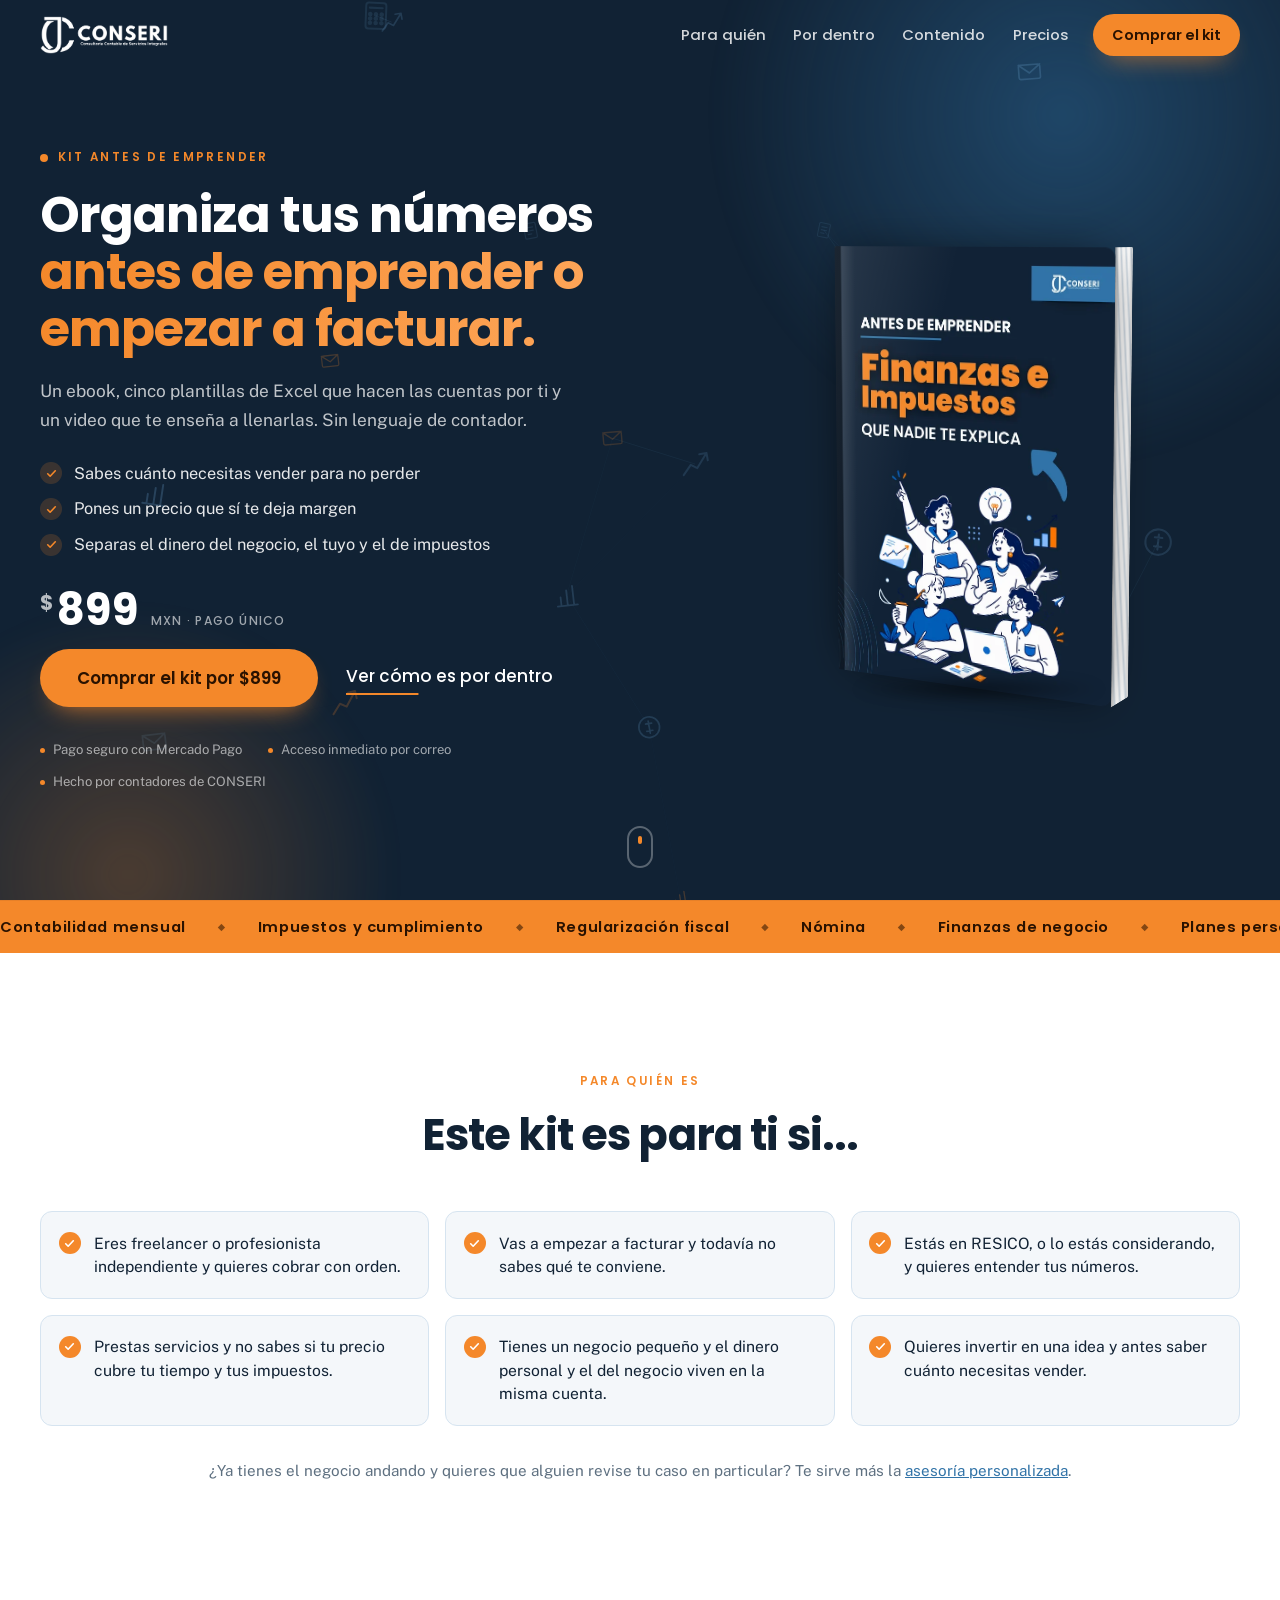
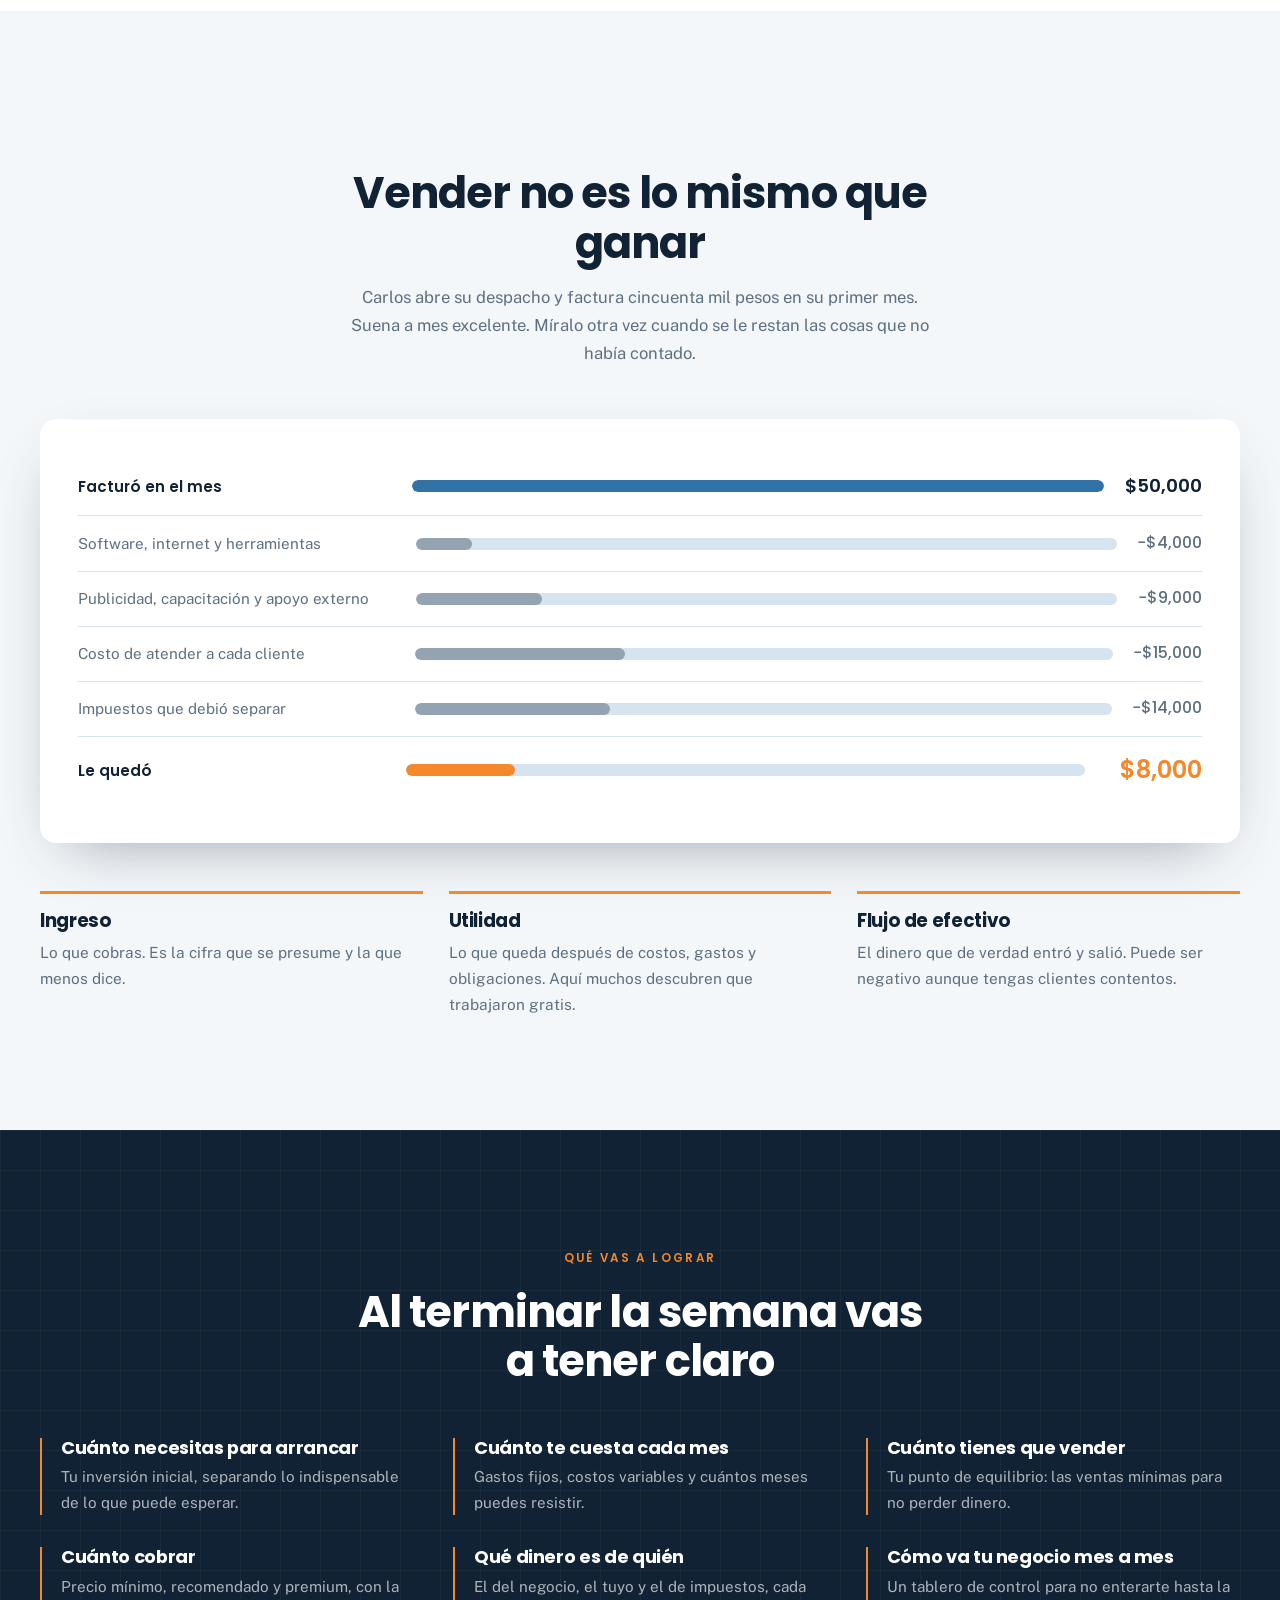
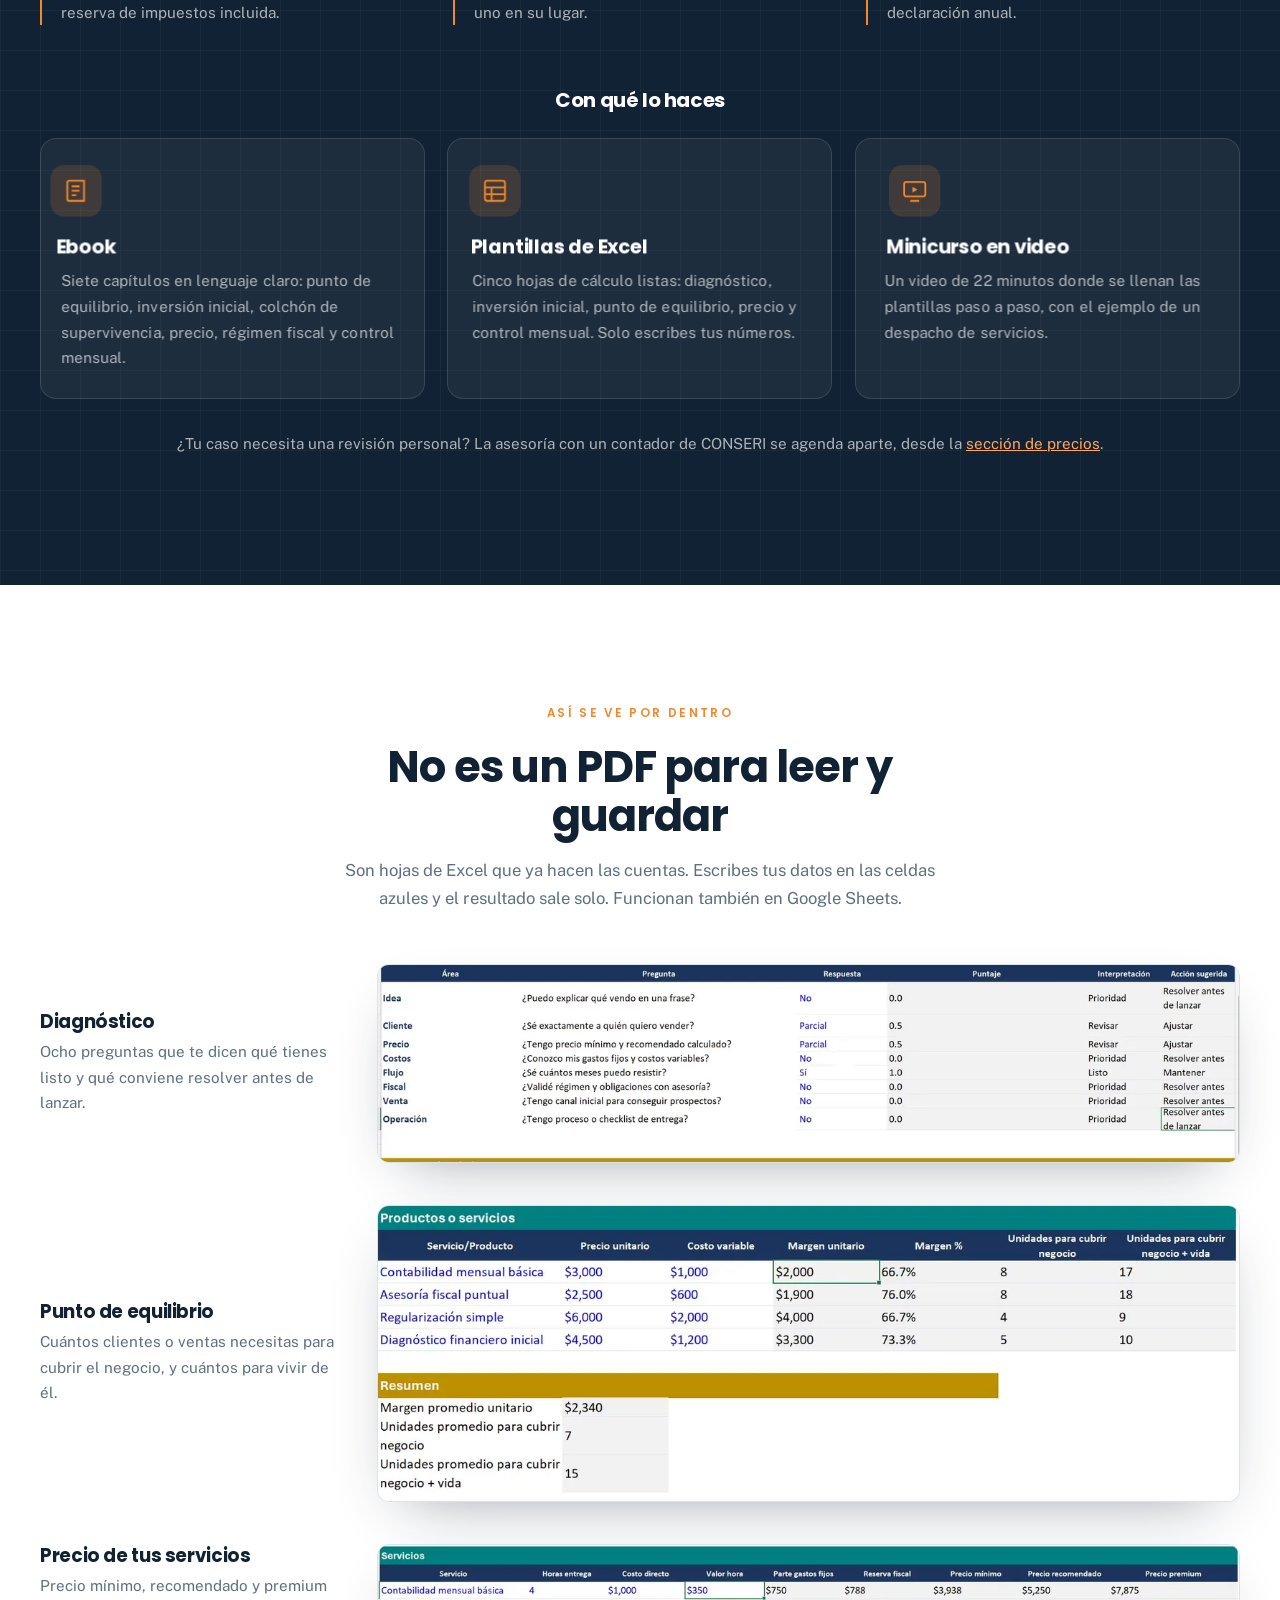
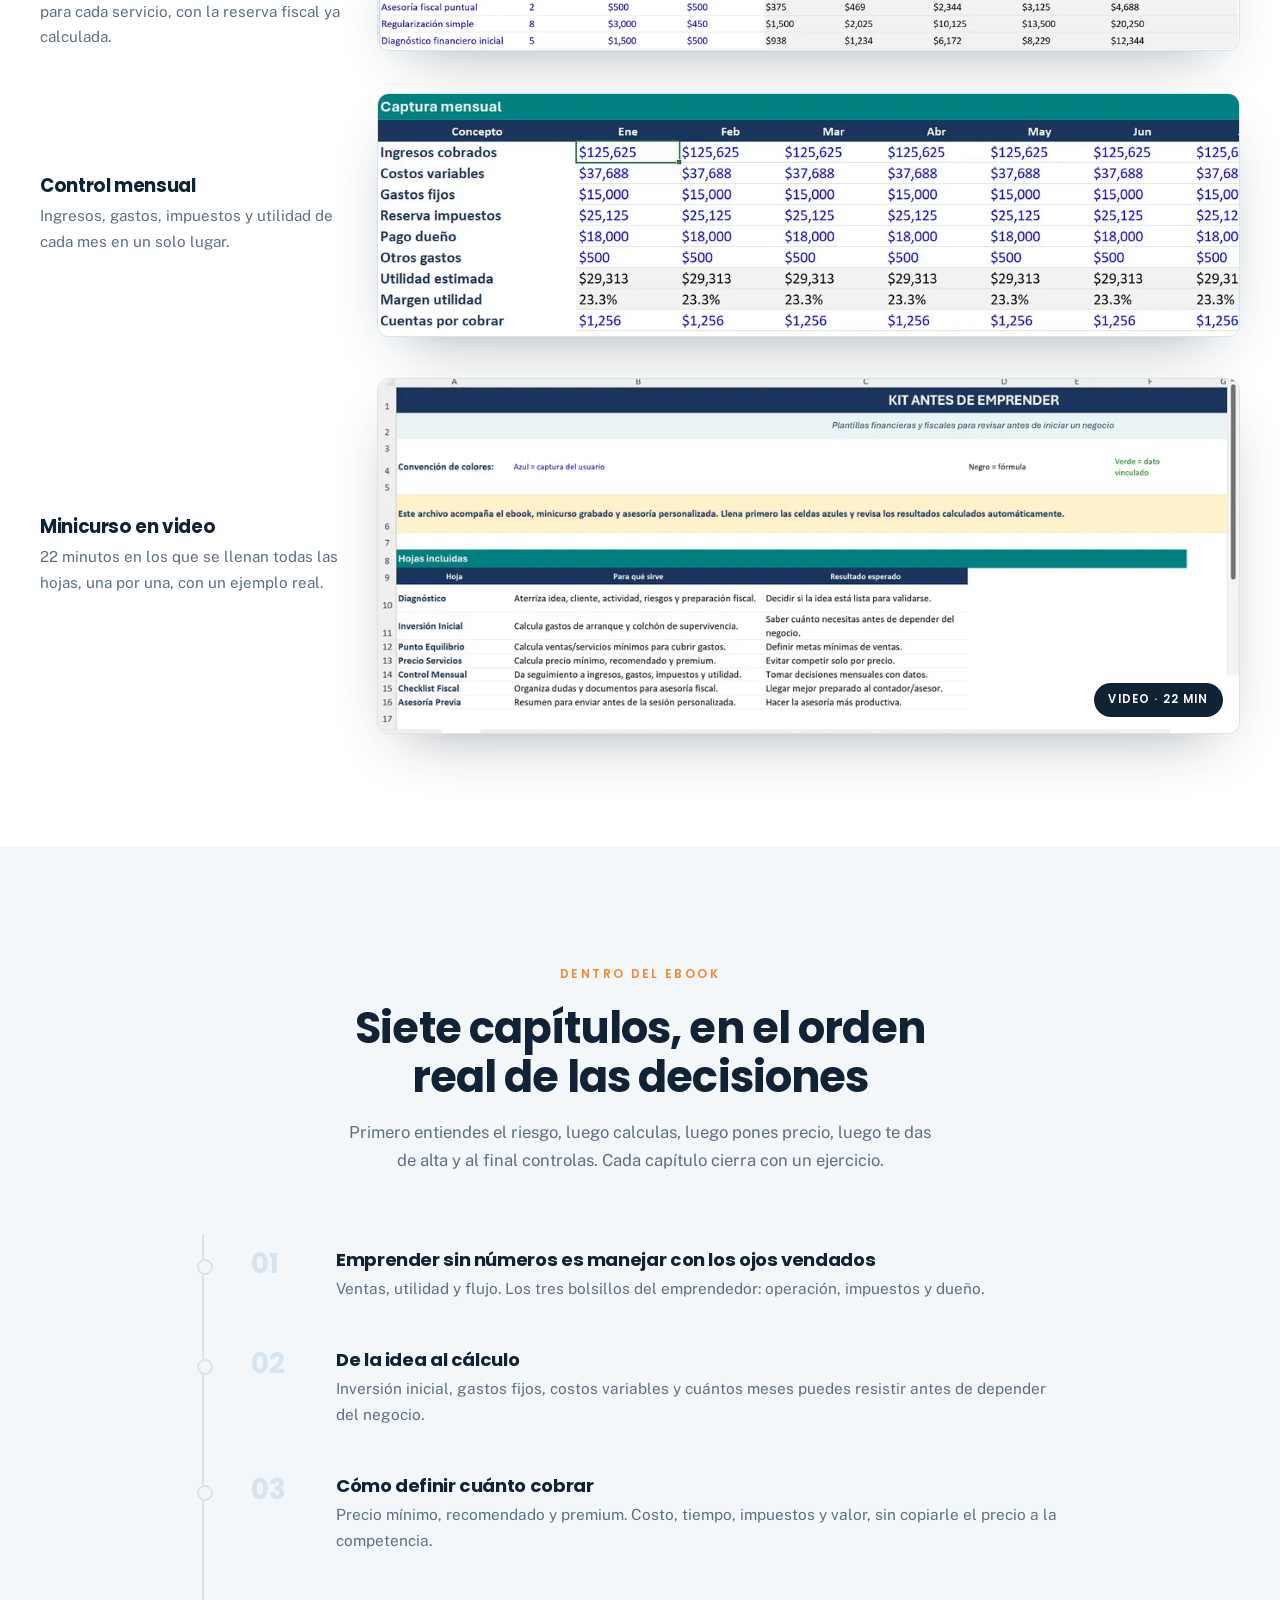
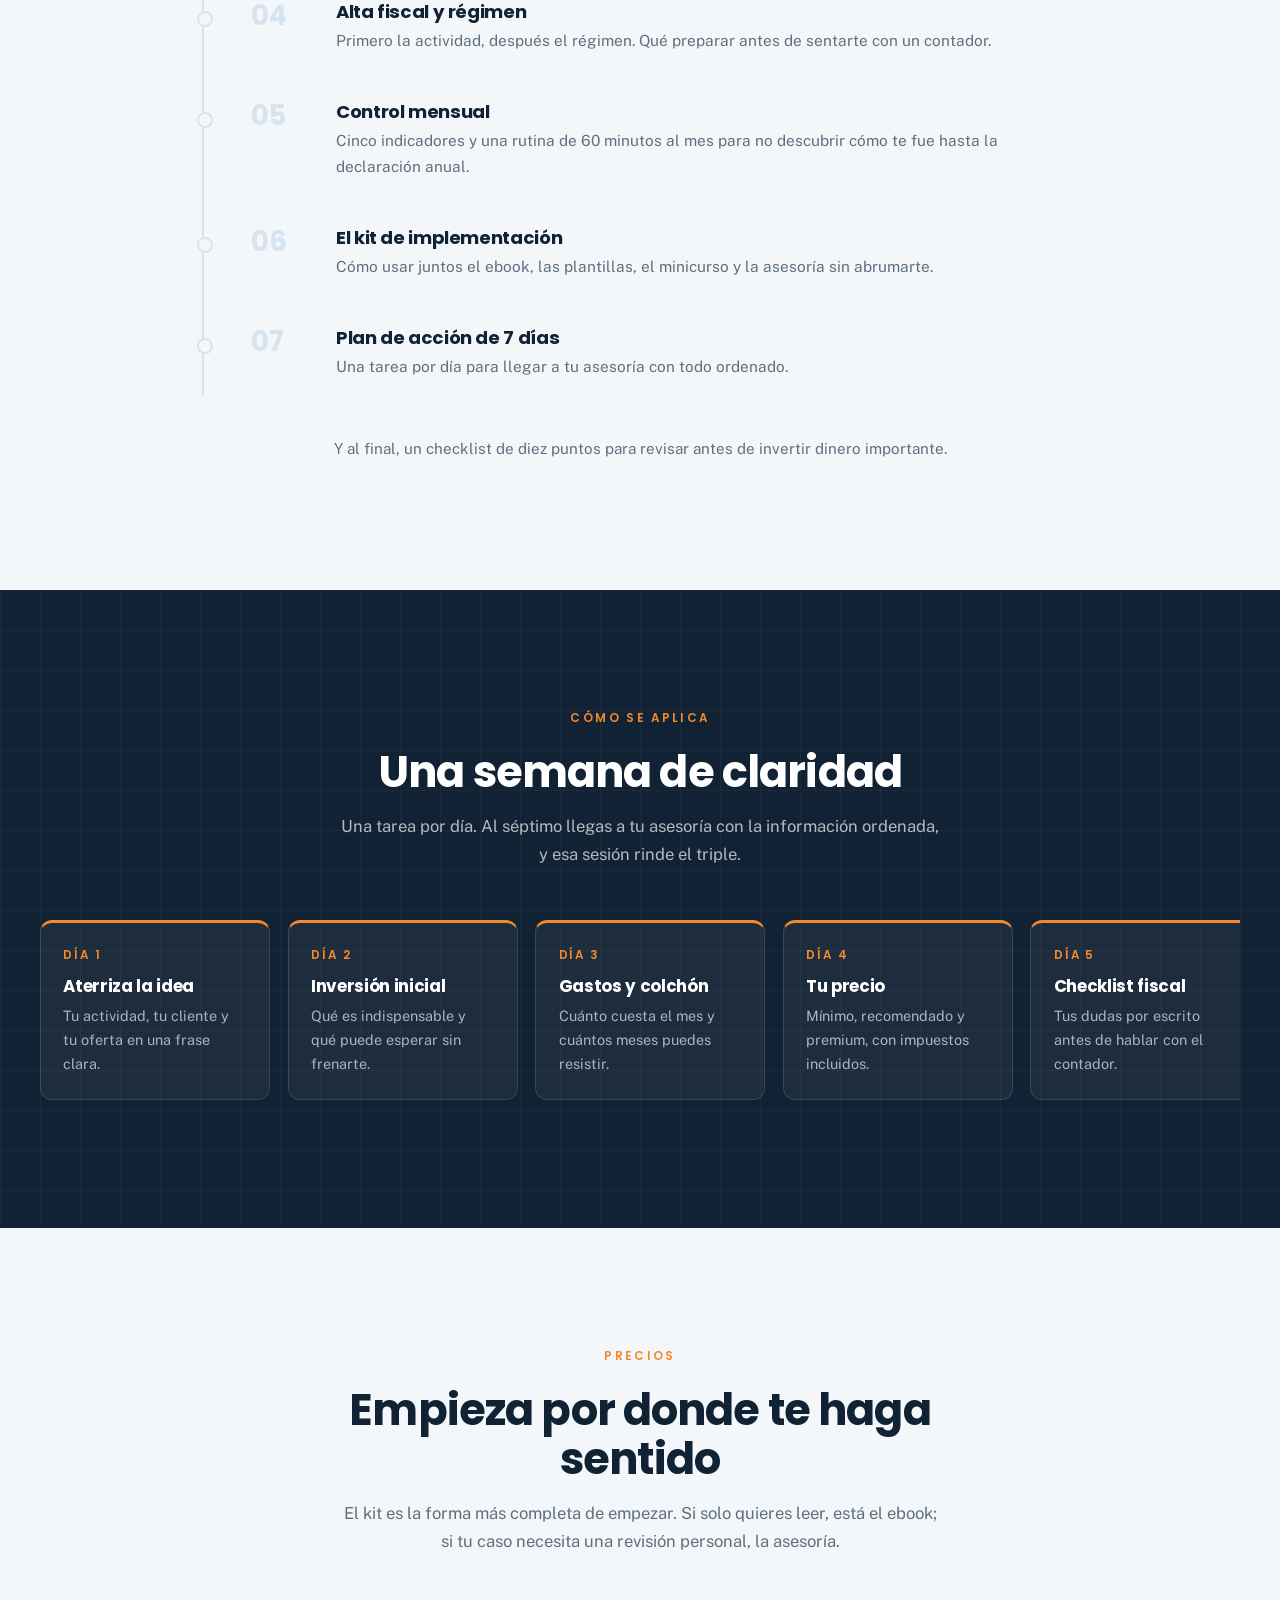
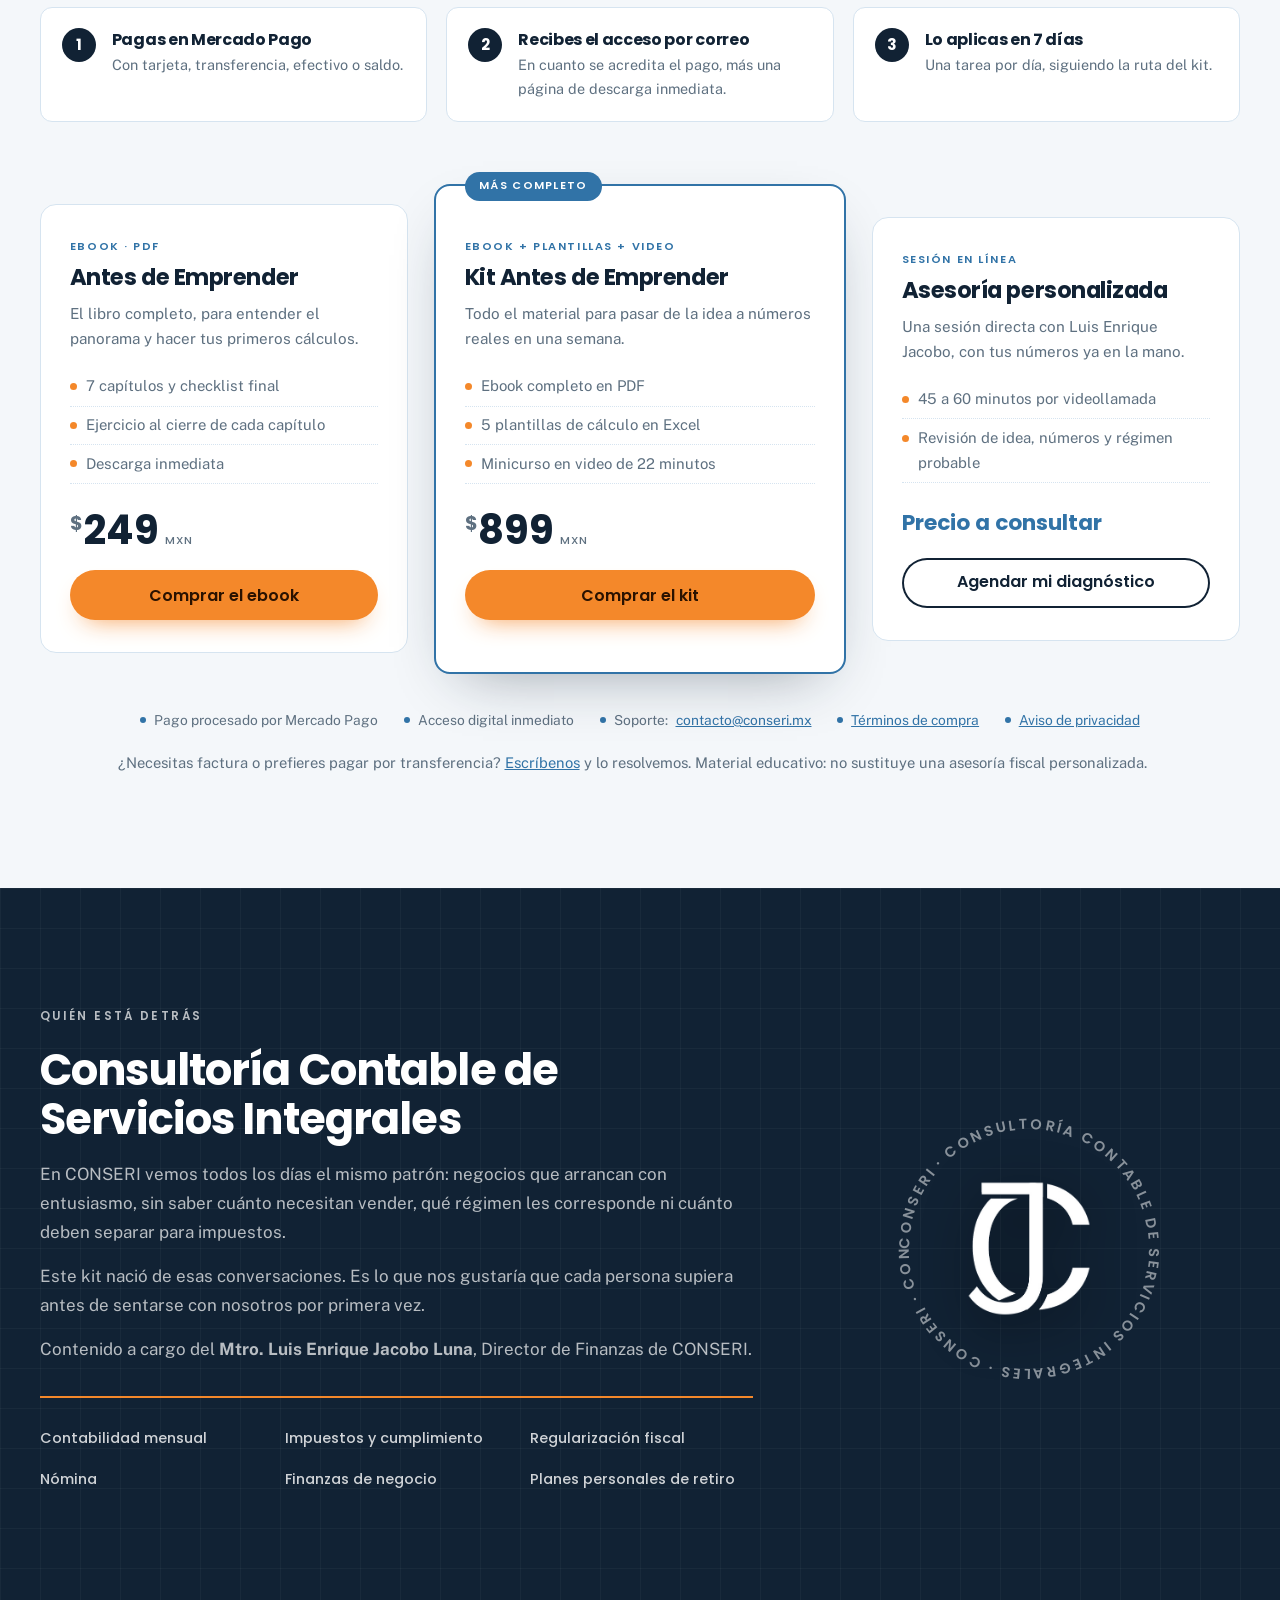
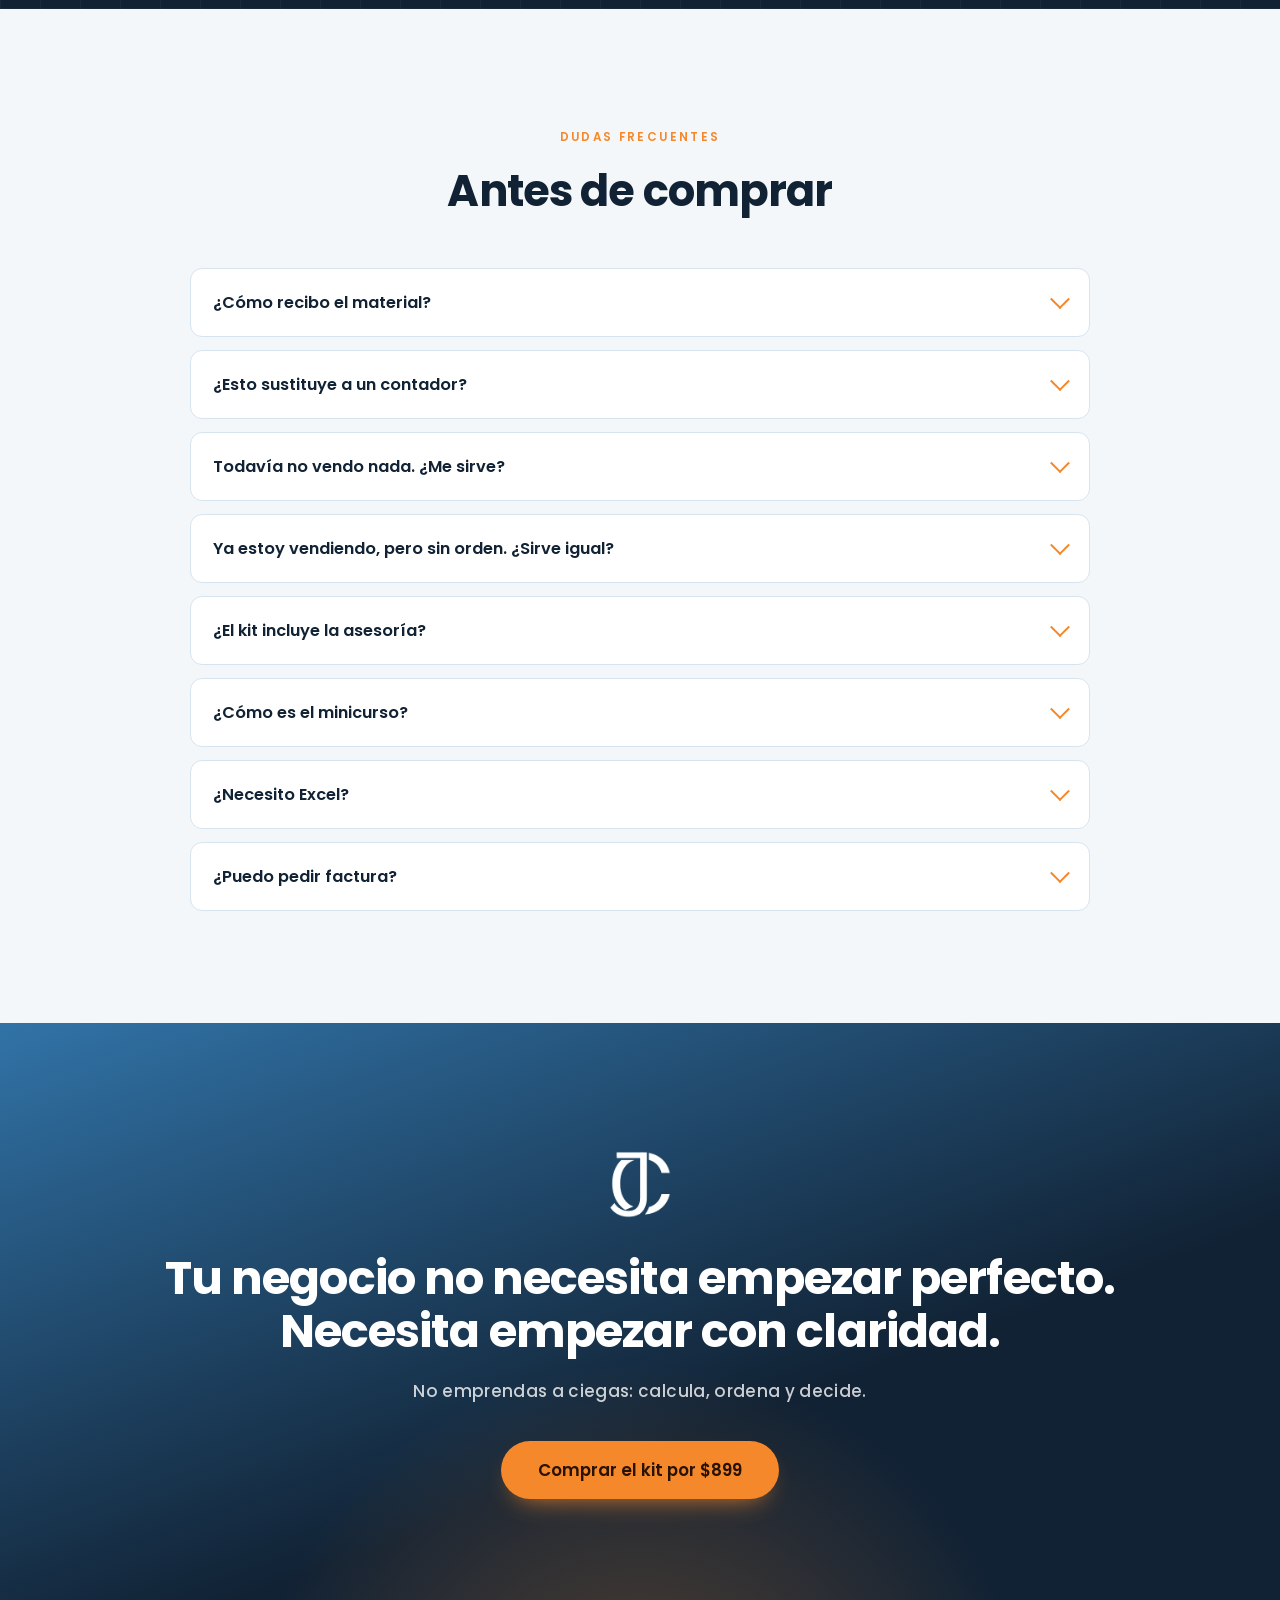
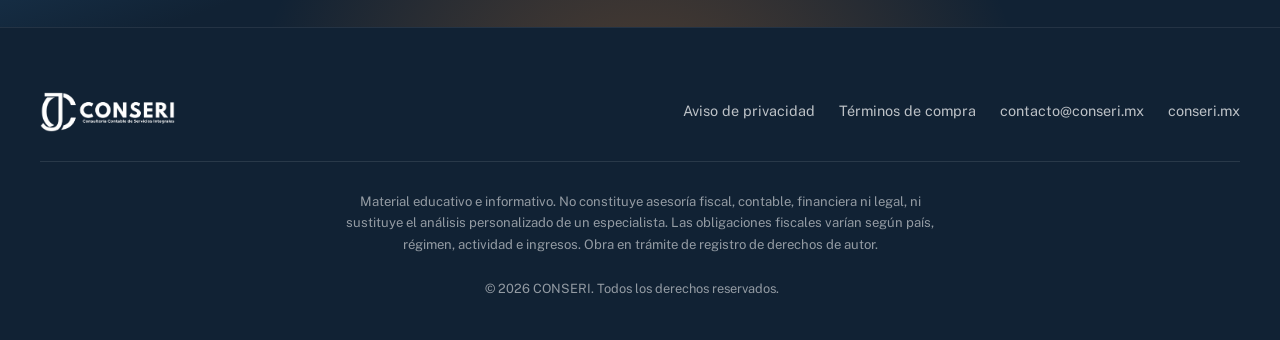
==== index.html @ a7c9d851 "Add files via upload" ====
<!DOCTYPE html>
<!--
  ============================================================================
  CONSERI · Kit Antes de Emprender
  Landing de una sola pagina para vender productos digitales.

  IDENTIDAD APLICADA
  ---------------------------------------------------------------------------
  Colores tomados de la lamina de marca:
     navy    #112234
     azul    #3173A7
     naranja #F4882A
  Tipografias: Poppins (titulos y subtitulos) + Public Sans (parrafos).
  La marca pide TT Fors para encabezados; no es una fuente libre, asi que el
  CSS ya trae el @font-face listo para cuando CONSERI entregue el archivo.

  ESTRUCTURA DEL SITIO
  ---------------------------------------------------------------------------
  index.html        -> esta pagina
  legal.html        -> aviso de privacidad y terminos
  css/styles.css    -> colores de marca (variables al inicio) y todo el estilo
  js/fondo.js       -> canvas animado de la portada
  js/script.js      -> movimiento, efectos 3D y botones de compra
  api/*.py          -> back-end en Vercel
  api/catalogo.json -> catalogo de productos (aqui se agregan los nuevos)
  ============================================================================
-->
<html lang="es-MX">
<head>
<meta charset="UTF-8">
<meta name="viewport" content="width=device-width, initial-scale=1.0, viewport-fit=cover">
<title>Antes de Emprender · Finanzas e impuestos que nadie te explica | CONSERI</title>

<meta name="description" content="Kit de CONSERI para organizar tus números antes de emprender o empezar a facturar: ebook, plantillas de Excel y un video que te enseña a llenarlas. Calcula tu punto de equilibrio, tu precio y lo que debes separar para impuestos.">
<meta name="author" content="CONSERI · Consultoría Contable de Servicios Integrales">
<meta name="theme-color" content="#112234">

<!-- Cómo se ve el enlace al compartirlo. Cambia el dominio por el real. -->
<meta property="og:type" content="website">
<meta property="og:locale" content="es_MX">
<meta property="og:site_name" content="CONSERI">
<meta property="og:title" content="Antes de Emprender · Finanzas e impuestos que nadie te explica">
<meta property="og:description" content="Organiza tus números antes de emprender o empezar a facturar. Ebook, plantillas de Excel y minicurso en video de CONSERI.">
<meta property="og:url" content="https://www.conseri.mx/">
<meta property="og:image" content="https://www.conseri.mx/assets/og-conseri.png">
<meta name="twitter:card" content="summary_large_image">

<link rel="preconnect" href="https://fonts.googleapis.com">
<link rel="preconnect" href="https://fonts.gstatic.com" crossorigin>
<link href="https://fonts.googleapis.com/css2?family=Poppins:wght@400;500;600;700;800&family=Public+Sans:wght@400;500;600&display=swap" rel="stylesheet">

<link rel="stylesheet" href="css/styles.css">
<link rel="icon" type="image/png" href="assets/favicon.png">
<link rel="apple-touch-icon" href="assets/favicon.png">
</head>

<body>

<!-- Barra naranja de progreso de lectura, pegada al borde superior -->
<div class="progreso" id="progreso" aria-hidden="true"></div>

<!-- ============================ ENCABEZADO ============================ -->
<header class="barra" id="barra">
  <a class="barra__marca" href="#inicio" aria-label="CONSERI, ir al inicio">
    <img src="assets/logo-horizontal-blanco.png" alt="CONSERI · Consultoría Contable de Servicios Integrales" class="barra__logo">
  </a>

  <nav class="barra__nav" aria-label="Secciones">
    <a href="#para-ti">Para quién</a>
    <a href="#por-dentro">Por dentro</a>
    <a href="#contenido">Contenido</a>
    <a href="#precios">Precios</a>
  </nav>

  <!-- Compra directa: lleva al checkout de Mercado Pago sin pasar por precios -->
  <button class="boton boton--chico" data-producto="kit_completo">Comprar el kit</button>
</header>

<main>

<!-- ============================ 1. PORTADA ============================
     Navy a sangre, con el canvas animado detrás y el libro en 3D a la
     derecha. El libro se inclina siguiendo el cursor (js/script.js).
================================================================================ -->
<section class="portada" id="inicio">
  <canvas class="portada__lienzo" id="fondo" aria-hidden="true"></canvas>

  <div class="portada__contenido">

    <div class="portada__texto">
      <p class="etiqueta etiqueta--clara animar" data-animar="subir">
        <span class="etiqueta__punto"></span> Kit Antes de Emprender
      </p>

      <h1 class="titular animar" data-animar="subir" data-retraso="80">
        Organiza tus números
        <span class="titular__acento">antes de emprender o empezar a facturar.</span>
      </h1>

      <p class="entrada animar" data-animar="subir" data-retraso="160">
        Un ebook, cinco plantillas de Excel que hacen las cuentas por ti y un video
        que te enseña a llenarlas. Sin lenguaje de contador.
      </p>

      <ul class="portada__beneficios animar" data-animar="subir" data-retraso="220">
        <li>Sabes cuánto necesitas vender para no perder</li>
        <li>Pones un precio que sí te deja margen</li>
        <li>Separas el dinero del negocio, el tuyo y el de impuestos</li>
      </ul>

      <!-- Los numeros con data-precio se copian solos del precio de la
           tarjeta en la seccion de precios (js/script.js). Si cambias el precio
           ahi, cambia aqui tambien. -->
      <div class="portada__compra animar" data-animar="subir" data-retraso="280">
        <p class="portada__precio">
          <span class="portada__moneda">$</span><span data-precio="kit_completo">899</span>
          <span class="portada__divisa">MXN · pago único</span>
        </p>
        <div class="portada__acciones">
          <button class="boton boton--grande" data-producto="kit_completo">
            Comprar el kit por $<span data-precio="kit_completo">899</span>
          </button>
          <a href="#por-dentro" class="enlace-suave">Ver cómo es por dentro</a>
        </div>
      </div>

      <ul class="portada__sellos animar" data-animar="subir" data-retraso="340">
        <li>Pago seguro con Mercado Pago</li>
        <li>Acceso inmediato por correo</li>
        <li>Hecho por contadores de CONSERI</li>
      </ul>
    </div>

    <!-- ===== LIBRO EN 3D =====
         Todo es CSS: las caras se arman con transform-style: preserve-3d.
         No hay imagen de portada; la portada se dibuja con HTML, así que
         cambiar el título del ebook es cambiar texto. -->
    <div class="escena" id="escena">
      <div class="libro__flota">
        <div class="libro" id="libro">
          <div class="libro__cara libro__cara--frente">
            <div class="cubierta">
              <!-- La portada real del ebook. Si CONSERI cambia el diseno, basta
                   con reemplazar assets/kit/portada-ebook.webp (proporcion A4,
                   vertical). -->
              <img src="assets/kit/portada-ebook.webp" width="620" height="877"
                   alt="Portada del ebook Antes de Emprender: Finanzas e impuestos que nadie te explica"
                   class="cubierta__imagen">
              <!-- El destello que recorre la portada. Va en su propio elemento
                   para poder animar opacidad y posición por separado. -->
              <span class="cubierta__brillo" aria-hidden="true"></span>
            </div>
          </div>
          <div class="libro__cara libro__cara--lomo">
            <span class="lomo__texto">Antes de Emprender · CONSERI</span>
          </div>
          <div class="libro__cara libro__cara--atras"></div>
          <div class="libro__cara libro__cara--canto"></div>
          <div class="libro__cara libro__cara--arriba"></div>
          <div class="libro__cara libro__cara--abajo"></div>
        </div>
      </div>
      <div class="escena__sombra" aria-hidden="true"></div>
    </div>

  </div>

  <a class="portada__bajar" href="#para-ti" aria-label="Bajar a la siguiente sección">
    <span></span>
  </a>
</section>

<!-- ============================ 2. BANDA DE SERVICIOS ============================
     Cinta naranja que se desplaza sola. Es puro CSS: el contenido va duplicado
     para que el ciclo se vea continuo.
================================================================================ -->
<div class="cinta" aria-hidden="true">
  <div class="cinta__pista">
    <span>Contabilidad mensual</span><span class="cinta__punto">◆</span>
    <span>Impuestos y cumplimiento</span><span class="cinta__punto">◆</span>
    <span>Regularización fiscal</span><span class="cinta__punto">◆</span>
    <span>Nómina</span><span class="cinta__punto">◆</span>
    <span>Finanzas de negocio</span><span class="cinta__punto">◆</span>
    <span>Planes personales de retiro</span><span class="cinta__punto">◆</span>
    <span>Contabilidad mensual</span><span class="cinta__punto">◆</span>
    <span>Impuestos y cumplimiento</span><span class="cinta__punto">◆</span>
    <span>Regularización fiscal</span><span class="cinta__punto">◆</span>
    <span>Nómina</span><span class="cinta__punto">◆</span>
    <span>Finanzas de negocio</span><span class="cinta__punto">◆</span>
    <span>Planes personales de retiro</span><span class="cinta__punto">◆</span>
  </div>
</div>

<!-- ============================ PARA QUIÉN ES ============================
     Que el visitante se reconozca antes de entrar en detalles. La ultima linea
     manda a la asesoria a quien no es publico del kit, en vez de venderle algo
     que no le sirve.
================================================================================ -->
<section class="seccion seccion--blanca" id="para-ti">
  <div class="seccion__cabecera">
    <p class="etiqueta animar" data-animar="subir">Para quién es</p>
    <h2 class="seccion__titulo animar" data-animar="subir" data-retraso="60">
      Este kit es para ti si...
    </h2>
  </div>

  <ul class="perfiles">
    <li class="perfil animar" data-animar="subir">Eres freelancer o profesionista independiente y quieres cobrar con orden.</li>
    <li class="perfil animar" data-animar="subir" data-retraso="60">Vas a empezar a facturar y todavía no sabes qué te conviene.</li>
    <li class="perfil animar" data-animar="subir" data-retraso="120">Estás en RESICO, o lo estás considerando, y quieres entender tus números.</li>
    <li class="perfil animar" data-animar="subir" data-retraso="180">Prestas servicios y no sabes si tu precio cubre tu tiempo y tus impuestos.</li>
    <li class="perfil animar" data-animar="subir" data-retraso="240">Tienes un negocio pequeño y el dinero personal y el del negocio viven en la misma cuenta.</li>
    <li class="perfil animar" data-animar="subir" data-retraso="300">Quieres invertir en una idea y antes saber cuánto necesitas vender.</li>
  </ul>

  <p class="perfiles__nota animar" data-animar="subir">
    ¿Ya tienes el negocio andando y quieres que alguien revise tu caso en particular?
    Te sirve más la <a href="#precios">asesoría personalizada</a>.
  </p>
</section>

<!-- ============================ 3. VENDER NO ES GANAR ============================
     Sustituye a la calculadora. En vez de pedirle datos al visitante, le
     mostramos el caso de Carlos: la venta de $50,000 se desarma sola cuando la
     sección entra en pantalla. Barras y cifras las anima js/script.js.
================================================================================ -->
<section class="seccion seccion--clara" id="cifras">
  <div class="seccion__cabecera">
    <p class="etiqueta animar" data-animar="subir">Lo que casi nadie te dice</p>
    <h2 class="seccion__titulo animar" data-animar="subir" data-retraso="60">
      Vender no es lo mismo que ganar
    </h2>
    <p class="seccion__intro animar" data-animar="subir" data-retraso="120">
      Carlos abre su despacho y factura cincuenta mil pesos en su primer mes.
      Suena a mes excelente. Míralo otra vez cuando se le restan las cosas que no
      había contado.
    </p>
  </div>

  <div class="desglose animar" data-animar="subir" id="desglose">
    <div class="desglose__fila desglose__fila--total">
      <p class="desglose__nombre">Facturó en el mes</p>
      <div class="desglose__barra"><span data-ancho="100"></span></div>
      <p class="desglose__monto" data-hasta="50000">$0</p>
    </div>

    <div class="desglose__fila">
      <p class="desglose__nombre">Software, internet y herramientas</p>
      <div class="desglose__barra desglose__barra--resta"><span data-ancho="8"></span></div>
      <p class="desglose__monto desglose__monto--resta" data-hasta="4000" data-signo="−">$0</p>
    </div>

    <div class="desglose__fila">
      <p class="desglose__nombre">Publicidad, capacitación y apoyo externo</p>
      <div class="desglose__barra desglose__barra--resta"><span data-ancho="18"></span></div>
      <p class="desglose__monto desglose__monto--resta" data-hasta="9000" data-signo="−">$0</p>
    </div>

    <div class="desglose__fila">
      <p class="desglose__nombre">Costo de atender a cada cliente</p>
      <div class="desglose__barra desglose__barra--resta"><span data-ancho="30"></span></div>
      <p class="desglose__monto desglose__monto--resta" data-hasta="15000" data-signo="−">$0</p>
    </div>

    <div class="desglose__fila">
      <p class="desglose__nombre">Impuestos que debió separar</p>
      <div class="desglose__barra desglose__barra--resta"><span data-ancho="28"></span></div>
      <p class="desglose__monto desglose__monto--resta" data-hasta="14000" data-signo="−">$0</p>
    </div>

    <div class="desglose__fila desglose__fila--queda">
      <p class="desglose__nombre">Le quedó</p>
      <div class="desglose__barra desglose__barra--queda"><span data-ancho="16"></span></div>
      <p class="desglose__monto desglose__monto--queda" data-hasta="8000">$0</p>
    </div>
  </div>

  <div class="conceptos">
    <article class="concepto animar" data-animar="subir">
      <h3 class="concepto__titulo">Ingreso</h3>
      <p>Lo que cobras. Es la cifra que se presume y la que menos dice.</p>
    </article>
    <article class="concepto animar" data-animar="subir" data-retraso="80">
      <h3 class="concepto__titulo">Utilidad</h3>
      <p>Lo que queda después de costos, gastos y obligaciones. Aquí muchos descubren que trabajaron gratis.</p>
    </article>
    <article class="concepto animar" data-animar="subir" data-retraso="160">
      <h3 class="concepto__titulo">Flujo de efectivo</h3>
      <p>El dinero que de verdad entró y salió. Puede ser negativo aunque tengas clientes contentos.</p>
    </article>
  </div>
</section>

<!-- ============================ 4. EL KIT ============================
     Primero los resultados, despues las herramientas. La asesoria ya no
     aparece como pieza del kit porque no viene incluida: se agenda aparte.
================================================================================ -->
<section class="seccion seccion--navy" id="kit">
  <div class="seccion__cabecera">
    <p class="etiqueta etiqueta--clara animar" data-animar="subir">Qué vas a lograr</p>
    <h2 class="seccion__titulo animar" data-animar="subir" data-retraso="60">
      Al terminar la semana vas a tener claro
    </h2>
  </div>

  <ul class="logros">
    <li class="logro animar" data-animar="subir">
      <h3 class="logro__titulo">Cuánto necesitas para arrancar</h3>
      <p>Tu inversión inicial, separando lo indispensable de lo que puede esperar.</p>
    </li>
    <li class="logro animar" data-animar="subir" data-retraso="60">
      <h3 class="logro__titulo">Cuánto te cuesta cada mes</h3>
      <p>Gastos fijos, costos variables y cuántos meses puedes resistir.</p>
    </li>
    <li class="logro animar" data-animar="subir" data-retraso="120">
      <h3 class="logro__titulo">Cuánto tienes que vender</h3>
      <p>Tu punto de equilibrio: las ventas mínimas para no perder dinero.</p>
    </li>
    <li class="logro animar" data-animar="subir" data-retraso="180">
      <h3 class="logro__titulo">Cuánto cobrar</h3>
      <p>Precio mínimo, recomendado y premium, con la reserva de impuestos incluida.</p>
    </li>
    <li class="logro animar" data-animar="subir" data-retraso="240">
      <h3 class="logro__titulo">Qué dinero es de quién</h3>
      <p>El del negocio, el tuyo y el de impuestos, cada uno en su lugar.</p>
    </li>
    <li class="logro animar" data-animar="subir" data-retraso="300">
      <h3 class="logro__titulo">Cómo va tu negocio mes a mes</h3>
      <p>Un tablero de control para no enterarte hasta la declaración anual.</p>
    </li>
  </ul>

  <h3 class="subtitulo-seccion animar" data-animar="subir">Con qué lo haces</h3>

  <!-- data-inclina activa el efecto 3D al pasar el cursor (js/script.js) -->
  <div class="piezas">
    <article class="pieza animar" data-animar="subir" data-inclina>
      <span class="pieza__icono" aria-hidden="true">
        <svg viewBox="0 0 24 24" fill="none" stroke="currentColor" stroke-width="1.6">
          <path d="M4 4.5A1.5 1.5 0 0 1 5.5 3H19v18H5.5A1.5 1.5 0 0 1 4 19.5z"/>
          <path d="M8 8h7M8 12h7M8 16h4"/>
        </svg>
      </span>
      <h3 class="pieza__titulo">Ebook</h3>
      <p class="pieza__texto">
        Siete capítulos en lenguaje claro: punto de equilibrio, inversión inicial,
        colchón de supervivencia, precio, régimen fiscal y control mensual.
      </p>
    </article>

    <article class="pieza animar" data-animar="subir" data-retraso="80" data-inclina>
      <span class="pieza__icono" aria-hidden="true">
        <svg viewBox="0 0 24 24" fill="none" stroke="currentColor" stroke-width="1.6">
          <rect x="3" y="3" width="18" height="18" rx="2"/>
          <path d="M3 9h18M9 9v12M3 15h18"/>
        </svg>
      </span>
      <h3 class="pieza__titulo">Plantillas de Excel</h3>
      <p class="pieza__texto">
        Cinco hojas de cálculo listas: diagnóstico, inversión inicial, punto de
        equilibrio, precio y control mensual. Solo escribes tus números.
      </p>
    </article>

    <article class="pieza animar" data-animar="subir" data-retraso="160" data-inclina>
      <span class="pieza__icono" aria-hidden="true">
        <svg viewBox="0 0 24 24" fill="none" stroke="currentColor" stroke-width="1.6">
          <rect x="2.5" y="4" width="19" height="13" rx="2"/>
          <path d="M10 8.5l4.5 2.5L10 13.5z" fill="currentColor" stroke="none"/>
          <path d="M8 21h8"/>
        </svg>
      </span>
      <h3 class="pieza__titulo">Minicurso en video</h3>
      <p class="pieza__texto">
        Un video de 22 minutos donde se llenan las plantillas paso a paso, con el
        ejemplo de un despacho de servicios.
      </p>
    </article>
  </div>

  <p class="kit__nota animar" data-animar="subir">
    ¿Tu caso necesita una revisión personal? La asesoría con un contador de CONSERI
    se agenda aparte, desde la <a href="#precios">sección de precios</a>.
  </p>
</section>

<!-- ============================ ASÍ SE VE POR DENTRO ============================
     Capturas reales de las plantillas, sacadas del video del minicurso. Las
     imagenes viven en assets/kit/. En celular cada captura se puede recorrer de
     lado para que el texto no quede diminuto.
================================================================================ -->
<section class="seccion seccion--blanca" id="por-dentro">
  <div class="seccion__cabecera">
    <p class="etiqueta animar" data-animar="subir">Así se ve por dentro</p>
    <h2 class="seccion__titulo animar" data-animar="subir" data-retraso="60">
      No es un PDF para leer y guardar
    </h2>
    <p class="seccion__intro animar" data-animar="subir" data-retraso="120">
      Son hojas de Excel que ya hacen las cuentas. Escribes tus datos en las celdas
      azules y el resultado sale solo. Funcionan también en Google Sheets.
    </p>
  </div>

  <p class="muestras__pista" aria-hidden="true">Desliza cada captura para verla completa</p>

  <div class="muestras">
    <figure class="muestra animar" data-animar="subir">
      <figcaption class="muestra__texto">
        <h3 class="muestra__titulo">Diagnóstico</h3>
        <p>Ocho preguntas que te dicen qué tienes listo y qué conviene resolver antes de lanzar.</p>
      </figcaption>
      <div class="muestra__marco">
        <img src="assets/kit/excel-diagnostico.webp" width="1200" height="275" loading="lazy"
             alt="Hoja de diagnóstico del kit: preguntas por área con respuesta, puntaje y acción sugerida">
      </div>
    </figure>

    <figure class="muestra animar" data-animar="subir">
      <figcaption class="muestra__texto">
        <h3 class="muestra__titulo">Punto de equilibrio</h3>
        <p>Cuántos clientes o ventas necesitas para cubrir el negocio, y cuántos para vivir de él.</p>
      </figcaption>
      <div class="muestra__marco">
        <img src="assets/kit/excel-punto-equilibrio.webp" width="1200" height="412" loading="lazy"
             alt="Hoja de punto de equilibrio: servicios con precio, costo, margen y unidades necesarias">
      </div>
    </figure>

    <figure class="muestra animar" data-animar="subir">
      <figcaption class="muestra__texto">
        <h3 class="muestra__titulo">Precio de tus servicios</h3>
        <p>Precio mínimo, recomendado y premium para cada servicio, con la reserva fiscal ya calculada.</p>
      </figcaption>
      <div class="muestra__marco">
        <img src="assets/kit/excel-precio.webp" width="1200" height="147" loading="lazy"
             alt="Hoja de precios: horas, costo directo, reserva fiscal y tres niveles de precio por servicio">
      </div>
    </figure>

    <figure class="muestra animar" data-animar="subir">
      <figcaption class="muestra__texto">
        <h3 class="muestra__titulo">Control mensual</h3>
        <p>Ingresos, gastos, impuestos y utilidad de cada mes en un solo lugar.</p>
      </figcaption>
      <div class="muestra__marco">
        <img src="assets/kit/excel-control-mensual.webp" width="1200" height="337" loading="lazy"
             alt="Hoja de control mensual: ingresos, costos, reserva de impuestos y utilidad por mes">
      </div>
    </figure>

    <figure class="muestra muestra--video animar" data-animar="subir">
      <figcaption class="muestra__texto">
        <h3 class="muestra__titulo">Minicurso en video</h3>
        <p>22 minutos en los que se llenan todas las hojas, una por una, con un ejemplo real.</p>
      </figcaption>
      <div class="muestra__marco muestra__marco--video">
        <img src="assets/kit/minicurso-portada.webp" width="1000" height="411" loading="lazy"
             alt="Portada del archivo de plantillas, como aparece al inicio del minicurso">
        <span class="muestra__sello">Video · 22 min</span>
      </div>
    </figure>
  </div>

</section>

<!-- ============================ 5. CONTENIDO DEL EBOOK ============================
     Índice con una línea vertical naranja que se va llenando conforme bajas.
     El relleno lo controla js/script.js.
================================================================================ -->
<section class="seccion seccion--clara" id="contenido">
  <div class="seccion__cabecera">
    <p class="etiqueta animar" data-animar="subir">Dentro del ebook</p>
    <h2 class="seccion__titulo animar" data-animar="subir" data-retraso="60">
      Siete capítulos, en el orden real de las decisiones
    </h2>
    <p class="seccion__intro animar" data-animar="subir" data-retraso="120">
      Primero entiendes el riesgo, luego calculas, luego pones precio, luego te das de
      alta y al final controlas. Cada capítulo cierra con un ejercicio.
    </p>
  </div>

  <div class="indice" id="indice">
    <div class="indice__riel" aria-hidden="true"><span id="indice-relleno"></span></div>

    <ol class="indice__lista">
      <li class="indice__fila animar" data-animar="lado">
        <span class="indice__num">01</span>
        <div class="indice__cuerpo">
          <h3 class="indice__titulo">Emprender sin números es manejar con los ojos vendados</h3>
          <p class="indice__texto">Ventas, utilidad y flujo. Los tres bolsillos del emprendedor: operación, impuestos y dueño.</p>
        </div>
      </li>
      <li class="indice__fila animar" data-animar="lado">
        <span class="indice__num">02</span>
        <div class="indice__cuerpo">
          <h3 class="indice__titulo">De la idea al cálculo</h3>
          <p class="indice__texto">Inversión inicial, gastos fijos, costos variables y cuántos meses puedes resistir antes de depender del negocio.</p>
        </div>
      </li>
      <li class="indice__fila animar" data-animar="lado">
        <span class="indice__num">03</span>
        <div class="indice__cuerpo">
          <h3 class="indice__titulo">Cómo definir cuánto cobrar</h3>
          <p class="indice__texto">Precio mínimo, recomendado y premium. Costo, tiempo, impuestos y valor, sin copiarle el precio a la competencia.</p>
        </div>
      </li>
      <li class="indice__fila animar" data-animar="lado">
        <span class="indice__num">04</span>
        <div class="indice__cuerpo">
          <h3 class="indice__titulo">Alta fiscal y régimen</h3>
          <p class="indice__texto">Primero la actividad, después el régimen. Qué preparar antes de sentarte con un contador.</p>
        </div>
      </li>
      <li class="indice__fila animar" data-animar="lado">
        <span class="indice__num">05</span>
        <div class="indice__cuerpo">
          <h3 class="indice__titulo">Control mensual</h3>
          <p class="indice__texto">Cinco indicadores y una rutina de 60 minutos al mes para no descubrir cómo te fue hasta la declaración anual.</p>
        </div>
      </li>
      <li class="indice__fila animar" data-animar="lado">
        <span class="indice__num">06</span>
        <div class="indice__cuerpo">
          <h3 class="indice__titulo">El kit de implementación</h3>
          <p class="indice__texto">Cómo usar juntos el ebook, las plantillas, el minicurso y la asesoría sin abrumarte.</p>
        </div>
      </li>
      <li class="indice__fila animar" data-animar="lado">
        <span class="indice__num">07</span>
        <div class="indice__cuerpo">
          <h3 class="indice__titulo">Plan de acción de 7 días</h3>
          <p class="indice__texto">Una tarea por día para llegar a tu asesoría con todo ordenado.</p>
        </div>
      </li>
    </ol>
  </div>

  <p class="indice__cierre animar" data-animar="subir">
    Y al final, un checklist de diez puntos para revisar antes de invertir dinero importante.
  </p>
</section>

<!-- ============================ 6. RUTA DE 7 DÍAS ============================
     Fichas que se recorren de lado. En celular se deslizan con el dedo.
================================================================================ -->
<section class="seccion seccion--navy" id="ruta">
  <div class="seccion__cabecera">
    <p class="etiqueta etiqueta--clara animar" data-animar="subir">Cómo se aplica</p>
    <h2 class="seccion__titulo animar" data-animar="subir" data-retraso="60">
      Una semana de claridad
    </h2>
    <p class="seccion__intro animar" data-animar="subir" data-retraso="120">
      Una tarea por día. Al séptimo llegas a tu asesoría con la información ordenada,
      y esa sesión rinde el triple.
    </p>
  </div>

  <div class="ruta">
    <article class="dia animar" data-animar="subir"><p class="dia__num">Día 1</p><h3 class="dia__titulo">Aterriza la idea</h3><p class="dia__texto">Tu actividad, tu cliente y tu oferta en una frase clara.</p></article>
    <article class="dia animar" data-animar="subir" data-retraso="60"><p class="dia__num">Día 2</p><h3 class="dia__titulo">Inversión inicial</h3><p class="dia__texto">Qué es indispensable y qué puede esperar sin frenarte.</p></article>
    <article class="dia animar" data-animar="subir" data-retraso="120"><p class="dia__num">Día 3</p><h3 class="dia__titulo">Gastos y colchón</h3><p class="dia__texto">Cuánto cuesta el mes y cuántos meses puedes resistir.</p></article>
    <article class="dia animar" data-animar="subir" data-retraso="180"><p class="dia__num">Día 4</p><h3 class="dia__titulo">Tu precio</h3><p class="dia__texto">Mínimo, recomendado y premium, con impuestos incluidos.</p></article>
    <article class="dia animar" data-animar="subir" data-retraso="240"><p class="dia__num">Día 5</p><h3 class="dia__titulo">Checklist fiscal</h3><p class="dia__texto">Tus dudas por escrito antes de hablar con el contador.</p></article>
    <article class="dia animar" data-animar="subir" data-retraso="300"><p class="dia__num">Día 6</p><h3 class="dia__titulo">Tablero mensual</h3><p class="dia__texto">Un sistema simple para revisar el negocio cada mes.</p></article>
    <article class="dia animar" data-animar="subir" data-retraso="360"><p class="dia__num">Día 7</p><h3 class="dia__titulo">Tu asesoría</h3><p class="dia__texto">Llegas con números, no con dudas sueltas.</p></article>
  </div>
</section>

<!-- ============================ 7. PRECIOS ============================
     Los data-producto deben coincidir EXACTAMENTE con las claves de
     api/catalogo.json. Para sumar un curso o un video: se agrega ahí y se
     copia una de estas tarjetas.
================================================================================ -->
<section class="seccion seccion--clara" id="precios">
  <div class="seccion__cabecera">
    <p class="etiqueta animar" data-animar="subir">Precios</p>
    <h2 class="seccion__titulo animar" data-animar="subir" data-retraso="60">
      Empieza por donde te haga sentido
    </h2>
    <p class="seccion__intro animar" data-animar="subir" data-retraso="120">
      El kit es la forma más completa de empezar. Si solo quieres leer, está el
      ebook; si tu caso necesita una revisión personal, la asesoría.
    </p>
  </div>

  <!-- Como funciona la compra. Es una secuencia real, por eso va numerada. -->
  <ol class="pasos animar" data-animar="subir">
    <li class="paso">
      <span class="paso__num">1</span>
      <div>
        <h3 class="paso__titulo">Pagas en Mercado Pago</h3>
        <p>Con tarjeta, transferencia, efectivo o saldo.</p>
      </div>
    </li>
    <li class="paso">
      <span class="paso__num">2</span>
      <div>
        <h3 class="paso__titulo">Recibes el acceso por correo</h3>
        <p>En cuanto se acredita el pago, más una página de descarga inmediata.</p>
      </div>
    </li>
    <li class="paso">
      <span class="paso__num">3</span>
      <div>
        <h3 class="paso__titulo">Lo aplicas en 7 días</h3>
        <p>Una tarea por día, siguiendo la ruta del kit.</p>
      </div>
    </li>
  </ol>

  <div class="catalogo">

    <article class="producto animar" data-animar="subir">
      <p class="producto__tipo">Ebook · PDF</p>
      <h3 class="producto__nombre">Antes de Emprender</h3>
      <p class="producto__descripcion">
        El libro completo, para entender el panorama y hacer tus primeros cálculos.
      </p>
      <ul class="producto__lista">
        <li>7 capítulos y checklist final</li>
        <li>Ejercicio al cierre de cada capítulo</li>
        <li>Descarga inmediata</li>
      </ul>
      <p class="producto__precio"><span class="producto__moneda">$</span>249<span class="producto__divisa">MXN</span></p>
      <button class="boton boton--bloque" data-producto="ebook_antes_de_emprender">Comprar el ebook</button>
    </article>

    <article class="producto producto--destacado animar" data-animar="subir" data-retraso="80">
      <p class="producto__insignia">Más completo</p>
      <p class="producto__tipo">Ebook + plantillas + video</p>
      <h3 class="producto__nombre">Kit Antes de Emprender</h3>
      <p class="producto__descripcion">
        Todo el material para pasar de la idea a números reales en una semana.
      </p>
      <ul class="producto__lista">
        <li>Ebook completo en PDF</li>
        <li>5 plantillas de cálculo en Excel</li>
        <li>Minicurso en video de 22 minutos</li>
      </ul>
      <p class="producto__precio"><span class="producto__moneda">$</span>899<span class="producto__divisa">MXN</span></p>
      <button class="boton boton--bloque" data-producto="kit_completo">Comprar el kit</button>
    </article>

    <article class="producto animar" data-animar="subir" data-retraso="160">
      <p class="producto__tipo">Sesión en línea</p>
      <h3 class="producto__nombre">Asesoría personalizada</h3>
      <p class="producto__descripcion">
        Una sesión directa con Luis Enrique Jacobo, con tus números ya en la mano.
      </p>
      <ul class="producto__lista">
        <li>45 a 60 minutos por videollamada</li>
        <li>Revisión de idea, números y régimen probable</li>
      </ul>
      <p class="producto__precio producto__precio--consultar">Precio a consultar</p>
      <!-- Esta tarjeta NO pasa por Mercado Pago: manda directo al calendario de
           Microsoft Bookings de CONSERI. Por eso es un enlace y no un botón con
           data-producto. Si algún día se cobra en línea, se agrega la entrada al
           catálogo y este enlace se cambia por un botón de compra, como los de
           arriba. -->
      <a class="boton boton--bloque boton--secundario"
         href="https://bookings.cloud.microsoft/book/DiagnsticoConseri@conseri.mx/?ismsaljsauthenabled"
         target="_blank" rel="noopener">Agendar mi diagnóstico</a>
    </article>

  </div>

  <!-- Mensaje de error de compra. js/script.js lo muestra si algo falla. -->
  <p class="aviso-compra" id="aviso-compra" role="status" hidden></p>

  <!-- Confianza junto a los botones de compra -->
  <ul class="confianza">
    <li>Pago procesado por Mercado Pago</li>
    <li>Acceso digital inmediato</li>
    <li>Soporte: <a href="mailto:contacto@conseri.mx">contacto@conseri.mx</a></li>
    <li><a href="legal.html#terminos">Términos de compra</a></li>
    <li><a href="legal.html">Aviso de privacidad</a></li>
  </ul>

  <p class="nota-pago">
    ¿Necesitas factura o prefieres pagar por transferencia?
    <a href="mailto:contacto@conseri.mx">Escríbenos</a> y lo resolvemos.
    Material educativo: no sustituye una asesoría fiscal personalizada.
  </p>
</section>

<!-- ============================ 8. QUIÉN LO HACE ============================
     El sello giratorio está hecho con SVG: texto siguiendo un círculo.
================================================================================ -->
<section class="seccion seccion--navy" id="conseri">
  <div class="firma">
    <div class="firma__texto">
      <p class="etiqueta etiqueta--clara animar" data-animar="subir">Quién está detrás</p>
      <h2 class="seccion__titulo animar" data-animar="subir" data-retraso="60">
        Consultoría Contable de Servicios Integrales
      </h2>
      <p class="animar" data-animar="subir" data-retraso="120">
        En CONSERI vemos todos los días el mismo patrón: negocios que arrancan con
        entusiasmo, sin saber cuánto necesitan vender, qué régimen les corresponde ni
        cuánto deben separar para impuestos.
      </p>
      <p class="animar" data-animar="subir" data-retraso="160">
        Este kit nació de esas conversaciones. Es lo que nos gustaría que cada persona
        supiera antes de sentarse con nosotros por primera vez.
      </p>
      <p class="firma__autor animar" data-animar="subir" data-retraso="200">
        Contenido a cargo del <strong>Mtro. Luis Enrique Jacobo Luna</strong>,
        Director de Finanzas de CONSERI.
      </p>

      <ul class="firma__servicios animar" data-animar="subir" data-retraso="240">
        <li>Contabilidad mensual</li>
        <li>Impuestos y cumplimiento</li>
        <li>Regularización fiscal</li>
        <li>Nómina</li>
        <li>Finanzas de negocio</li>
        <li>Planes personales de retiro</li>
      </ul>
    </div>

    <div class="sello animar" data-animar="subir" data-retraso="120" aria-hidden="true">
      <svg class="sello__anillo" viewBox="0 0 260 260">
        <defs>
          <path id="circulo" d="M130,130 m-104,0 a104,104 0 1,1 208,0 a104,104 0 1,1 -208,0"/>
        </defs>
        <text class="sello__texto">
          <textPath href="#circulo" startOffset="0%">
            CONSERI · CONSULTORÍA CONTABLE DE SERVICIOS INTEGRALES · CONSERI · CONSULTORÍA CONTABLE ·
          </textPath>
        </text>
      </svg>
      <img src="assets/monograma-blanco.png" alt="" class="sello__marca">
    </div>
  </div>
</section>

<!-- ============================ 9. DUDAS ============================ -->
<section class="seccion seccion--clara" id="dudas">
  <div class="seccion__cabecera">
    <p class="etiqueta animar" data-animar="subir">Dudas frecuentes</p>
    <h2 class="seccion__titulo animar" data-animar="subir" data-retraso="60">Antes de comprar</h2>
  </div>

  <div class="dudas">
    <details class="duda animar" data-animar="subir">
      <summary>¿Cómo recibo el material?</summary>
      <p>En cuanto se acredita el pago te llega un correo con tu enlace de descarga, y
      al terminar el pago te mandamos a una página de descarga inmediata. Si no ves el
      correo, revisa spam o promociones.</p>
    </details>

    <details class="duda animar" data-animar="subir" data-retraso="60">
      <summary>¿Esto sustituye a un contador?</summary>
      <p>No, y no pretende hacerlo. El material es educativo y general: sirve para
      entender tus números y llegar preparado a una asesoría. Las obligaciones fiscales
      cambian según tu actividad, tus ingresos y tu régimen.</p>
    </details>

    <details class="duda animar" data-animar="subir" data-retraso="120">
      <summary>Todavía no vendo nada. ¿Me sirve?</summary>
      <p>Es justo el mejor momento. El kit está pensado para decidir antes de invertir:
      cuánto necesitas para arrancar, cuánto puedes resistir y si tu precio deja margen.</p>
    </details>

    <details class="duda animar" data-animar="subir" data-retraso="180">
      <summary>Ya estoy vendiendo, pero sin orden. ¿Sirve igual?</summary>
      <p>Sí. Los capítulos de precio, control mensual y régimen fiscal están hechos para
      ordenar un negocio que ya está caminando.</p>
    </details>

    <details class="duda animar" data-animar="subir" data-retraso="200">
      <summary>¿El kit incluye la asesoría?</summary>
      <p>No. El kit trae el ebook, las plantillas y el minicurso en video. La asesoría
      con un contador de CONSERI se agenda aparte, y llegar con las plantillas ya
      llenas hace que esa sesión rinda mucho más.</p>
    </details>

    <details class="duda animar" data-animar="subir" data-retraso="240">
      <summary>¿Cómo es el minicurso?</summary>
      <p>Es un video de 22 minutos. Se abre el archivo de plantillas y se llenan todas
      las hojas, una por una, con el ejemplo de un despacho de servicios. Lo ves desde
      tu página de descarga o lo descargas.</p>
    </details>

    <details class="duda animar" data-animar="subir" data-retraso="280">
      <summary>¿Necesito Excel?</summary>
      <p>Las plantillas funcionan en Excel y también en Google Sheets, sin costo.</p>
    </details>

    <details class="duda animar" data-animar="subir" data-retraso="320">
      <summary>¿Puedo pedir factura?</summary>
      <p>Sí. Escríbenos a contacto@conseri.mx con tus datos fiscales y el número de pago
      que aparece en tu comprobante.</p>
    </details>
  </div>
</section>

<!-- ============================ 10. CIERRE ============================ -->
<section class="cierre">
  <img src="assets/monograma-blanco.png" alt="" class="cierre__marca animar" data-animar="subir">
  <h2 class="cierre__titulo animar" data-animar="subir" data-retraso="60">
    Tu negocio no necesita empezar perfecto.<br>Necesita empezar con claridad.
  </h2>
  <p class="cierre__texto animar" data-animar="subir" data-retraso="120">
    No emprendas a ciegas: calcula, ordena y decide.
  </p>
  <button class="boton boton--grande animar" data-animar="subir" data-retraso="180"
          data-producto="kit_completo">
    Comprar el kit por $<span data-precio="kit_completo">899</span>
  </button>
</section>

</main>

<!-- ============================ PIE ============================ -->
<footer class="pie">
  <div class="pie__arriba">
    <img src="assets/logo-horizontal-blanco.png" alt="CONSERI" class="pie__logo">
    <nav class="pie__nav" aria-label="Enlaces">
      <a href="legal.html">Aviso de privacidad</a>
      <a href="legal.html#terminos">Términos de compra</a>
      <a href="mailto:contacto@conseri.mx">contacto@conseri.mx</a>
      <a href="https://www.conseri.mx" target="_blank" rel="noopener">conseri.mx</a>
    </nav>
  </div>

  <p class="pie__legal">
    Material educativo e informativo. No constituye asesoría fiscal, contable,
    financiera ni legal, ni sustituye el análisis personalizado de un especialista.
    Las obligaciones fiscales varían según país, régimen, actividad e ingresos.
    Obra en trámite de registro de derechos de autor.
  </p>

  <p class="pie__creditos">© <span id="anio">2026</span> CONSERI. Todos los derechos reservados.</p>
</footer>

<!-- ============================ BARRA DE COMPRA (CELULAR) ============================
     Solo aparece en pantallas chicas. js/script.js la esconde mientras se ve
     la portada, la seccion de precios, el cierre o el pie, para no duplicar
     botones ni tapar contenido.
================================================================================ -->
<div class="barra-compra" id="barra-compra">
  <p class="barra-compra__texto">
    <strong>Kit Antes de Emprender</strong>
    <span>$<span data-precio="kit_completo">899</span> MXN</span>
  </p>
  <button class="boton boton--chico" data-producto="kit_completo">Comprar el kit</button>
</div>

<script src="js/fondo.js" defer></script>
<script src="js/script.js" defer></script>
</body>
</html>
---- css/styles.css ----
/* ============================================================================
   CONSERI · styles.css
   ----------------------------------------------------------------------------
   Todos los colores viven en :root. Cambias ahí y cambia el sitio entero,
   incluida la página de descarga del back-end.
   ============================================================================ */

/* ---- Tipografía de marca ----------------------------------------------------
   La lámina pide TT FORS para encabezados. No es una fuente libre, así que el
   sitio usa Poppins mientras tanto. Cuando CONSERI entregue el archivo:
     1. Pon TTFors-Bold.woff2 y TTFors-Regular.woff2 en assets/fuentes/
     2. Descomenta este bloque
     3. En --display pon: 'TT Fors', 'Poppins', sans-serif
--------------------------------------------------------------------------------
@font-face{
  font-family: 'TT Fors';
  src: url('../assets/fuentes/TTFors-Bold.woff2') format('woff2');
  font-weight: 700;
  font-display: swap;
}
@font-face{
  font-family: 'TT Fors';
  src: url('../assets/fuentes/TTFors-Regular.woff2') format('woff2');
  font-weight: 400;
  font-display: swap;
}
--------------------------------------------------------------------------- */

:root{
  /* ---- Paleta oficial (tomada de la lámina de marca) ---- */
  --navy:    #112234;   /* azul institucional oscuro */
  --azul:    #3173A7;   /* azul medio */
  --naranja: #F4882A;   /* acento y acciones */

  /* ---- Derivados, para no inventar colores fuera de la marca ---- */
  --navy-suave:  #1B3550;
  --navy-humo:   #24405E;
  --azul-claro:  #6BA3CF;
  --azul-humo:   #D6E4F0;
  --naranja-claro: #FFA85C;
  --blanco: #FFFFFF;
  --hueso:  #F4F7FA;
  --gris:   #5E7080;

  /* ---- Tipografías ---- */
  --display: 'Poppins', system-ui, sans-serif;   /* títulos */
  --cuerpo:  'Public Sans', system-ui, sans-serif;

  /* ---- Medidas ---- */
  --ancho: 1200px;
  --radio: 16px;
  --sombra: 0 22px 60px -28px rgba(17, 34, 52, .45);
  --curva: cubic-bezier(.22, 1, .36, 1);
}

/* ============================ BASE ============================ */
*{ box-sizing: border-box; }

html{ scroll-behavior: smooth; }

body{
  margin: 0;
  background: var(--hueso);
  color: var(--navy);
  font-family: var(--cuerpo);
  font-size: 17px;
  line-height: 1.68;
  overflow-x: clip;
  padding-left: env(safe-area-inset-left);
  padding-right: env(safe-area-inset-right);
}

h1, h2, h3{
  font-family: var(--display);
  font-weight: 700;
  line-height: 1.14;
  letter-spacing: -.02em;
  margin: 0;
}

p{ margin: 0 0 1rem; }
a{ color: var(--azul); }
img{ max-width: 100%; height: auto; }

:focus-visible{
  outline: 3px solid var(--naranja);
  outline-offset: 3px;
  border-radius: 6px;
}

/* Evita que el texto de la portada desborde su columna en pantallas angostas */
.portada__texto{ min-width: 0; }
.indice__cuerpo{ min-width: 0; }

/* ============================ BARRA DE PROGRESO ============================ */
.progreso{
  position: fixed;
  top: 0; left: 0;
  height: 3px;
  width: 0;
  background: var(--naranja);
  z-index: 100;
  transition: width .1s linear;
}

/* ============================ BOTONES ============================ */
.boton{
  position: relative;
  display: inline-flex;
  align-items: center;
  justify-content: center;
  min-height: 50px;
  padding: 0 1.8rem;
  border: 0;
  border-radius: 999px;
  background: var(--naranja);
  color: #2A1200;
  font-family: var(--display);
  font-size: 1rem;
  font-weight: 600;
  text-decoration: none;
  cursor: pointer;
  overflow: hidden;
  transition: transform .25s var(--curva), box-shadow .25s var(--curva);
  box-shadow: 0 12px 26px -14px rgba(244, 136, 42, .95);
}
/* Brillo que barre el botón al pasar el cursor */
.boton::after{
  content: "";
  position: absolute;
  top: 0; left: -60%;
  width: 45%;
  height: 100%;
  background: linear-gradient(100deg, transparent, rgba(255,255,255,.55), transparent);
  transform: skewX(-18deg);
  transition: left .6s var(--curva);
}
.boton:hover{
  transform: translateY(-3px);
  box-shadow: 0 20px 34px -16px rgba(244, 136, 42, 1);
}
.boton:hover::after{ left: 120%; }
.boton:active{ transform: translateY(-1px); }
.boton[disabled]{ opacity: .65; cursor: progress; transform: none; }

.boton--chico{ min-height: 42px; padding: 0 1.2rem; font-size: .9rem; }
.boton--grande{ min-height: 58px; padding: 0 2.3rem; font-size: 1.05rem; }
.boton--bloque{ width: 100%; margin-top: auto; }

.enlace-suave{
  position: relative;
  color: var(--blanco);
  font-family: var(--display);
  font-weight: 500;
  text-decoration: none;
  padding-bottom: 4px;
}
.enlace-suave::after{
  content: "";
  position: absolute;
  left: 0; bottom: 0;
  width: 100%;
  height: 2px;
  background: var(--naranja);
  transform: scaleX(.35);
  transform-origin: left;
  transition: transform .35s var(--curva);
}
.enlace-suave:hover::after{ transform: scaleX(1); }

/* ============================ ENCABEZADO ============================ */
.barra{
  position: fixed;
  top: 0; left: 0; right: 0;
  z-index: 90;
  display: flex;
  align-items: center;
  gap: 1.5rem;
  padding: .9rem clamp(1rem, 4vw, 2.5rem);
  background: transparent;
  transition: background .35s ease, padding .35s ease, box-shadow .35s ease;
}
/* js/script.js pone .barra--fija al bajar */
.barra--fija{
  background: rgba(17, 34, 52, .92);
  backdrop-filter: blur(16px);
  padding-top: .55rem;
  padding-bottom: .55rem;
  box-shadow: 0 10px 30px -20px rgba(0, 0, 0, .9);
}

.barra__marca{ margin-right: auto; display: flex; }
.barra__logo{
  height: 38px;
  width: auto;
  transition: height .35s ease;
}
.barra--fija .barra__logo{ height: 32px; }

.barra__nav{ display: flex; gap: 1.7rem; }
.barra__nav a{
  position: relative;
  color: rgba(255, 255, 255, .82);
  font-family: var(--display);
  font-weight: 500;
  font-size: .93rem;
  text-decoration: none;
  padding: .4rem 0;
}
.barra__nav a::after{
  content: "";
  position: absolute;
  left: 0; bottom: 0;
  width: 100%;
  height: 2px;
  background: var(--naranja);
  transform: scaleX(0);
  transform-origin: right;
  transition: transform .3s var(--curva);
}
.barra__nav a:hover{ color: var(--blanco); }
.barra__nav a:hover::after{ transform: scaleX(1); transform-origin: left; }

/* ============================ PORTADA ============================ */
.portada{
  position: relative;
  min-height: 100svh;
  display: flex;
  align-items: center;
  background: var(--navy);
  overflow: hidden;
  padding: 7rem clamp(1.2rem, 5vw, 2rem) 5rem;
}
/* Halos de color, muy suaves, detrás del contenido */
.portada::before{
  content: "";
  position: absolute;
  width: 62vw; height: 62vw;
  top: -22vw; right: -14vw;
  background: radial-gradient(circle, rgba(49, 115, 167, .45), transparent 62%);
  filter: blur(10px);
  animation: flotar 16s ease-in-out infinite alternate;
}
.portada::after{
  content: "";
  position: absolute;
  width: 48vw; height: 48vw;
  bottom: -22vw; left: -14vw;
  background: radial-gradient(circle, rgba(244, 136, 42, .26), transparent 62%);
  filter: blur(10px);
  animation: flotar 20s ease-in-out infinite alternate-reverse;
}
@keyframes flotar{
  from{ transform: translate3d(0, 0, 0) scale(1); }
  to  { transform: translate3d(-3%, 4%, 0) scale(1.12); }
}

.portada__lienzo{
  position: absolute;
  inset: 0;
  width: 100%;
  height: 100%;
  pointer-events: none;
}

.portada__contenido{
  position: relative;
  z-index: 2;
  width: 100%;
  max-width: var(--ancho);
  margin: 0 auto;
  display: grid;
  grid-template-columns: 1.08fr .92fr;
  gap: clamp(2rem, 5vw, 4rem);
  align-items: center;
}

.etiqueta{
  display: inline-flex;
  align-items: center;
  gap: .6rem;
  font-family: var(--display);
  font-size: .74rem;
  font-weight: 600;
  letter-spacing: .2em;
  text-transform: uppercase;
  color: var(--naranja);
  margin: 0 0 1.2rem;
}
.etiqueta--clara{ color: var(--naranja); }
.etiqueta__punto{
  width: 8px; height: 8px;
  border-radius: 50%;
  background: var(--naranja);
  box-shadow: 0 0 0 0 rgba(244, 136, 42, .7);
  animation: pulso 2.4s infinite;
}
@keyframes pulso{
  0%  { box-shadow: 0 0 0 0 rgba(244, 136, 42, .6); }
  70% { box-shadow: 0 0 0 12px rgba(244, 136, 42, 0); }
  100%{ box-shadow: 0 0 0 0 rgba(244, 136, 42, 0); }
}

.titular{
  font-size: clamp(2.2rem, 5vw, 3.7rem);
  font-weight: 700;
  color: var(--blanco);
  margin-bottom: 1.5rem;
}
.titular__acento{
  display: block;
  background: linear-gradient(100deg, var(--naranja) 0%, var(--naranja-claro) 45%, var(--azul-claro) 100%);
  -webkit-background-clip: text;
  background-clip: text;
  color: transparent;
}

.entrada{
  font-size: 1.08rem;
  color: rgba(255, 255, 255, .74);
  max-width: 48ch;
  margin-bottom: 2.2rem;
}

.portada__acciones{
  display: flex;
  align-items: center;
  gap: 1.8rem;
  flex-wrap: wrap;
  margin-bottom: 2.4rem;
}

.portada__sellos{
  display: flex;
  flex-wrap: wrap;
  gap: .6rem 1.6rem;
  list-style: none;
  margin: 0;
  padding: 0;
  font-size: .82rem;
  color: rgba(255, 255, 255, .6);
}
.portada__sellos li{ display: flex; align-items: center; gap: .5rem; }
.portada__sellos li::before{
  content: "";
  width: 5px; height: 5px;
  border-radius: 50%;
  background: var(--naranja);
}

/* ---- Flecha de bajar ---- */
.portada__bajar{
  position: absolute;
  bottom: 2rem;
  left: 50%;
  transform: translateX(-50%);
  width: 26px; height: 42px;
  border: 2px solid rgba(255, 255, 255, .3);
  border-radius: 999px;
  z-index: 3;
}
.portada__bajar span{
  position: absolute;
  top: 8px; left: 50%;
  width: 4px; height: 8px;
  margin-left: -2px;
  border-radius: 2px;
  background: var(--naranja);
  animation: bajar 1.8s infinite;
}
@keyframes bajar{
  0%  { transform: translateY(0);    opacity: 0; }
  35% { opacity: 1; }
  100%{ transform: translateY(16px); opacity: 0; }
}

/* ============================ LIBRO EN 3D ============================
   Seis caras armadas con transform-style: preserve-3d. Las variables
   --giro-x y --giro-y las mueve js/script.js segun el cursor.

   La flotacion va en un contenedor aparte (.libro__flota) para que no pelee
   con el giro: asi el libro puede rotar y subir al mismo tiempo sin que una
   animacion pise a la otra.
============================================================================ */
.escena{
  position: relative;
  display: flex;
  align-items: center;
  justify-content: center;
  perspective: 1700px;
  perspective-origin: 50% 45%;
  min-height: 520px;
}

.libro__flota{
  /* --desplace lo mueve js/script.js con el scroll (efecto de profundidad) */
  --desplace: 0px;
  transform-style: preserve-3d;
  animation: levitar 7s ease-in-out infinite;
}
@keyframes levitar{
  0%, 100%{ transform: translateY(var(--desplace)); }
  50%     { transform: translateY(calc(var(--desplace) - 16px)); }
}

.libro{
  --giro-x: -7deg;
  --giro-y: -28deg;
  position: relative;
  width: 310px;
  height: 440px;
  transform-style: preserve-3d;
  transform: rotateX(var(--giro-x)) rotateY(var(--giro-y));
  transition: transform .6s var(--curva);
}

.libro__cara{
  position: absolute;
  backface-visibility: hidden;
}

/* ---- Portada ----
   Tres capas: el degradado base, una luz especular fija que viene de arriba a
   la izquierda, y una sombra en el canto de union con el lomo. */
.libro__cara--frente{
  width: 310px; height: 440px;
  transform: translateZ(21px);
  background:
    linear-gradient(105deg, rgba(255,255,255,.10) 0%, transparent 34%),
    linear-gradient(90deg, rgba(0,0,0,.34) 0 10px, transparent 26px),
    linear-gradient(155deg, #1B3A58 0%, var(--navy) 52%, #0A1622 100%);
  border-radius: 2px 10px 10px 2px;
  box-shadow:
    inset -1px 0 0 rgba(255,255,255,.06),
    0 0 50px -12px rgba(0,0,0,.65);
  overflow: hidden;
}

/* ---- Contraportada ---- */
.libro__cara--atras{
  width: 310px; height: 440px;
  transform: translateZ(-21px) rotateY(180deg);
  background:
    linear-gradient(90deg, rgba(0,0,0,.3) 0 10px, transparent 26px),
    linear-gradient(155deg, #16304A, #0A1622);
  border-radius: 2px 10px 10px 2px;
}

/* ---- Lomo, con el titulo en vertical ---- */
.libro__cara--lomo{
  width: 42px; height: 440px;
  left: -21px;
  transform: rotateY(-90deg);
  background:
    linear-gradient(90deg, rgba(0,0,0,.35), transparent 30%, rgba(0,0,0,.3)),
    linear-gradient(180deg, var(--azul) 0%, var(--navy) 65%);
  border-radius: 3px 0 0 3px;
  display: flex;
  align-items: center;
  justify-content: center;
}
.lomo__texto{
  writing-mode: vertical-rl;
  transform: rotate(180deg);
  font-family: var(--display);
  font-size: .62rem;
  font-weight: 600;
  letter-spacing: .3em;
  text-transform: uppercase;
  color: rgba(255, 255, 255, .78);
  white-space: nowrap;
}

/* ---- Canto: el bloque de hojas ----
   Las lineas finas simulan las paginas; el degradado encima les da volumen
   para que no se vean como un codigo de barras plano. */
.libro__cara--canto{
  width: 42px; height: 440px;
  right: -21px;
  transform: rotateY(90deg);
  background:
    linear-gradient(90deg, rgba(0,0,0,.28), transparent 22%, transparent 78%, rgba(0,0,0,.16)),
    repeating-linear-gradient(90deg, #FFFFFF 0 1.5px, #D3DDE6 1.5px 3px);
  border-radius: 0 3px 3px 0;
}
.libro__cara--arriba{
  width: 310px; height: 42px;
  top: -21px;
  transform: rotateX(90deg) translateZ(21px);
  background:
    linear-gradient(90deg, rgba(0,0,0,.42) 0 12px, transparent 30px),
    repeating-linear-gradient(90deg, #FBFCFD 0 1.5px, #DDE5EC 1.5px 3px);
}
.libro__cara--abajo{
  width: 310px; height: 42px;
  bottom: -21px;
  transform: rotateX(-90deg) translateZ(21px);
  background:
    linear-gradient(90deg, rgba(0,0,0,.42) 0 12px, transparent 30px),
    repeating-linear-gradient(90deg, #EEF3F7 0 1.5px, #C9D5DF 1.5px 3px);
}

/* ---- Contenido de la cubierta ----
   Ahora es la imagen de la portada real; el marco interior se apaga. */
.cubierta::before{ display: none; }
.cubierta{
  height: 100%;
  padding: 2.2rem 1.7rem 2rem 2.1rem;
  display: flex;
  flex-direction: column;
  align-items: flex-start;
  position: relative;
  overflow: hidden;
}
.cubierta::before{
  content: "";
  position: absolute;
  inset: 16px 14px 16px 22px;
  border: 1px solid rgba(255, 255, 255, .13);
  border-radius: 3px;
  pointer-events: none;
}

/* ---- Reflejo que recorre la portada ----
   Antes se quedaba visible en la esquina cuando terminaba el recorrido. Ahora
   la opacidad arranca y termina en cero, asi que fuera del barrido el destello
   sencillamente no existe. */
.cubierta__brillo{
  position: absolute;
  top: -40%;
  left: 0;
  width: 58%;
  height: 180%;
  pointer-events: none;
  background: linear-gradient(
    100deg,
    transparent 0%,
    rgba(255, 255, 255, .05) 35%,
    rgba(255, 255, 255, .20) 50%,
    rgba(255, 255, 255, .05) 65%,
    transparent 100%
  );
  transform: translateX(-200%) rotate(16deg);
  opacity: 0;
  animation: reflejo 9s ease-in-out infinite;
}
@keyframes reflejo{
  0%, 68% { transform: translateX(-200%) rotate(16deg); opacity: 0; }
  72%     { opacity: 1; }
  94%     { opacity: 1; }
  100%    { transform: translateX(320%) rotate(16deg); opacity: 0; }
}

.cubierta__marca{ width: 46px; opacity: .95; margin-bottom: .9rem; }
.cubierta__sello{
  font-family: var(--display);
  font-size: .62rem;
  letter-spacing: .34em;
  color: var(--naranja);
  margin: 0 0 auto;
}
.cubierta__titulo{
  font-size: 1.9rem;
  color: var(--blanco);
  margin-bottom: .9rem;
}
.cubierta__linea{
  width: 54px; height: 3px;
  background: var(--naranja);
  margin-bottom: .9rem;
}
.cubierta__bajada{
  font-size: .84rem;
  color: rgba(255, 255, 255, .72);
  margin-bottom: 1.2rem;
}
.cubierta__autor{
  font-family: var(--display);
  font-size: .68rem;
  letter-spacing: .04em;
  color: rgba(255, 255, 255, .5);
  margin: 0;
}

/* Sombra del libro en el piso */
.escena__sombra{
  position: absolute;
  bottom: 26px;
  width: 260px; height: 26px;
  background: radial-gradient(ellipse, rgba(0, 0, 0, .5), transparent 68%);
  filter: blur(6px);
  animation: sombra 6s ease-in-out infinite;
}
@keyframes sombra{
  0%, 100%{ transform: scale(1);   opacity: .5; }
  50%     { transform: scale(.86); opacity: .32; }
}

/* ============================ CINTA DE SERVICIOS ============================ */
.cinta{
  background: var(--naranja);
  color: #2A1200;
  overflow: hidden;
  padding: .85rem 0;
  border-top: 1px solid rgba(0,0,0,.06);
}
.cinta__pista{
  display: flex;
  align-items: center;
  gap: 2rem;
  width: max-content;
  font-family: var(--display);
  font-weight: 600;
  font-size: .92rem;
  letter-spacing: .04em;
  animation: correr 34s linear infinite;
}
.cinta__punto{ font-size: .6rem; opacity: .55; }
.cinta:hover .cinta__pista{ animation-play-state: paused; }
@keyframes correr{
  from{ transform: translateX(0); }
  to  { transform: translateX(-50%); }
}

/* ============================ SECCIONES ============================ */
.seccion{ padding: clamp(4rem, 9vw, 7rem) clamp(1.2rem, 5vw, 2rem); }
.seccion > *{ max-width: var(--ancho); margin-left: auto; margin-right: auto; }

.seccion--clara{ background: var(--hueso); }
.seccion--navy{
  background: var(--navy);
  color: rgba(255, 255, 255, .78);
  background-image:
    linear-gradient(rgba(255,255,255,.035) 1px, transparent 1px),
    linear-gradient(90deg, rgba(255,255,255,.035) 1px, transparent 1px);
  background-size: 40px 40px;
}
.seccion--navy .seccion__titulo{ color: var(--blanco); }
.seccion--navy .seccion__intro{ color: rgba(255, 255, 255, .68); }

.seccion__cabecera{ max-width: 60ch; margin-bottom: 3.2rem; }
.seccion__titulo{
  font-size: clamp(1.8rem, 3.8vw, 2.7rem);
  color: var(--navy);
  margin-bottom: 1rem;
}
.seccion__intro{ color: var(--gris); font-size: 1.04rem; margin: 0; }

/* ============================ DESGLOSE DE CARLOS ============================ */
.desglose{
  background: var(--blanco);
  border-radius: var(--radio);
  padding: clamp(1.4rem, 4vw, 2.4rem);
  box-shadow: var(--sombra);
  margin-bottom: 3rem;
}
.desglose__fila{
  display: grid;
  grid-template-columns: 1fr 2.2fr auto;
  align-items: center;
  gap: 1.2rem;
  padding: .85rem 0;
  border-bottom: 1px solid var(--azul-humo);
}
.desglose__fila:last-child{ border-bottom: 0; }
.desglose__fila--total .desglose__nombre,
.desglose__fila--queda .desglose__nombre{
  font-family: var(--display);
  font-weight: 600;
  color: var(--navy);
}
.desglose__nombre{ margin: 0; font-size: .95rem; color: var(--gris); }

.desglose__barra{
  height: 12px;
  background: var(--azul-humo);
  border-radius: 999px;
  overflow: hidden;
}
.desglose__barra span{
  display: block;
  height: 100%;
  width: 0;
  border-radius: 999px;
  background: var(--azul);
  transition: width 1.1s var(--curva);
}
.desglose__barra--resta span{ background: var(--gris); opacity: .55; }
.desglose__barra--queda span{ background: var(--naranja); }

.desglose__monto{
  margin: 0;
  font-family: var(--display);
  font-weight: 600;
  font-size: 1.15rem;
  color: var(--navy);
  min-width: 6.5ch;
  text-align: right;
  font-variant-numeric: tabular-nums;
}
.desglose__monto--resta{ color: var(--gris); font-weight: 500; font-size: 1rem; }
.desglose__monto--queda{ color: var(--naranja); font-size: 1.5rem; }

/* ---- Conceptos ---- */
.conceptos{
  display: grid;
  grid-template-columns: repeat(auto-fit, minmax(250px, 1fr));
  gap: 1.6rem;
}
.concepto{
  border-top: 3px solid var(--naranja);
  padding-top: 1.1rem;
}
.concepto__titulo{ font-size: 1.15rem; color: var(--navy); margin-bottom: .5rem; }
.concepto p{ margin: 0; color: var(--gris); font-size: .96rem; }

/* ============================ PIEZAS DEL KIT ============================ */
.piezas{
  display: grid;
  grid-template-columns: repeat(auto-fit, minmax(240px, 1fr));
  gap: 1.4rem;
  perspective: 1000px;
}
.pieza{
  background: rgba(255, 255, 255, .05);
  border: 1px solid rgba(255, 255, 255, .12);
  border-radius: var(--radio);
  padding: 1.8rem 1.6rem;
  transform-style: preserve-3d;
  will-change: transform;
  transition: background .3s ease, border-color .3s ease, transform .25s var(--curva);
}
.pieza:hover{
  background: rgba(255, 255, 255, .08);
  border-color: rgba(244, 136, 42, .5);
}
.pieza__icono{
  display: grid;
  place-items: center;
  width: 50px; height: 50px;
  border-radius: 13px;
  background: rgba(244, 136, 42, .16);
  color: var(--naranja);
  margin-bottom: 1.2rem;
  transform: translateZ(28px);
}
.pieza__icono svg{ width: 26px; height: 26px; }
.pieza__titulo{
  font-size: 1.2rem;
  color: var(--blanco);
  margin-bottom: .6rem;
  transform: translateZ(18px);
}
.pieza__texto{
  margin: 0;
  font-size: .94rem;
  color: rgba(255, 255, 255, .66);
  transform: translateZ(10px);
}

/* ============================ ÍNDICE DEL EBOOK ============================ */
.indice{ position: relative; padding-left: 2.6rem; }
.indice__riel{
  position: absolute;
  left: 12px; top: 8px; bottom: 8px;
  width: 2px;
  background: var(--azul-humo);
}
.indice__riel span{
  position: absolute;
  top: 0; left: 0;
  width: 100%;
  height: 0;
  background: var(--naranja);
}
.indice__lista{ list-style: none; margin: 0; padding: 0; }

.indice__fila{
  position: relative;
  display: grid;
  grid-template-columns: 66px 1fr;
  gap: 1.2rem;
  padding: 1.5rem 1.2rem;
  border-radius: 12px;
  transition: background .3s ease, transform .3s var(--curva);
}
.indice__fila::before{
  content: "";
  position: absolute;
  left: -2.6rem;
  top: 2.1rem;
  width: 12px; height: 12px;
  margin-left: 7px;
  border-radius: 50%;
  background: var(--hueso);
  border: 2px solid var(--azul-humo);
  transition: border-color .3s ease, background .3s ease;
}
.indice__fila:hover{ background: var(--blanco); transform: translateX(6px); }
.indice__fila:hover::before{ border-color: var(--naranja); background: var(--naranja); }

.indice__num{
  font-family: var(--display);
  font-size: 1.7rem;
  font-weight: 700;
  color: var(--azul-humo);
  line-height: 1;
  transition: color .3s ease;
}
.indice__fila:hover .indice__num{ color: var(--naranja); }
.indice__titulo{ font-size: 1.14rem; color: var(--navy); margin-bottom: .35rem; }
.indice__texto{ margin: 0; color: var(--gris); font-size: .96rem; }

/* ---- Checklist ---- */
.checklist{
  margin-top: 3rem;
  background: var(--navy);
  color: rgba(255, 255, 255, .75);
  border-radius: var(--radio);
  padding: clamp(1.6rem, 4vw, 2.6rem);
}
.checklist__titulo{ font-size: 1.35rem; color: var(--blanco); margin-bottom: .6rem; }
.checklist__intro{ color: rgba(255, 255, 255, .65); }
.checklist__lista{
  display: grid;
  grid-template-columns: repeat(auto-fit, minmax(210px, 1fr));
  gap: .55rem 1.6rem;
  list-style: none;
  margin: 1.2rem 0 0;
  padding: 0;
  font-size: .94rem;
}
.checklist__lista li{ display: flex; align-items: center; gap: .6rem; }
.checklist__lista li::before{
  content: "";
  flex: none;
  width: 15px; height: 15px;
  border: 2px solid var(--naranja);
  border-radius: 4px;
}

/* ============================ RUTA DE 7 DÍAS ============================ */
.ruta{
  display: grid;
  grid-auto-flow: column;
  grid-auto-columns: minmax(230px, 1fr);
  gap: 1.1rem;
  overflow-x: auto;
  padding-bottom: 1rem;
  scroll-snap-type: x mandatory;
  -webkit-overflow-scrolling: touch;
}
.ruta::-webkit-scrollbar{ height: 6px; }
.ruta::-webkit-scrollbar-thumb{ background: rgba(255,255,255,.2); border-radius: 999px; }

.dia{
  scroll-snap-align: start;
  background: rgba(255, 255, 255, .05);
  border: 1px solid rgba(255, 255, 255, .12);
  border-top: 3px solid var(--naranja);
  border-radius: 12px;
  padding: 1.4rem;
  transition: background .3s ease, transform .3s var(--curva);
}
.dia:hover{ background: rgba(255, 255, 255, .09); transform: translateY(-6px); }
.dia__num{
  font-family: var(--display);
  font-size: .74rem;
  font-weight: 600;
  letter-spacing: .16em;
  text-transform: uppercase;
  color: var(--naranja);
  margin: 0 0 .7rem;
}
.dia__titulo{ font-size: 1.05rem; color: var(--blanco); margin-bottom: .5rem; }
.dia__texto{ margin: 0; font-size: .9rem; color: rgba(255, 255, 255, .64); }

/* ============================ CATÁLOGO ============================ */
.catalogo{
  display: grid;
  grid-template-columns: repeat(auto-fit, minmax(285px, 1fr));
  gap: 1.6rem;
  align-items: stretch;
  /* Espacio arriba para que la insignia que sobresale no quede cortada */
  padding-top: 14px;
}
.producto{
  display: flex;
  flex-direction: column;
  background: var(--blanco);
  border: 1px solid var(--azul-humo);
  border-radius: var(--radio);
  padding: 2rem 1.8rem;
  position: relative;
  /* Sin overflow:hidden: cortaba la insignia que sobresale por arriba. */
  /* Sin inclinacion 3D a proposito: estas tarjetas llevan boton de pago y el
     giro movia el objetivo justo cuando la persona iba a dar clic. */
  --px: 50%;
  --py: 0%;
  transition: box-shadow .35s var(--curva), border-color .35s ease,
              transform .35s var(--curva);
}

/* Luz suave que sigue al cursor dentro de la tarjeta. Es solo un degradado:
   la tarjeta no se mueve, asi que el boton nunca se escapa del clic. */
.producto::after{
  content: "";
  position: absolute;
  inset: 0;
  border-radius: var(--radio);
  background: radial-gradient(
    420px circle at var(--px) var(--py),
    rgba(49, 115, 167, .09),
    transparent 62%
  );
  opacity: 0;
  transition: opacity .4s ease;
  pointer-events: none;
}
.producto:hover::after{ opacity: 1; }

/* La franja de color al pasar el cursor se dibuja con una sombra interior,
   no con una barra encima. Una barra recta se asomaba por las esquinas
   redondeadas; la sombra interior sigue la curva exacta de la tarjeta. */
.producto:hover{
  transform: translateY(-8px);
  box-shadow: var(--sombra), inset 0 4px 0 0 var(--naranja);
  border-color: var(--azul-claro);
}

.producto--destacado{
  border: 2px solid var(--azul);
  box-shadow: var(--sombra);
}
.producto--destacado:hover{
  box-shadow: var(--sombra), inset 0 4px 0 0 var(--naranja);
}

@keyframes insignia{
  0%, 100%{ box-shadow: 0 0 0 0 rgba(49, 115, 167, .45); }
  55%     { box-shadow: 0 0 0 10px rgba(49, 115, 167, 0); }
}

/* Los renglones de la lista entran escalonados cuando la tarjeta aparece.
   El retraso lo pone js/script.js con --paso. */
.producto__lista li{
  opacity: 0;
  transform: translateX(-8px);
  transition: opacity .5s var(--curva), transform .5s var(--curva);
  transition-delay: calc(var(--paso, 0) * 70ms);
}
.producto.visible .producto__lista li{ opacity: 1; transform: none; }

/* El precio y el boton cierran la secuencia */
.producto__precio{
  opacity: 0;
  transform: translateY(10px);
  transition: opacity .6s var(--curva) .35s, transform .6s var(--curva) .35s;
}
.producto.visible .producto__precio{ opacity: 1; transform: none; }

.producto .boton--bloque{
  opacity: 0;
  transform: translateY(10px);
  transition: opacity .6s var(--curva) .5s, transform .6s var(--curva) .5s,
              box-shadow .25s var(--curva), background .25s ease;
}
.producto.visible .boton--bloque{ opacity: 1; transform: none; }
.producto:hover .boton--bloque{ transform: translateY(-2px); }
.producto__insignia{
  position: absolute;
  top: -14px; left: 1.8rem;
  z-index: 2;
  background: var(--azul);
  color: var(--blanco);
  font-family: var(--display);
  font-size: .68rem;
  font-weight: 600;
  letter-spacing: .12em;
  text-transform: uppercase;
  padding: .35rem .9rem;
  border-radius: 999px;
  margin: 0;
  /* Respira despacio para llamar la atencion sin gritar */
  animation: insignia 4s ease-in-out infinite;
}
.producto__tipo{
  font-family: var(--display);
  font-size: .7rem;
  font-weight: 600;
  letter-spacing: .14em;
  text-transform: uppercase;
  color: var(--azul);
  margin: 0 0 .6rem;
  transition: letter-spacing .4s var(--curva), color .3s ease;
}
.producto__nombre{
  position: relative;
  display: inline-block;
  font-size: 1.42rem;
  color: var(--navy);
  margin-bottom: .6rem;
}
.producto__nombre::after{
  content: "";
  position: absolute;
  left: 0; bottom: -4px;
  width: 100%;
  height: 2px;
  border-radius: 2px;
  background: var(--naranja);
  transform: scaleX(0);
  transform-origin: left;
  transition: transform .45s var(--curva);
}
.producto:hover .producto__nombre::after{ transform: scaleX(1); }

/* La etiqueta de arriba se abre un poco al pasar el cursor */
.producto:hover .producto__tipo{ letter-spacing: .2em; color: var(--naranja); }
.producto__descripcion{ color: var(--gris); font-size: .95rem; }
.producto__lista{ list-style: none; margin: 0 0 1.6rem; padding: 0; font-size: .93rem; }
.producto__lista li{
  display: flex;
  align-items: flex-start;
  gap: .6rem;
  padding: .4rem 0;
  border-bottom: 1px dotted var(--azul-humo);
  color: var(--gris);
}
.producto__lista li::before{
  content: "";
  flex: none;
  width: 7px; height: 7px;
  margin-top: .55rem;
  border-radius: 50%;
  background: var(--naranja);
}
.producto__precio{
  font-family: var(--display);
  font-size: 2.5rem;
  font-weight: 700;
  color: var(--navy);
  margin: 0 0 1.3rem;
  line-height: 1;
}
.producto__moneda{ font-size: 1.2rem; vertical-align: super; color: var(--gris); }
/* Cuando el precio no es una cifra (asesoría: "Precio a consultar") */
.producto__precio--consultar{
  font-size: 1.35rem;
  color: var(--azul);
  line-height: 1.3;
}
.producto__divisa{
  font-size: .7rem;
  letter-spacing: .1em;
  color: var(--gris);
  margin-left: .4rem;
  font-weight: 500;
}

.aviso-compra{
  max-width: 48ch;
  margin: 1.8rem auto 0;
  padding: .95rem 1.2rem;
  border-radius: 12px;
  background: #FFF1E3;
  border: 1px solid var(--naranja);
  color: #8A3C00;
  font-size: .93rem;
  text-align: center;
}
.nota-pago{ text-align: center; color: var(--gris); font-size: .92rem; margin: 2rem 0 0; }

/* ============================ BLOQUE CONSERI ============================ */
.firma{
  display: grid;
  grid-template-columns: 1.35fr .8fr;
  gap: clamp(2rem, 5vw, 4rem);
  align-items: center;
}
.firma__texto p{ color: rgba(255, 255, 255, .7); }
.firma__autor{ color: rgba(255, 255, 255, .9); }
.firma__servicios{
  display: grid;
  grid-template-columns: repeat(auto-fit, minmax(190px, 1fr));
  gap: .4rem 1.4rem;
  list-style: none;
  margin: 2rem 0 0;
  padding: 1.4rem 0 0;
  border-top: 2px solid var(--naranja);
  font-family: var(--display);
  font-size: .9rem;
  font-weight: 500;
  color: rgba(255, 255, 255, .8);
}
.firma__servicios li{ padding: .35rem 0; }

/* ---- Sello giratorio ---- */
.sello{
  position: relative;
  display: grid;
  place-items: center;
  aspect-ratio: 1;
  max-width: 320px;
  margin: 0 auto;
}
.sello__anillo{
  width: 100%;
  height: 100%;
  animation: girar 26s linear infinite;
}
@keyframes girar{ to{ transform: rotate(360deg); } }
.sello__texto{
  font-family: var(--display);
  font-size: 12.5px;
  font-weight: 600;
  letter-spacing: .18em;
  fill: rgba(255, 255, 255, .5);
}
.sello__marca{
  position: absolute;
  width: 42%;
  filter: drop-shadow(0 12px 26px rgba(0, 0, 0, .45));
}

/* ============================ DUDAS ============================ */
.dudas{ display: grid; gap: .8rem; }
.duda{
  background: var(--blanco);
  border: 1px solid var(--azul-humo);
  border-radius: 12px;
  padding: 1.1rem 1.4rem;
  transition: border-color .3s ease, box-shadow .3s ease;
}
.duda[open]{ border-color: var(--azul-claro); box-shadow: var(--sombra); }
.duda summary{
  cursor: pointer;
  font-family: var(--display);
  font-weight: 600;
  font-size: 1.02rem;
  color: var(--navy);
  list-style: none;
  display: flex;
  justify-content: space-between;
  align-items: center;
  gap: 1rem;
  min-height: 32px;
}
.duda summary::-webkit-details-marker{ display: none; }
.duda summary::after{
  content: "";
  flex: none;
  width: 12px; height: 12px;
  border-right: 2px solid var(--naranja);
  border-bottom: 2px solid var(--naranja);
  transform: rotate(45deg) translate(-2px, -2px);
  transition: transform .3s var(--curva);
}
.duda[open] summary::after{ transform: rotate(-135deg) translate(-3px, -3px); }
.duda p{ margin: .9rem 0 0; color: var(--gris); font-size: .96rem; }

/* ============================ CIERRE ============================ */
.cierre{
  position: relative;
  text-align: center;
  padding: clamp(4.5rem, 10vw, 8rem) 1.4rem;
  background: linear-gradient(160deg, var(--azul) 0%, var(--navy) 62%);
  color: var(--blanco);
  overflow: hidden;
}
.cierre::before{
  content: "";
  position: absolute;
  width: 70vw; height: 70vw;
  bottom: -45vw; left: 50%;
  transform: translateX(-50%);
  background: radial-gradient(circle, rgba(244, 136, 42, .3), transparent 62%);
}
.cierre > *{ position: relative; }
.cierre__marca{ width: 62px; margin-bottom: 1.6rem; opacity: .92; }
.cierre__titulo{
  font-size: clamp(1.8rem, 4.2vw, 2.9rem);
  color: var(--blanco);
  margin-bottom: 1.2rem;
}
.cierre__texto{
  font-family: var(--display);
  font-weight: 500;
  color: rgba(255, 255, 255, .78);
  letter-spacing: .02em;
  margin-bottom: 2.2rem;
}

/* ============================ PIE ============================ */
.pie{
  background: var(--navy);
  color: rgba(255, 255, 255, .55);
  padding: clamp(2.5rem, 6vw, 4rem) clamp(1.2rem, 5vw, 2rem) 2.5rem;
  font-size: .9rem;
  border-top: 1px solid rgba(255, 255, 255, .08);
}
.pie > *{ max-width: var(--ancho); margin-left: auto; margin-right: auto; }
.pie__arriba{
  display: flex;
  flex-wrap: wrap;
  align-items: center;
  justify-content: space-between;
  gap: 1.8rem;
  padding-bottom: 1.8rem;
  margin-bottom: 1.8rem;
  border-bottom: 1px solid rgba(255, 255, 255, .1);
}
.pie__logo{ height: 40px; width: auto; }
.pie__nav{ display: flex; flex-wrap: wrap; gap: 1.5rem; }
.pie__nav a{
  color: rgba(255, 255, 255, .72);
  text-decoration: none;
  border-bottom: 1px solid transparent;
  padding-bottom: 2px;
}
.pie__nav a:hover{ border-color: var(--naranja); color: var(--blanco); }
.pie__legal{ max-width: 74ch; font-size: .82rem; line-height: 1.65; }
.pie__creditos{ margin: 1.4rem 0 0; font-size: .8rem; }

/* ============================ ANIMACIONES DE ENTRADA ============================
   js/script.js agrega .visible cuando el elemento entra en pantalla. */
.animar{
  opacity: 0;
  transition: opacity .8s var(--curva), transform .8s var(--curva);
}
.animar[data-animar="subir"]{ transform: translateY(28px); }
.animar[data-animar="lado"]{ transform: translateX(-26px); }
.animar[data-animar="escala"]{ transform: scale(.9); }
.animar.visible{ opacity: 1; transform: none; }

/* ============================ DETALLES CON VIDA ============================
   Movimiento discreto: nada que distraiga de leer, pero lo suficiente para
   que la pagina no se sienta un documento quieto.
============================================================================ */

/* El degradado del titular se desplaza muy despacio */
.titular__acento{
  background-size: 220% 100%;
  animation: recorrer 14s ease-in-out infinite alternate;
}
@keyframes recorrer{
  from{ background-position: 0% 50%; }
  to  { background-position: 100% 50%; }
}

/* Los puntos de las listas de producto laten al pasar el cursor */
.producto:hover .producto__lista li::before{
  animation: latido-punto .6s var(--curva);
}
@keyframes latido-punto{
  50%{ transform: scale(1.9); }
}

/* La linea naranja de los conceptos crece al entrar en pantalla */
.concepto{
  position: relative;
  border-top: 0;
  padding-top: 1.3rem;
}
.concepto::before{
  content: "";
  position: absolute;
  top: 0; left: 0;
  height: 3px;
  width: 100%;
  background: var(--naranja);
  transform: scaleX(0);
  transform-origin: left;
  transition: transform .8s var(--curva) .2s;
}
.concepto.visible::before{ transform: scaleX(1); }

/* Las fichas de la ruta de 7 dias se levantan y encienden su borde */
.dia{ position: relative; overflow: hidden; }
.dia::after{
  content: "";
  position: absolute;
  inset: 0;
  background: radial-gradient(circle at 50% 0%, rgba(244,136,42,.18), transparent 65%);
  opacity: 0;
  transition: opacity .35s ease;
  pointer-events: none;
}
.dia:hover::after{ opacity: 1; }

/* Las filas del indice encienden su numero y su punto */
.indice__num{ transition: color .3s ease, transform .3s var(--curva); }
.indice__fila:hover .indice__num{ transform: scale(1.12); }

/* Los items del checklist se palomean al pasar el cursor */
.checklist__lista li{ transition: color .25s ease; }
.checklist__lista li:hover{ color: var(--blanco); }
.checklist__lista li::before{ transition: background .25s ease, transform .25s var(--curva); }
.checklist__lista li:hover::before{ background: var(--naranja); transform: rotate(-8deg); }

/* El monograma del cierre respira */
.cierre__marca{ animation: respirar 5s ease-in-out infinite; }
@keyframes respirar{
  0%, 100%{ transform: translateY(0) scale(1); }
  50%     { transform: translateY(-8px) scale(1.03); }
}

/* Las dudas abren con un desliz en vez de aparecer de golpe */
.duda[open] p{ animation: desplegar .4s var(--curva); }
@keyframes desplegar{
  from{ opacity: 0; transform: translateY(-6px); }
  to  { opacity: 1; transform: none; }
}

/* El logo del encabezado reacciona al cursor */
.barra__marca{ transition: transform .3s var(--curva); }
.barra__marca:hover{ transform: translateY(-2px); }

/* ============================================================================
   AJUSTES DE CONVERSIÓN · septiembre 2026
   ----------------------------------------------------------------------------
   Estilos de lo que se agregó a partir del documento de optimización: precio
   y beneficios en la portada, "para ti si...", resultados del kit, capturas
   de las plantillas, los tres pasos de compra, confianza junto a los botones
   y la barra fija de compra en celular.
   ============================================================================ */

.seccion--blanca{ background: var(--blanco); }

/* ---- Alineación ----
   Encabezados de sección centrados, igual que las notas que cierran cada
   bloque. Las tarjetas y listas siguen alineadas a la izquierda por dentro
   (se leen mejor), pero todo el bloque queda centrado en la pantalla. */
.seccion__cabecera{ text-align: center; margin-left: auto; margin-right: auto; }
.seccion__cabecera .etiqueta{ justify-content: center; }
.subtitulo-seccion,
.perfiles__nota,
.kit__nota,
.indice__cierre,
.muestras__pista{ text-align: center; }
.subtitulo-seccion{ margin-left: auto; margin-right: auto; }

/* Listas de lectura en una columna centrada, más cómoda que a todo lo ancho */
.indice, .dudas{ max-width: 900px; }

/* Pie: el texto legal y los créditos centrados bajo la línea divisoria.
   El texto legal conserva su ancho corto para que no quede en renglones
   larguísimos en pantallas anchas. */
.pie__legal, .pie__creditos{ text-align: center; }

/* ---- Portada real del ebook en el libro 3D ---- */
/* Sombra del lomo y luz de arriba, encima de la imagen: es lo que hace que
   se vea como un libro y no como una foto pegada. */
.libro__cara--frente::after{
  content: "";
  position: absolute;
  inset: 0;
  z-index: 2;
  pointer-events: none;
  background:
    linear-gradient(90deg, rgba(0,0,0,.34) 0 7px, rgba(255,255,255,.10) 8px, transparent 24px),
    linear-gradient(105deg, rgba(255,255,255,.10) 0%, transparent 34%);
}
.cubierta__imagen{
  position: absolute;
  inset: 0;
  width: 100%;
  height: 100%;
  object-fit: cover;
  display: block;
}

/* El titular nuevo es más largo que el anterior: un poco más chico y más
   ancho, para que precio y botón queden a la vista sin bajar en una laptop. */
.portada .titular{ font-size: clamp(2rem, 3.9vw, 3.15rem); margin-bottom: 1.2rem; }
.portada .entrada{ margin-bottom: 1.6rem; }
.portada{ padding-top: 6.2rem; padding-bottom: 4rem; }

/* ---- Portada: beneficios y precio ---- */
.portada__beneficios{
  list-style: none;
  margin: 0 0 2rem;
  padding: 0;
  display: grid;
  gap: .7rem;
}
.portada__beneficios li{
  display: flex;
  align-items: flex-start;
  gap: .75rem;
  color: rgba(255, 255, 255, .9);
  font-size: 1.02rem;
  line-height: 1.5;
}
.portada__beneficios li::before{
  content: "";
  flex: none;
  width: 22px; height: 22px;
  margin-top: .1rem;
  border-radius: 50%;
  background: rgba(244, 136, 42, .18) url("data:image/svg+xml,%3Csvg xmlns='http://www.w3.org/2000/svg' viewBox='0 0 24 24' fill='none' stroke='%23F4882A' stroke-width='3' stroke-linecap='round' stroke-linejoin='round'%3E%3Cpath d='M5 12.5l4.5 4.5L19 7'/%3E%3C/svg%3E") center / 13px no-repeat;
}

.portada__compra{ margin-bottom: 2rem; }
.portada__compra .portada__acciones{ margin-bottom: 0; }
.portada__precio{
  display: flex;
  align-items: baseline;
  flex-wrap: wrap;
  gap: .25rem;
  margin: 0 0 1.1rem;
  font-family: var(--display);
  font-size: 2.7rem;
  font-weight: 700;
  line-height: 1;
  color: var(--blanco);
}
.portada__moneda{
  align-self: flex-start;
  margin-top: .25rem;
  font-size: 1.3rem;
  color: rgba(255, 255, 255, .7);
}
.portada__divisa{
  margin-left: .5rem;
  font-size: .76rem;
  font-weight: 500;
  letter-spacing: .1em;
  text-transform: uppercase;
  color: rgba(255, 255, 255, .6);
}

/* ---- Para quién es ---- */
.perfiles{
  list-style: none;
  margin: 0 auto;
  padding: 0;
  display: grid;
  grid-template-columns: repeat(auto-fit, minmax(300px, 1fr));
  gap: 1rem;
}
.perfil{
  position: relative;
  padding: 1.2rem 1.3rem 1.2rem 3.3rem;
  background: var(--hueso);
  border: 1px solid var(--azul-humo);
  border-radius: 12px;
  color: var(--navy);
  font-size: .98rem;
  line-height: 1.5;
  transition: border-color .3s ease, transform .3s var(--curva), box-shadow .3s ease;
}
.perfil::before{
  content: "";
  position: absolute;
  left: 1.1rem; top: 1.25rem;
  width: 22px; height: 22px;
  border-radius: 50%;
  background: var(--naranja) url("data:image/svg+xml,%3Csvg xmlns='http://www.w3.org/2000/svg' viewBox='0 0 24 24' fill='none' stroke='%23FFFFFF' stroke-width='3' stroke-linecap='round' stroke-linejoin='round'%3E%3Cpath d='M5 12.5l4.5 4.5L19 7'/%3E%3C/svg%3E") center / 13px no-repeat;
}
.perfil:hover{
  border-color: var(--azul-claro);
  transform: translateY(-3px);
  box-shadow: 0 18px 36px -28px rgba(17, 34, 52, .5);
}
.perfiles__nota{ margin-top: 2rem; color: var(--gris); font-size: .95rem; }

/* ---- Lo que vas a lograr ---- */
.logros{
  list-style: none;
  margin: 0 auto 4rem;
  padding: 0;
  display: grid;
  grid-template-columns: repeat(auto-fit, minmax(280px, 1fr));
  gap: 2rem 2.4rem;
}
.logro{
  border-left: 2px solid var(--naranja);
  padding-left: 1.2rem;
}
.logro__titulo{ font-size: 1.12rem; color: var(--blanco); margin-bottom: .4rem; }
.logro p{ margin: 0; color: rgba(255, 255, 255, .66); font-size: .95rem; }

.subtitulo-seccion{ font-size: 1.25rem; color: var(--navy); margin-bottom: 1.6rem; }
.seccion--navy .subtitulo-seccion{ color: var(--blanco); }

.kit__nota{ margin-top: 2rem; color: rgba(255, 255, 255, .66); font-size: .95rem; }
.kit__nota a{ color: var(--naranja-claro); }

/* ---- Así se ve por dentro ---- */
.muestras{ display: grid; gap: 2.6rem; }
.muestra{
  margin: 0;
  display: grid;
  grid-template-columns: minmax(200px, .85fr) 2.4fr;
  gap: 2rem;
  align-items: center;
}
.muestra__titulo{ font-size: 1.15rem; color: var(--navy); margin-bottom: .4rem; }
.muestra__texto p{ margin: 0; color: var(--gris); font-size: .95rem; }
.muestra__marco{
  position: relative;
  background: var(--blanco);
  border: 1px solid var(--azul-humo);
  border-radius: 12px;
  overflow: auto;
  box-shadow: var(--sombra);
  -webkit-overflow-scrolling: touch;
}
.muestra__marco img{ display: block; width: 100%; height: auto; }
.muestra__marco--video{ overflow: hidden; }
.muestra__sello{
  position: absolute;
  right: 1rem; bottom: 1rem;
  padding: .45rem .9rem;
  border-radius: 999px;
  background: var(--navy);
  color: var(--blanco);
  font-family: var(--display);
  font-size: .72rem;
  font-weight: 600;
  letter-spacing: .1em;
  text-transform: uppercase;
}
.muestras__pista{ display: none; }

/* ---- Cierre del índice (sustituye al bloque del checklist) ---- */
.indice__cierre{ margin-top: 2rem; color: var(--gris); font-size: .95rem; }

/* ---- Cómo funciona la compra ---- */
.pasos{
  list-style: none;
  margin: 0 auto 3rem;
  padding: 0;
  display: grid;
  grid-template-columns: repeat(3, 1fr);
  gap: 1.2rem;
}
.paso{
  display: flex;
  align-items: flex-start;
  gap: 1rem;
  padding: 1.2rem 1.3rem;
  background: var(--blanco);
  border: 1px solid var(--azul-humo);
  border-radius: 12px;
}
.paso__num{
  flex: none;
  display: grid;
  place-items: center;
  width: 34px; height: 34px;
  border-radius: 50%;
  background: var(--navy);
  color: var(--blanco);
  font-family: var(--display);
  font-weight: 700;
  font-size: .95rem;
}
.paso__titulo{ font-size: 1rem; color: var(--navy); margin: .2rem 0 .25rem; }
.paso p{ margin: 0; color: var(--gris); font-size: .9rem; }

/* ---- El kit como opción principal ---- */
@media (min-width: 981px){
  /* La tarjeta del kit es más ancha y más alta; las otras dos quedan centradas
     a su lado, así se lee como la opción recomendada sin decirlo a gritos. */
  .catalogo{ grid-template-columns: 1fr 1.12fr 1fr; align-items: center; }
  .producto--destacado{ padding-top: 3.2rem; padding-bottom: 3.2rem; }
}

/* Botón de la asesoría: alternativa, no acción principal */
.boton--secundario{
  background: transparent;
  color: var(--navy);
  box-shadow: inset 0 0 0 2px var(--navy);
}
.boton--secundario:hover{
  background: var(--navy);
  color: var(--blanco);
  box-shadow: inset 0 0 0 2px var(--navy);
}

/* ---- Confianza junto a los botones ---- */
.confianza{
  list-style: none;
  margin: 2.2rem auto 0;
  padding: 0;
  display: flex;
  flex-wrap: wrap;
  justify-content: center;
  gap: .6rem 1.6rem;
  font-size: .86rem;
  color: var(--gris);
}
.confianza li{ display: flex; align-items: center; gap: .5rem; }
.confianza li::before{
  content: "";
  width: 6px; height: 6px;
  border-radius: 50%;
  background: var(--azul);
}
.confianza a{ color: var(--azul); }
.confianza + .nota-pago{ margin-top: 1.2rem; }

/* ---- Barra fija de compra (solo celular) ---- */
.barra-compra{ display: none; }

/* ============================ MÓVIL ============================ */
@media (max-width: 980px){
  .portada__contenido{ grid-template-columns: 1fr; }
  .escena{ min-height: 380px; }
  .libro{ width: 230px; height: 322px; }
  .libro__cara--frente, .libro__cara--atras{ width: 230px; height: 322px; }
  .libro__cara--lomo, .libro__cara--canto{ height: 322px; }
  .libro__cara--arriba, .libro__cara--abajo{ width: 230px; }
  .firma{ grid-template-columns: 1fr; }
  .barra__nav{ display: none; }

  /* En una sola columna todo va centrado, igual que el resto de secciones */
  .portada__texto{ text-align: center; }
  .portada .entrada{ margin-left: auto; margin-right: auto; }
  .portada__beneficios{ display: inline-grid; text-align: left; }
  .portada__precio,
  .portada__acciones,
  .portada__sellos{ justify-content: center; }

  .firma__texto{ text-align: center; }
  .firma__servicios{ text-align: center; }

  /* El kit aparece primero en celular y tableta */
  .producto--destacado{ order: -1; }
  .pasos{ grid-template-columns: 1fr; }
}

@media (max-width: 780px){
  /* Barra fija de compra. js/script.js le pone .barra-compra--visible solo
     cuando no se ven la portada, los precios, el cierre ni el pie. */
  .barra-compra{
    display: flex;
    align-items: center;
    justify-content: space-between;
    gap: 1rem;
    position: fixed;
    left: 0; right: 0; bottom: 0;
    z-index: 80;
    padding: .7rem 1rem calc(.7rem + env(safe-area-inset-bottom));
    background: rgba(17, 34, 52, .96);
    backdrop-filter: blur(12px);
    box-shadow: 0 -12px 30px -18px rgba(0, 0, 0, .8);
    transform: translateY(110%);
    visibility: hidden;
    transition: transform .35s var(--curva), visibility 0s linear .35s;
  }
  .barra-compra--visible{
    transform: none;
    visibility: visible;
    transition: transform .35s var(--curva);
  }
  .barra-compra__texto{
    margin: 0;
    display: flex;
    flex-direction: column;
    line-height: 1.25;
    color: var(--blanco);
  }
  .barra-compra__texto strong{ font-family: var(--display); font-size: .84rem; }
  .barra-compra__texto > span{
    font-family: var(--display);
    font-weight: 700;
    font-size: 1.05rem;
    color: var(--naranja-claro);
  }

  .pie__arriba{ flex-direction: column; text-align: center; }
  .pie__nav{ justify-content: center; }

  /* En celular la barra de abajo ya lleva el boton de compra: el del
     encabezado sobraria. */
  .barra > .boton{ display: none; }

  /* Capturas: legibles en celular deslizando de lado */
  .muestra{ grid-template-columns: 1fr; gap: 1rem; }
  .muestra__marco img{ min-width: 640px; }
  .muestra__marco--video img{ min-width: 0; }
  .muestras__pista{
    display: block;
    margin-top: -1.6rem;
    margin-bottom: 1.6rem;
    font-size: .82rem;
    color: var(--gris);
  }
}

@media (max-width: 620px){
  body{ font-size: 16px; }
  .portada{ padding-top: 6rem; }
  .titular{ font-size: clamp(1.9rem, 8vw, 2.4rem); }
  .desglose__fila{ grid-template-columns: 1fr auto; }
  .desglose__barra{ grid-column: 1 / -1; order: 3; }
  .desglose__nombre{ font-size: .88rem; }
  .indice{ padding-left: 1.9rem; }
  .indice__fila{ grid-template-columns: 48px 1fr; padding: 1.2rem .6rem; }
  .indice__fila::before{ left: -1.9rem; }
  .producto{ padding: 1.6rem 1.3rem; }
  .portada__bajar{ display: none; }
}

/* ============================ ACCESIBILIDAD ============================ */
@media (prefers-reduced-motion: reduce){
  *, *::before, *::after{
    animation: none !important;
    transition: none !important;
  }
  html{ scroll-behavior: auto; }
  .animar{ opacity: 1; transform: none; }
  /* Las barras del desglose las llena js/script.js con su valor real. */
}
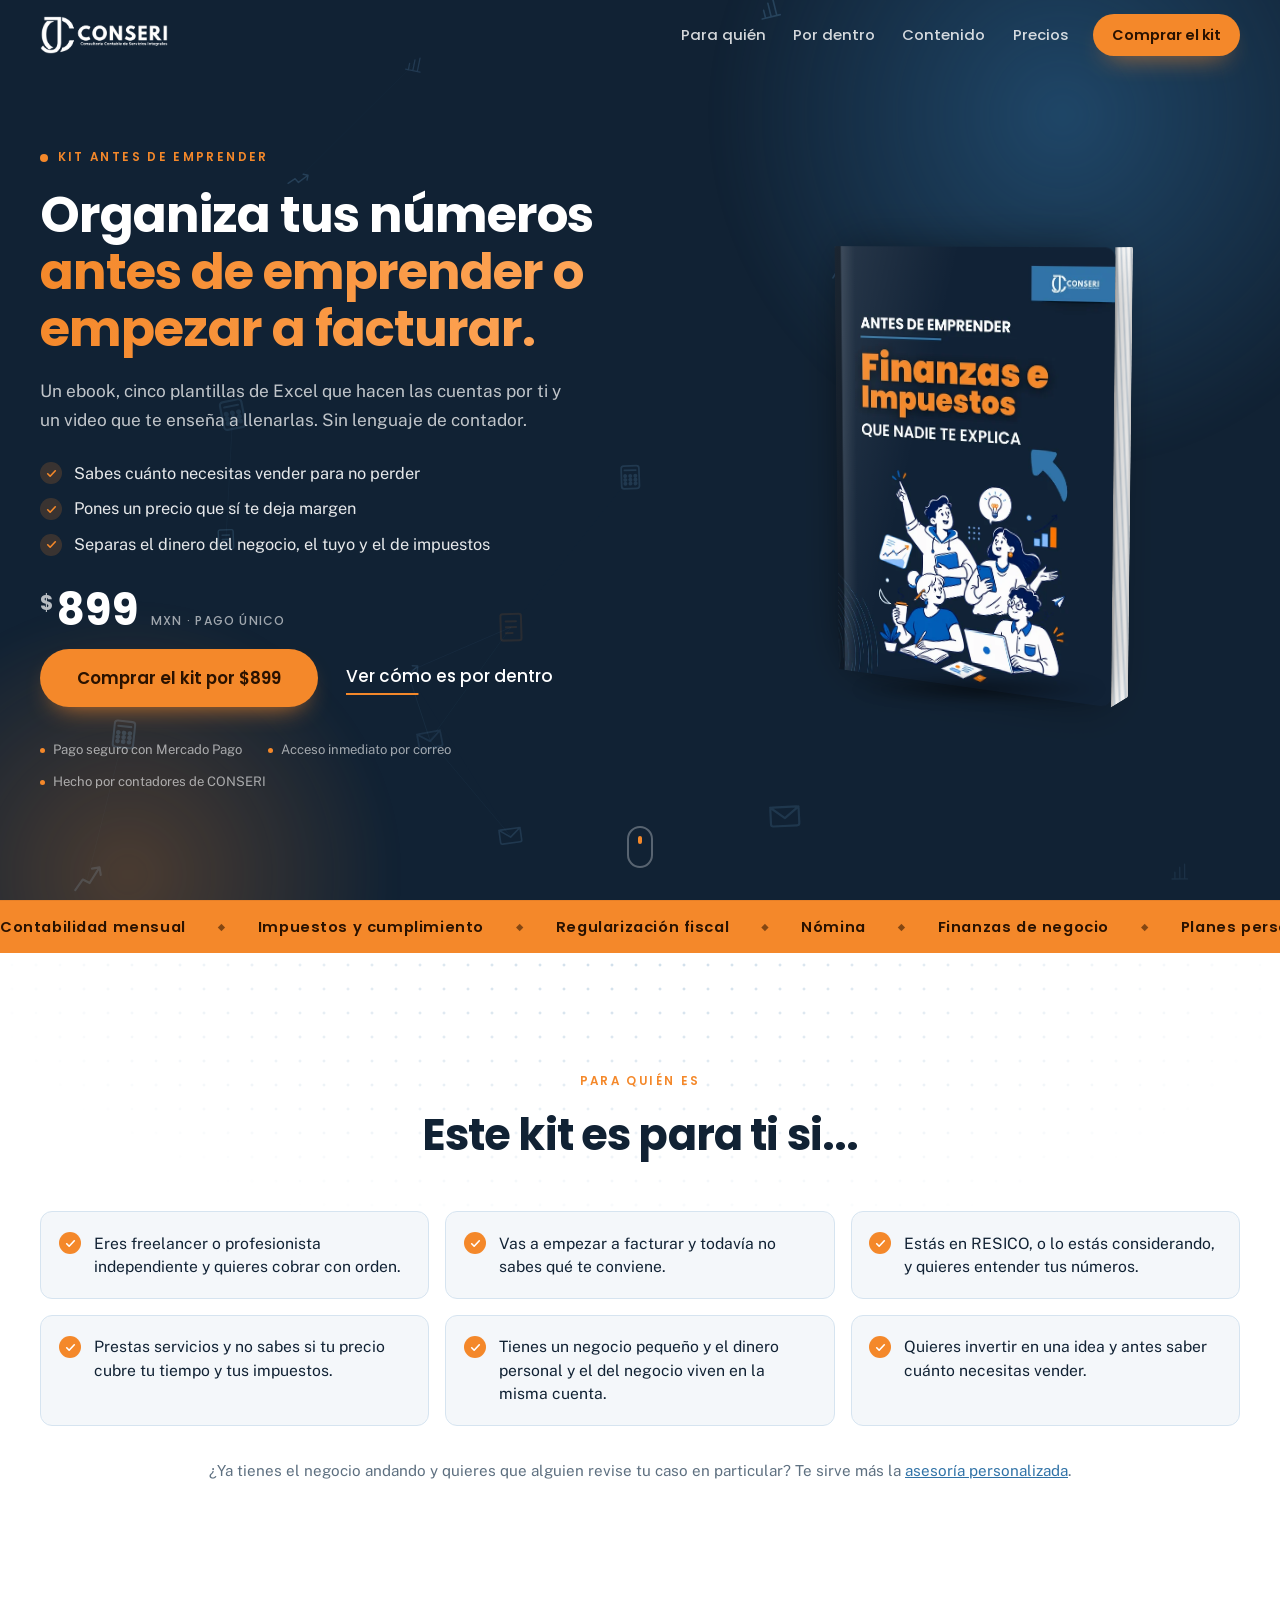
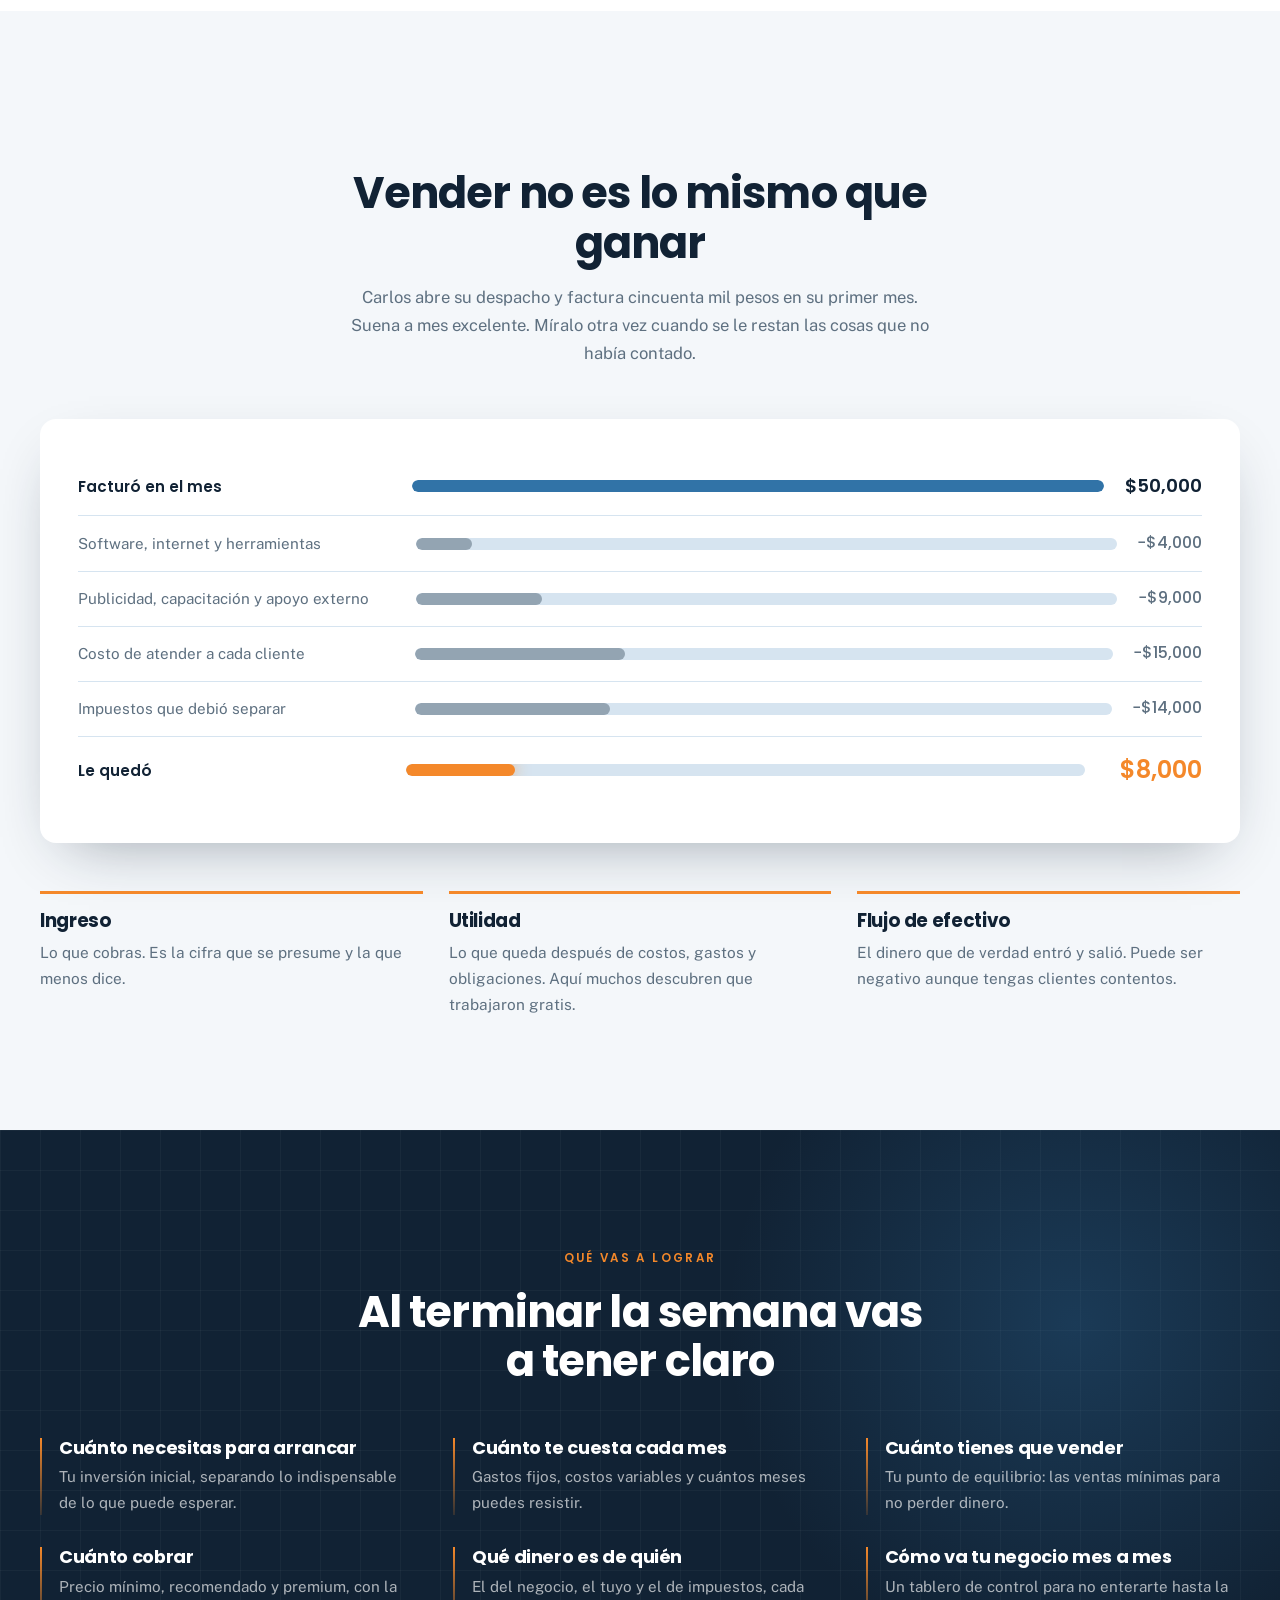
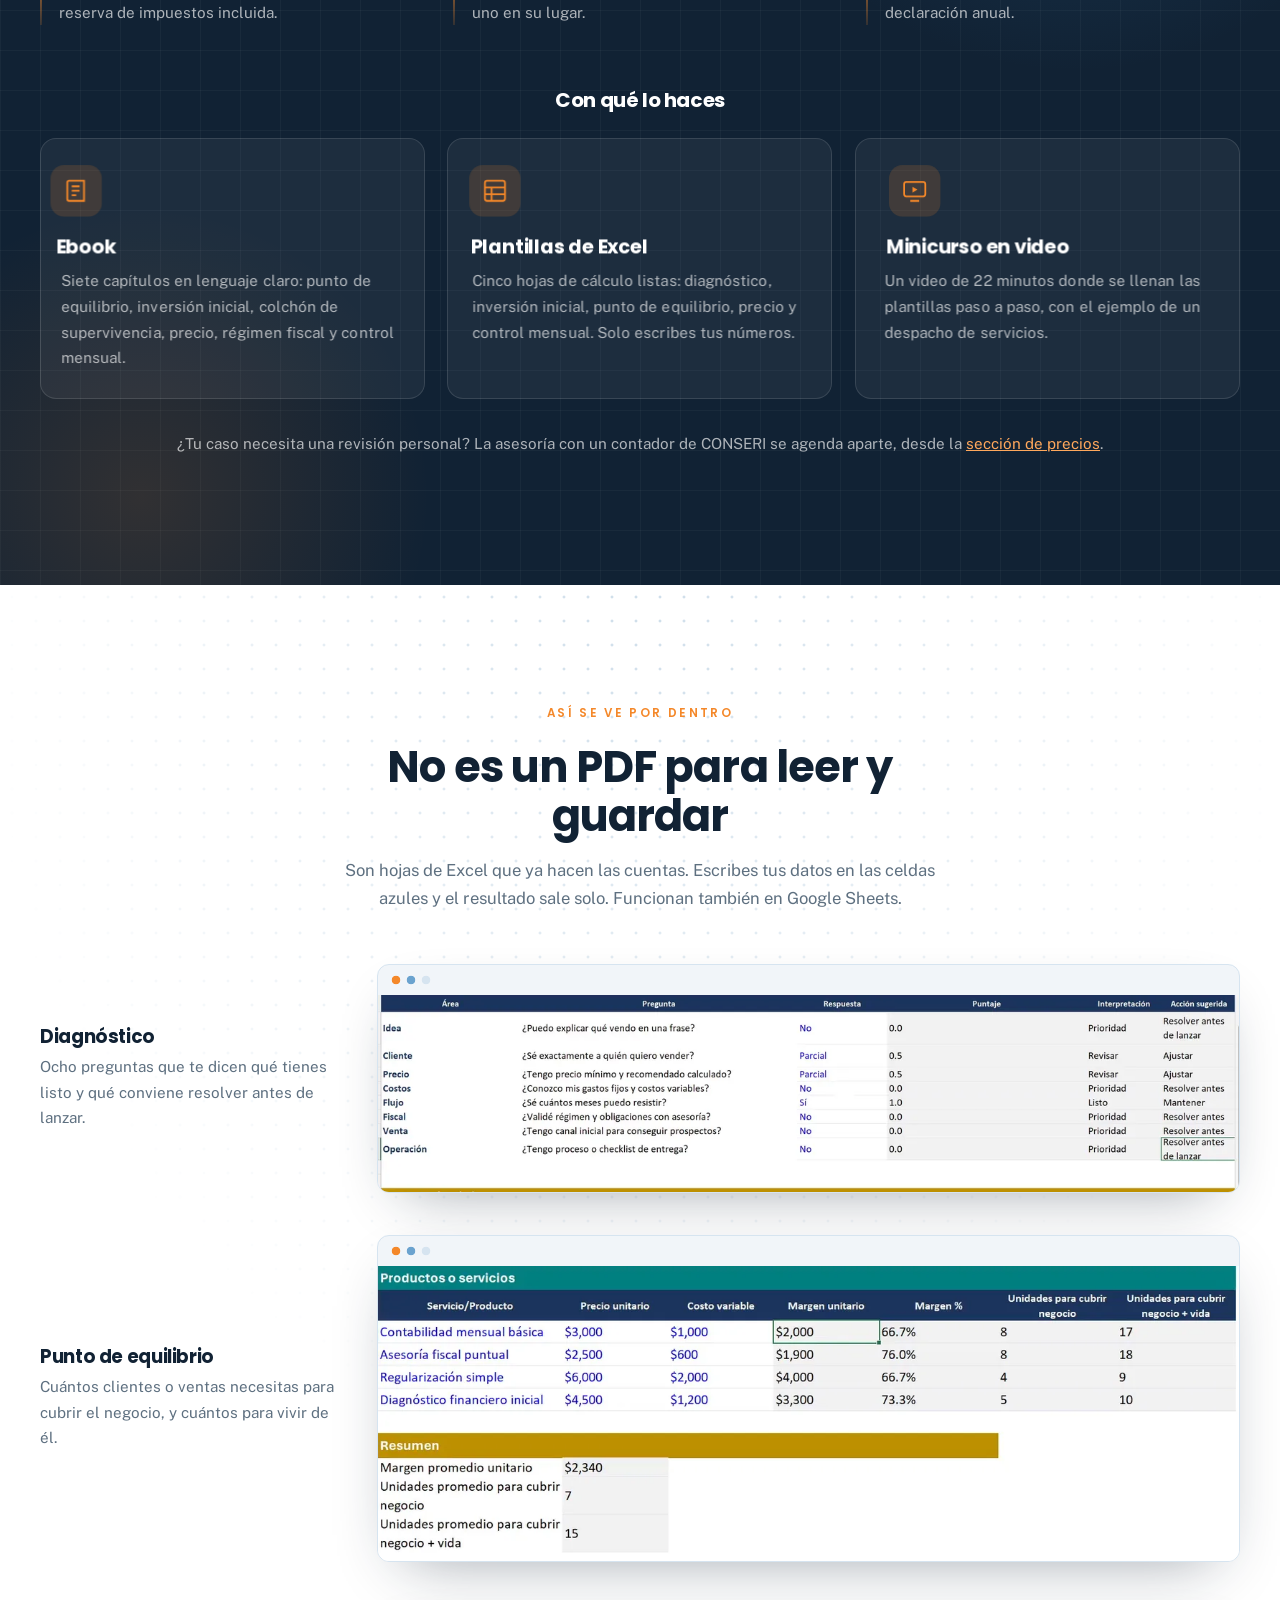
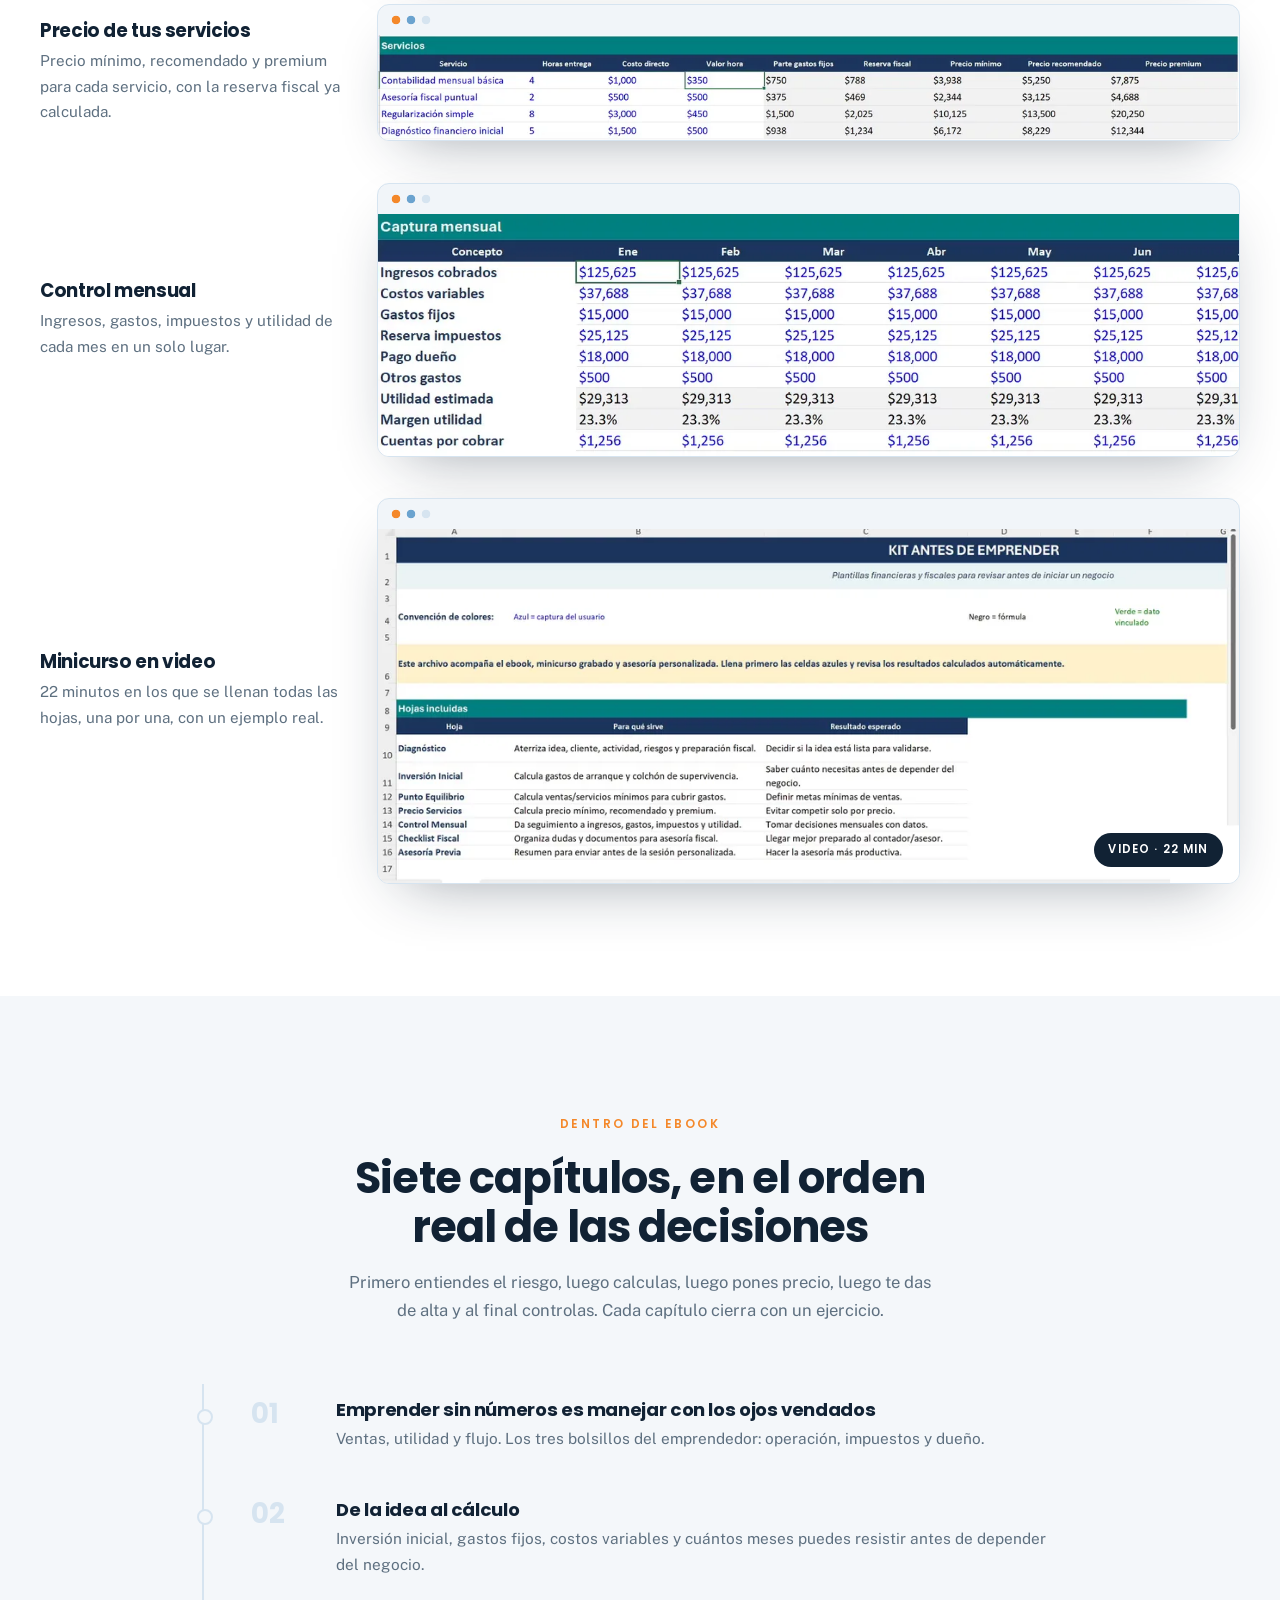
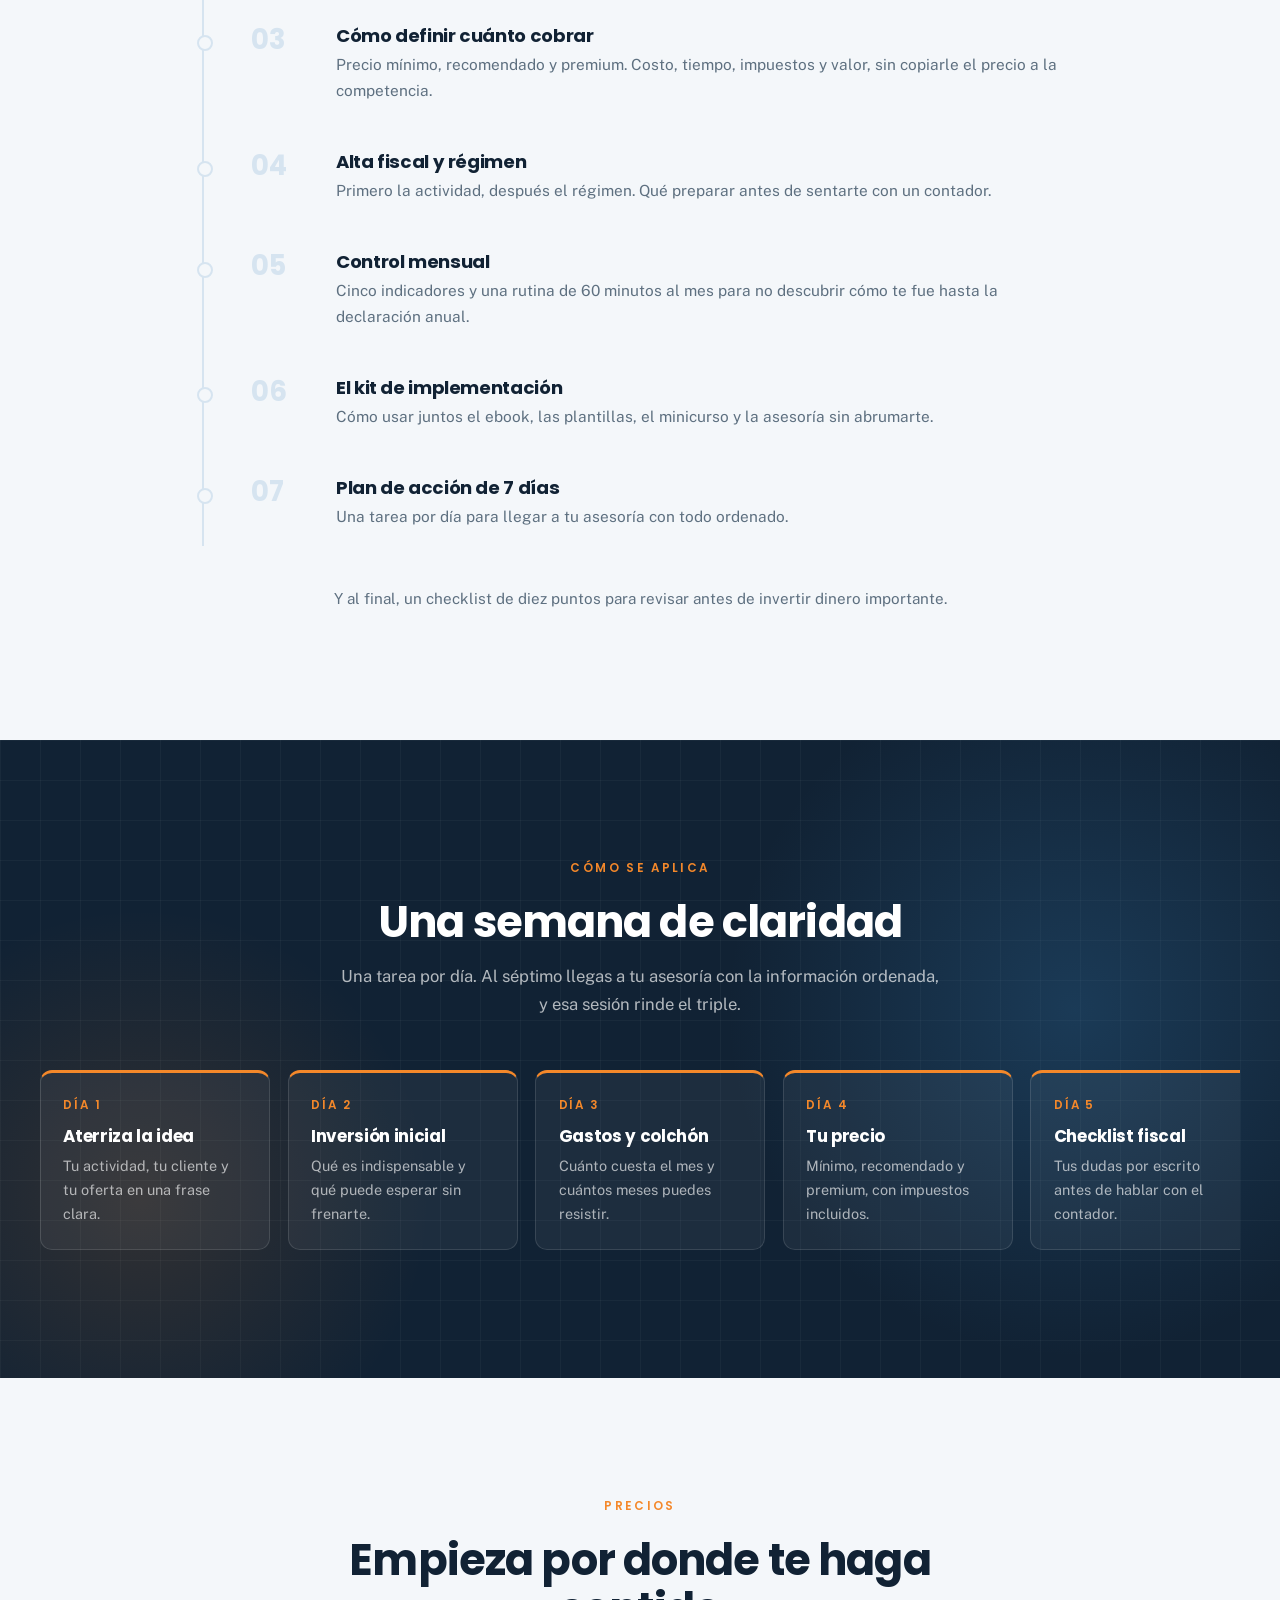
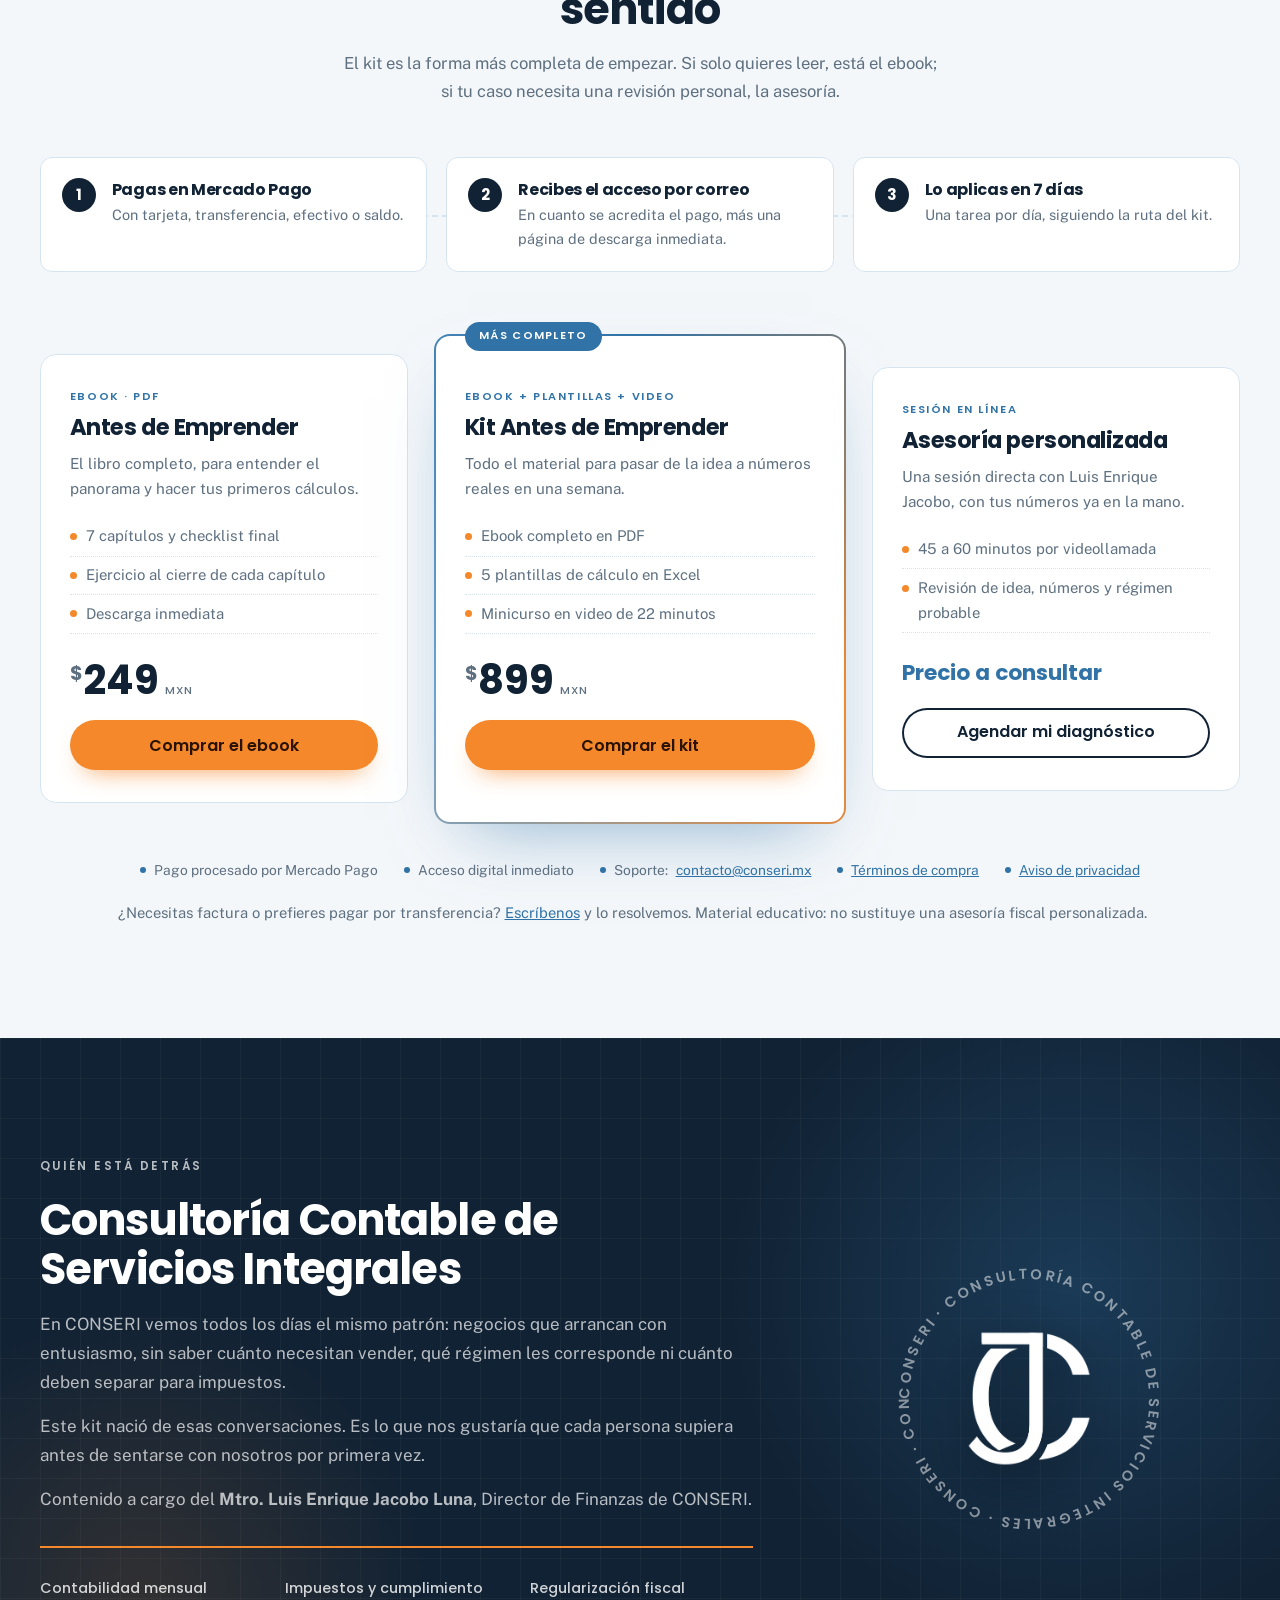
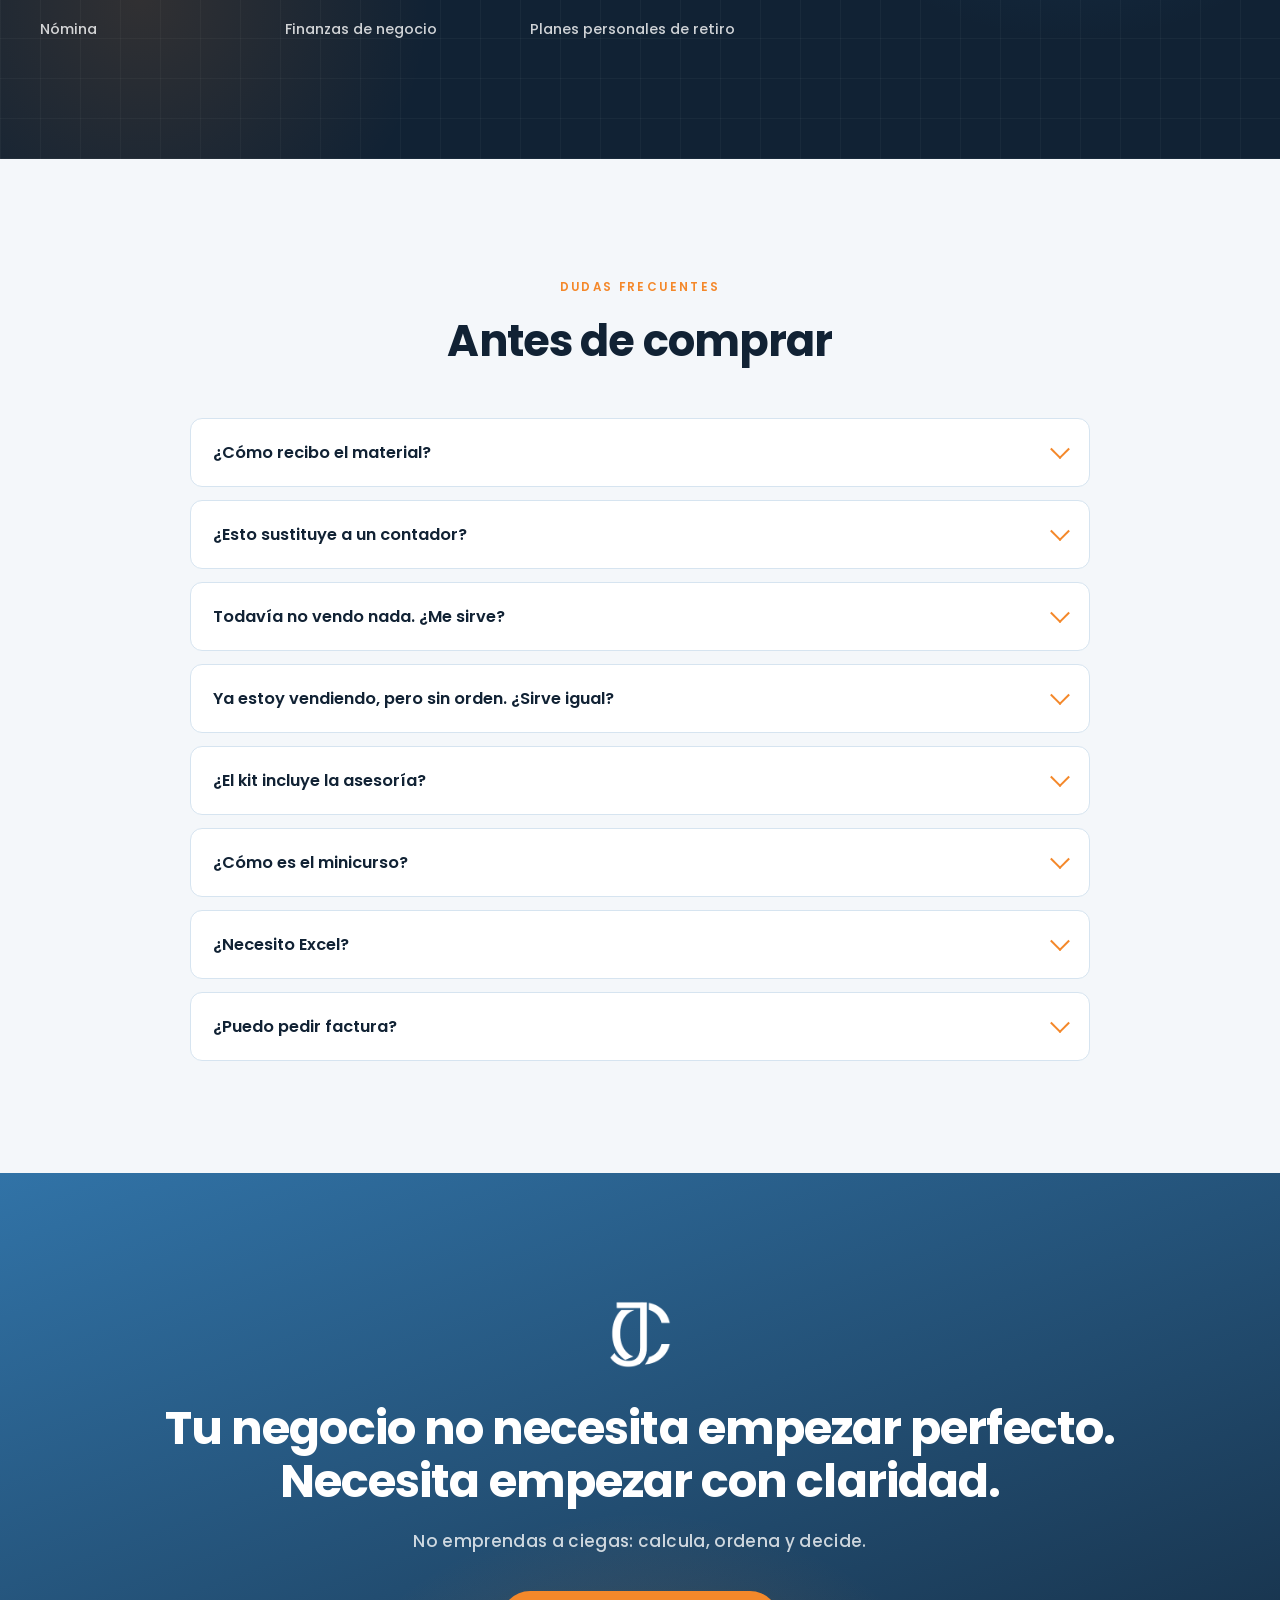
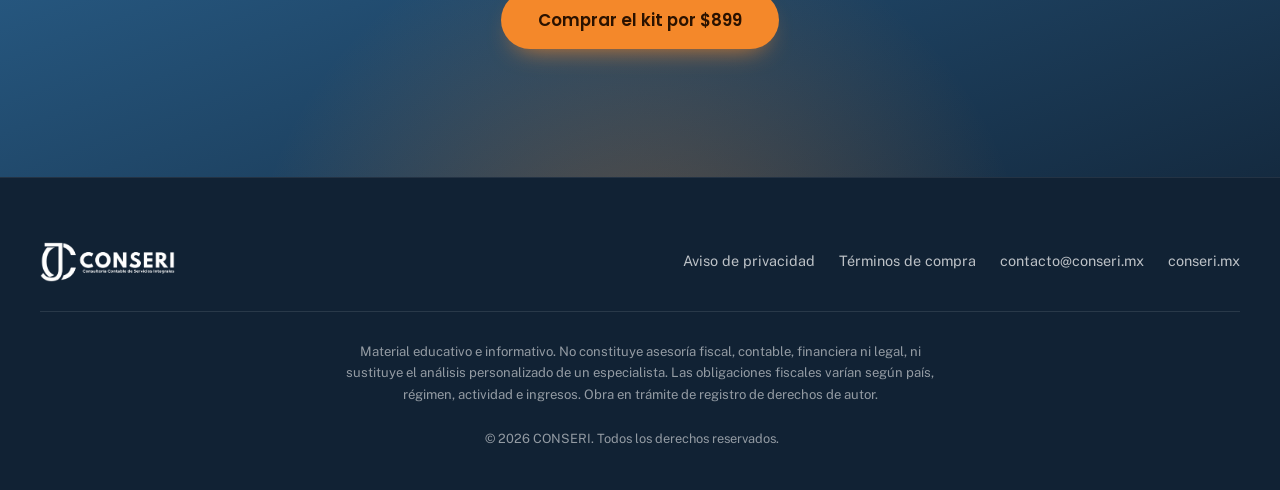
==== commit ab407e7a: "Update index.html" ====
--- a/index.html
+++ b/index.html
@@ -28,6 +28,15 @@
 <html lang="es-MX">
 <head>
 <meta charset="UTF-8">
+
+<!-- Google Tag Manager -->
+<script>(function(w,d,s,l,i){w[l]=w[l]||[];w[l].push({'gtm.start':
+new Date().getTime(),event:'gtm.js'});var f=d.getElementsByTagName(s)[0],
+j=d.createElement(s),dl=l!='dataLayer'?'&l='+l:'';j.async=true;j.src=
+'https://www.googletagmanager.com/gtm.js?id='+i+dl;f.parentNode.insertBefore(j,f);
+})(window,document,'script','dataLayer','GTM-MN6X9CH6');</script>
+<!-- End Google Tag Manager -->
+
 <meta name="viewport" content="width=device-width, initial-scale=1.0, viewport-fit=cover">
 <title>Antes de Emprender · Finanzas e impuestos que nadie te explica | CONSERI</title>
 
@@ -55,6 +64,12 @@
 </head>
 
 <body>
+
+<!-- Google Tag Manager (noscript) -->
+<noscript><iframe src="https://www.googletagmanager.com/ns.html?id=GTM-MN6X9CH6"
+height="0" width="0" style="display:none;visibility:hidden"></iframe></noscript>
+<!-- End Google Tag Manager (noscript) -->
+
 
 <!-- Barra naranja de progreso de lectura, pegada al borde superior -->
 <div class="progreso" id="progreso" aria-hidden="true"></div>
--- a/css/styles.css
+++ b/css/styles.css
@@ -1604,6 +1604,215 @@
 
 /* ---- Barra fija de compra (solo celular) ---- */
 .barra-compra{ display: none; }
+
+/* ============================================================================
+   EFECTOS POR SECCIÓN · septiembre 2026
+   ----------------------------------------------------------------------------
+   Un efecto distinto en cada sección, elegido por lo que esa sección dice.
+   Todo es suave a propósito, y todo se apaga solo con "reducir movimiento"
+   (la regla de accesibilidad del final del archivo).
+   ============================================================================ */
+
+/* Ángulo animable para el borde giratorio de la tarjeta del kit. Los
+   navegadores que no lo soportan simplemente muestran el borde quieto. */
+@property --giro{
+  syntax: '<angle>';
+  initial-value: 0deg;
+  inherits: false;
+}
+
+@keyframes pop{
+  0%  { transform: scale(.4); opacity: 0; }
+  70% { transform: scale(1.15); opacity: 1; }
+  100%{ transform: scale(1); }
+}
+
+/* ---- Secciones navy: halos de luz que se mueven lento, como la portada ----
+   isolation crea un contexto propio, así los halos (z-index: -1) quedan
+   entre el fondo de la sección y su contenido sin tocar nada más. */
+.seccion--navy{
+  position: relative;
+  overflow: hidden;
+  isolation: isolate;
+}
+.seccion--navy::before,
+.seccion--navy::after{
+  content: "";
+  position: absolute;
+  z-index: -1;
+  border-radius: 50%;
+  pointer-events: none;
+}
+.seccion--navy::before{
+  width: 60vw; height: 60vw;
+  max-width: 820px; max-height: 820px;
+  top: -18%; right: -14%;
+  background: radial-gradient(circle, rgba(49, 115, 167, .30), transparent 64%);
+  animation: flotar 18s ease-in-out infinite alternate;
+}
+.seccion--navy::after{
+  width: 50vw; height: 50vw;
+  max-width: 680px; max-height: 680px;
+  bottom: -22%; left: -14%;
+  background: radial-gradient(circle, rgba(244, 136, 42, .14), transparent 64%);
+  animation: flotar 23s ease-in-out infinite alternate-reverse;
+}
+
+/* ---- Secciones blancas: retícula de puntos que se desvanece ----
+   Es la versión clara de la trama de hoja de cálculo de las secciones navy. */
+.seccion--blanca{
+  position: relative;
+  isolation: isolate;
+  /* Las capturas entran deslizandose desde la derecha: que no se asomen */
+  overflow-x: clip;
+}
+.seccion--blanca::before{
+  content: "";
+  position: absolute;
+  inset: 0;
+  z-index: -1;
+  pointer-events: none;
+  background-image: radial-gradient(rgba(49, 115, 167, .24) 1.3px, transparent 1.7px);
+  background-size: 24px 24px;
+  -webkit-mask-image: radial-gradient(ellipse 70% 60% at 50% 0%, #000 0%, transparent 75%);
+          mask-image: radial-gradient(ellipse 70% 60% at 50% 0%, #000 0%, transparent 75%);
+}
+
+/* ---- Para quién es: la palomita aparece con un pequeño salto ---- */
+.perfil::before{ transition: transform .4s var(--curva); }
+.perfil.visible::before{ animation: pop .55s var(--curva) .25s both; }
+.perfil:hover::before{ transform: scale(1.15) rotate(-10deg); }
+
+/* ---- Vender no es ganar: "Le quedó" se ilumina cuando termina de contar ----
+   js/script.js pone .resaltado al final de la animación de las barras. */
+@keyframes resaltar{
+  0%  { text-shadow: 0 0 0 rgba(244, 136, 42, 0); transform: scale(1); }
+  40% { text-shadow: 0 0 22px rgba(244, 136, 42, .55); transform: scale(1.12); }
+  100%{ text-shadow: 0 0 0 rgba(244, 136, 42, 0); transform: scale(1); }
+}
+.desglose__monto--queda{ display: inline-block; transform-origin: right center; }
+.desglose__fila--queda.resaltado .desglose__monto--queda{ animation: resaltar 1.3s var(--curva); }
+.desglose__fila--queda.resaltado .desglose__barra--queda span{
+  box-shadow: 0 0 16px rgba(244, 136, 42, .6);
+  transition: box-shadow .6s ease;
+}
+
+/* ---- Lo que vas a lograr: la línea naranja se dibuja de arriba abajo ---- */
+.logro{ position: relative; border-left: 0; }
+.logro::before{
+  content: "";
+  position: absolute;
+  left: 0; top: 0; bottom: 0;
+  width: 2px;
+  background: linear-gradient(var(--naranja), rgba(244, 136, 42, .15));
+  transform: scaleY(0);
+  transform-origin: top;
+  transition: transform .9s var(--curva) .25s;
+}
+.logro.visible::before{ transform: scaleY(1); }
+.logro__titulo{ transition: color .3s ease; }
+.logro:hover .logro__titulo{ color: var(--naranja-claro); }
+
+/* ---- Con qué lo haces: luz que sigue al cursor dentro de cada tarjeta ---- */
+.pieza{ position: relative; --px: 50%; --py: 0%; }
+.pieza::after{
+  content: "";
+  position: absolute;
+  inset: 0;
+  border-radius: var(--radio);
+  background: radial-gradient(320px circle at var(--px) var(--py), rgba(244, 136, 42, .12), transparent 60%);
+  opacity: 0;
+  transition: opacity .4s ease;
+  pointer-events: none;
+}
+.pieza:hover::after{ opacity: 1; }
+.pieza__icono{ transition: background .3s ease, box-shadow .3s ease; }
+.pieza:hover .pieza__icono{
+  background: rgba(244, 136, 42, .26);
+  box-shadow: 0 0 24px -4px rgba(244, 136, 42, .6);
+}
+
+/* ---- Así se ve por dentro: cada captura dentro de una "ventana" ----
+   La barra de arriba con tres puntos va pintada como fondo, así no se
+   desplaza cuando en celular se recorre la captura de lado. */
+.muestra__marco{
+  padding-top: 30px;
+  background:
+    radial-gradient(circle at 18px 15px, var(--naranja) 4px, transparent 4.6px),
+    radial-gradient(circle at 33px 15px, var(--azul-claro) 4px, transparent 4.6px),
+    radial-gradient(circle at 48px 15px, var(--azul-humo) 4px, transparent 4.6px),
+    linear-gradient(var(--azul-humo), var(--azul-humo)) 0 30px / 100% 1px no-repeat,
+    linear-gradient(#F1F5F9, #F1F5F9) 0 0 / 100% 30px no-repeat,
+    var(--blanco);
+  transition: transform .45s var(--curva), box-shadow .45s var(--curva), opacity .8s var(--curva);
+}
+/* Entran desde la derecha, un poco después que su texto */
+.muestra.animar .muestra__marco{ opacity: 0; transform: translateX(34px); }
+.muestra.visible .muestra__marco{ opacity: 1; transform: none; transition-delay: .15s; }
+@media (hover: hover){
+  .muestra.visible:hover .muestra__marco{
+    transform: translateY(-6px);
+    box-shadow: 0 34px 70px -32px rgba(17, 34, 52, .55);
+    transition-delay: 0s;
+  }
+}
+.muestra__titulo{ transition: color .3s ease; }
+.muestra:hover .muestra__titulo{ color: var(--azul); }
+
+/* ---- Índice: cada capítulo se enciende cuando la línea naranja lo alcanza ----
+   js/script.js pone .pasado a las filas que ya quedaron arriba. */
+.indice__fila::before{ transition: border-color .3s ease, background .3s ease, box-shadow .3s ease; }
+.indice__fila.pasado .indice__num{ color: var(--naranja); }
+.indice__fila.pasado::before{
+  border-color: var(--naranja);
+  background: var(--naranja);
+  box-shadow: 0 0 0 5px rgba(244, 136, 42, .16);
+}
+
+/* ---- Ruta de 7 días: el número del día se ilumina al pasar el cursor ---- */
+.dia__num{ transition: color .3s ease, letter-spacing .4s var(--curva); }
+.dia:hover .dia__num{ color: var(--naranja-claro); letter-spacing: .22em; }
+
+/* ---- Cómo funciona la compra: línea que une los pasos y números en secuencia ---- */
+@media (min-width: 981px){
+  .pasos{ position: relative; }
+  .pasos::before{
+    content: "";
+    position: absolute;
+    top: 50%; left: 6%; right: 6%;
+    border-top: 2px dashed var(--azul-humo);
+    z-index: 0;
+  }
+  .paso{ position: relative; z-index: 1; }
+}
+.pasos.visible .paso__num{ animation: pop .5s var(--curva) both; }
+.pasos.visible .paso:nth-child(2) .paso__num{ animation-delay: .15s; }
+.pasos.visible .paso:nth-child(3) .paso__num{ animation-delay: .3s; }
+.paso{ transition: border-color .3s ease, transform .3s var(--curva); }
+.paso:hover{ border-color: var(--azul-claro); transform: translateY(-3px); }
+
+/* ---- Tarjeta del kit: borde de color que gira lento ----
+   Es la opción recomendada; el borde vivo la distingue sin gritar. */
+.producto--destacado{
+  border: 2px solid transparent;
+  background:
+    linear-gradient(var(--blanco), var(--blanco)) padding-box,
+    conic-gradient(from var(--giro), var(--azul), var(--naranja), var(--azul-claro), var(--azul)) border-box;
+  box-shadow: 0 30px 70px -34px rgba(49, 115, 167, .6);
+  animation: borde-giro 7s linear infinite;
+}
+@keyframes borde-giro{ to{ --giro: 360deg; } }
+
+/* ---- Dudas: la pregunta abierta lleva su marca naranja ---- */
+.duda summary{ transition: color .25s ease; }
+.duda summary:hover{ color: var(--azul); }
+.duda[open]{ box-shadow: inset 3px 0 0 var(--naranja), var(--sombra); }
+
+/* ---- Cierre: el degradado se mueve despacio ---- */
+.cierre{
+  background-size: 180% 180%;
+  animation: recorrer 16s ease-in-out infinite alternate;
+}
 
 /* ============================ MÓVIL ============================ */
 @media (max-width: 980px){
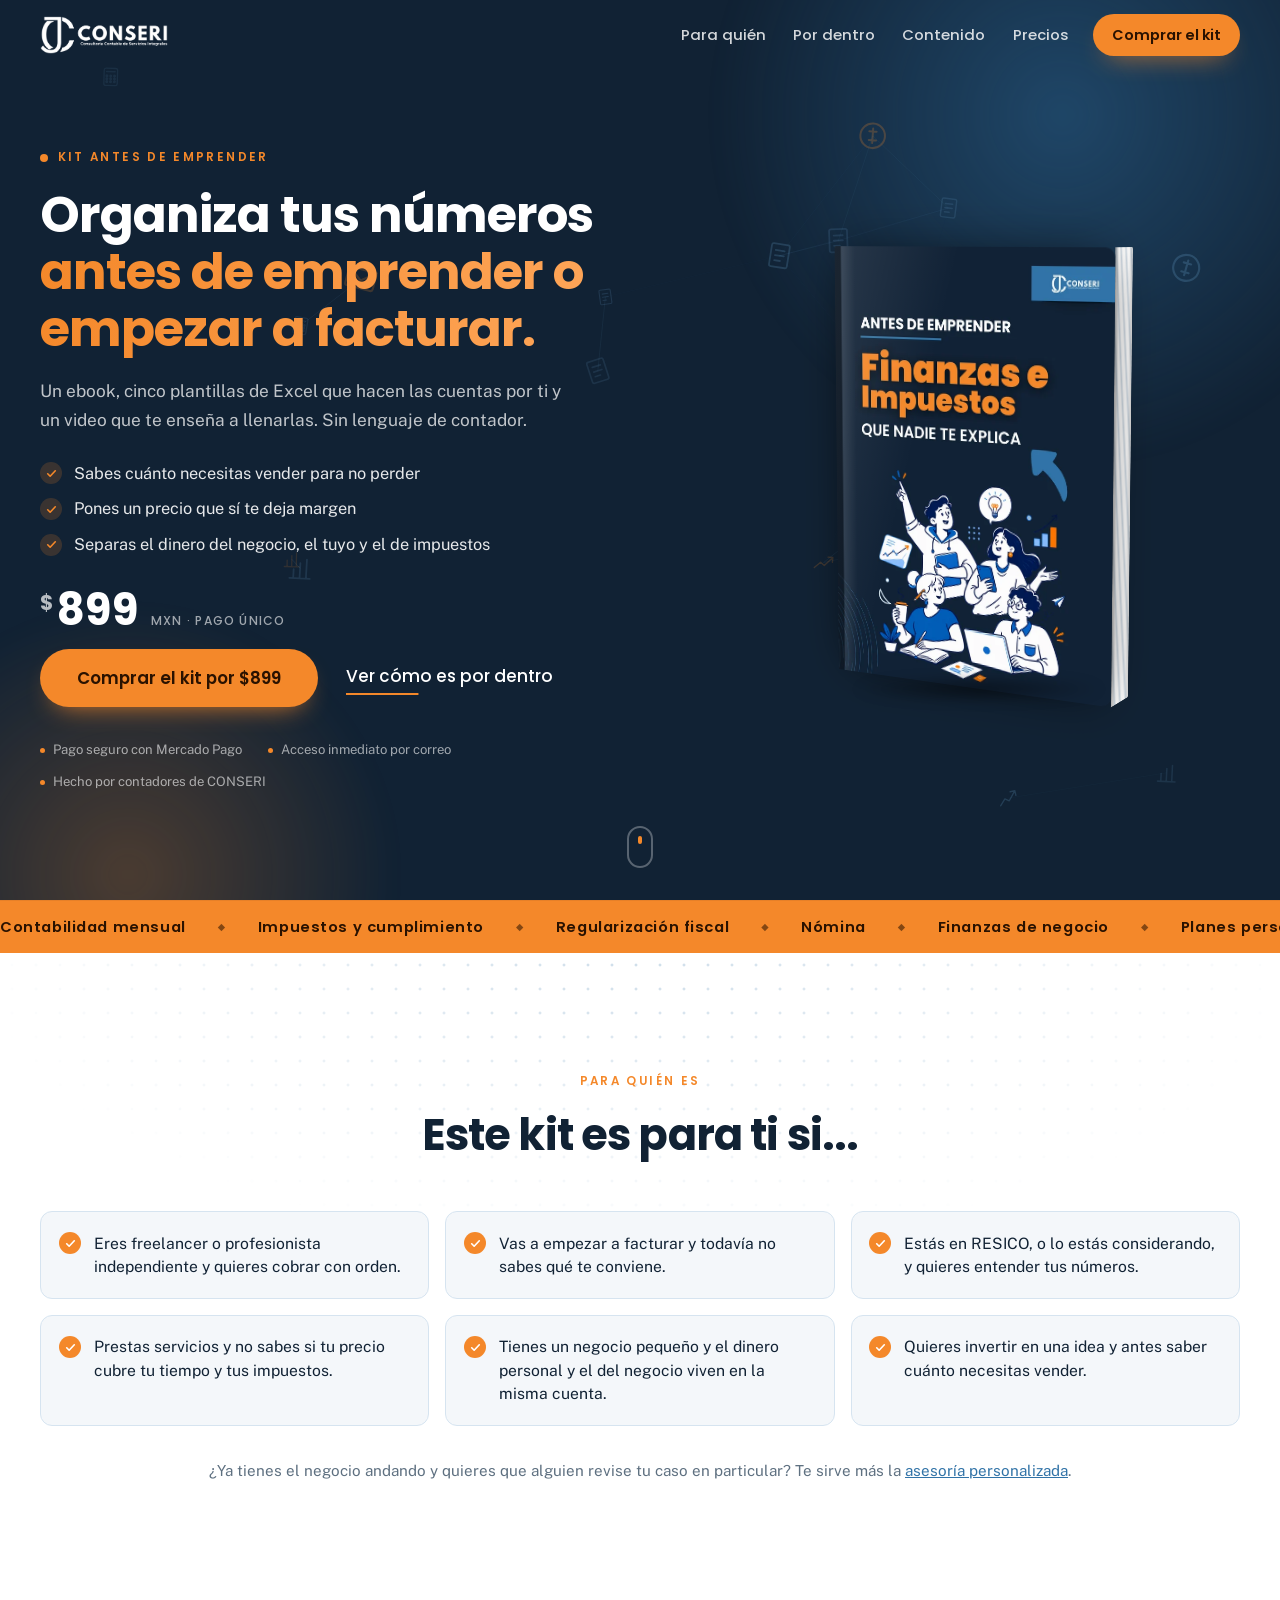
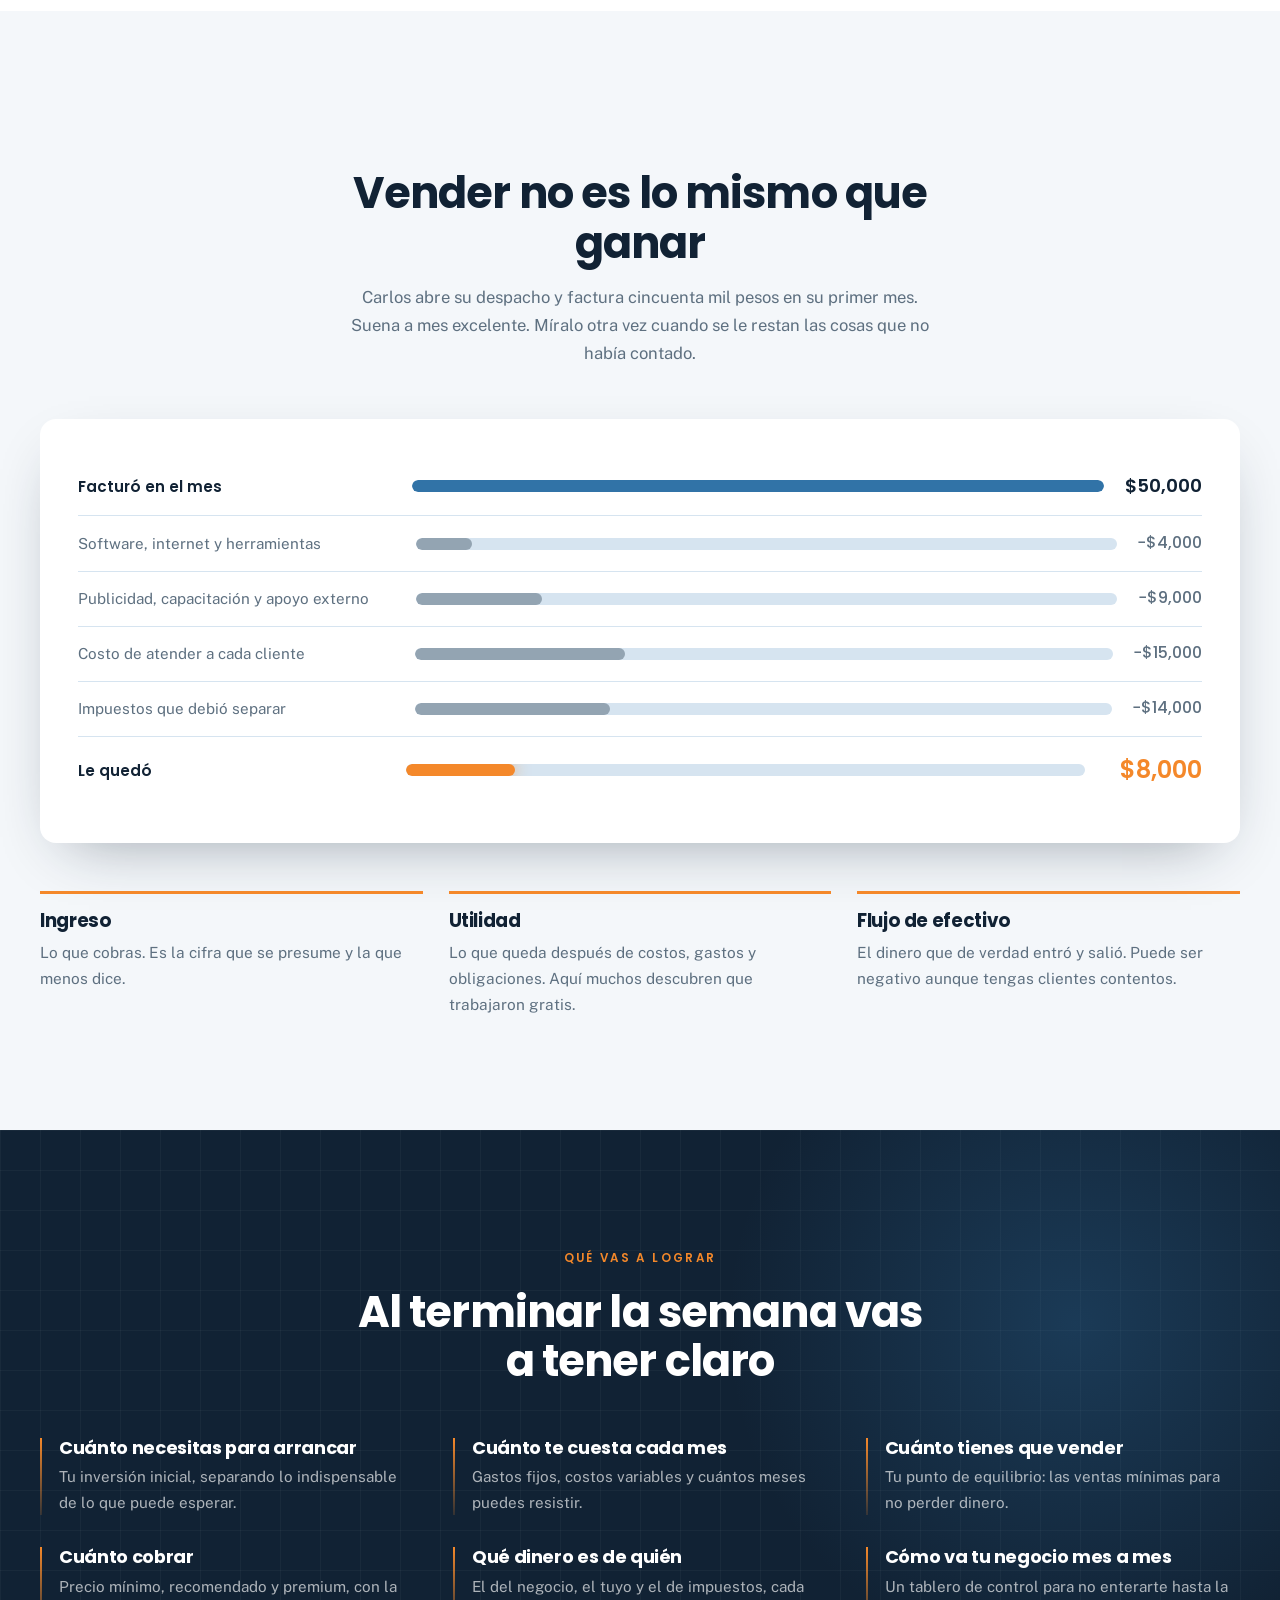
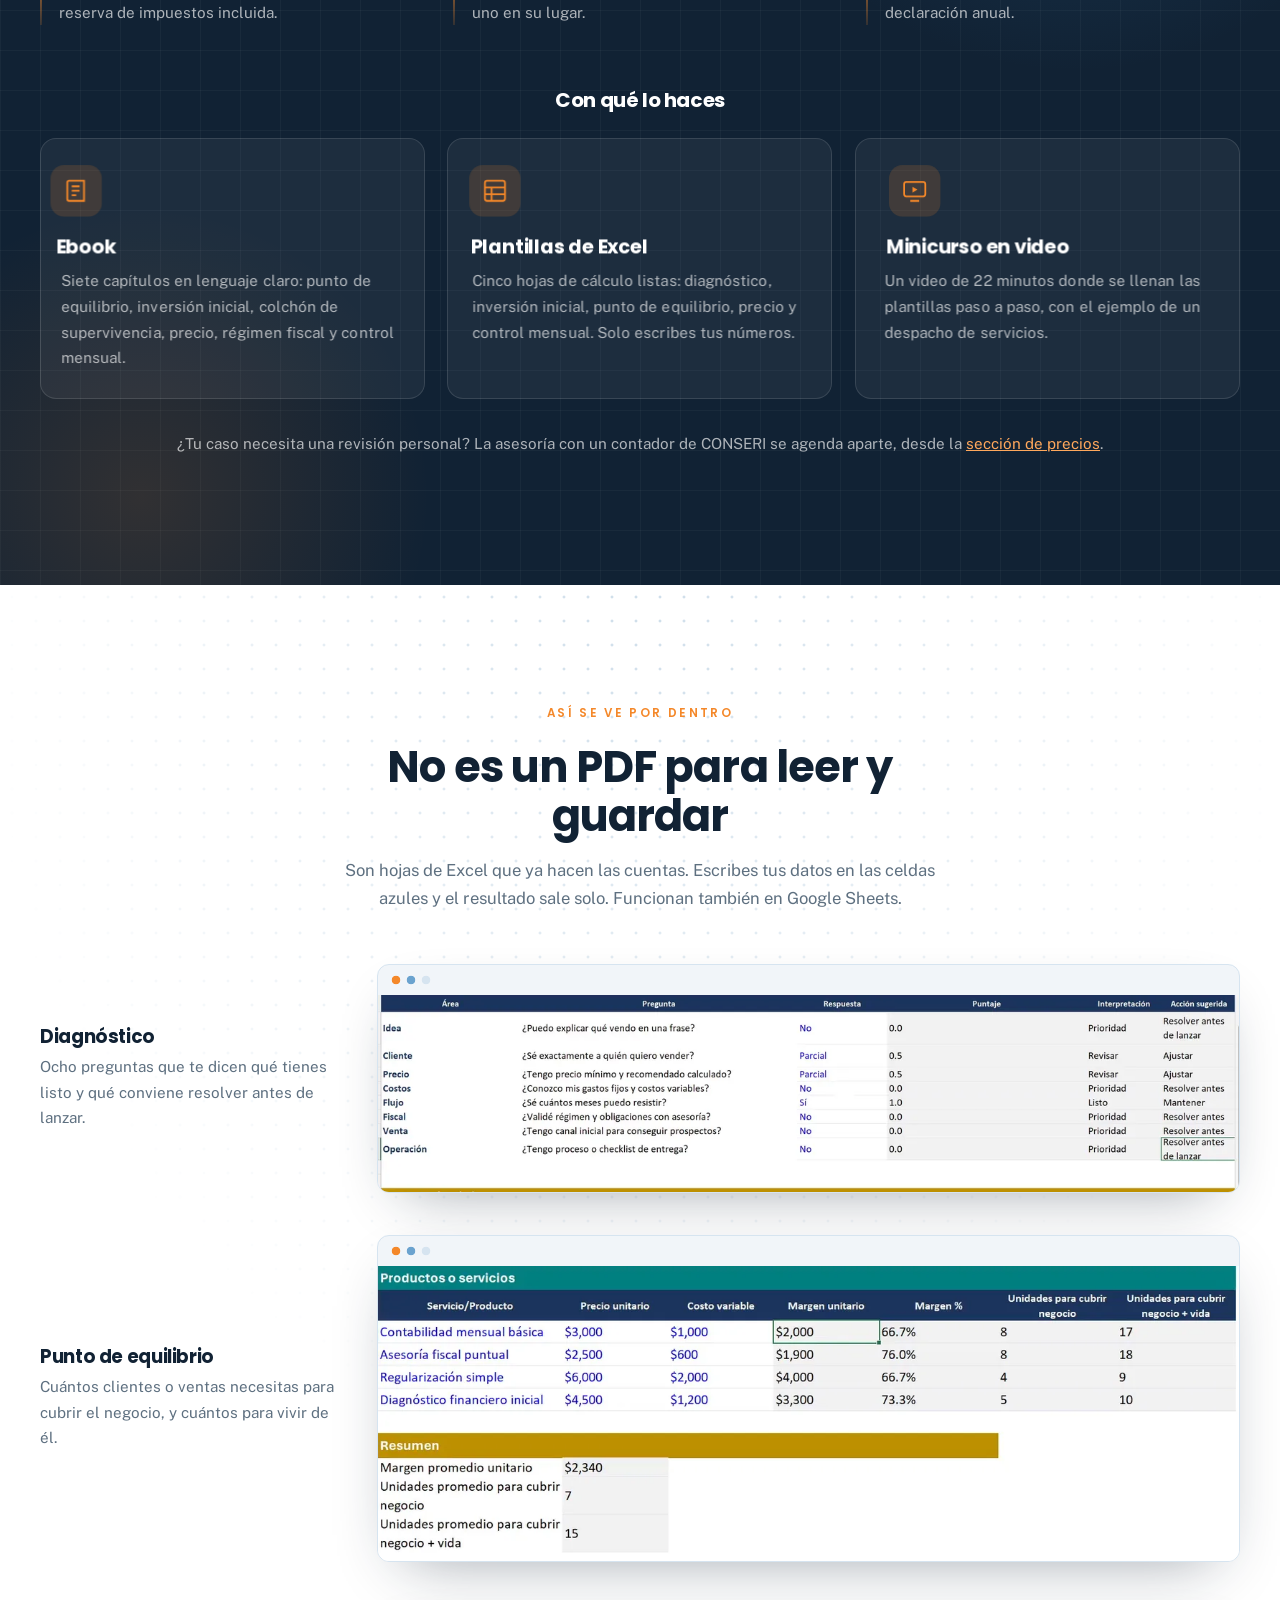
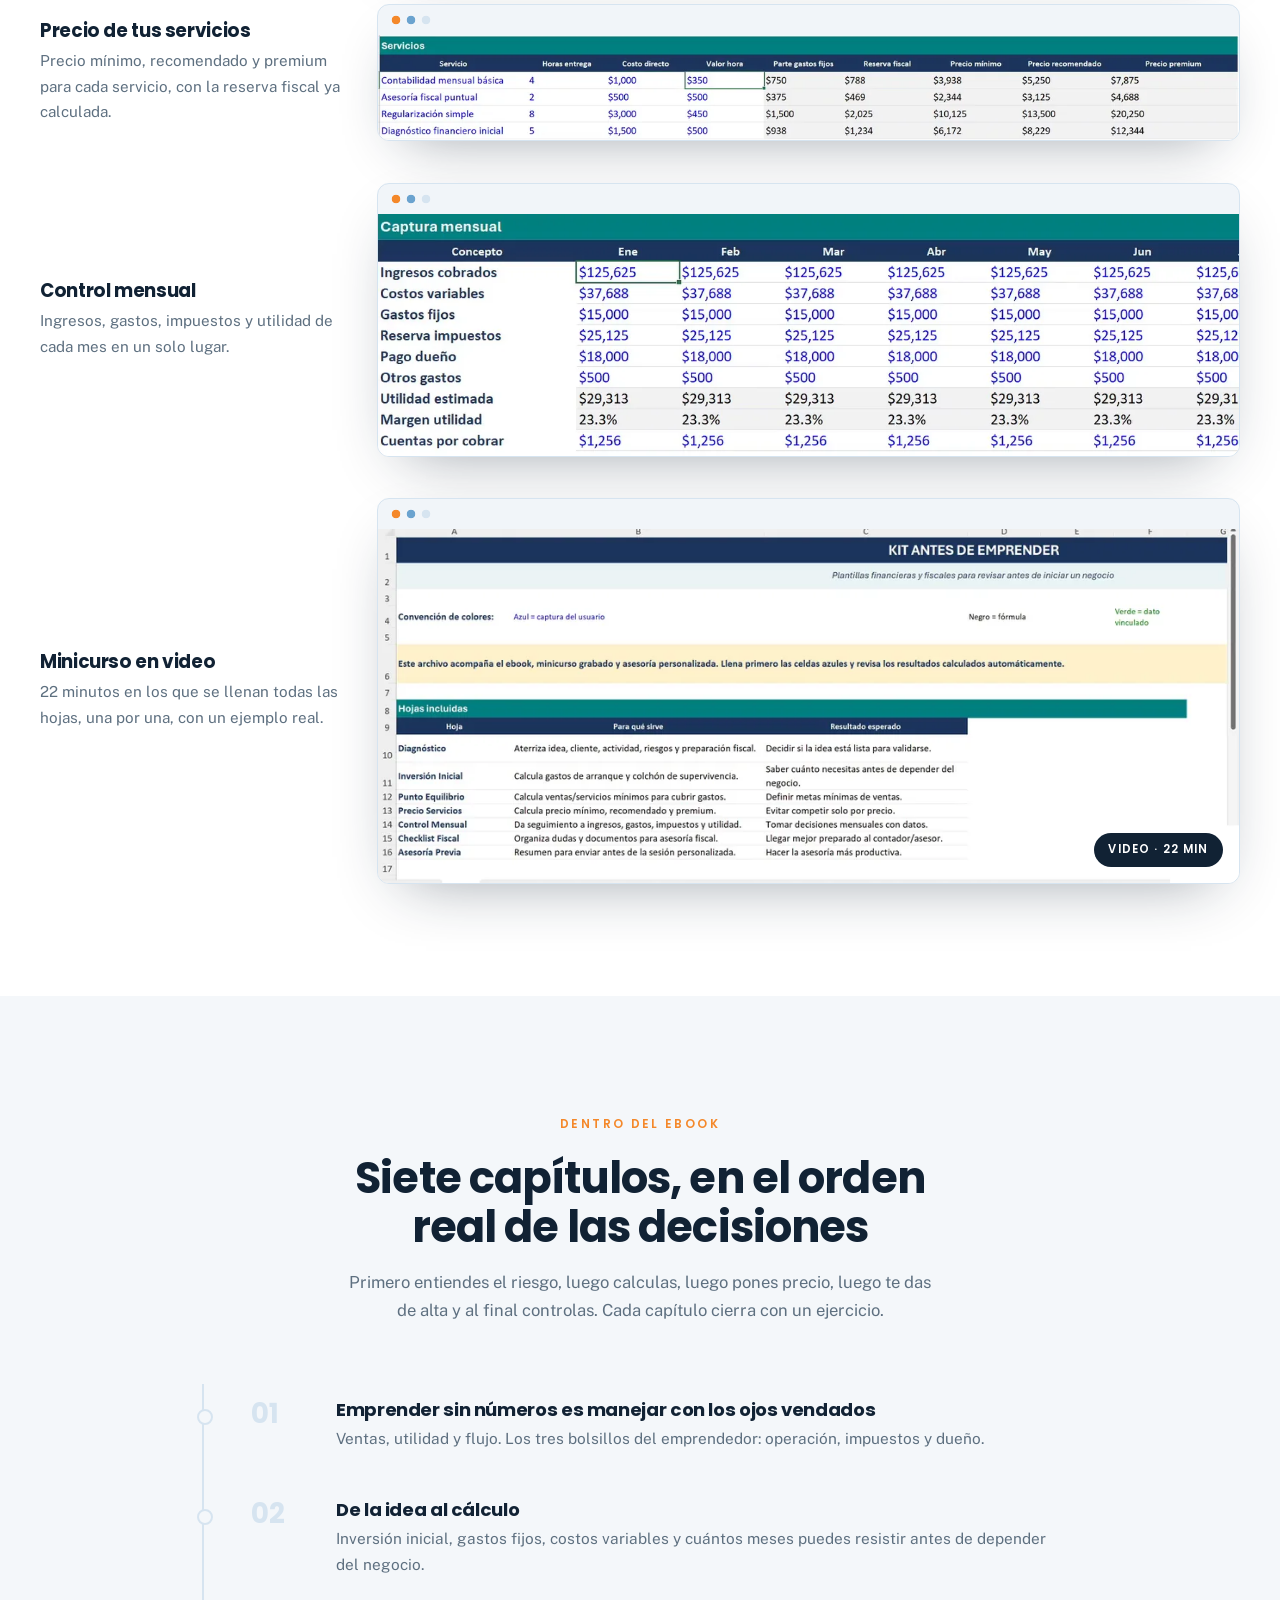
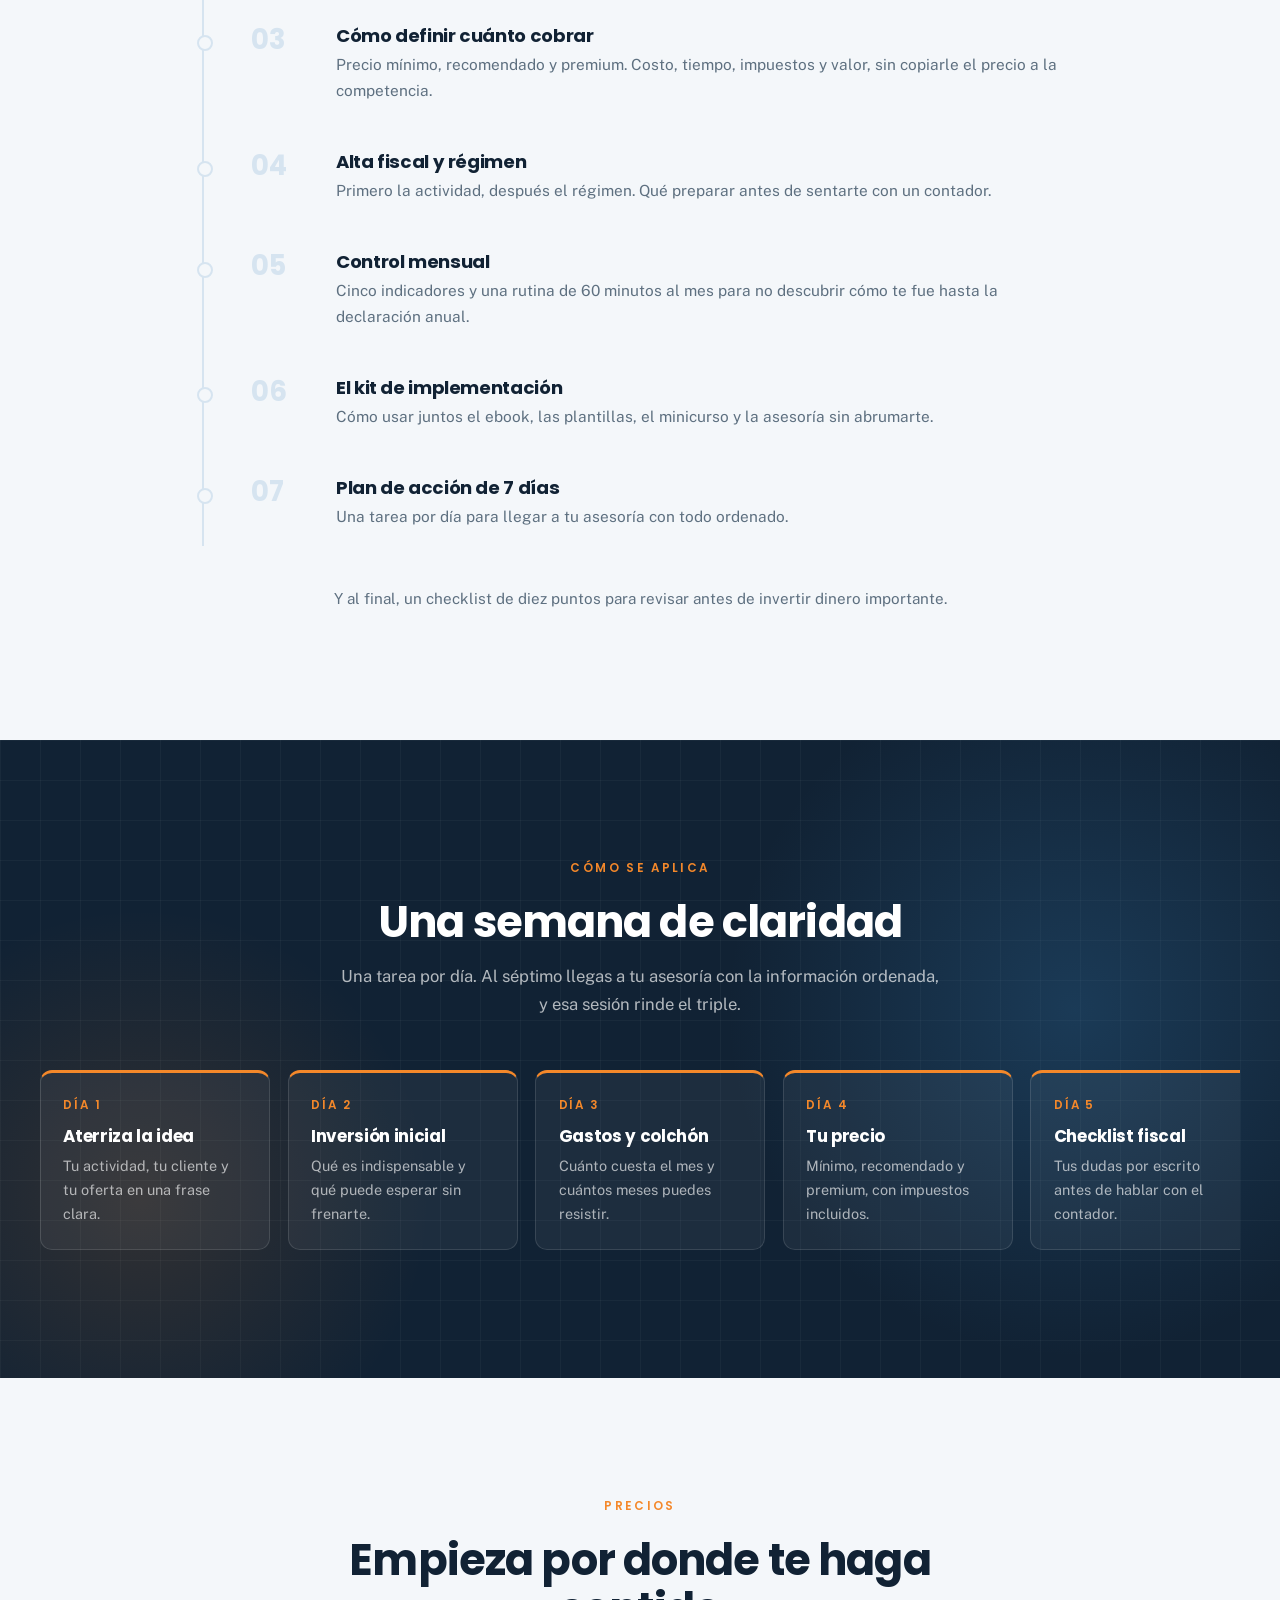
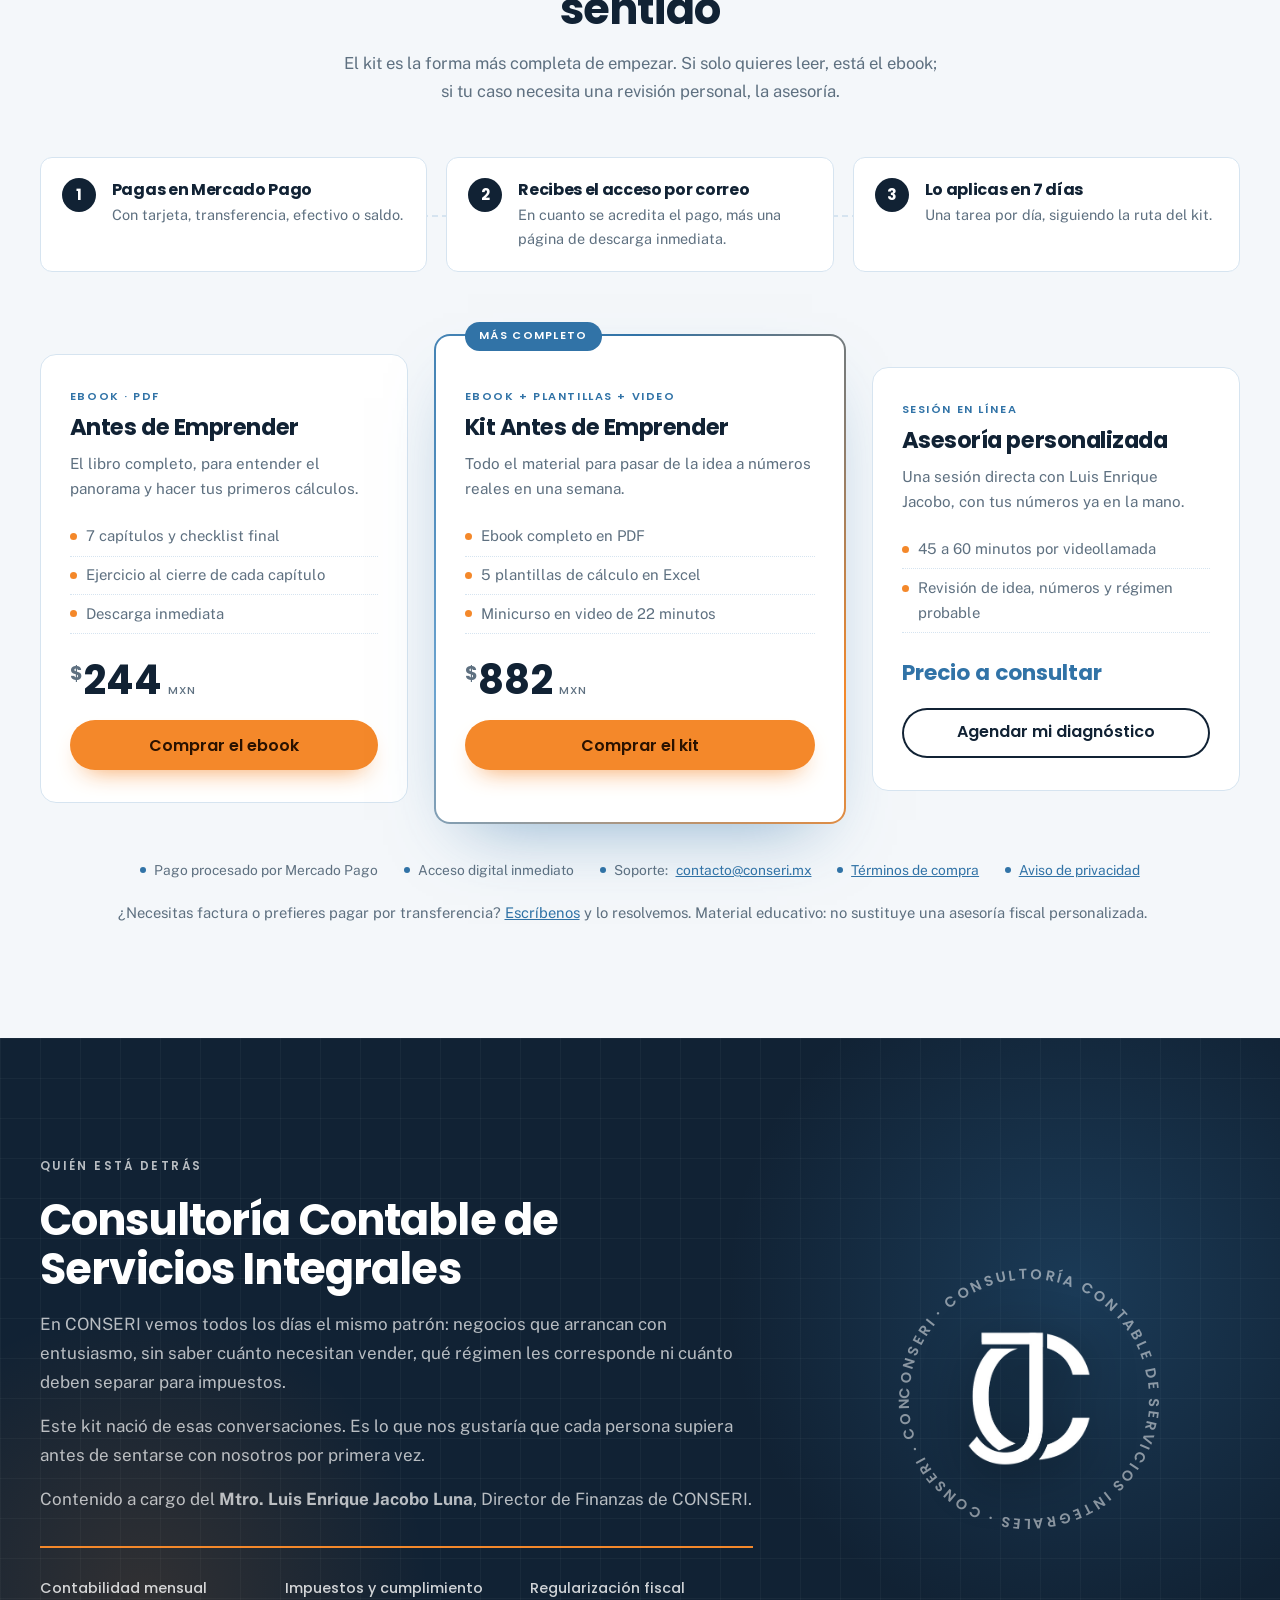
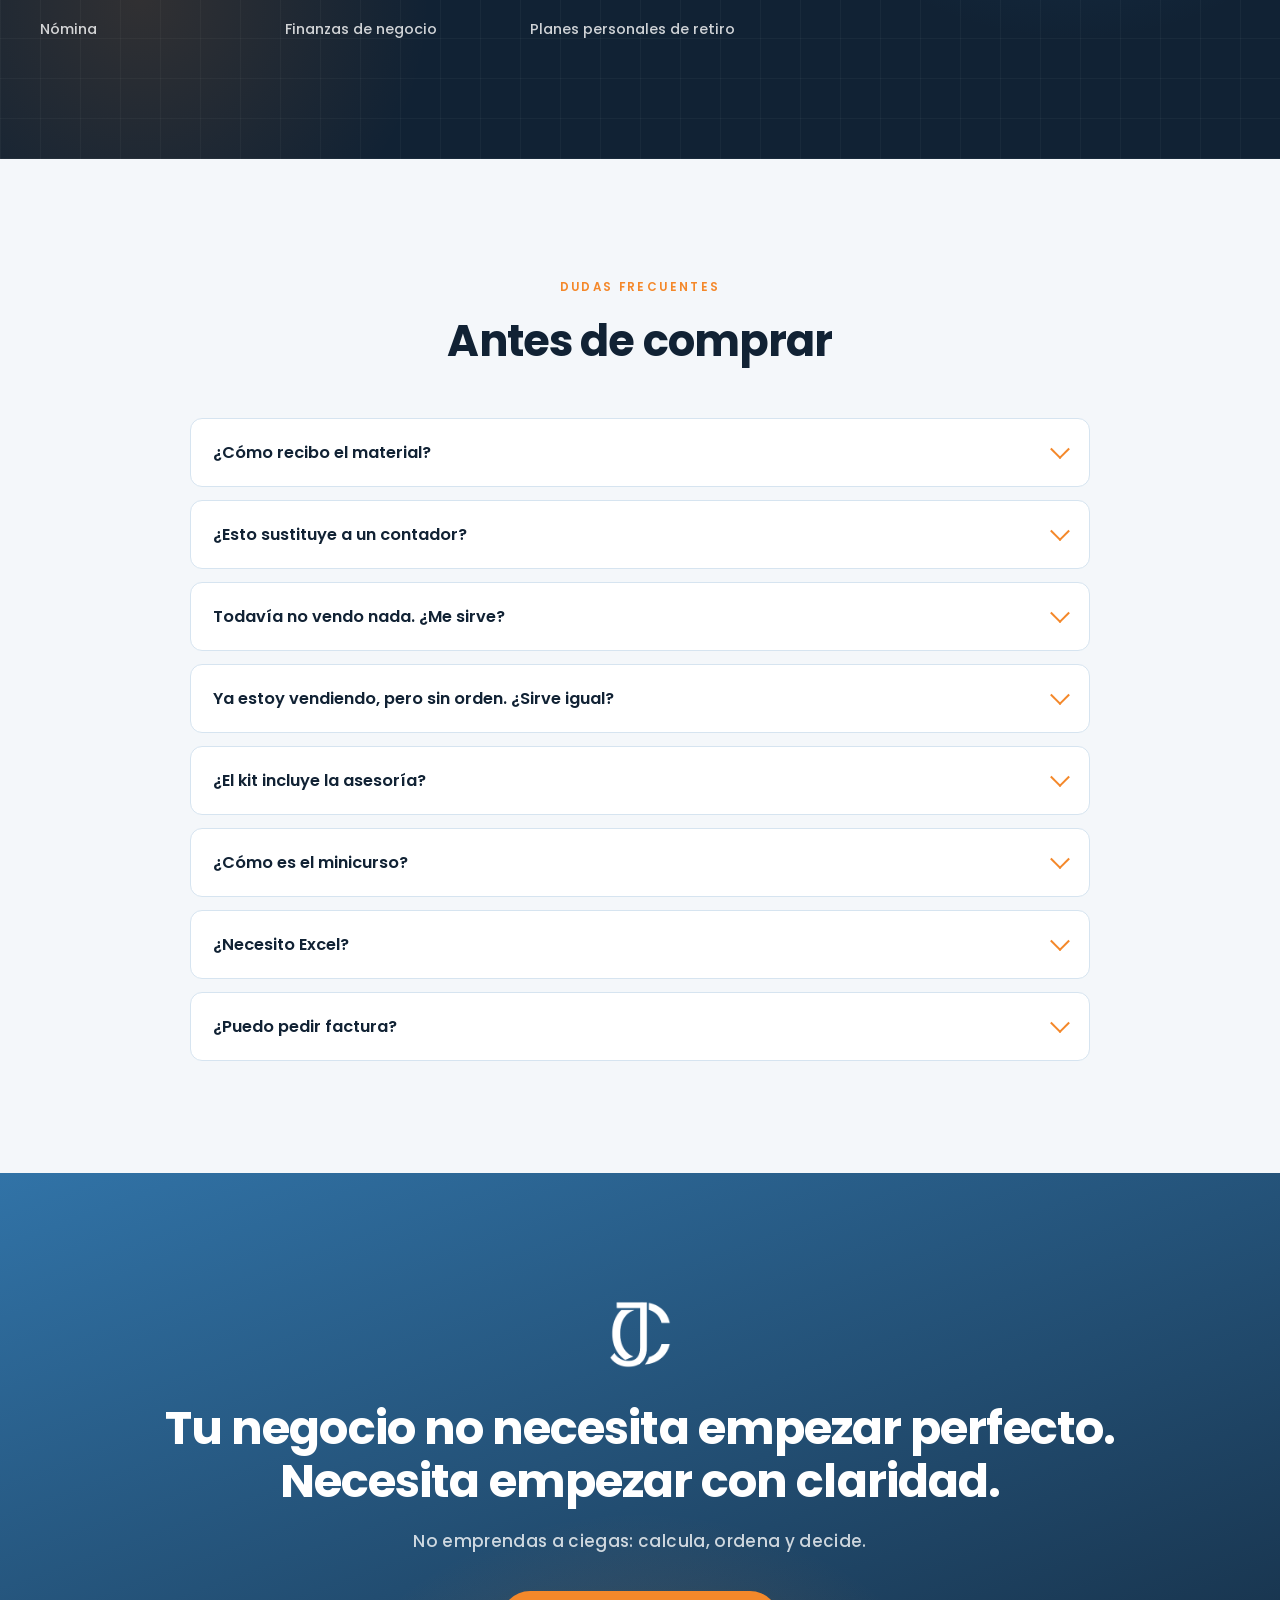
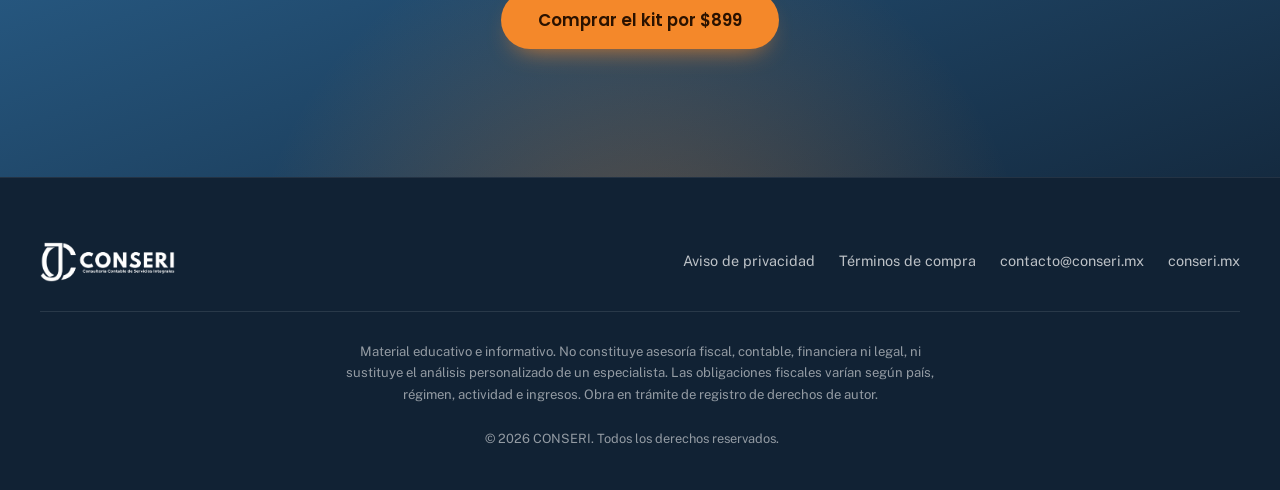
==== commit edec72c2: "Update index.html" ====
--- a/index.html
+++ b/index.html
@@ -36,6 +36,17 @@
 'https://www.googletagmanager.com/gtm.js?id='+i+dl;f.parentNode.insertBefore(j,f);
 })(window,document,'script','dataLayer','GTM-MN6X9CH6');</script>
 <!-- End Google Tag Manager -->
+
+<!-- Google tag (gtag.js) -->
+<script async src="https://www.googletagmanager.com/gtag/js?id=AW-18470481500"></script>
+<script>
+  window.dataLayer = window.dataLayer || [];
+  function gtag(){dataLayer.push(arguments);}
+  gtag('js', new Date());
+
+  gtag('config', 'AW-18470481500');
+</script>
+<!-- End Google tag -->
 
 <meta name="viewport" content="width=device-width, initial-scale=1.0, viewport-fit=cover">
 <title>Antes de Emprender · Finanzas e impuestos que nadie te explica | CONSERI</title>
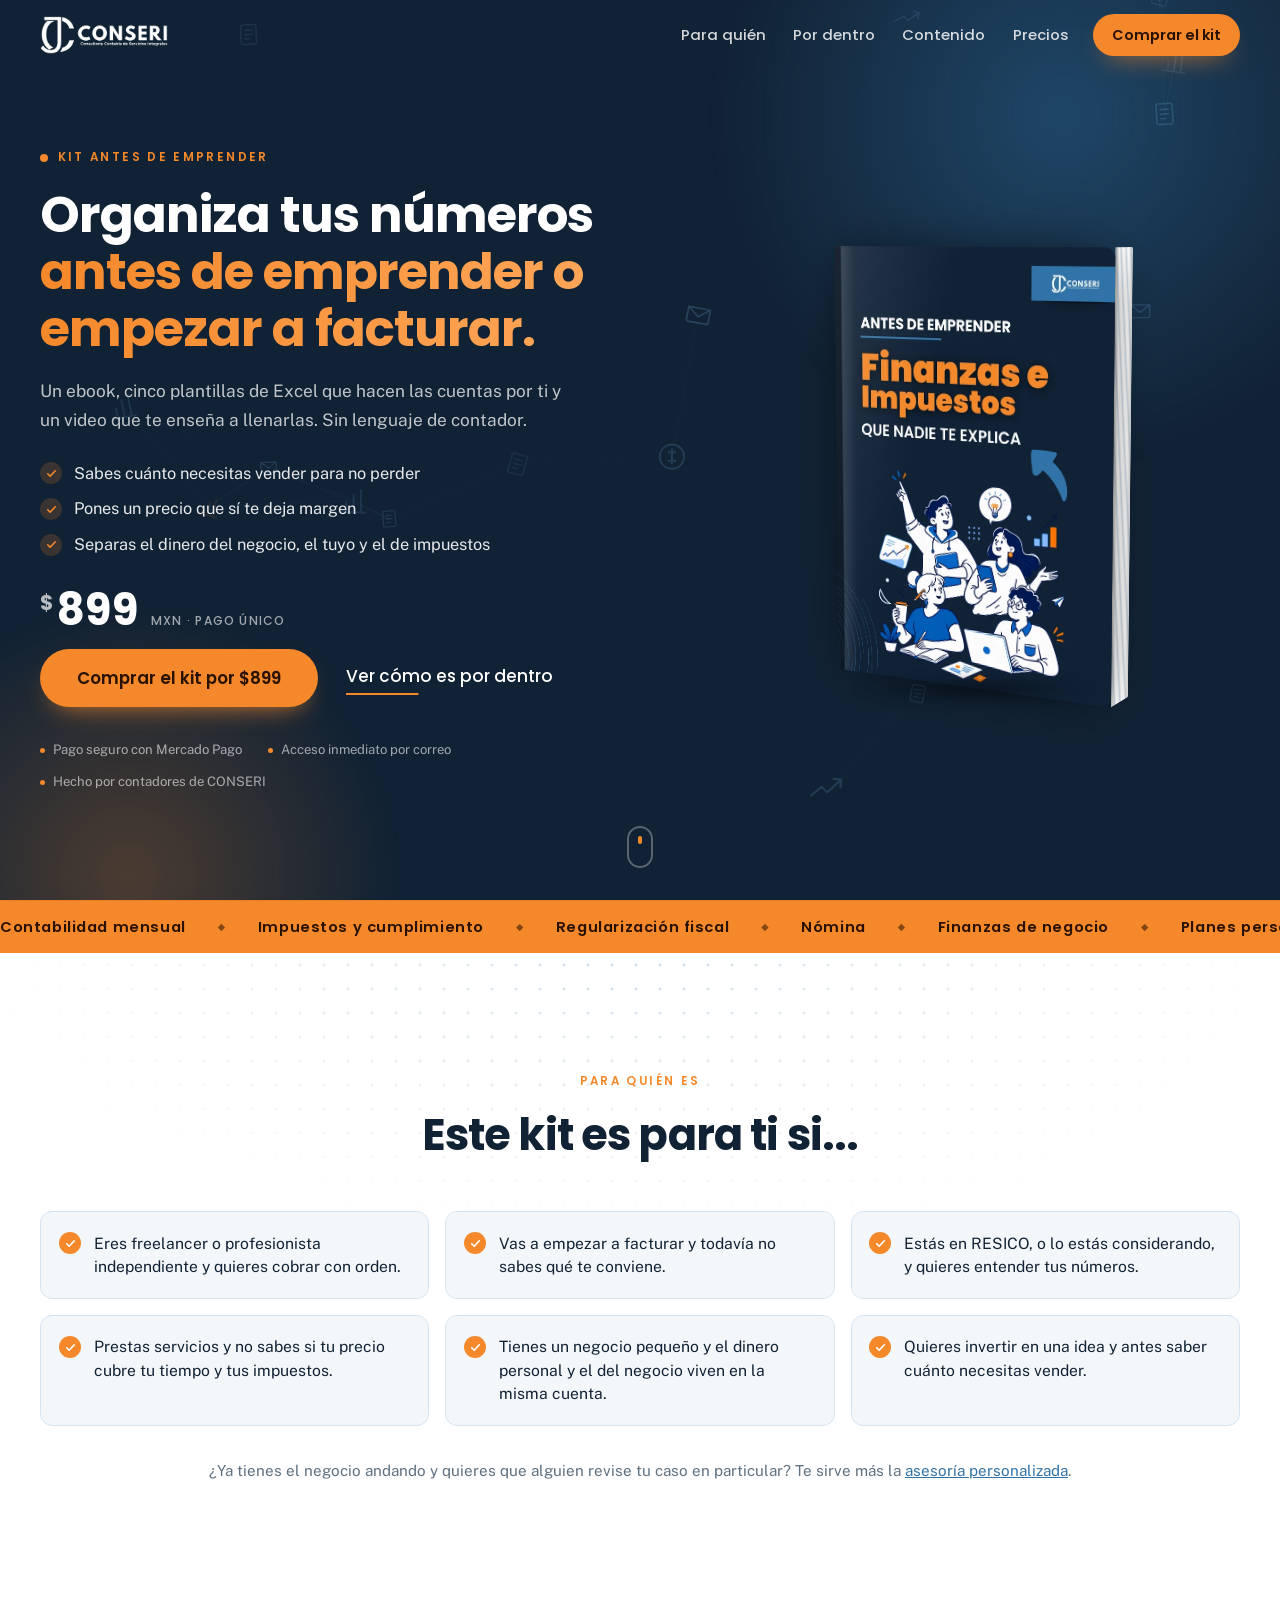
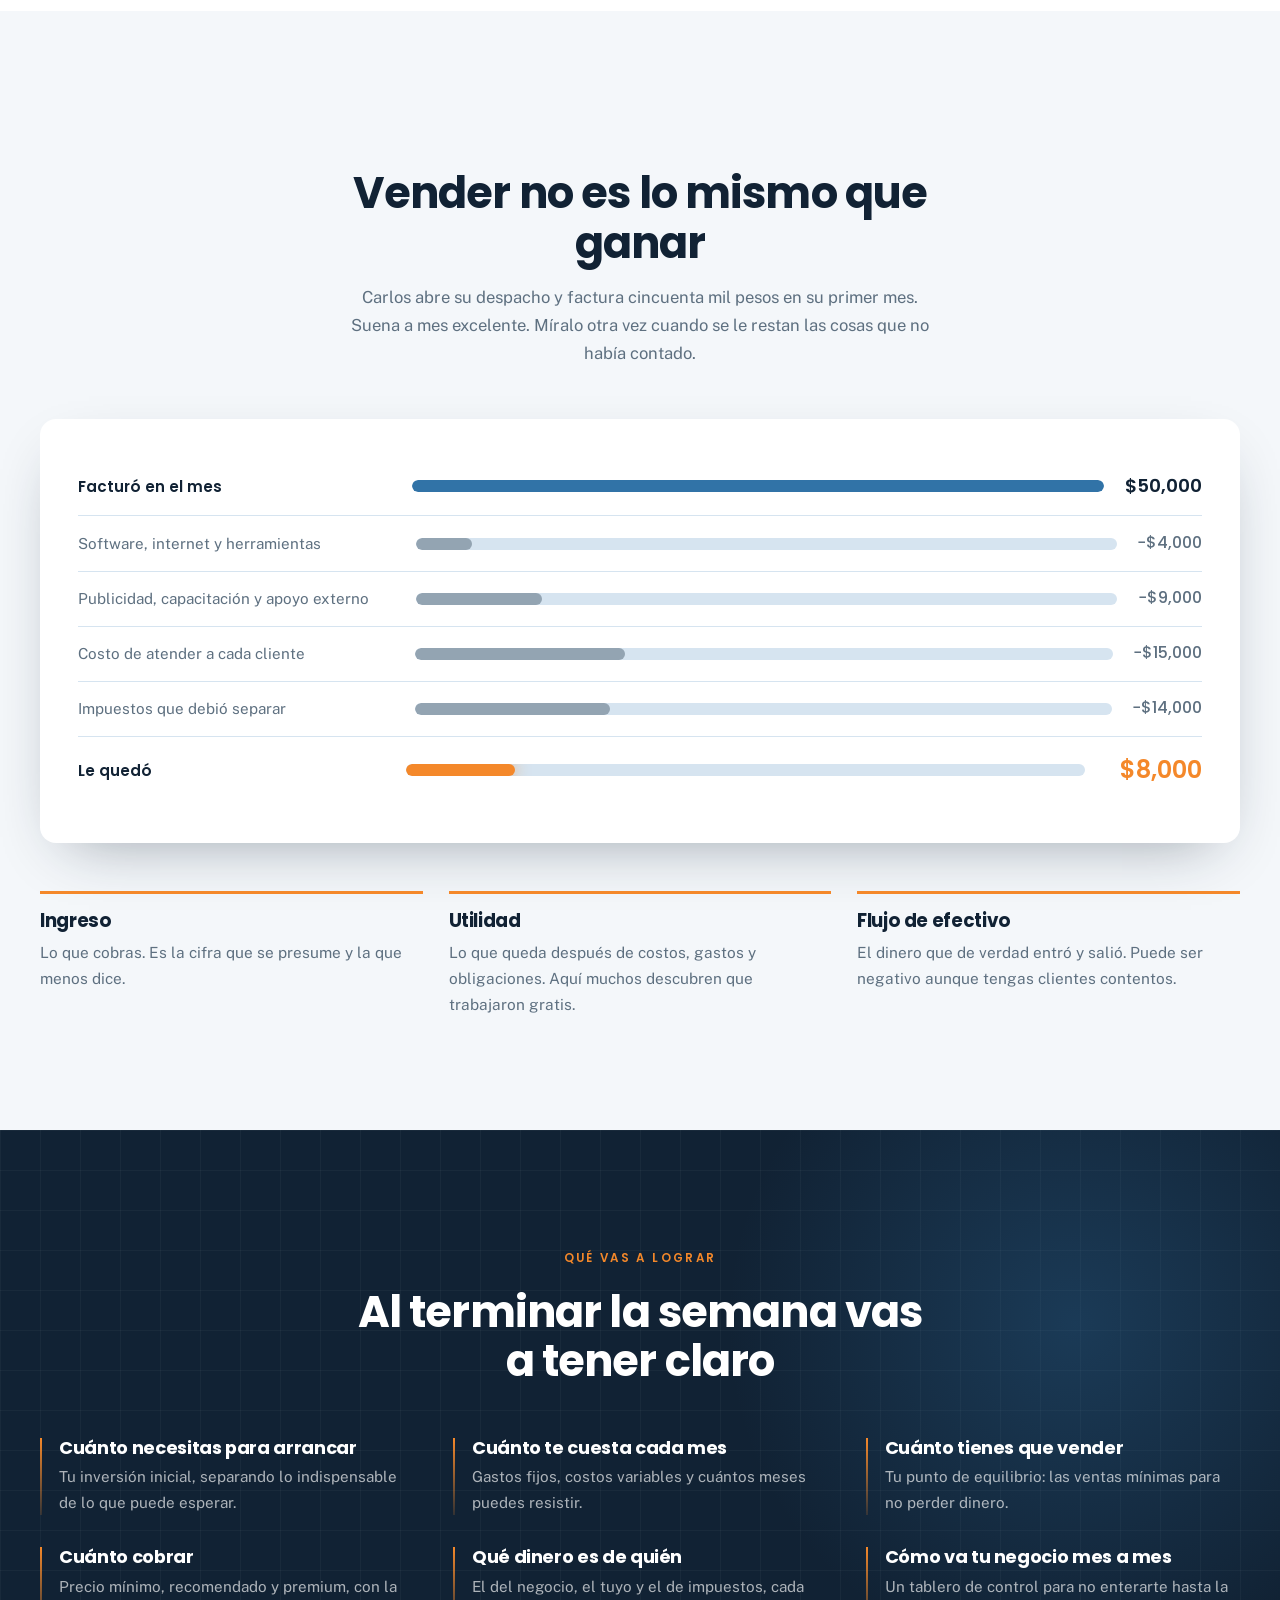
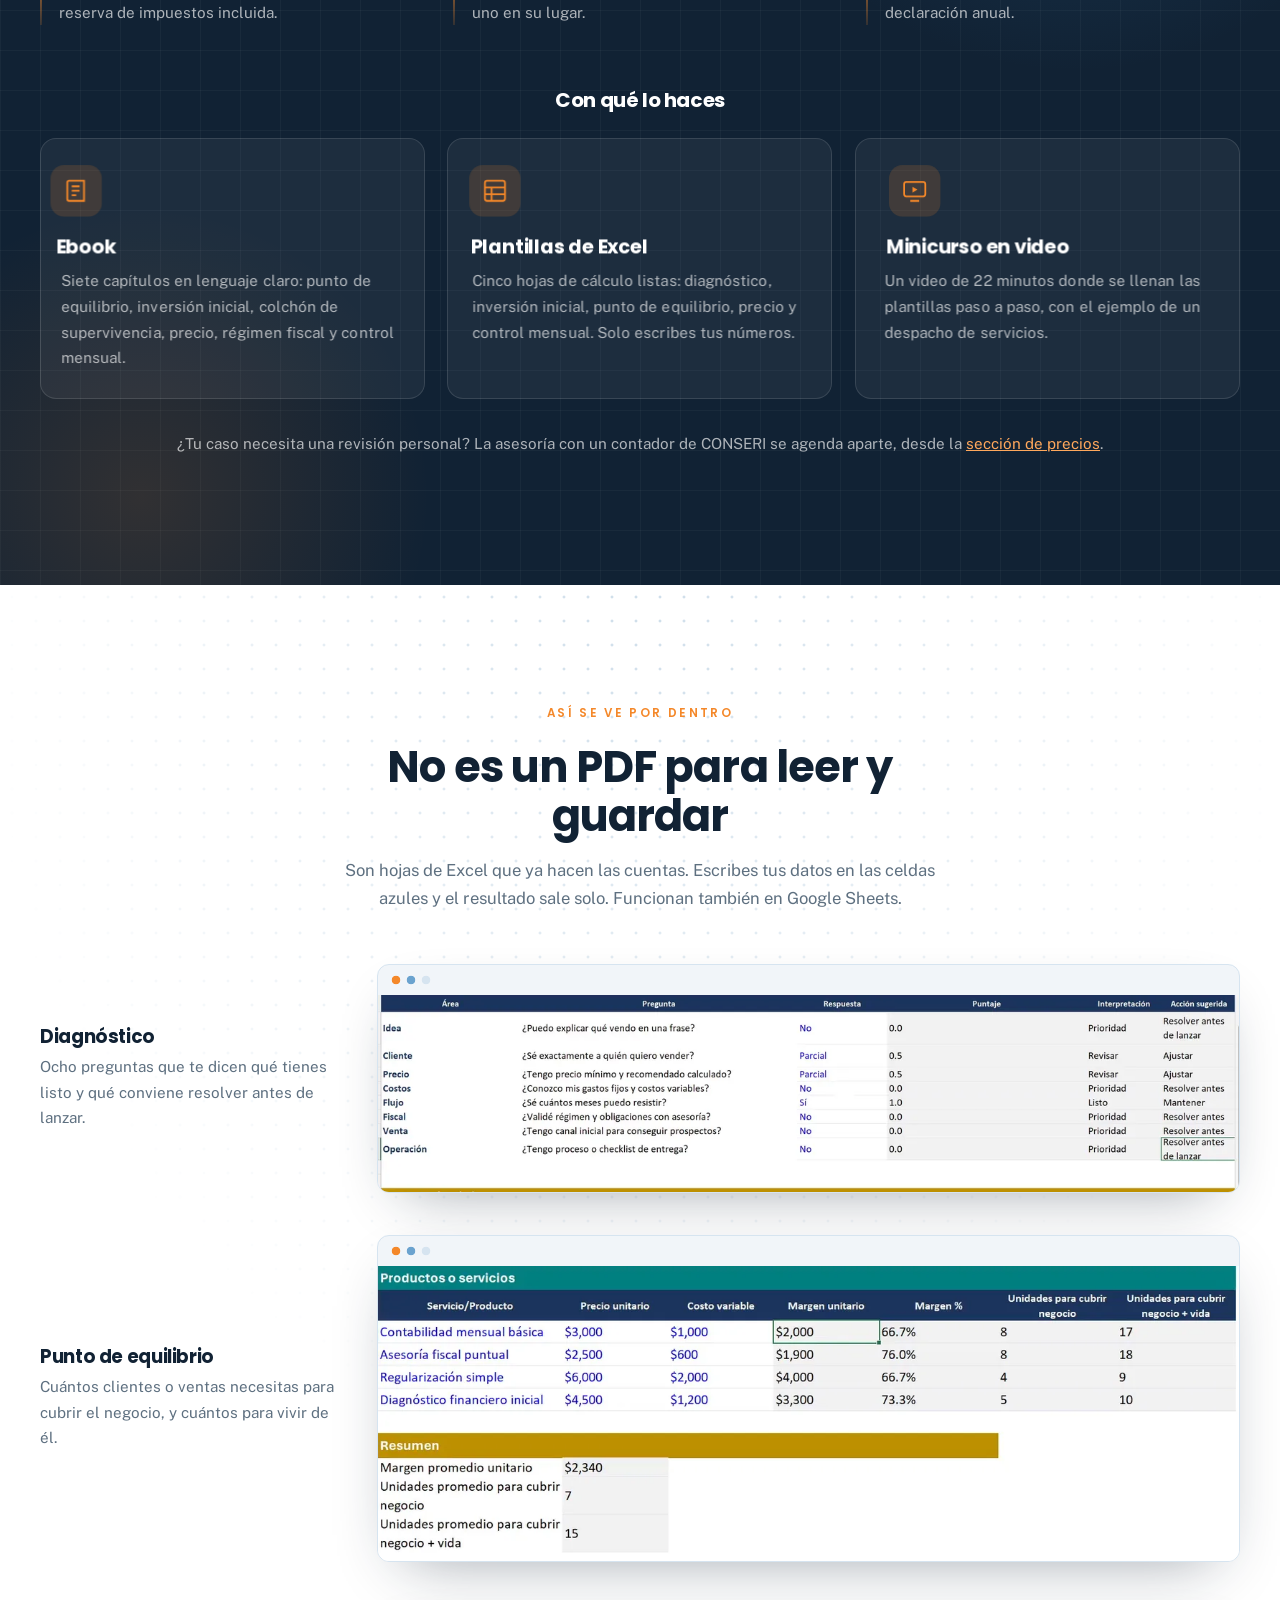
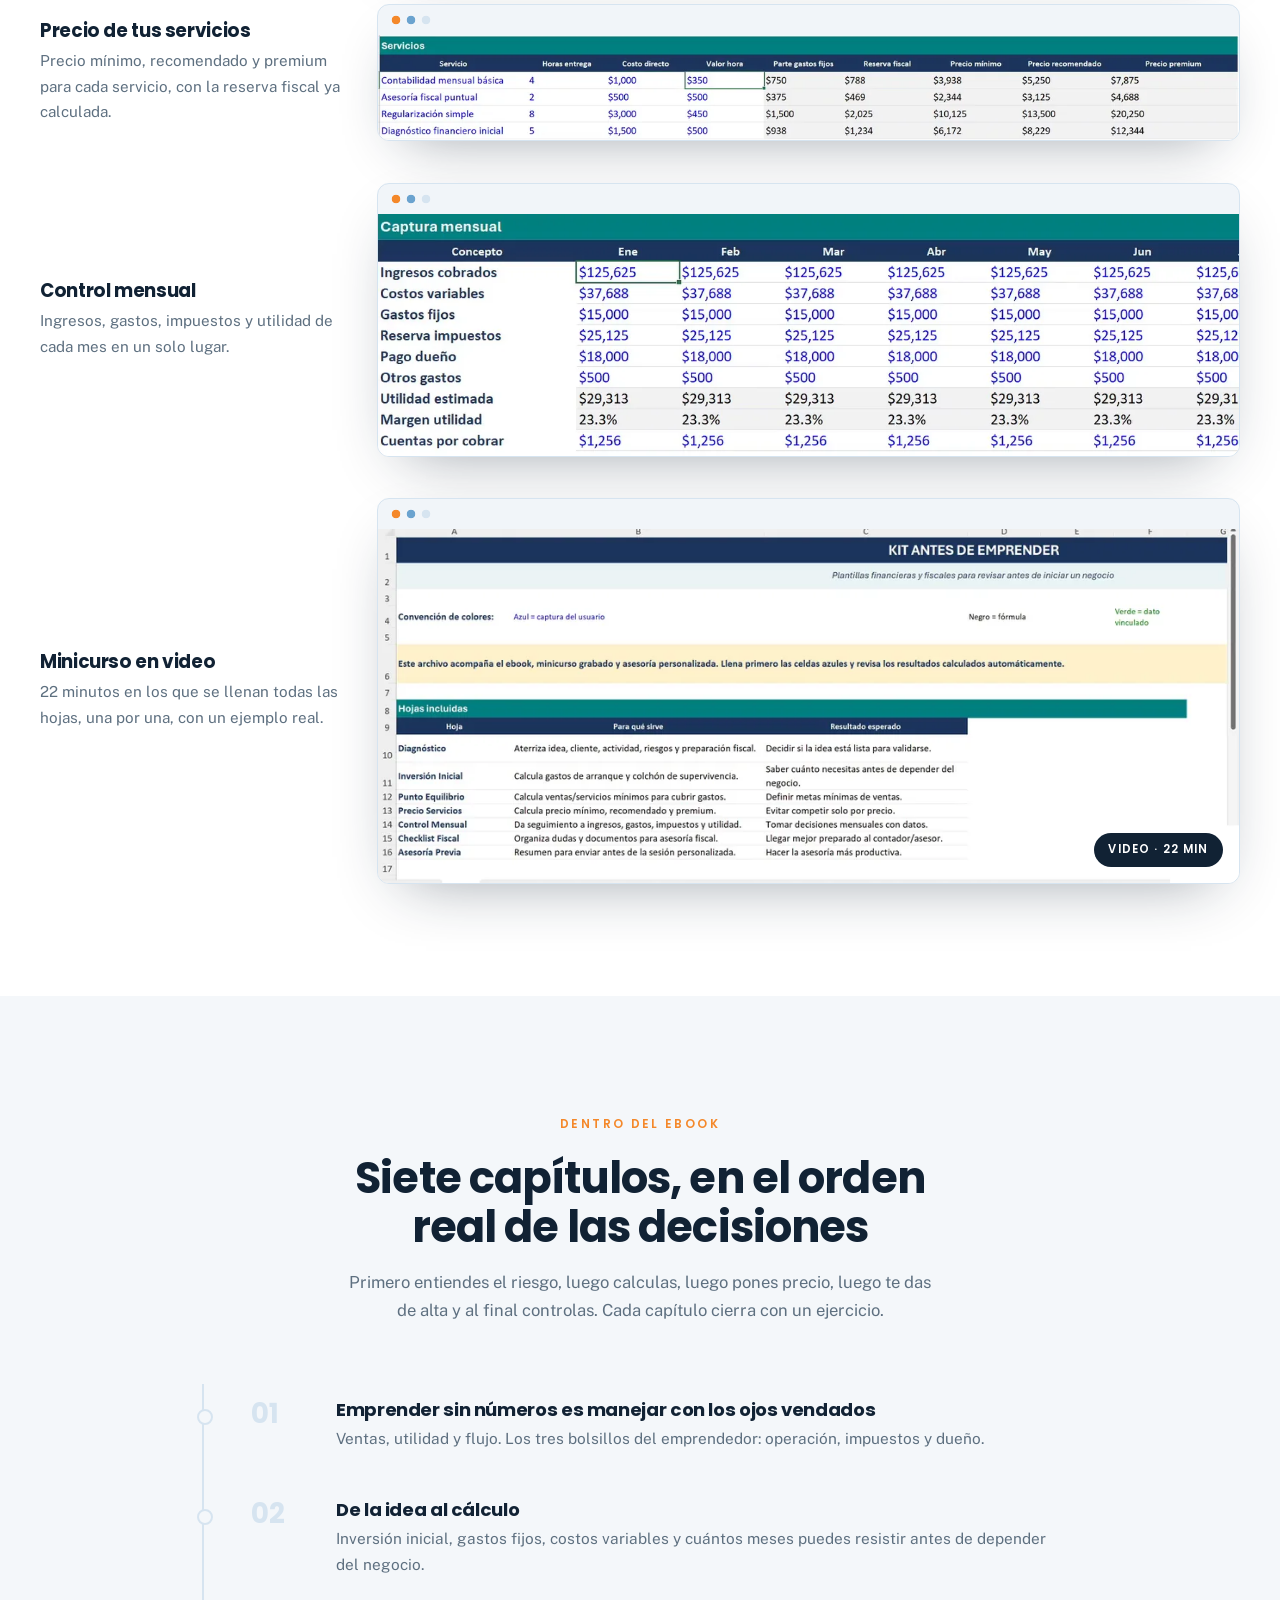
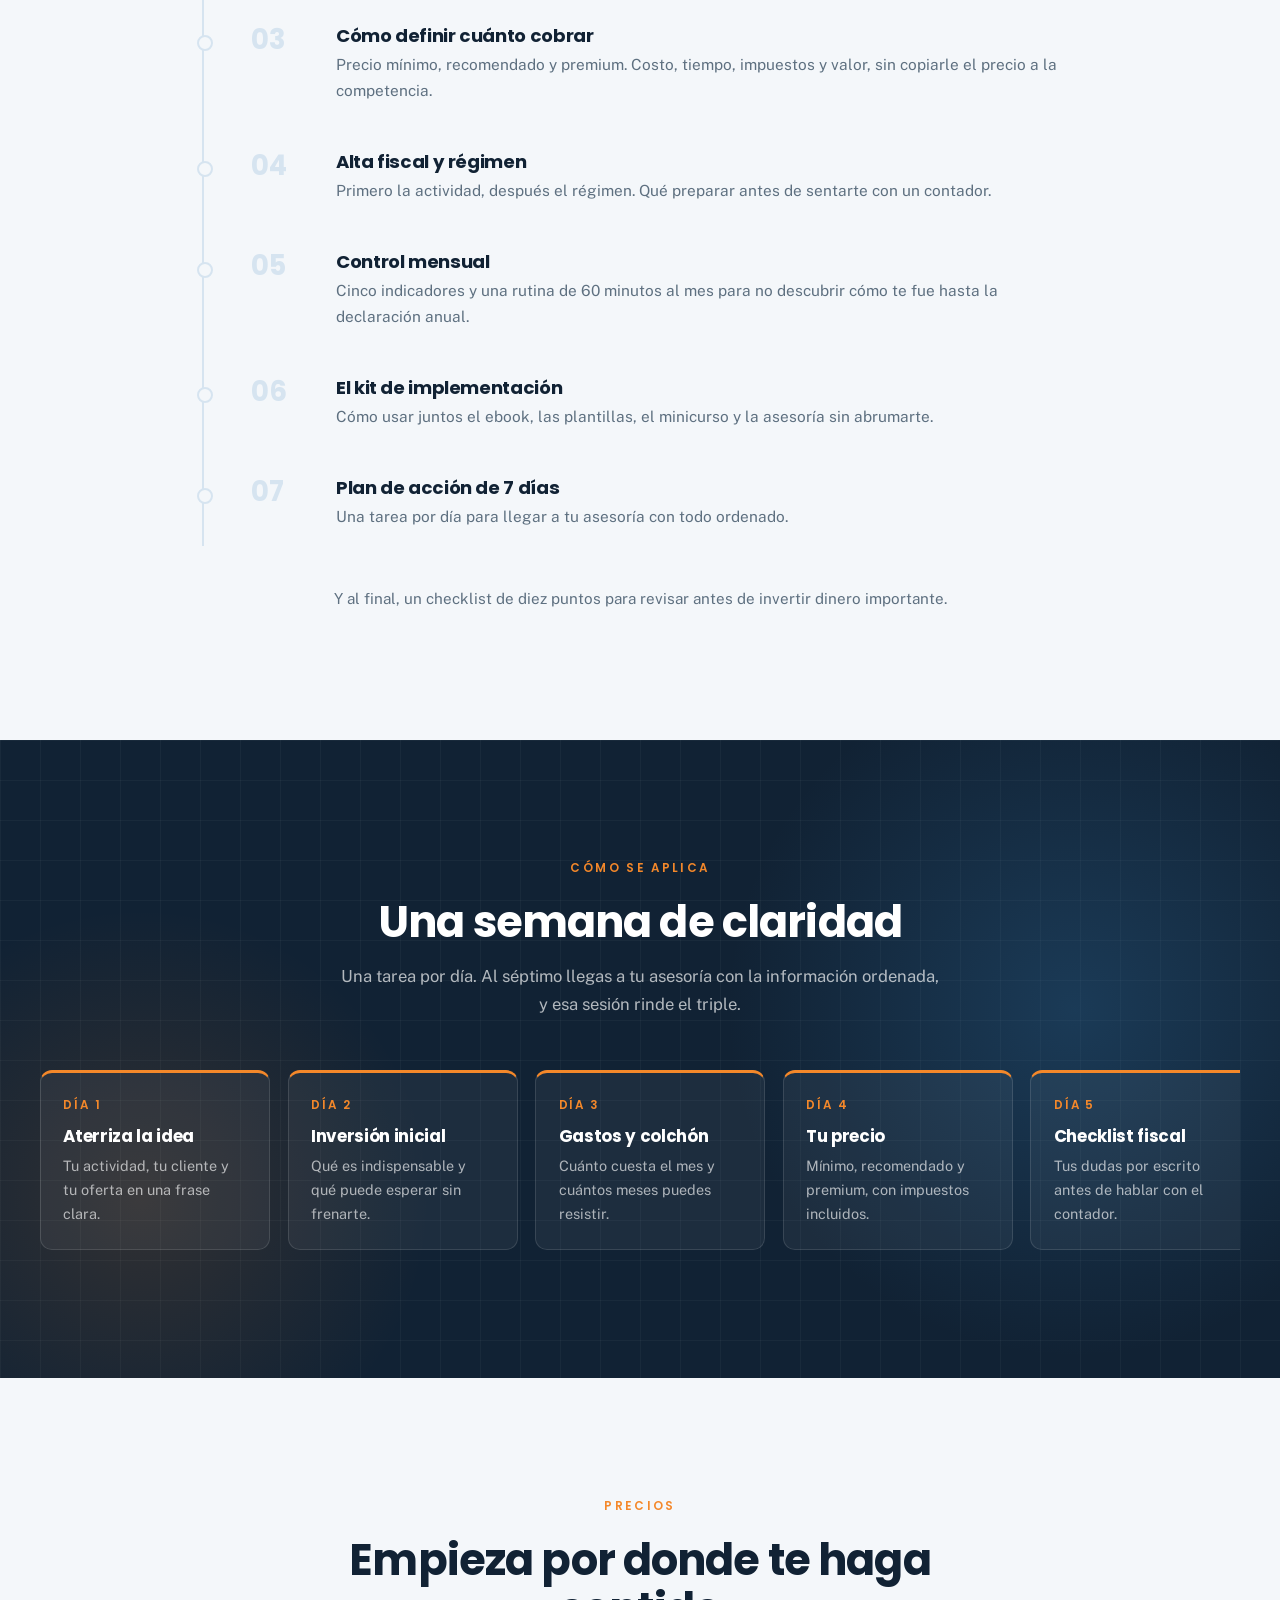
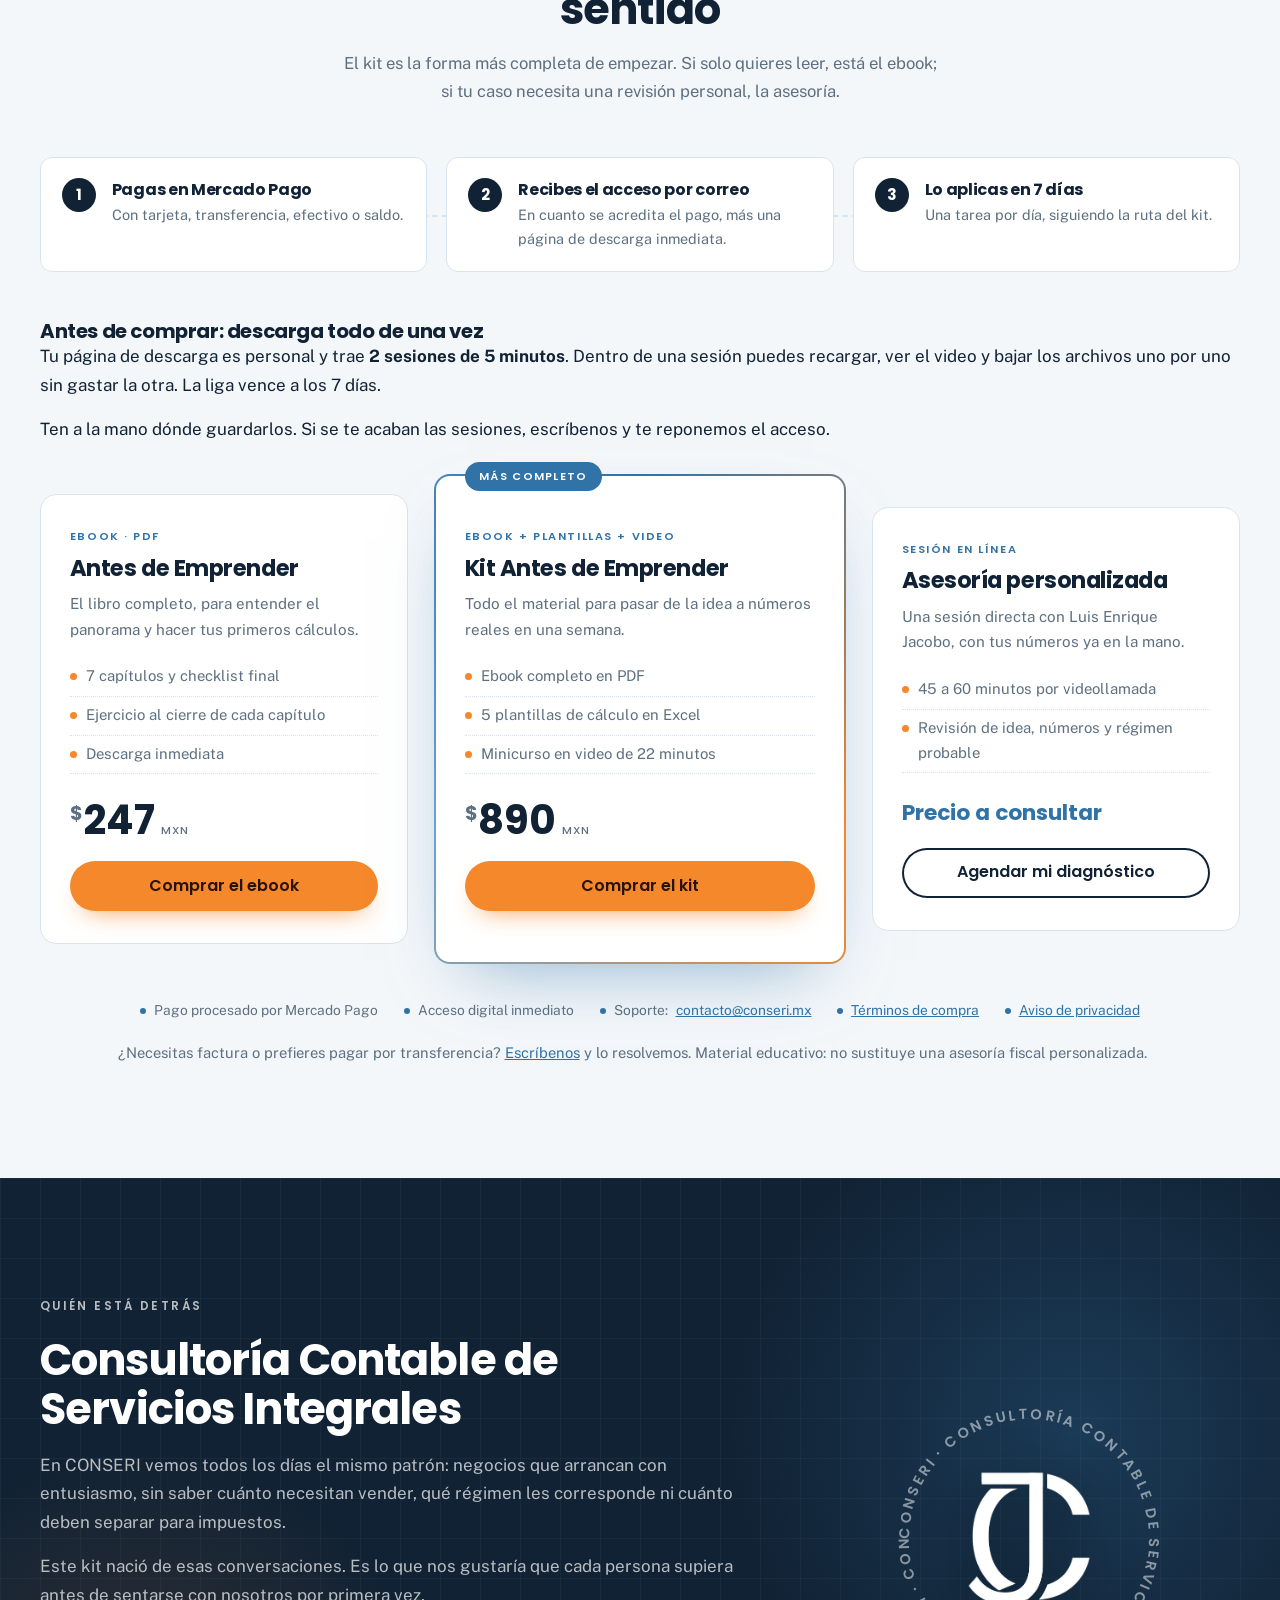
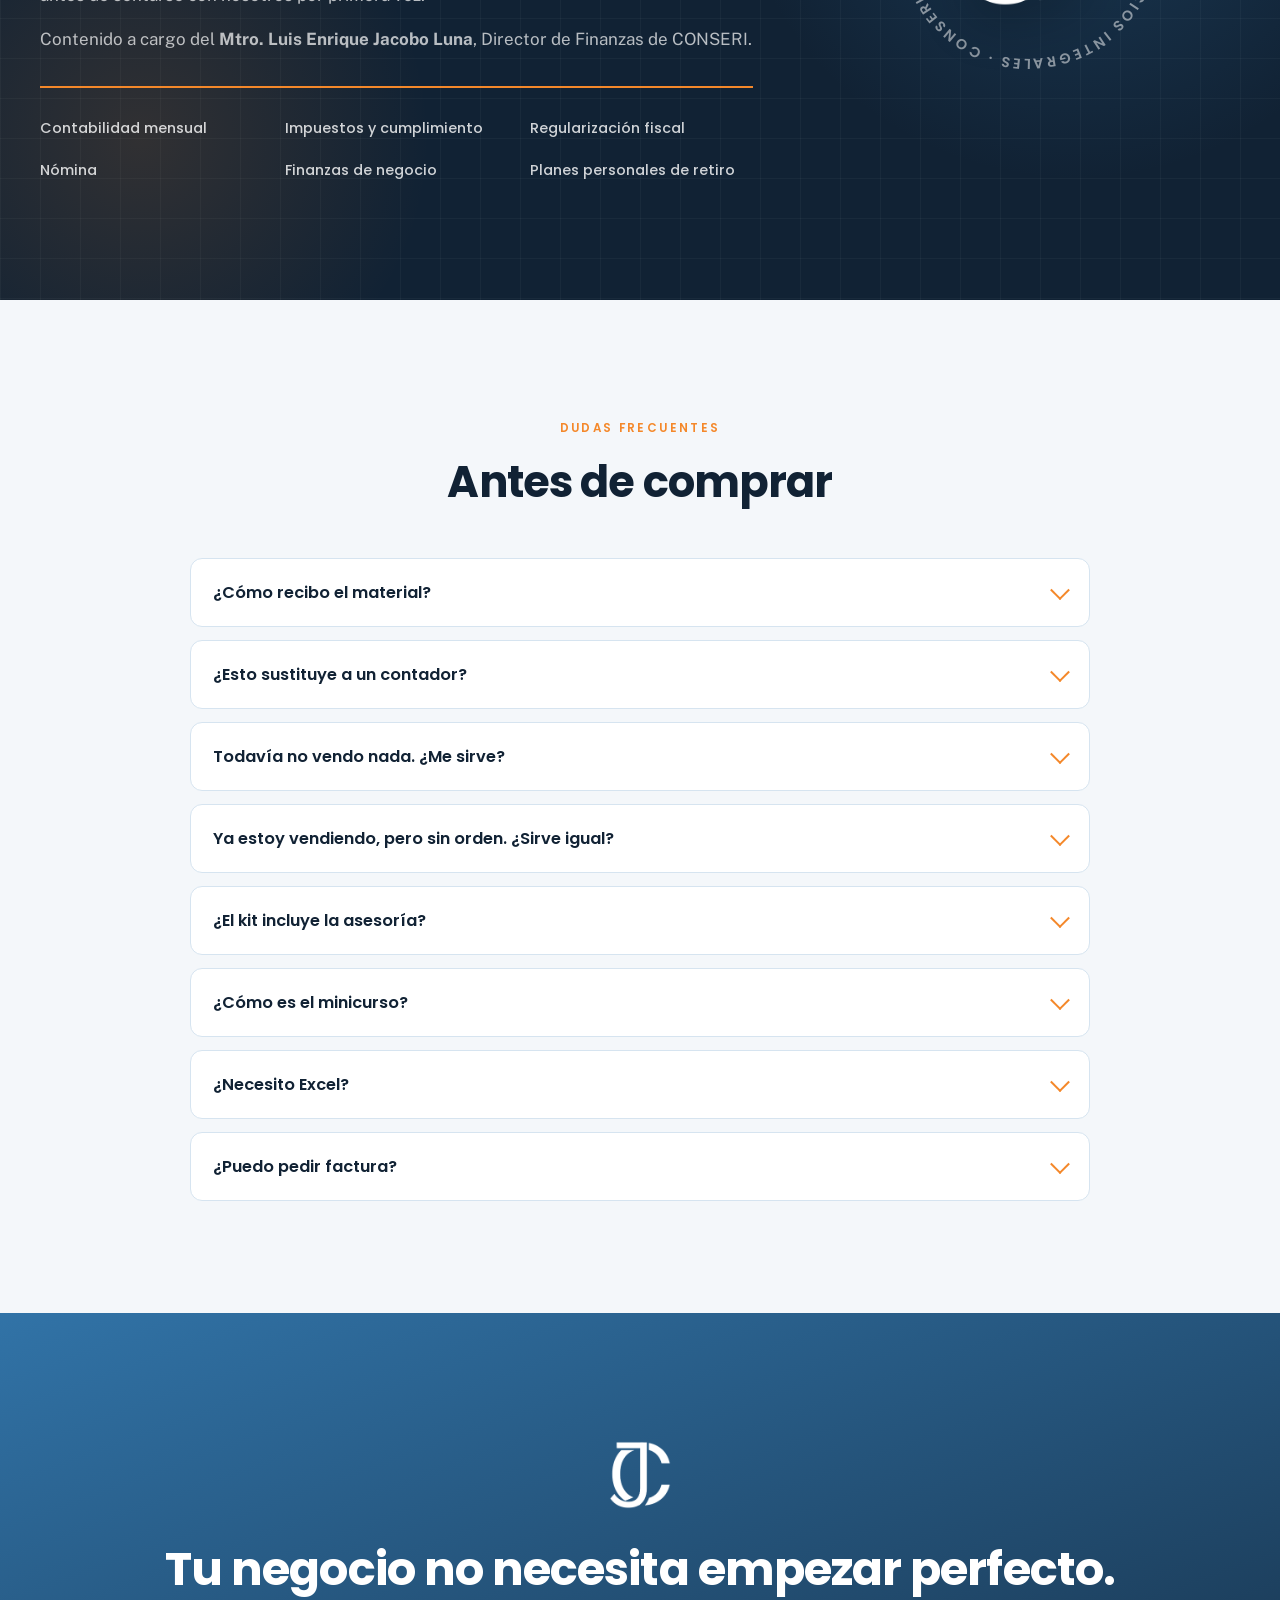
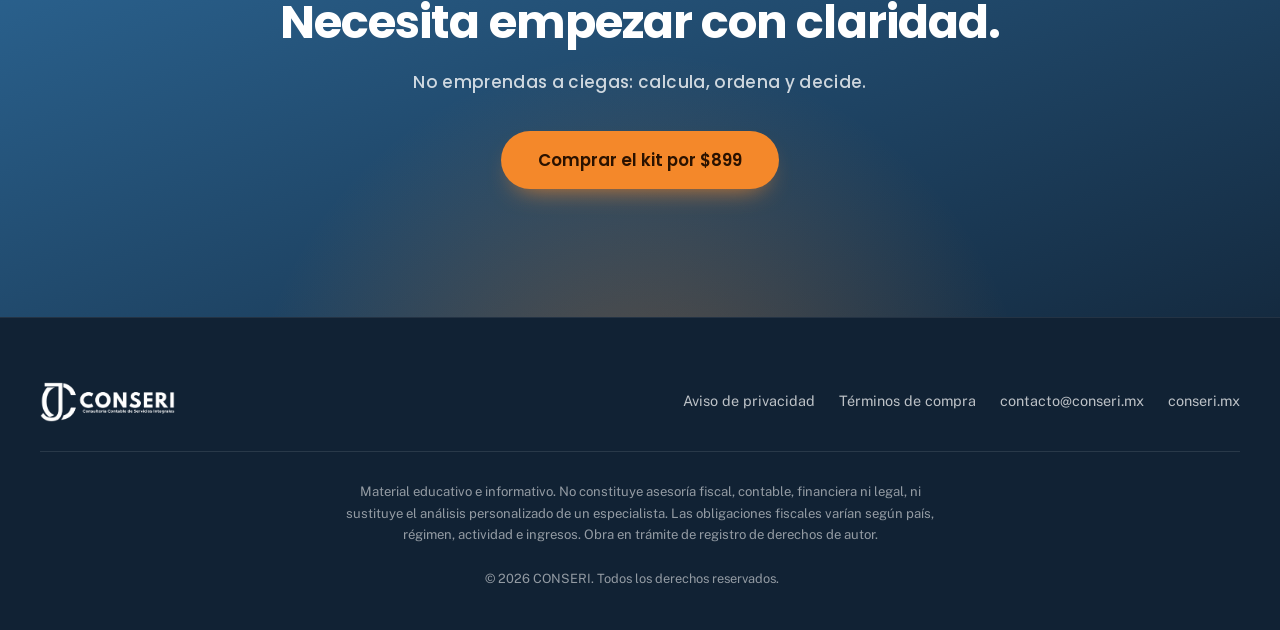
==== commit 7fe8862c: "Update index.html" ====
--- a/index.html
+++ b/index.html
@@ -634,6 +634,22 @@
     </li>
   </ol>
 
+  <!-- Las descargas tienen ventana. Se dice ANTES de pagar, no en la pantalla
+       de entrega: quien lo sepa de antemano descarga todo de una vez y no
+       termina escribiendo a soporte. -->
+  <aside class="nota-descarga animar" data-animar="subir">
+    <h3 class="nota-descarga__titulo">Antes de comprar: descarga todo de una vez</h3>
+    <p>
+      Tu página de descarga es personal y trae <strong>2 sesiones de 5 minutos</strong>.
+      Dentro de una sesión puedes recargar, ver el video y bajar los archivos uno
+      por uno sin gastar la otra. La liga vence a los 7 días.
+    </p>
+    <p class="nota-descarga__pie">
+      Ten a la mano dónde guardarlos. Si se te acaban las sesiones, escríbenos y
+      te reponemos el acceso.
+    </p>
+  </aside>
+
   <div class="catalogo">
 
     <article class="producto animar" data-animar="subir">
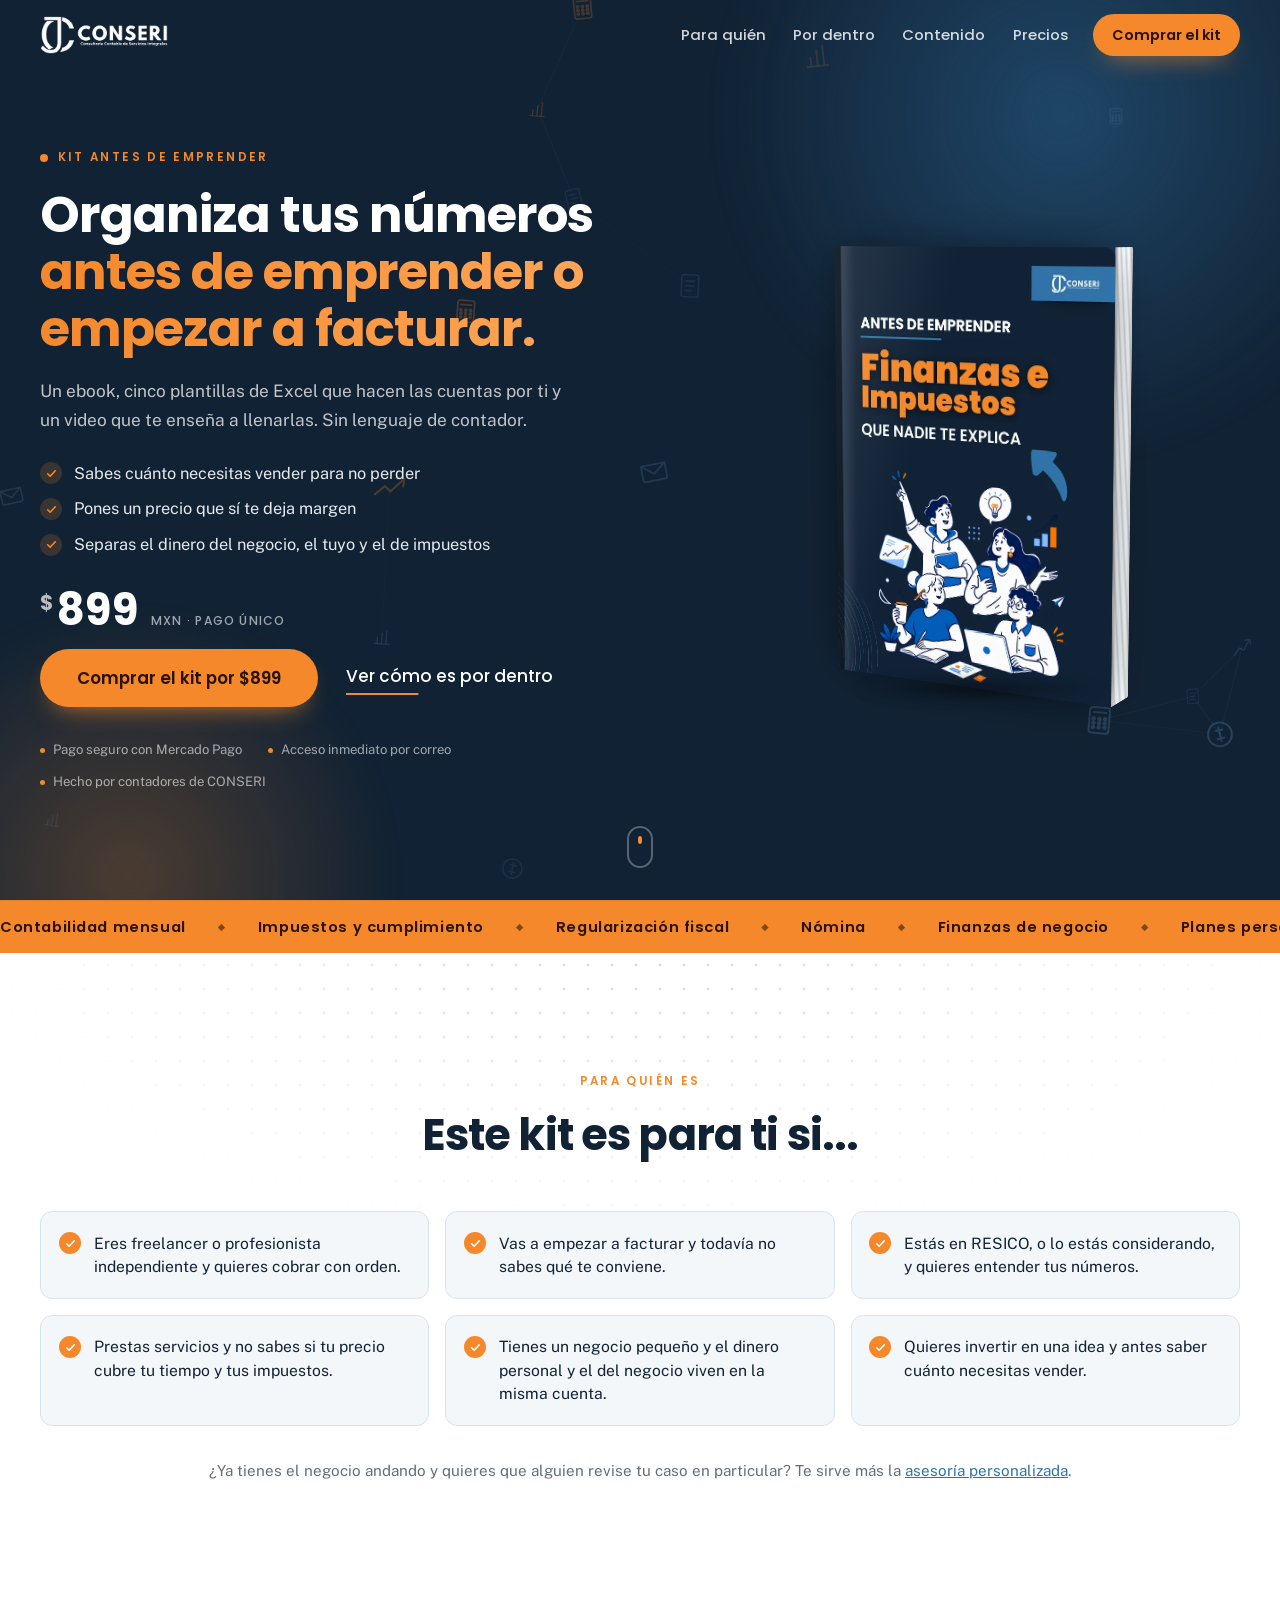
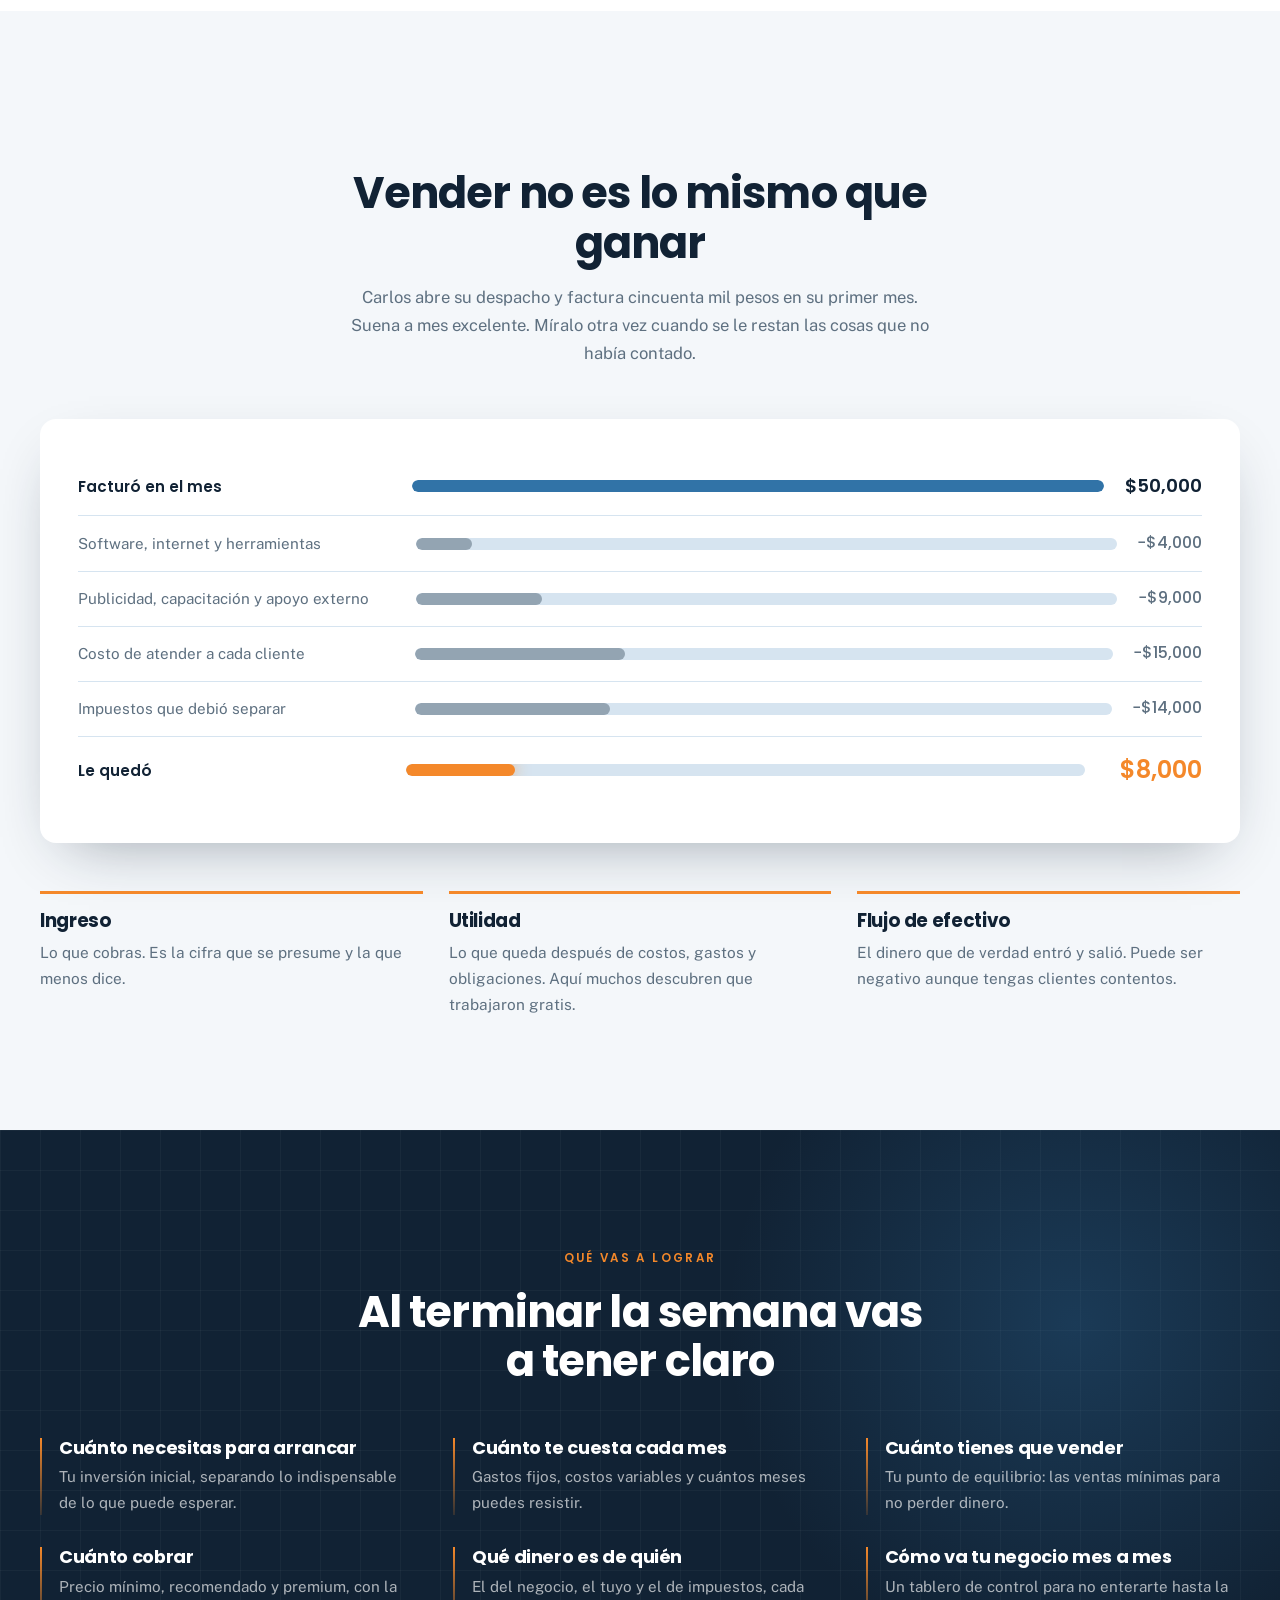
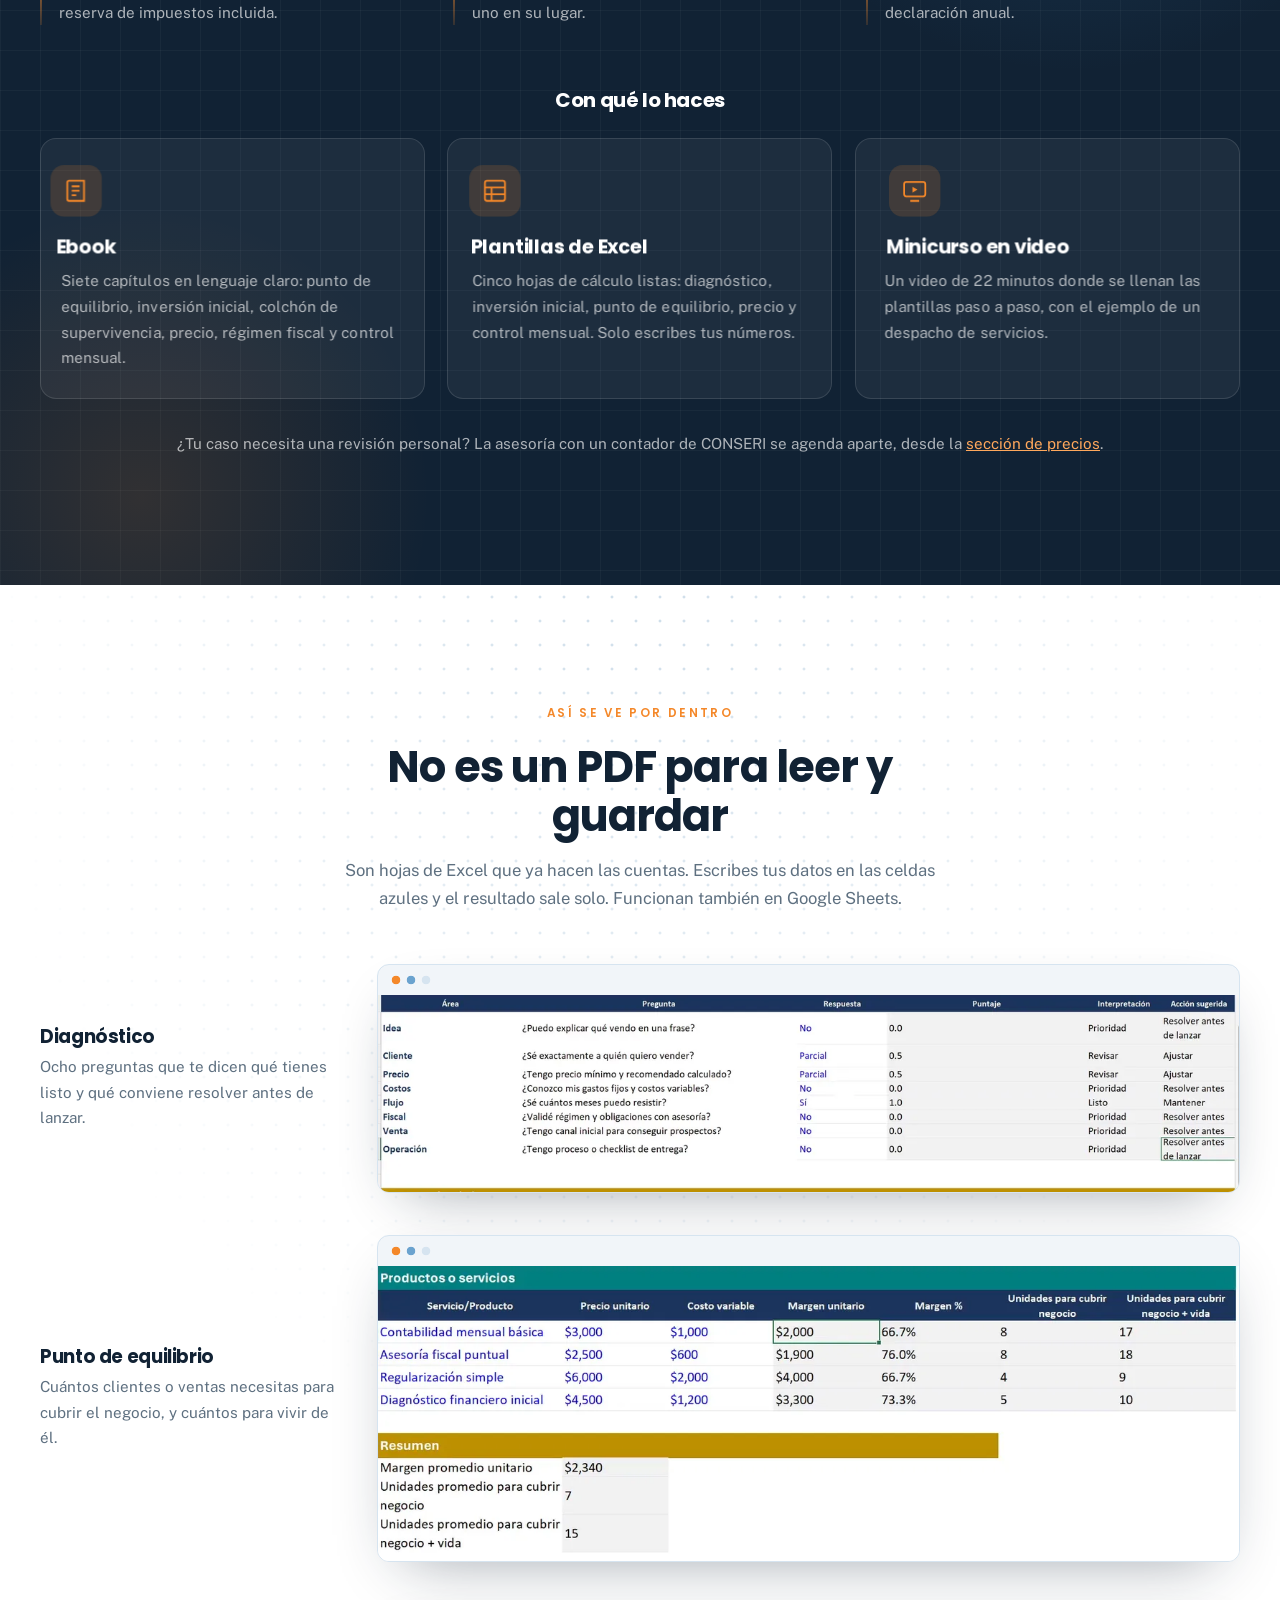
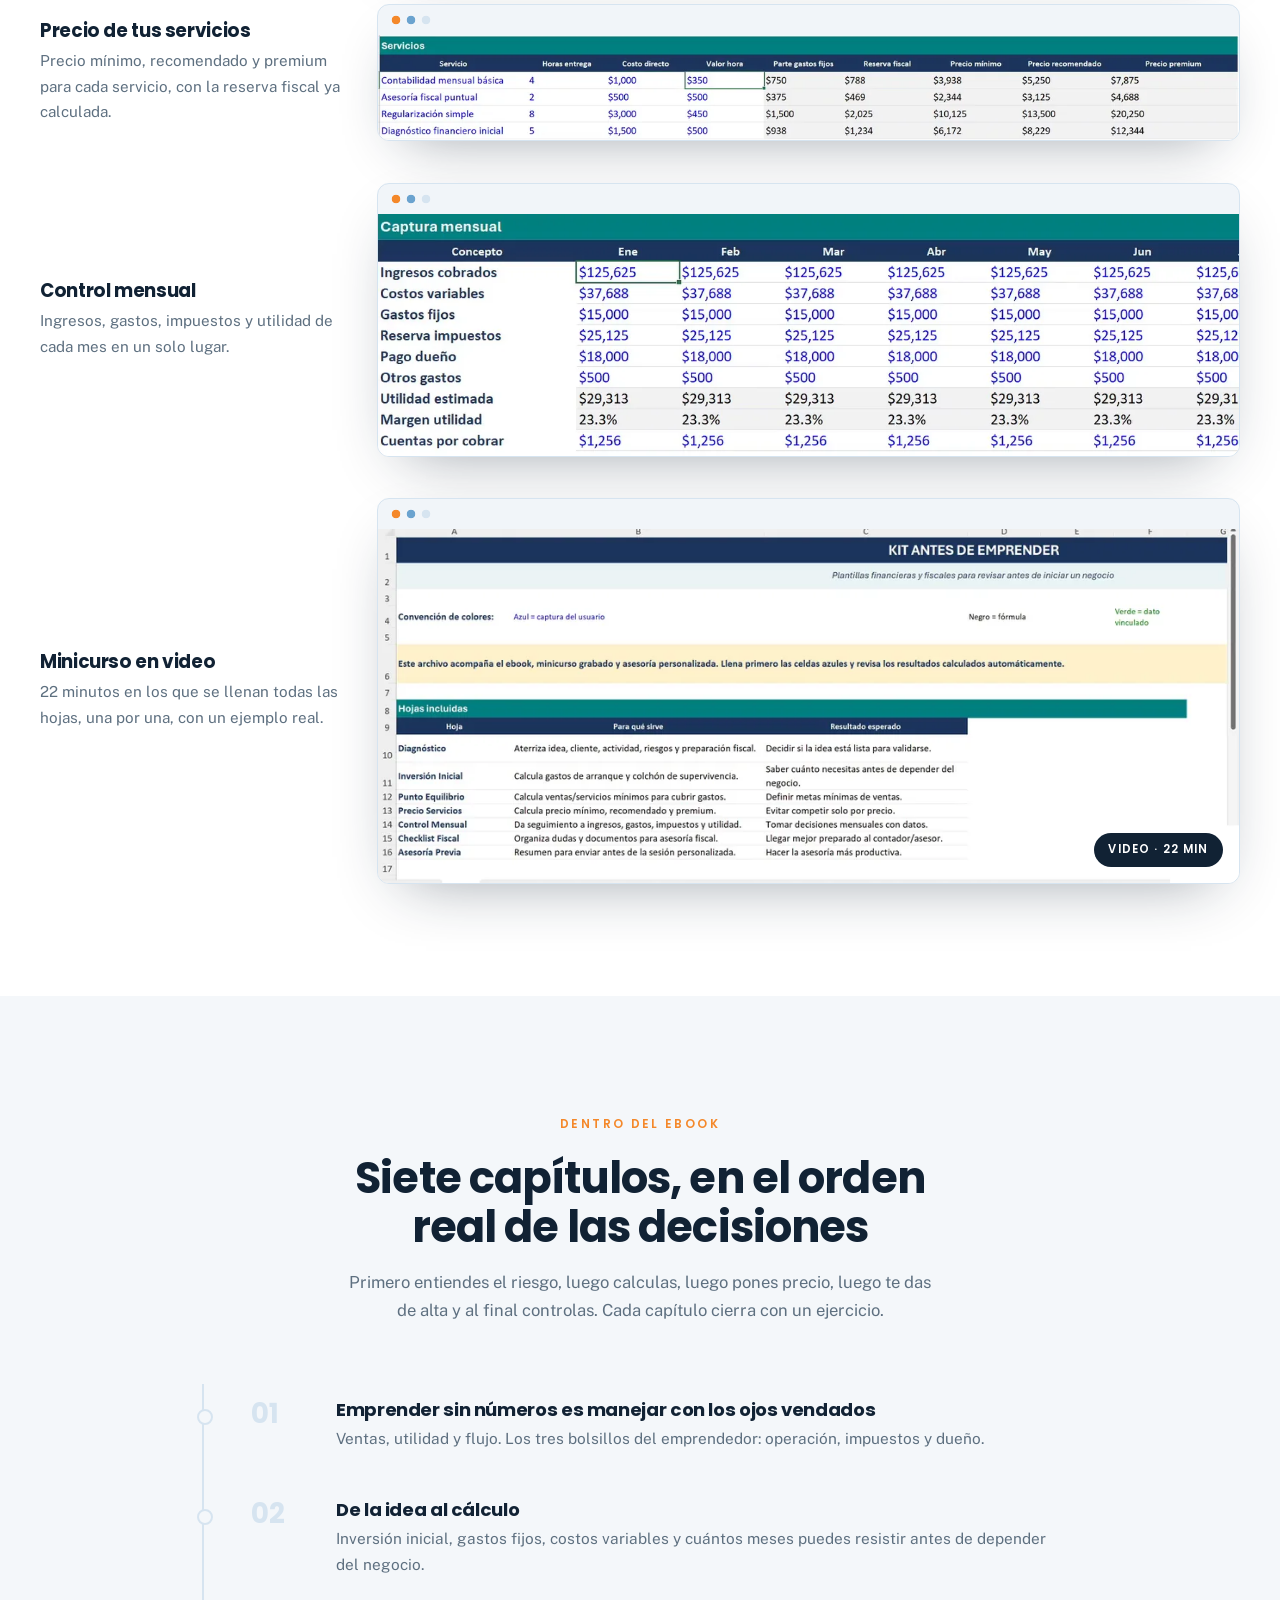
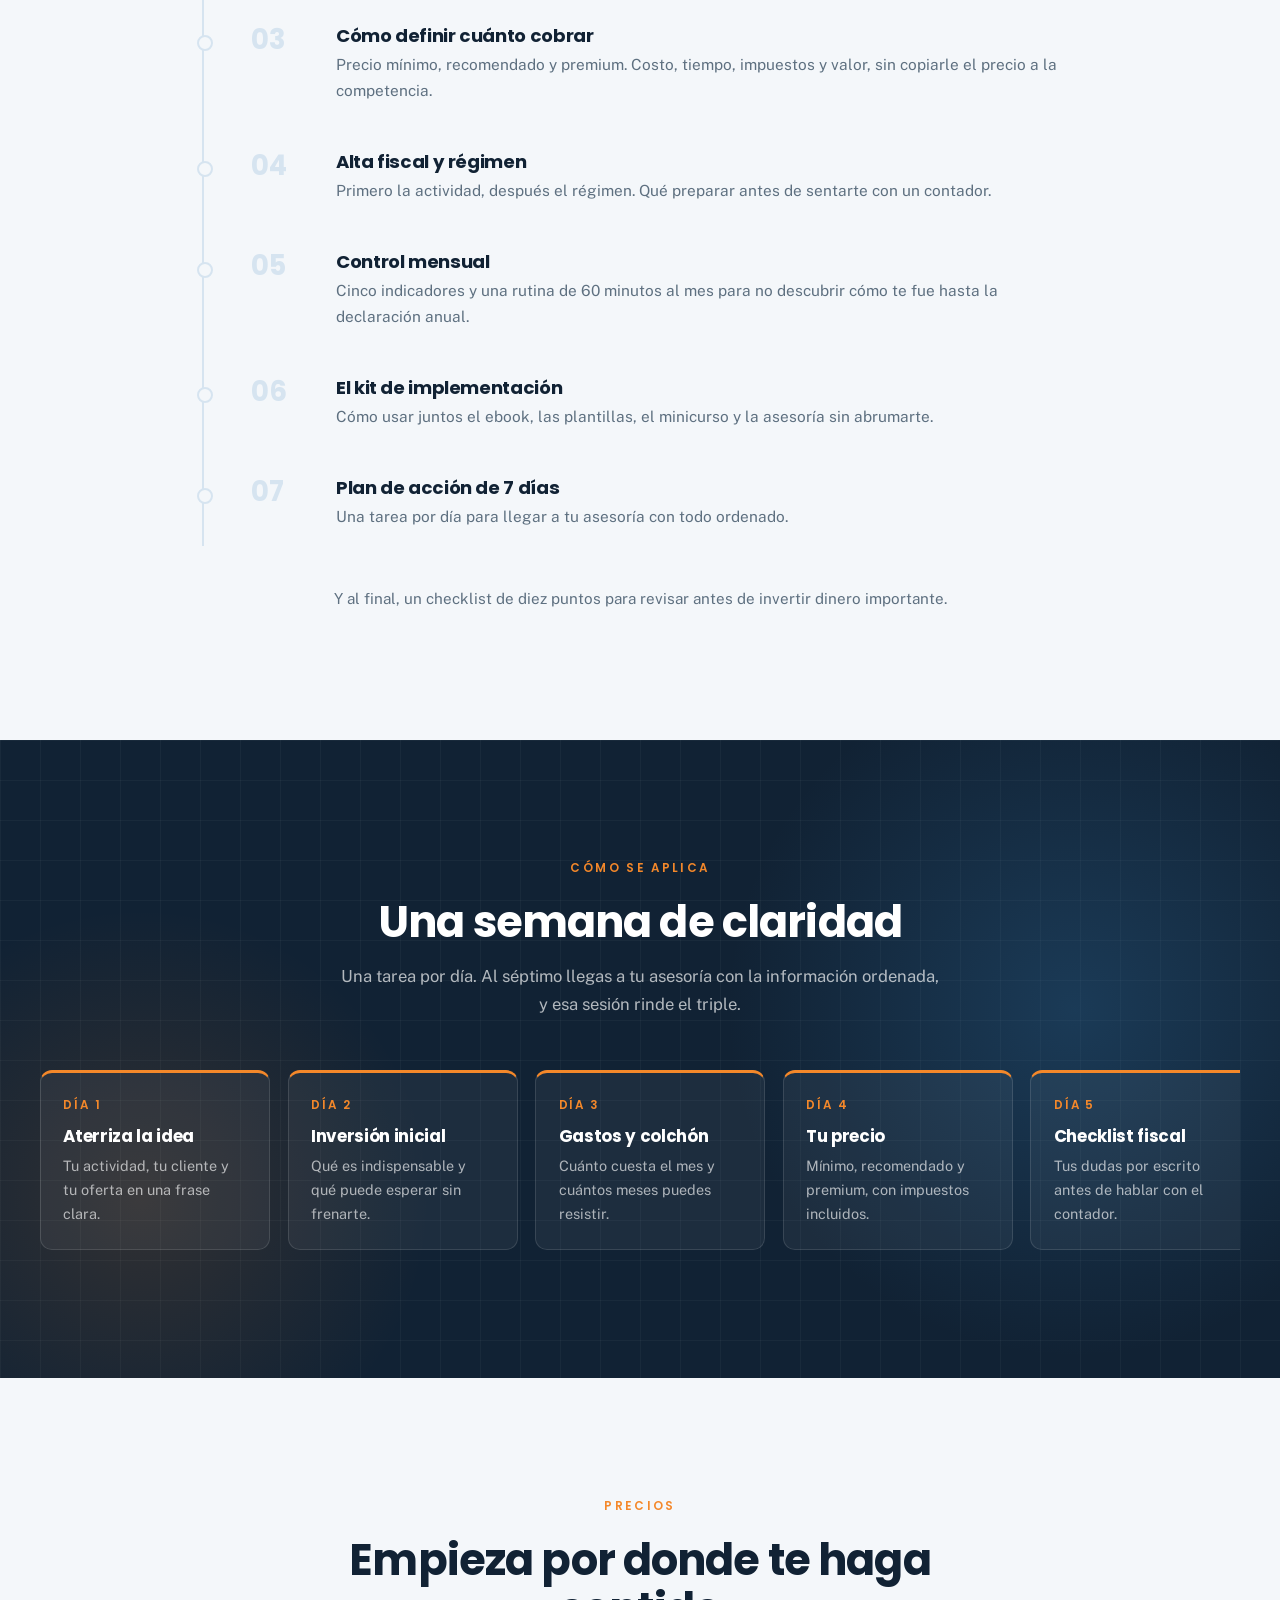
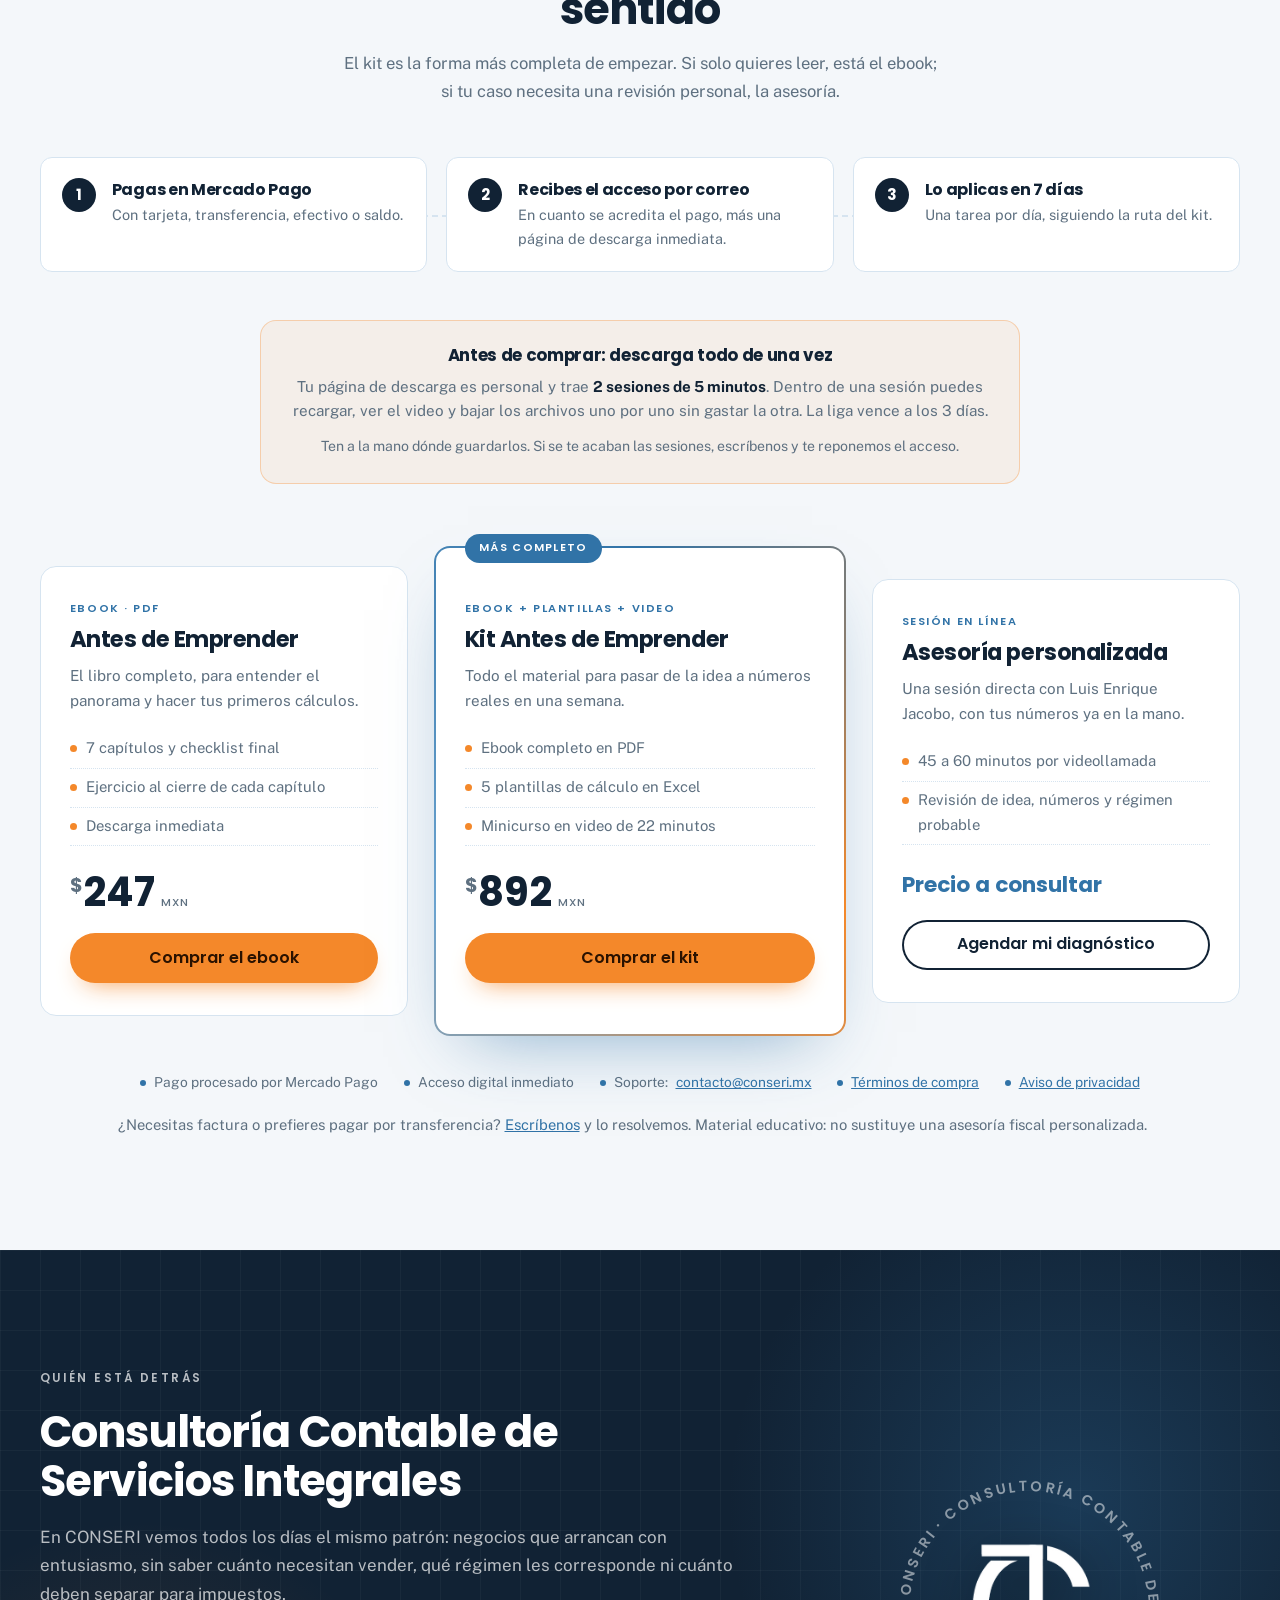
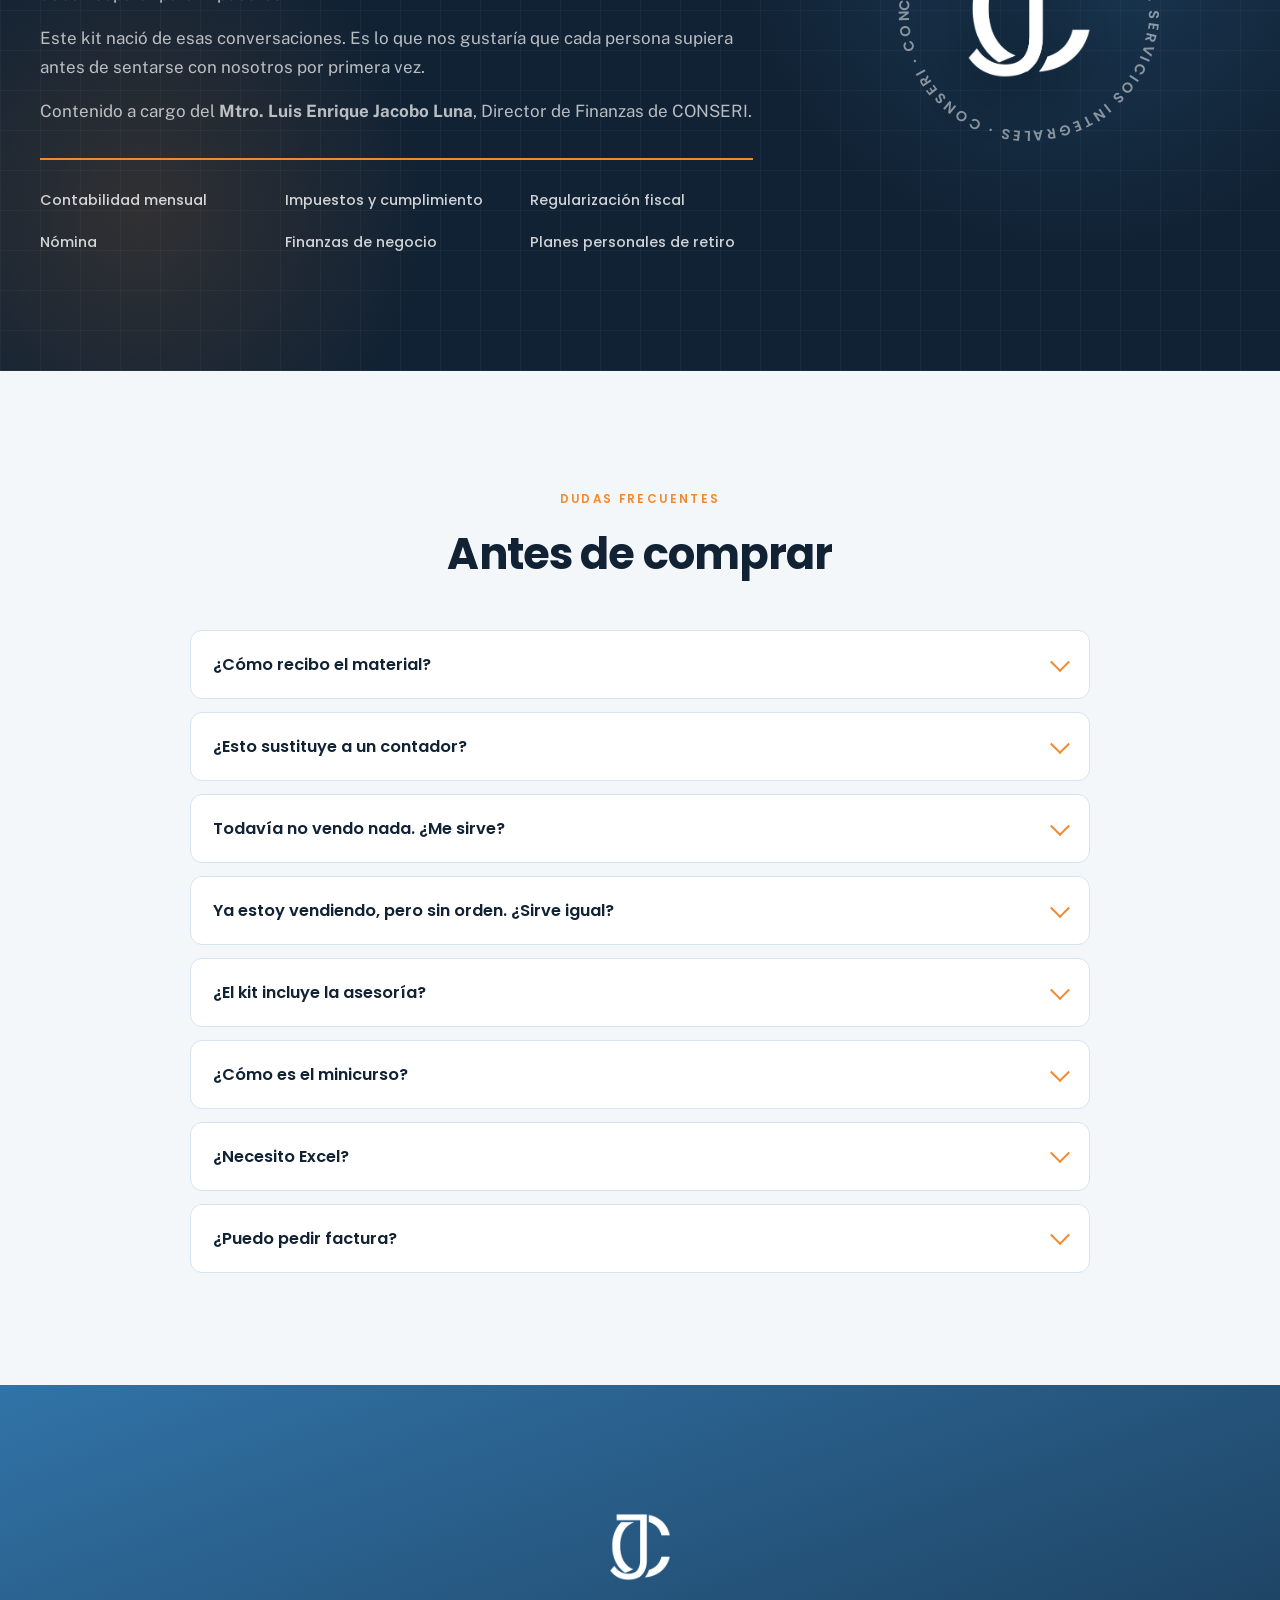
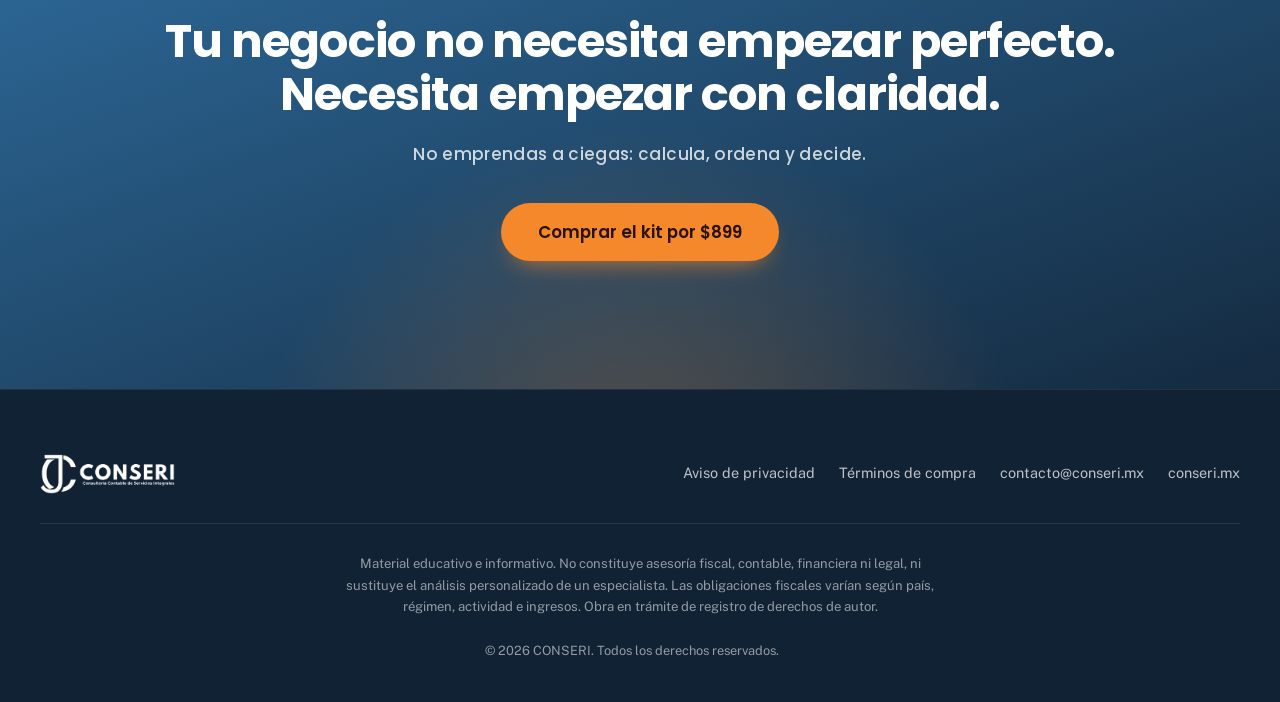
==== commit 7b53375e: "Update index.html" ====
--- a/index.html
+++ b/index.html
@@ -642,7 +642,7 @@
     <p>
       Tu página de descarga es personal y trae <strong>2 sesiones de 5 minutos</strong>.
       Dentro de una sesión puedes recargar, ver el video y bajar los archivos uno
-      por uno sin gastar la otra. La liga vence a los 7 días.
+      por uno sin gastar la otra. La liga vence a los 3 días.
     </p>
     <p class="nota-descarga__pie">
       Ten a la mano dónde guardarlos. Si se te acaban las sesiones, escríbenos y
--- a/css/styles.css
+++ b/css/styles.css
@@ -1924,3 +1924,41 @@
   .animar{ opacity: 1; transform: none; }
   /* Las barras del desglose las llena js/script.js con su valor real. */
 }
+
+
+/* ============================================================================
+   AVISO DE DESCARGA · septiembre 2026
+   ----------------------------------------------------------------------------
+   Nota entre los pasos de compra y las tarjetas de precio. Naranja suave: tiene
+   que verse, pero no competir con el botón de comprar.
+   ============================================================================ */
+.nota-descarga{
+  max-width: 760px;
+  margin: 0 auto 3rem;
+  padding: 1.6rem 1.8rem;
+  text-align: center;
+  background: rgba(244, 136, 42, .08);
+  border: 1px solid rgba(244, 136, 42, .32);
+  border-radius: var(--radio);
+}
+.nota-descarga__titulo{
+  font-family: var(--display);
+  font-size: 1.05rem;
+  color: var(--navy);
+  margin: 0 0 .6rem;
+}
+.nota-descarga p{
+  margin: 0;
+  color: var(--gris);
+  font-size: .95rem;
+  line-height: 1.6;
+}
+.nota-descarga strong{ color: var(--navy); }
+.nota-descarga__pie{
+  margin-top: .7rem !important;
+  font-size: .88rem !important;
+}
+
+@media (max-width: 640px){
+  .nota-descarga{ padding: 1.3rem 1.2rem; margin-bottom: 2.2rem; }
+}
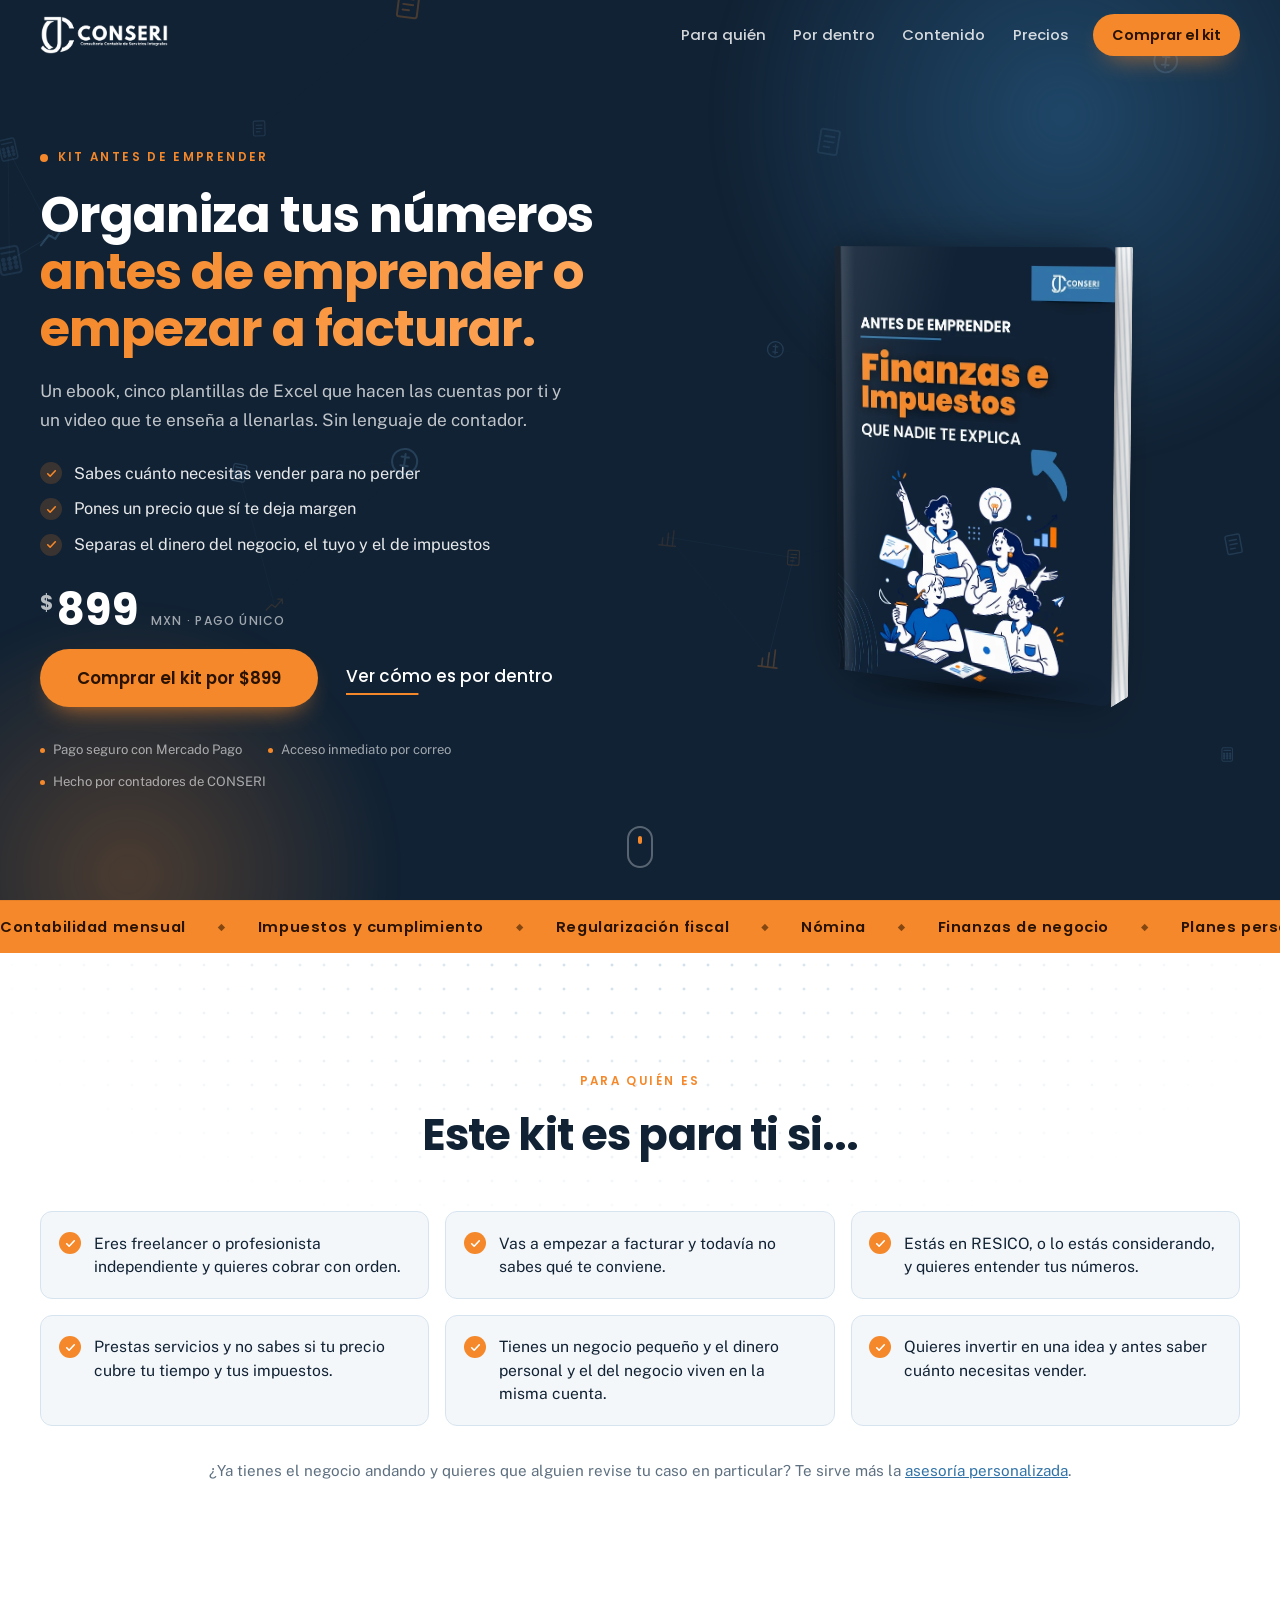
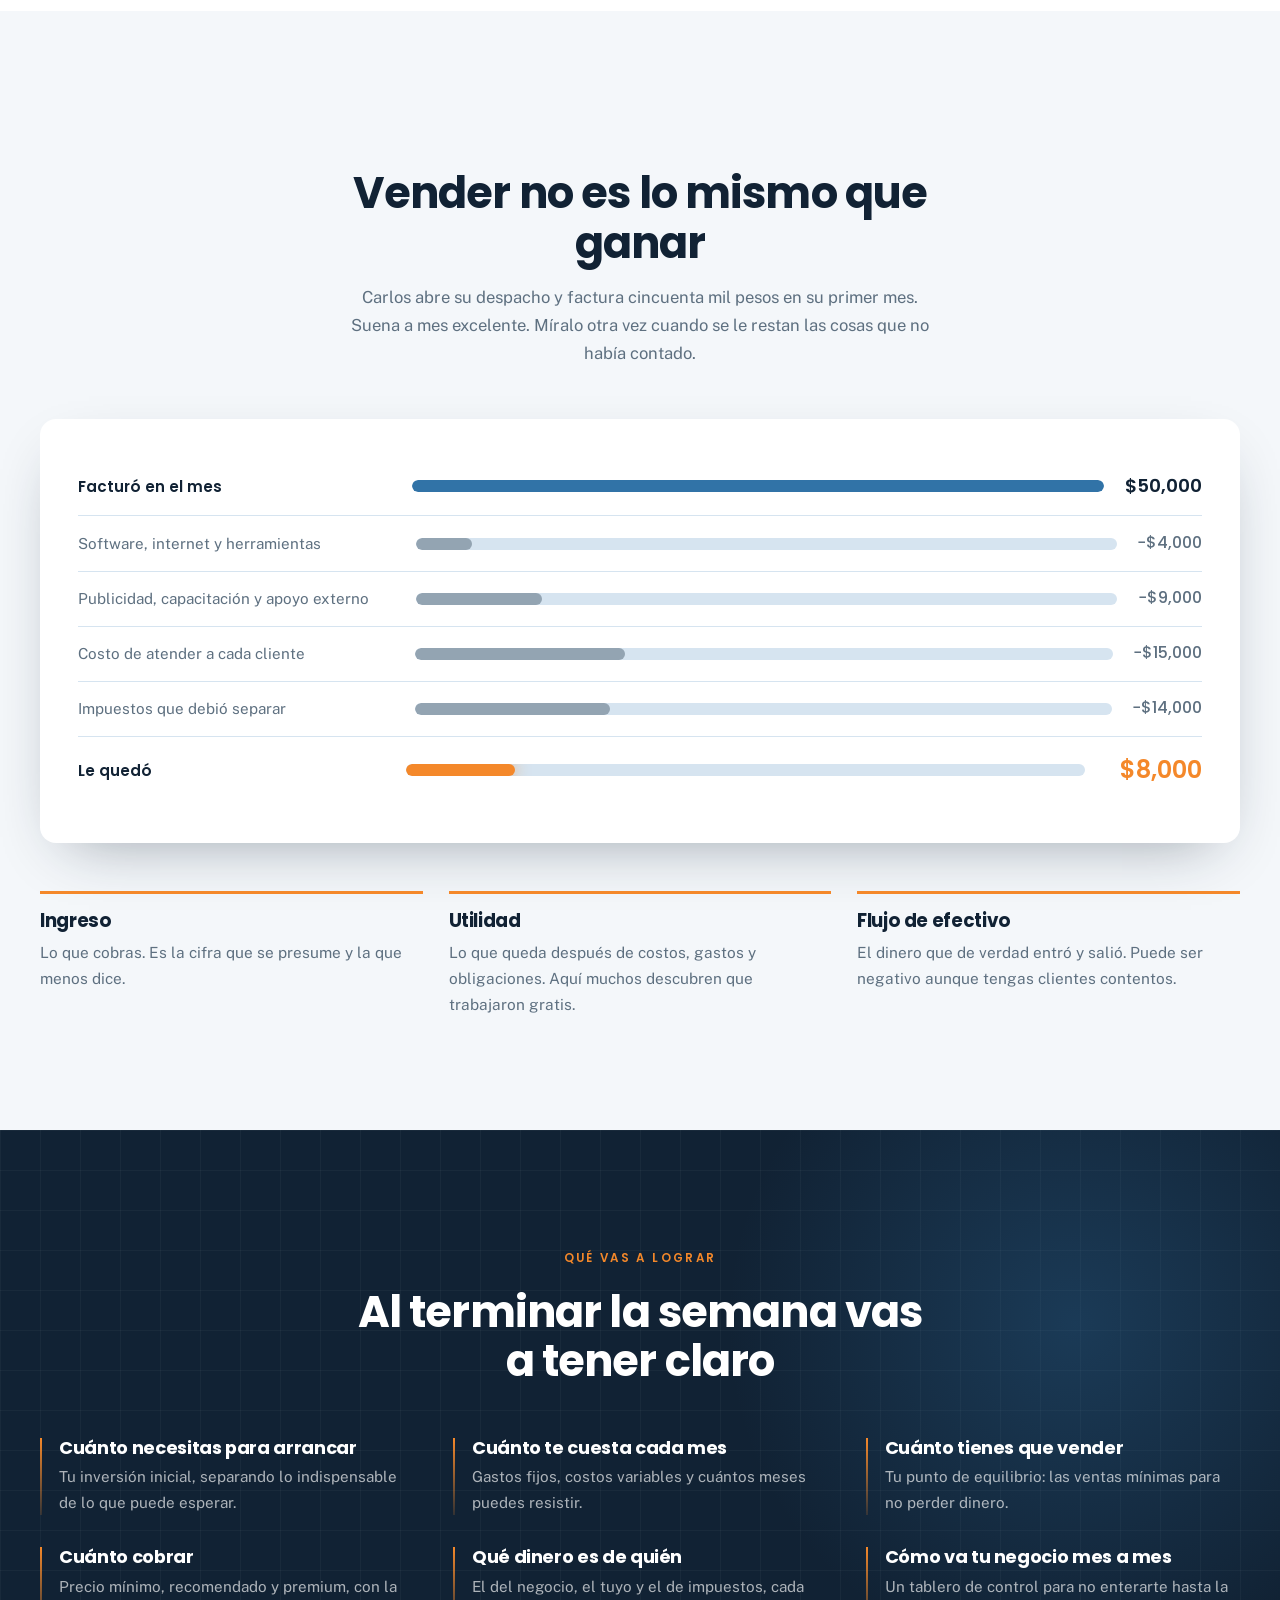
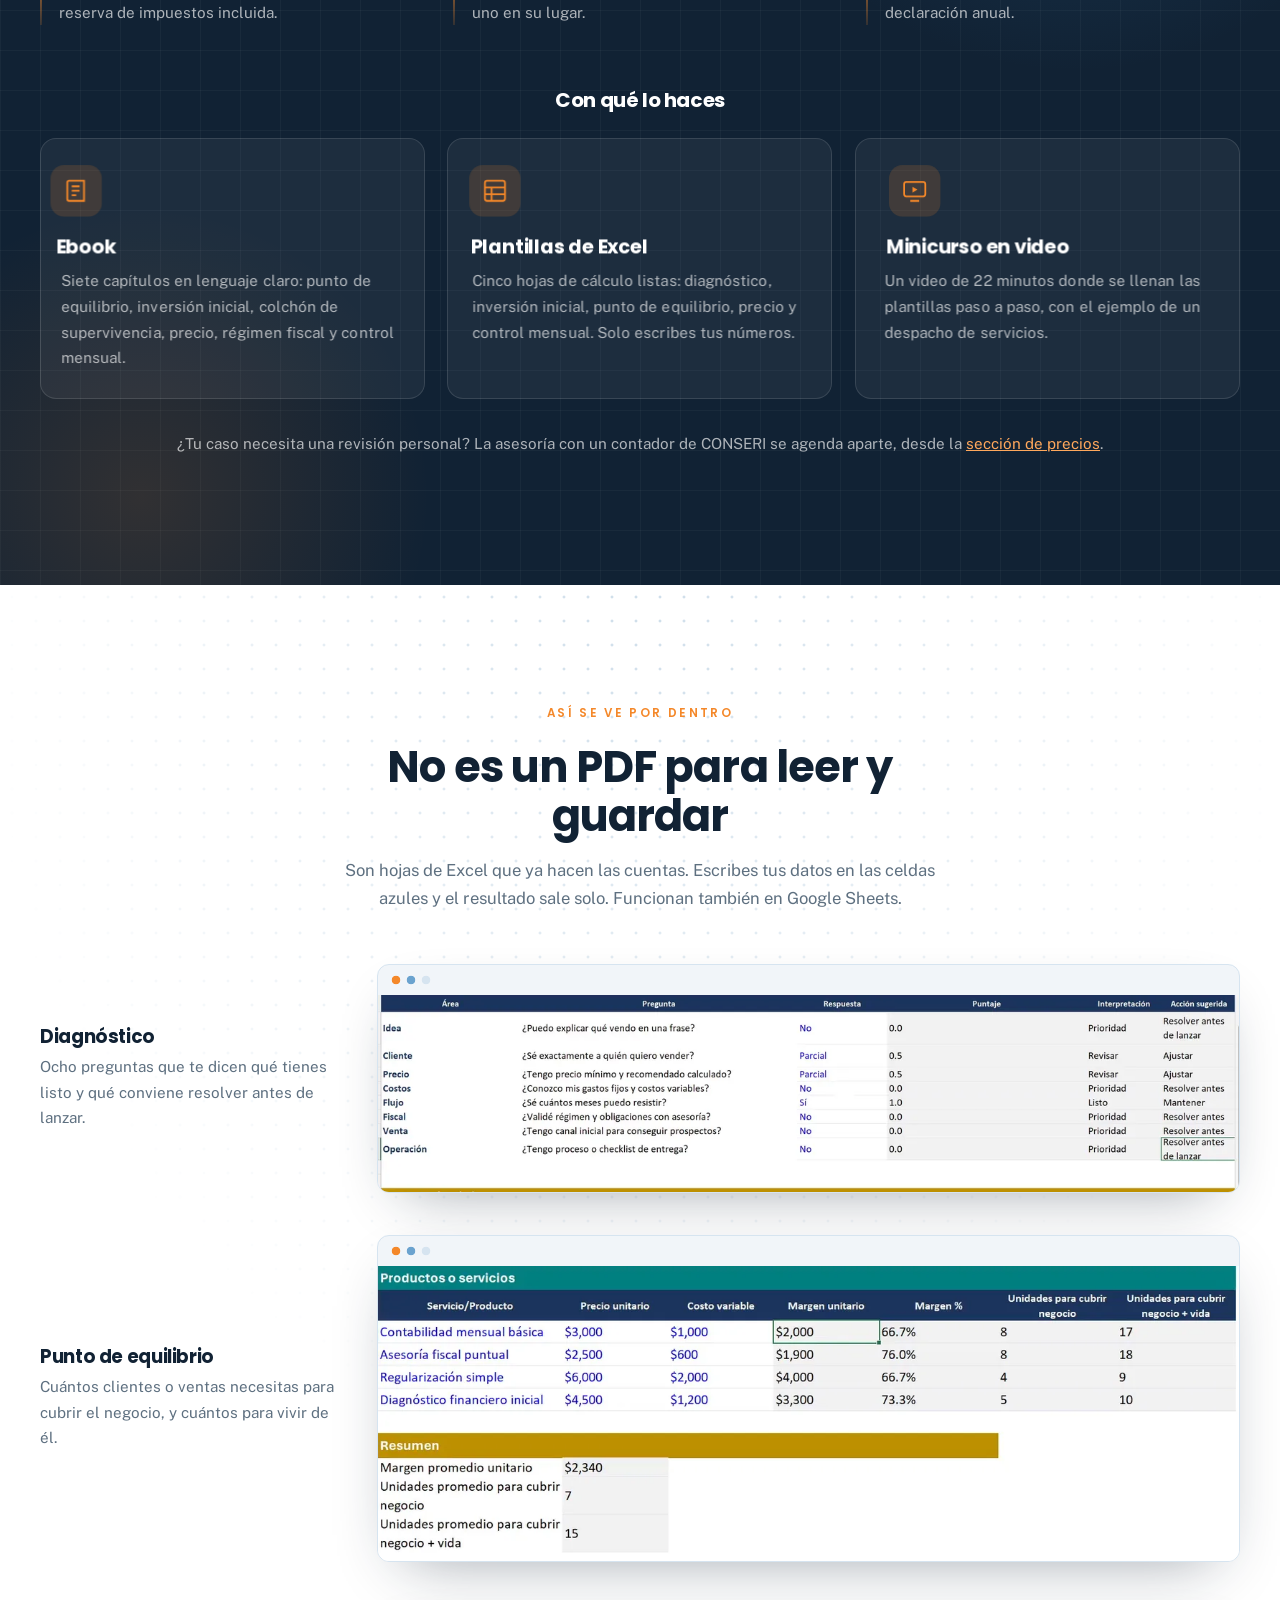
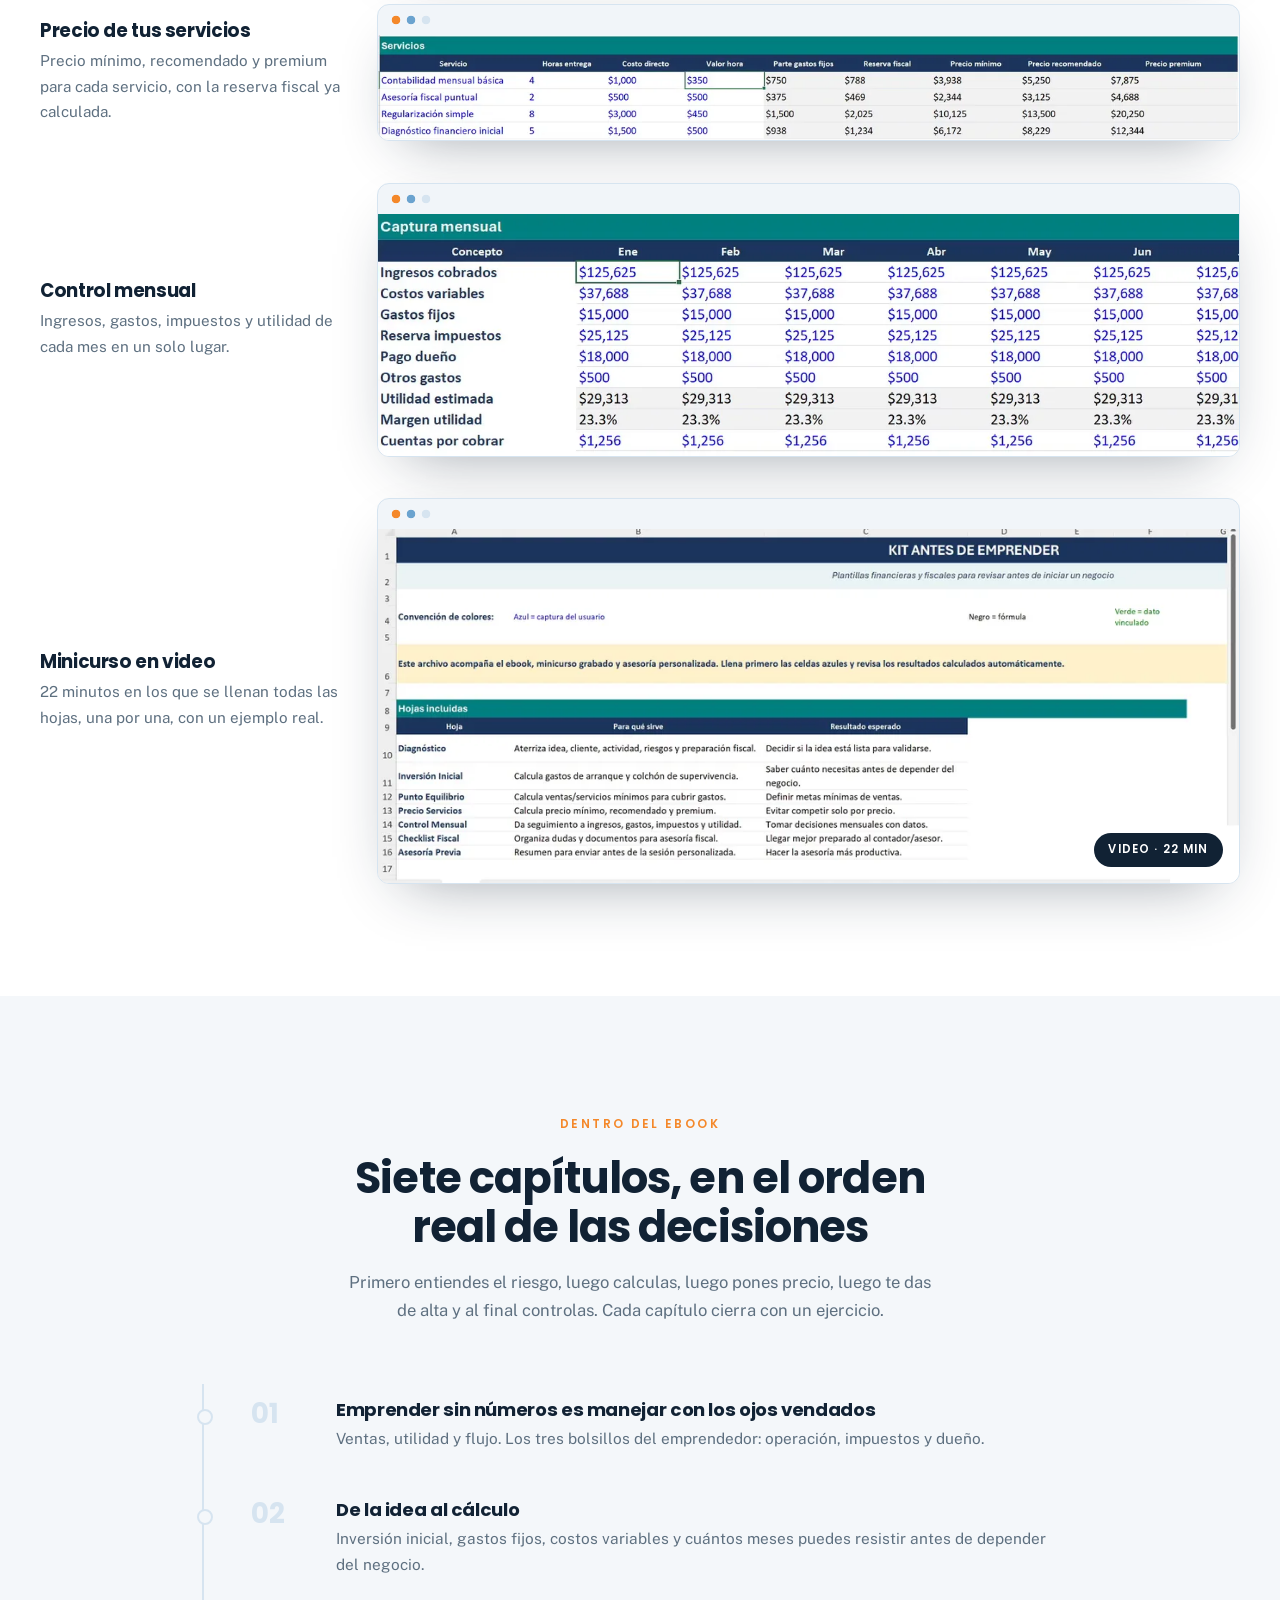
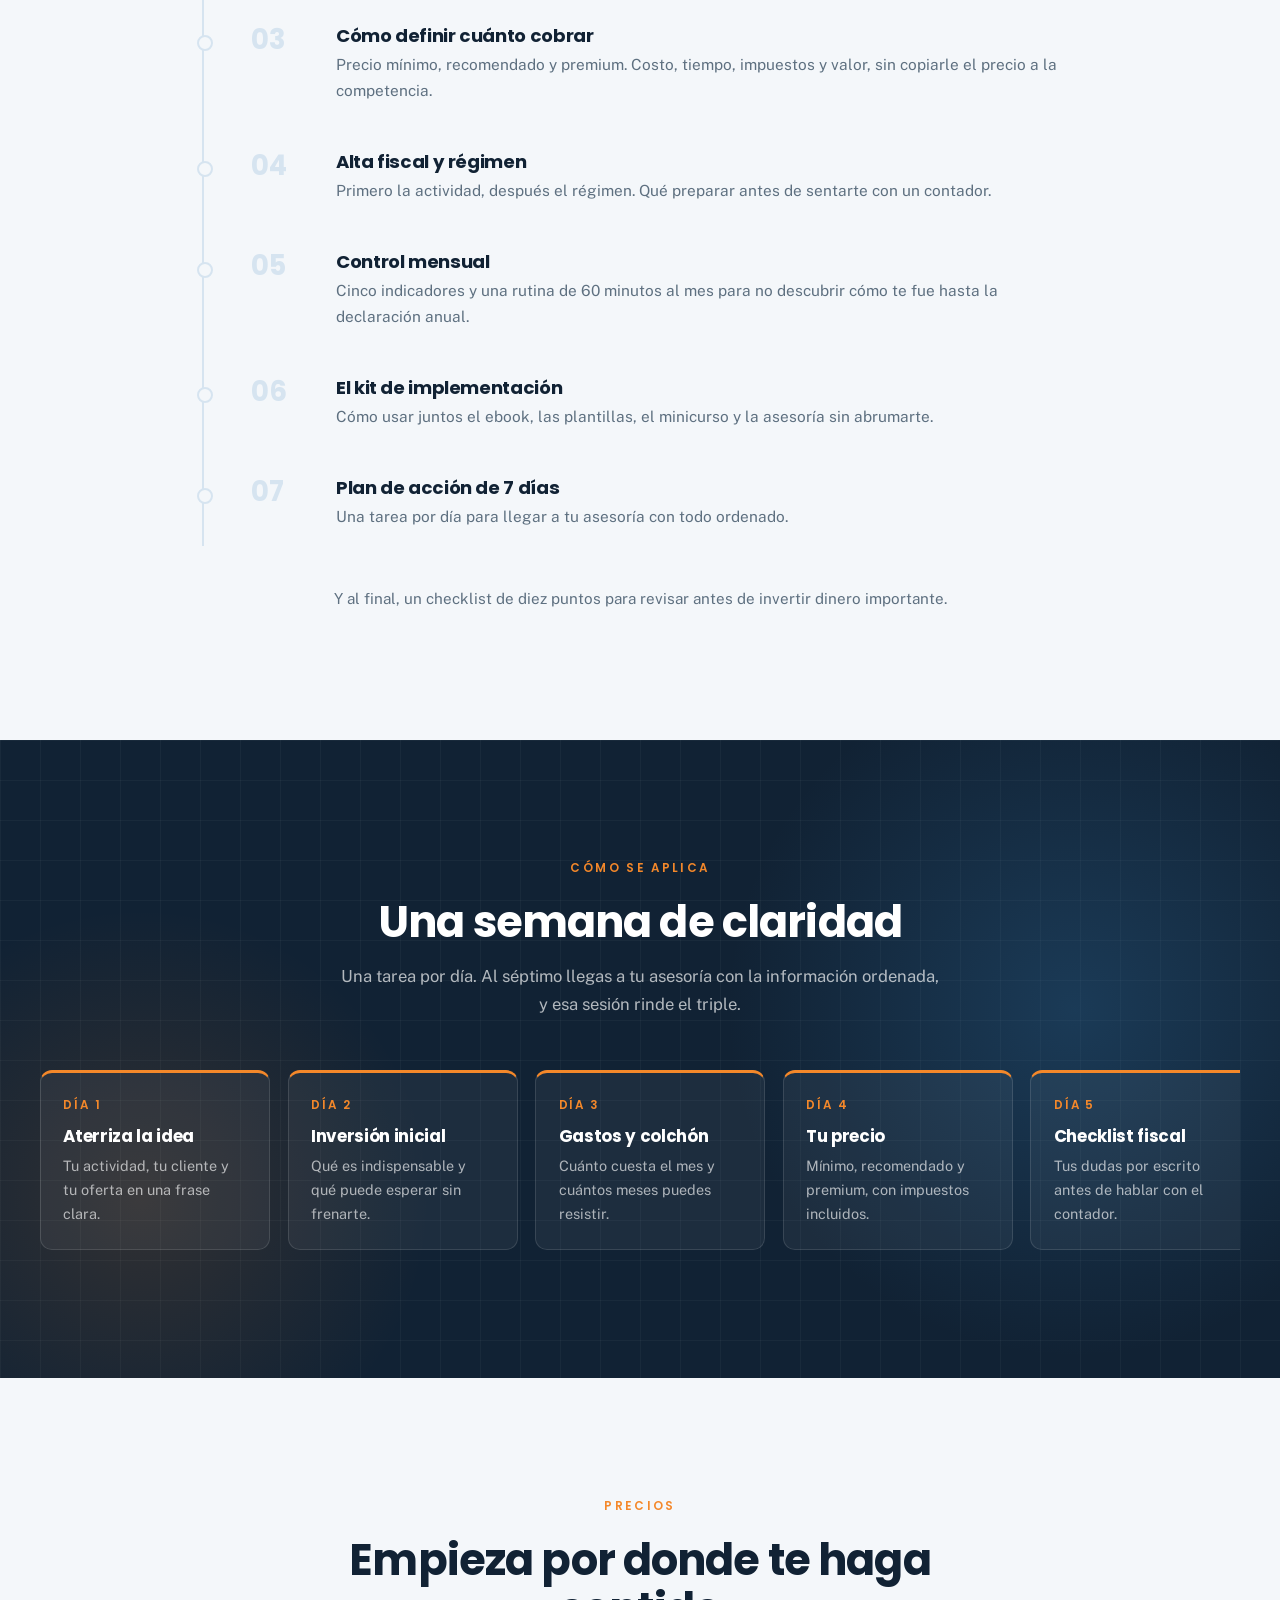
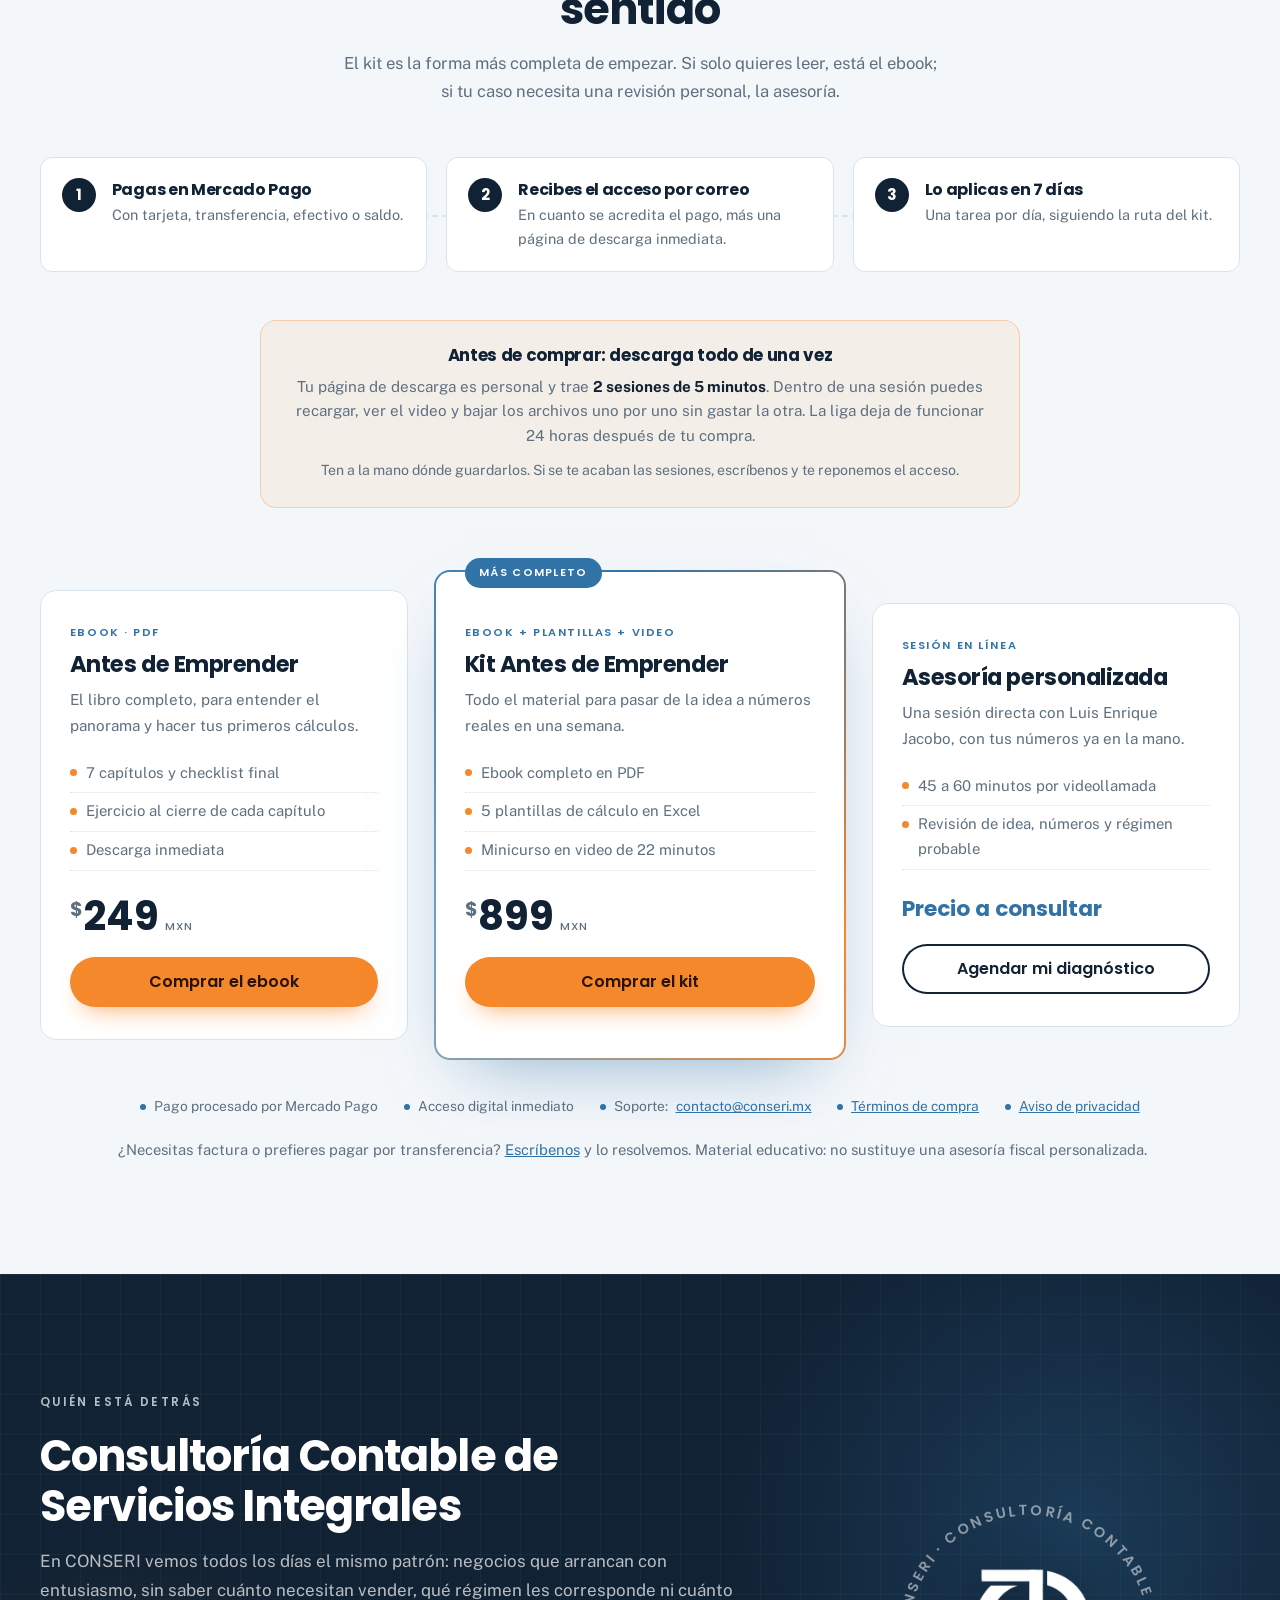
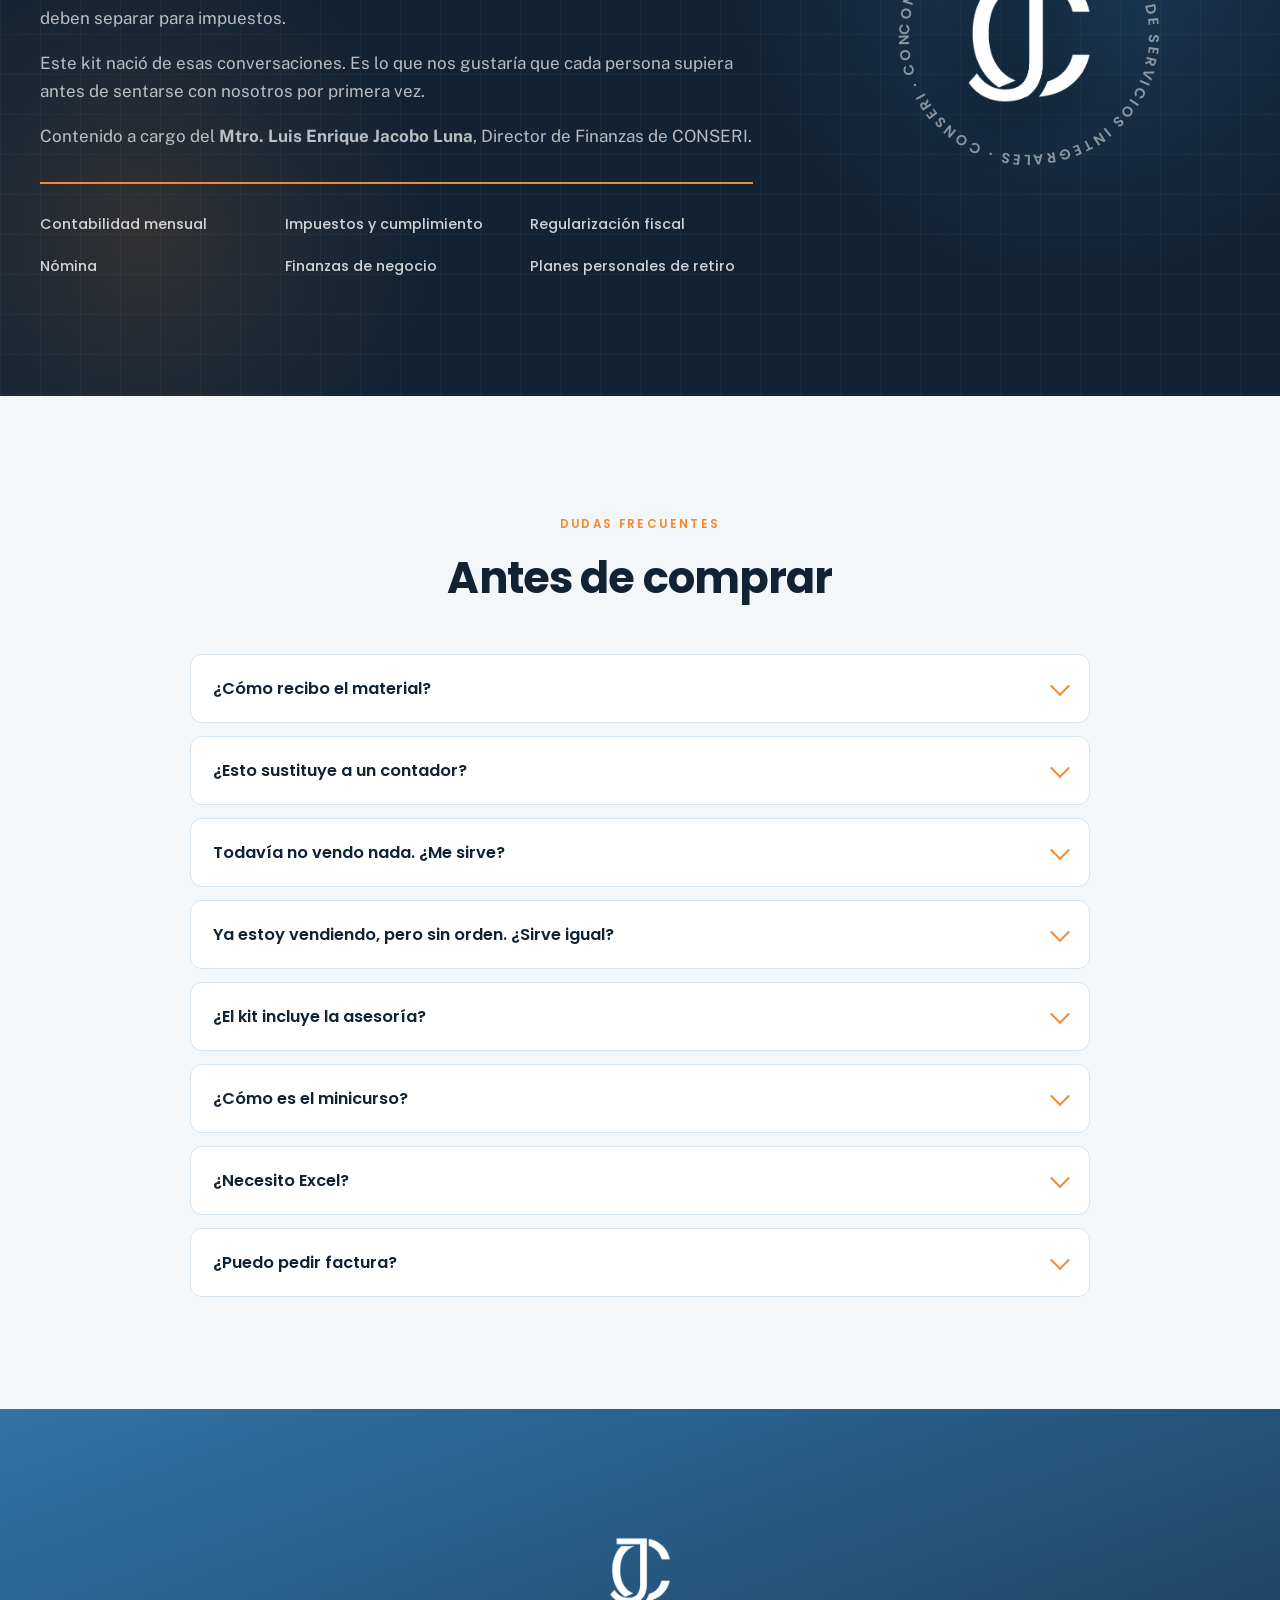
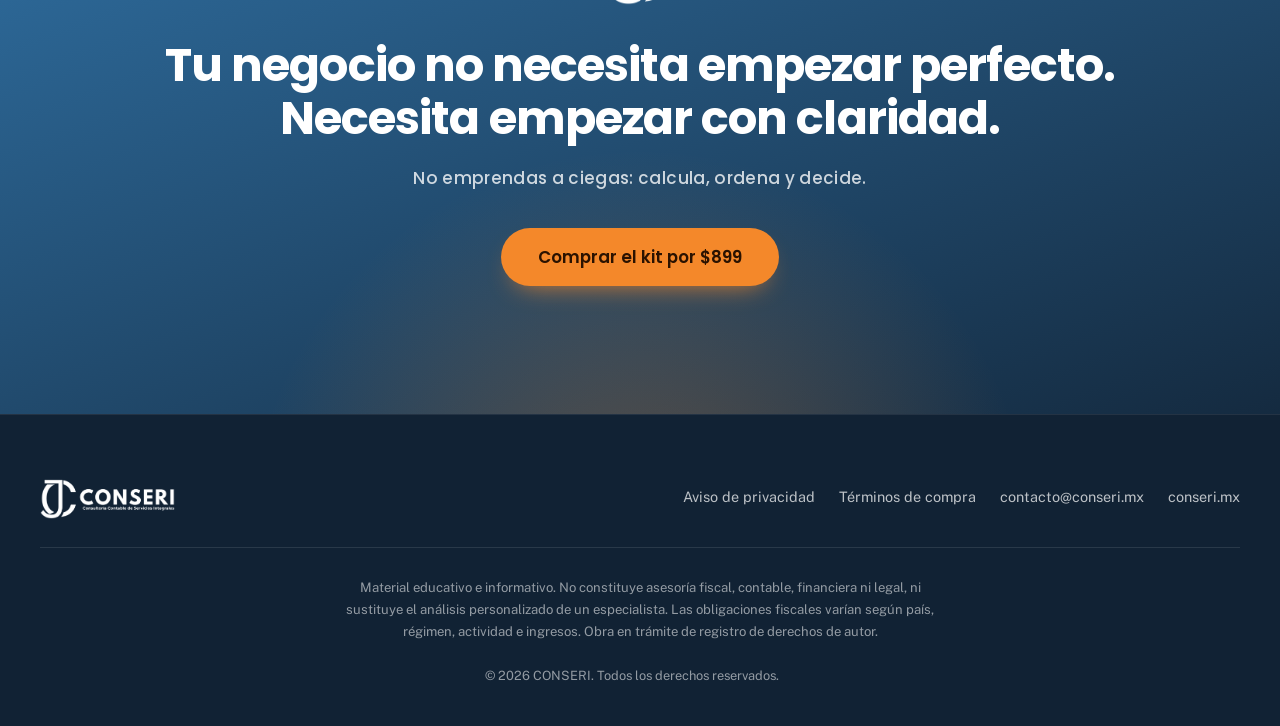
==== commit 8f169482: "Update index.html" ====
--- a/index.html
+++ b/index.html
@@ -642,7 +642,7 @@
     <p>
       Tu página de descarga es personal y trae <strong>2 sesiones de 5 minutos</strong>.
       Dentro de una sesión puedes recargar, ver el video y bajar los archivos uno
-      por uno sin gastar la otra. La liga vence a los 3 días.
+      por uno sin gastar la otra. La liga deja de funcionar 24 horas después de tu compra.
     </p>
     <p class="nota-descarga__pie">
       Ten a la mano dónde guardarlos. Si se te acaban las sesiones, escríbenos y
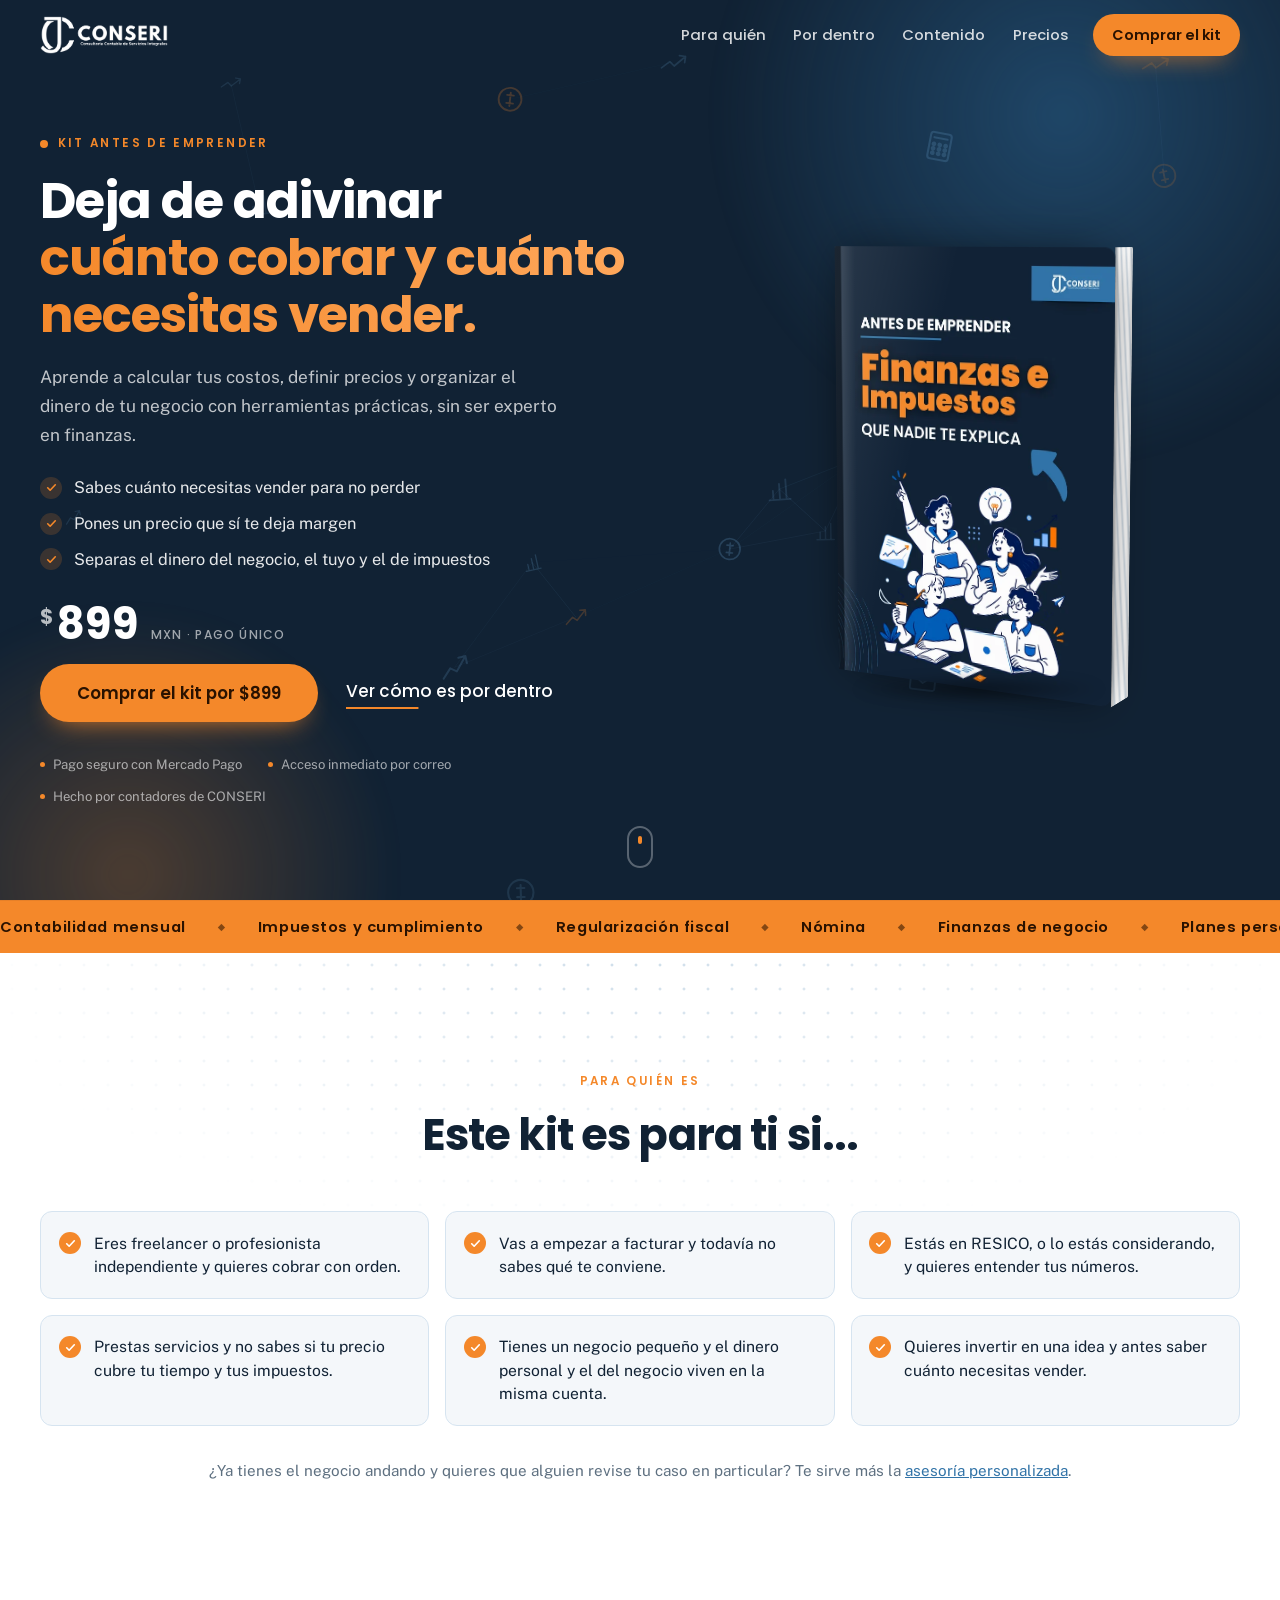
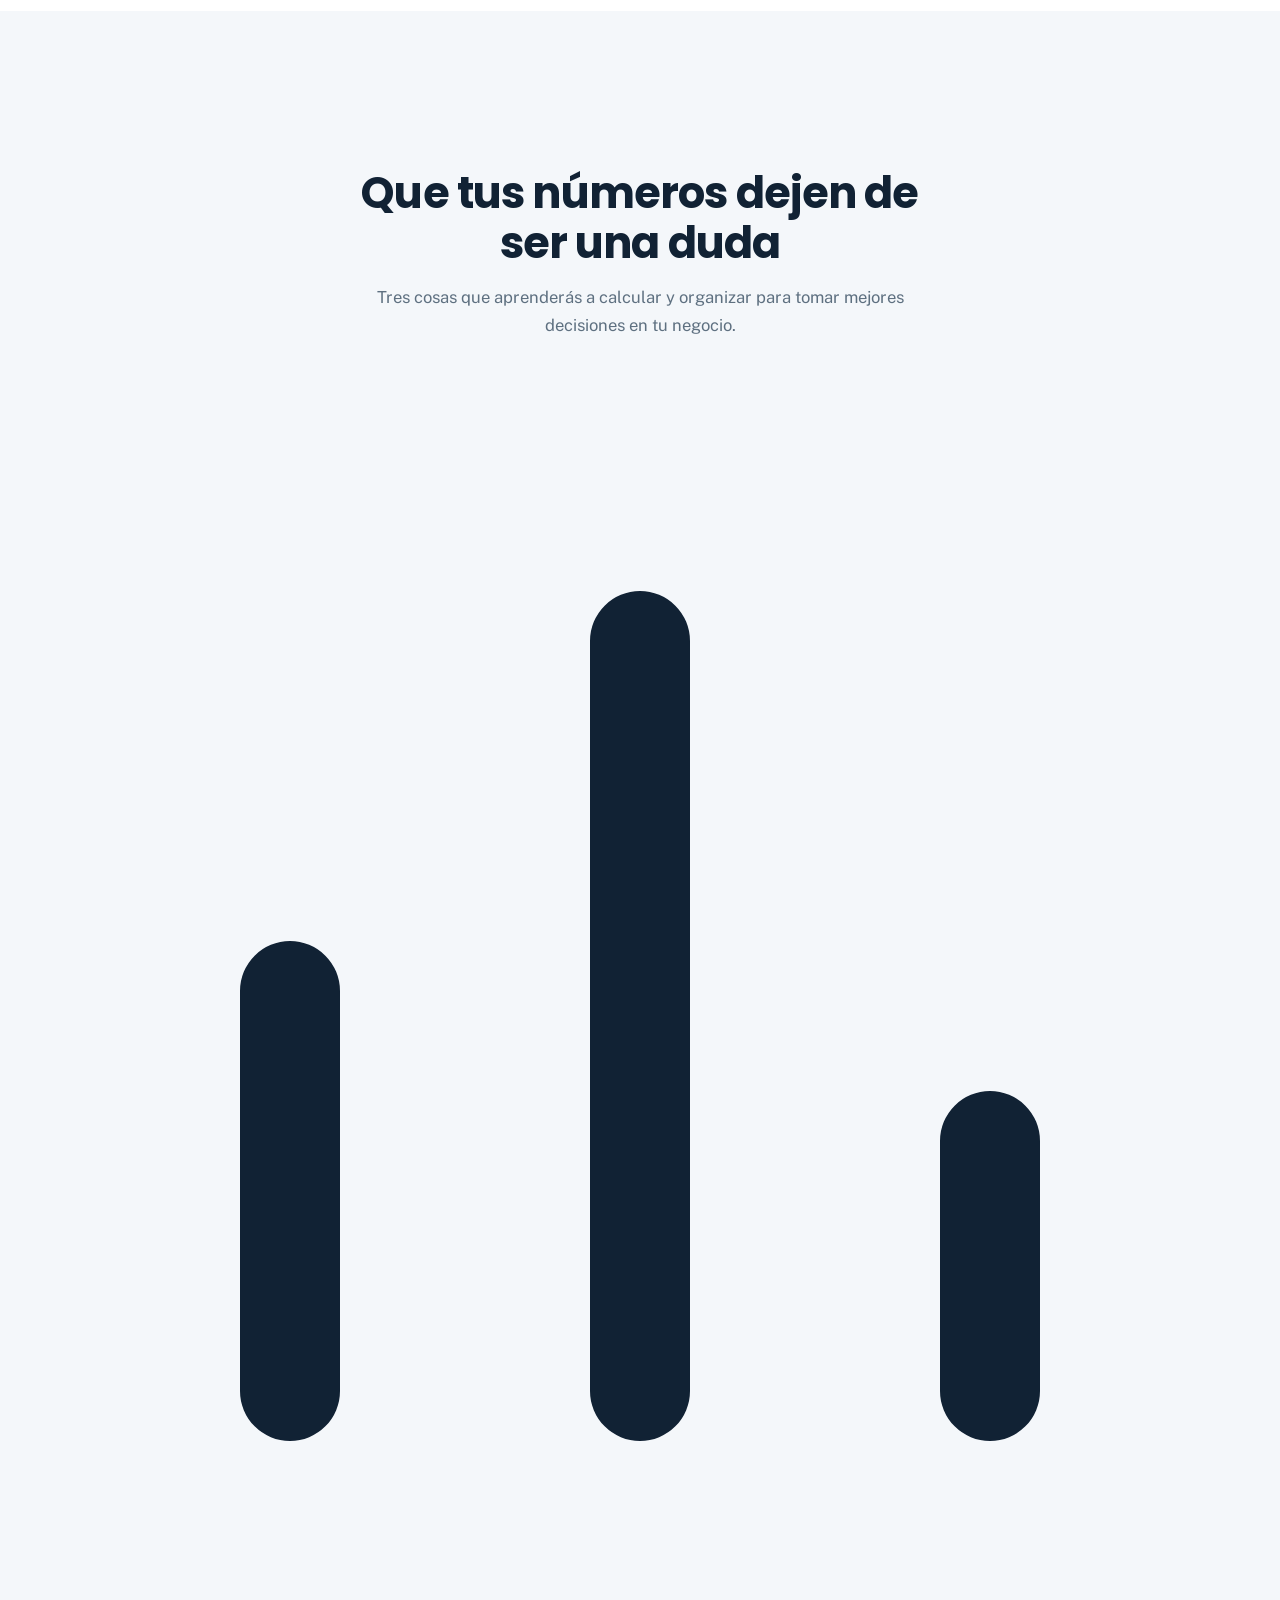
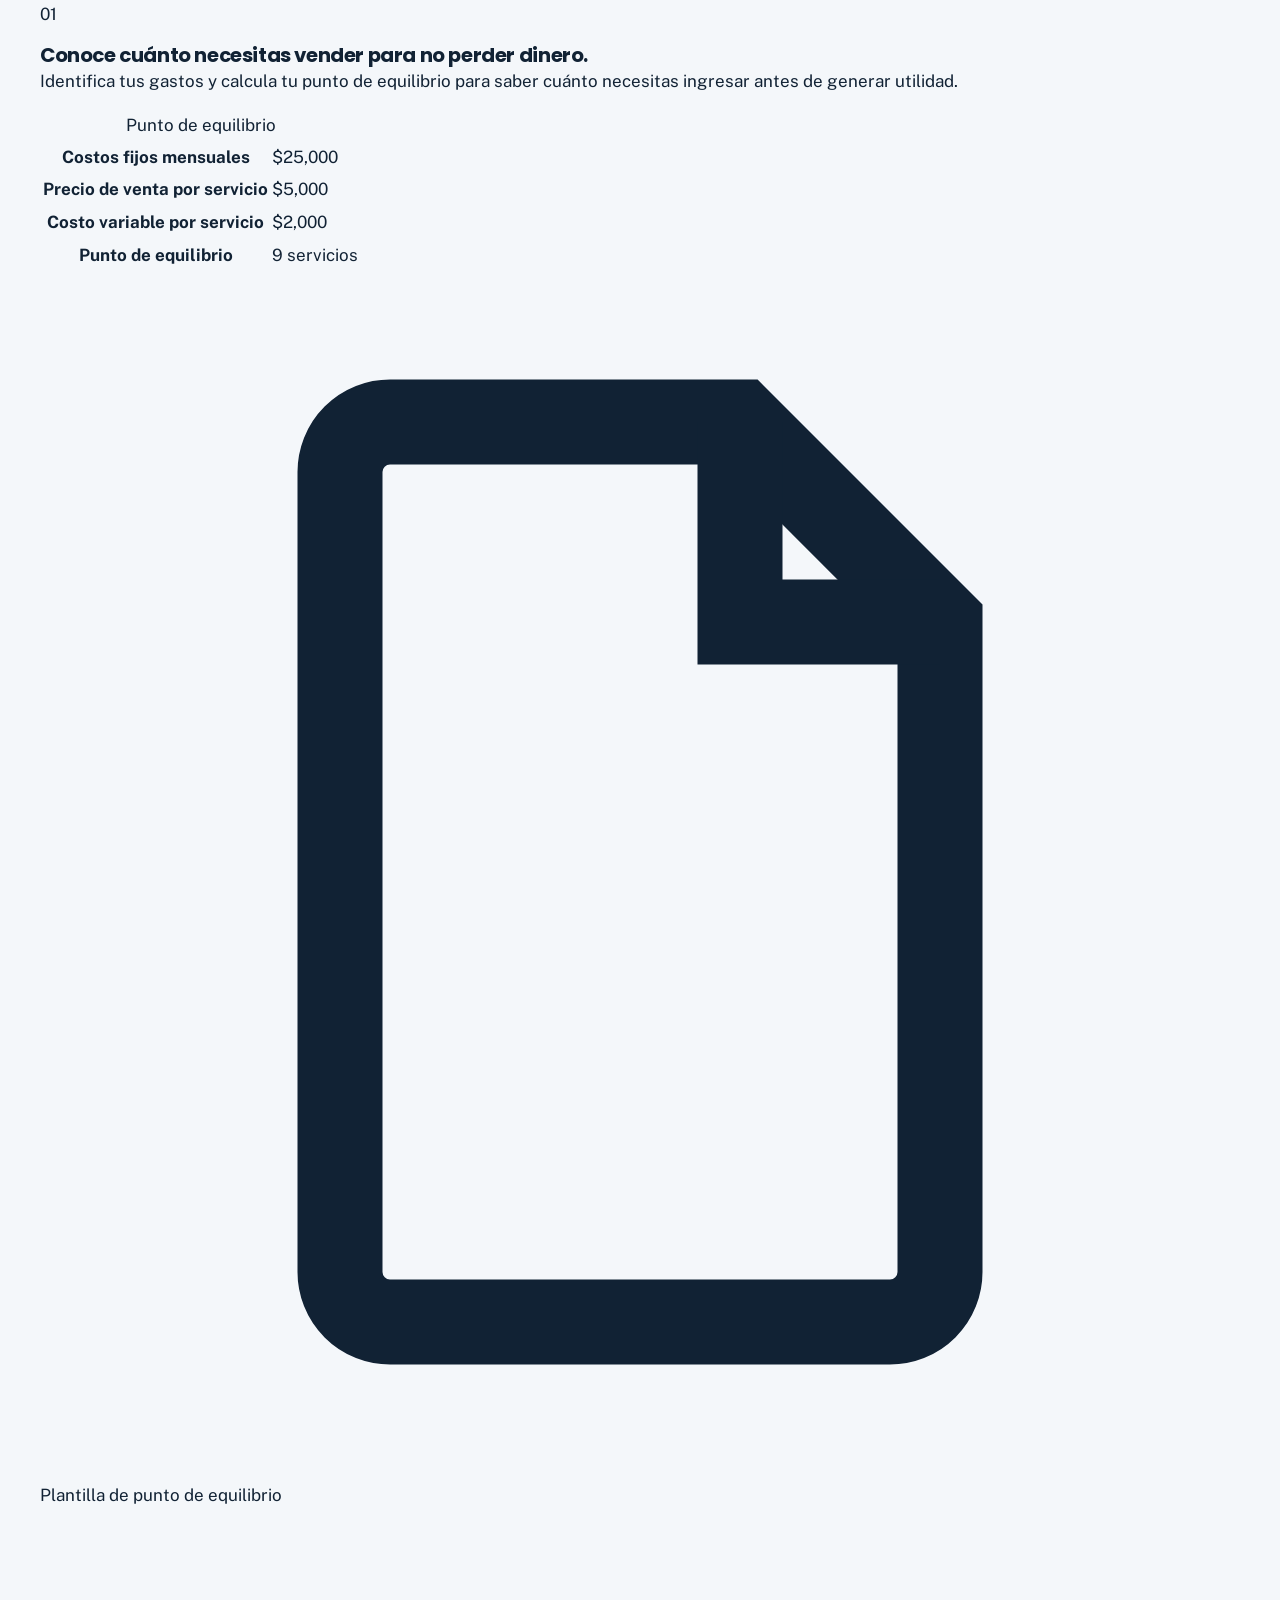
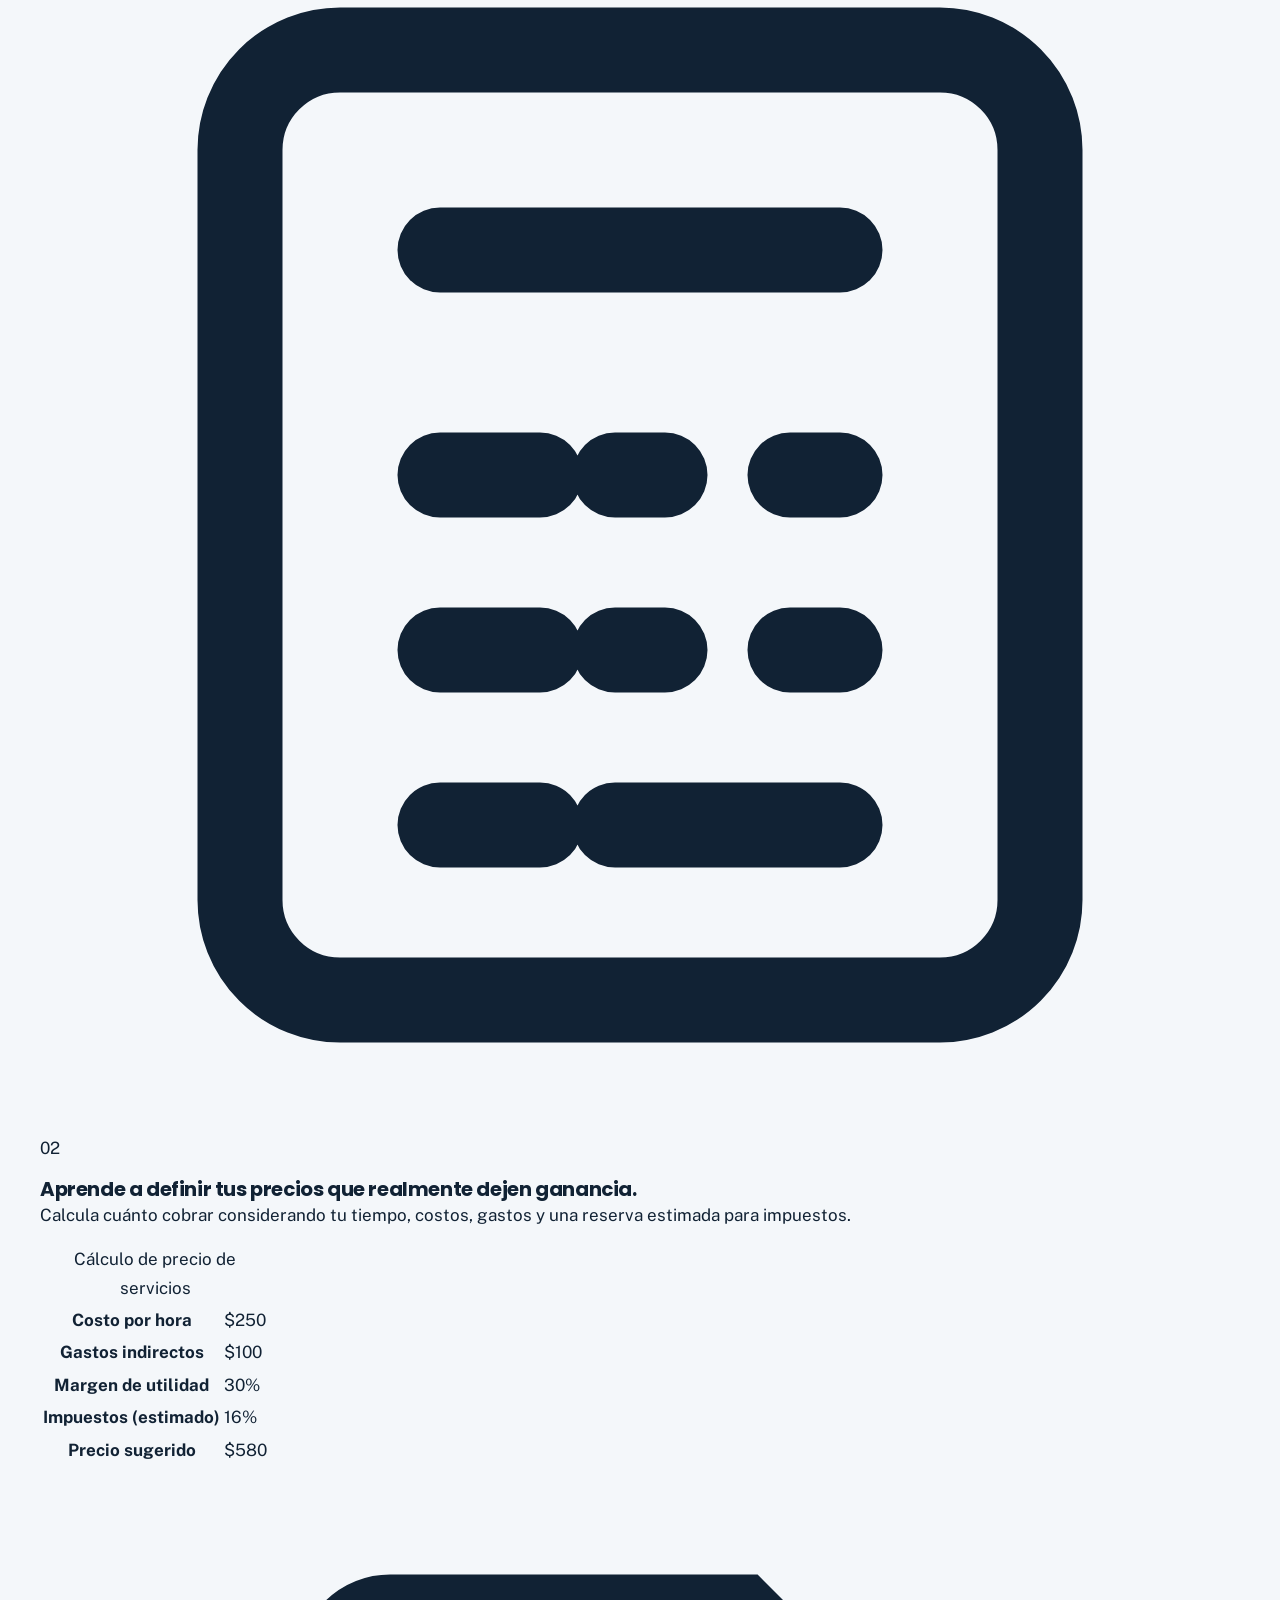
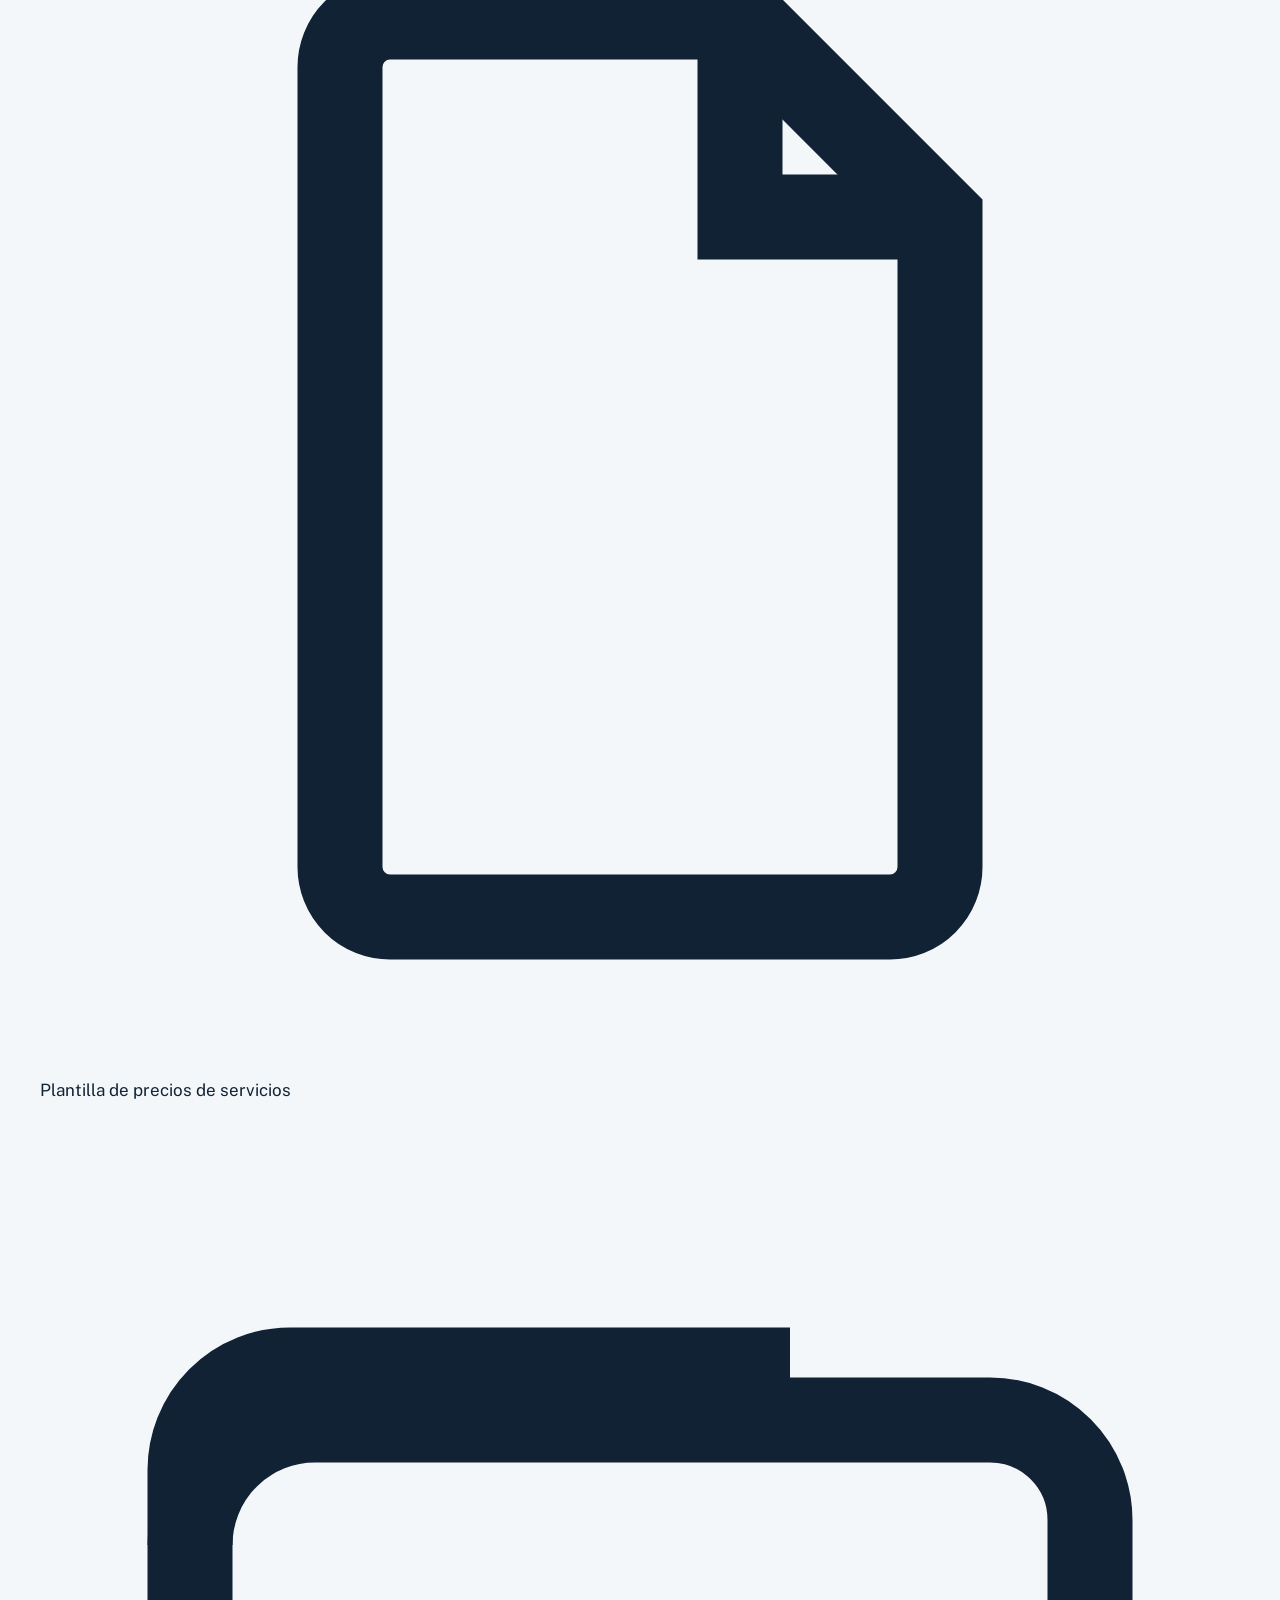
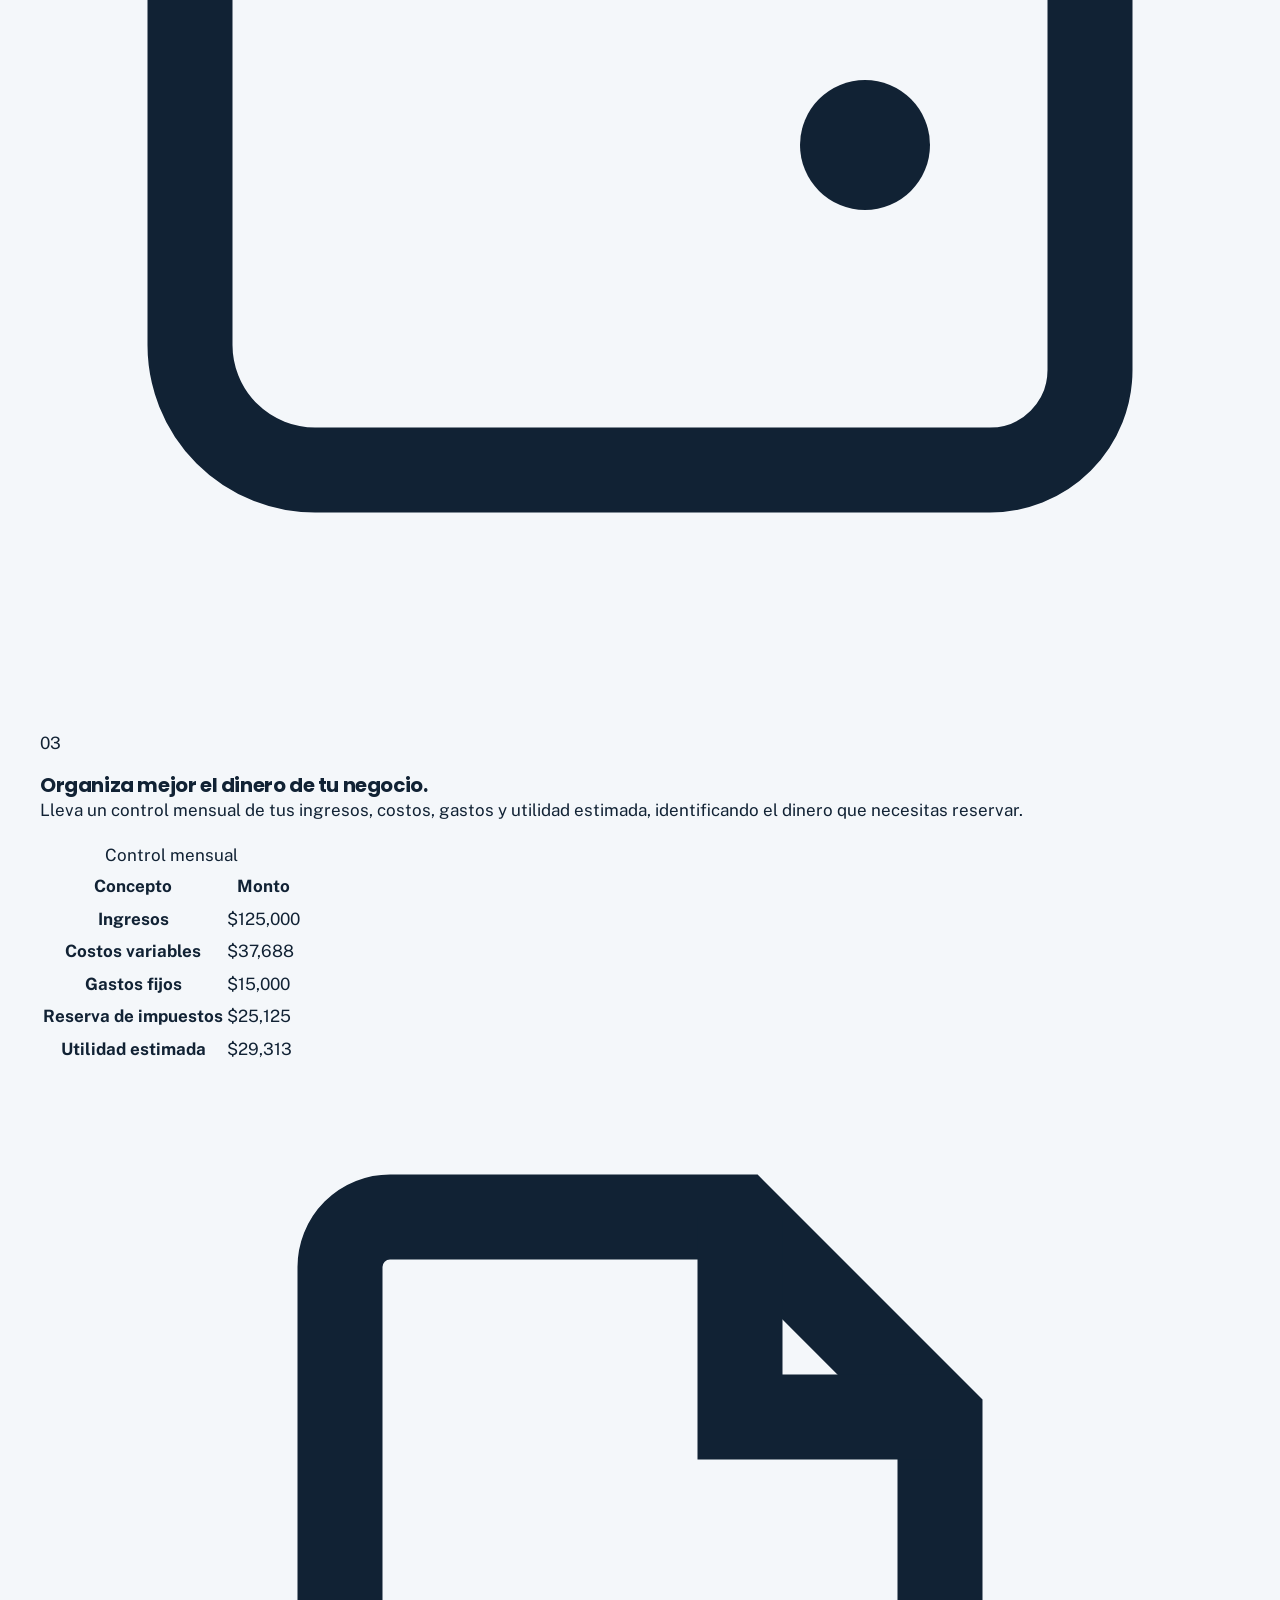
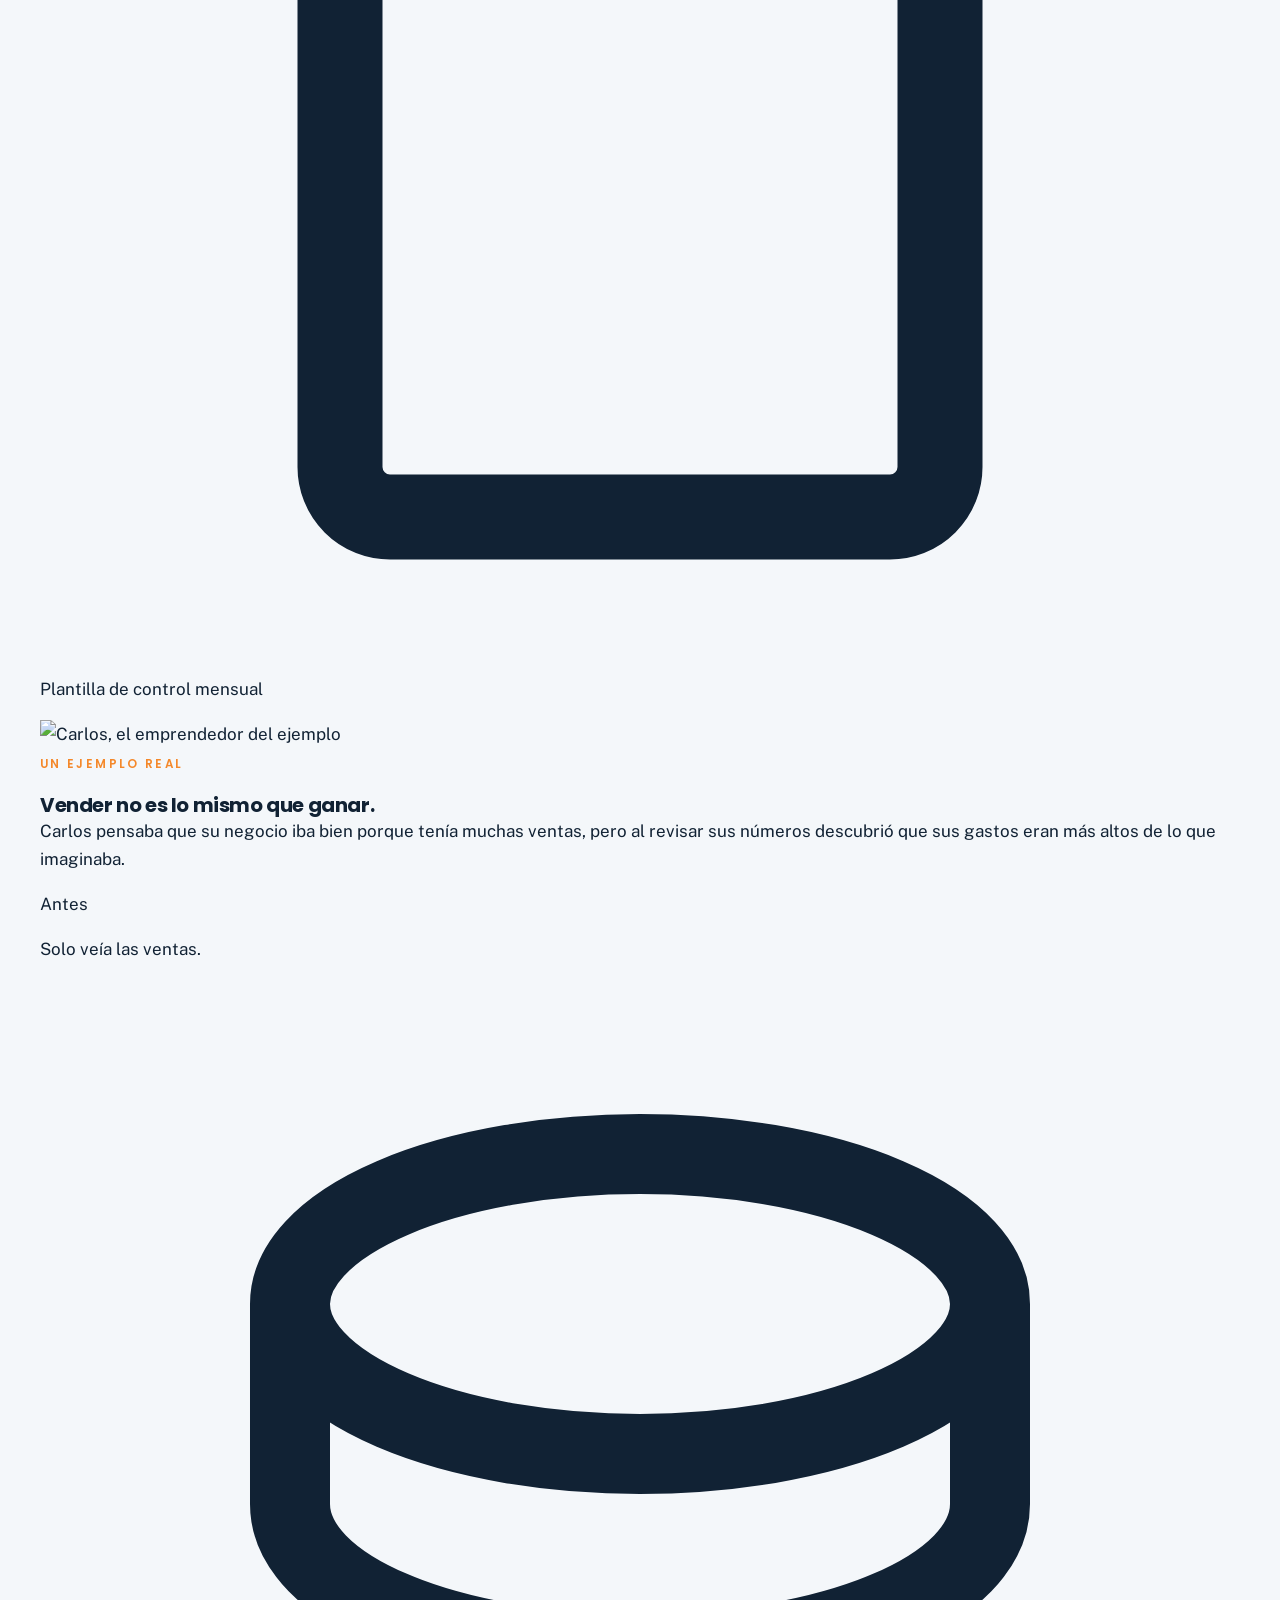
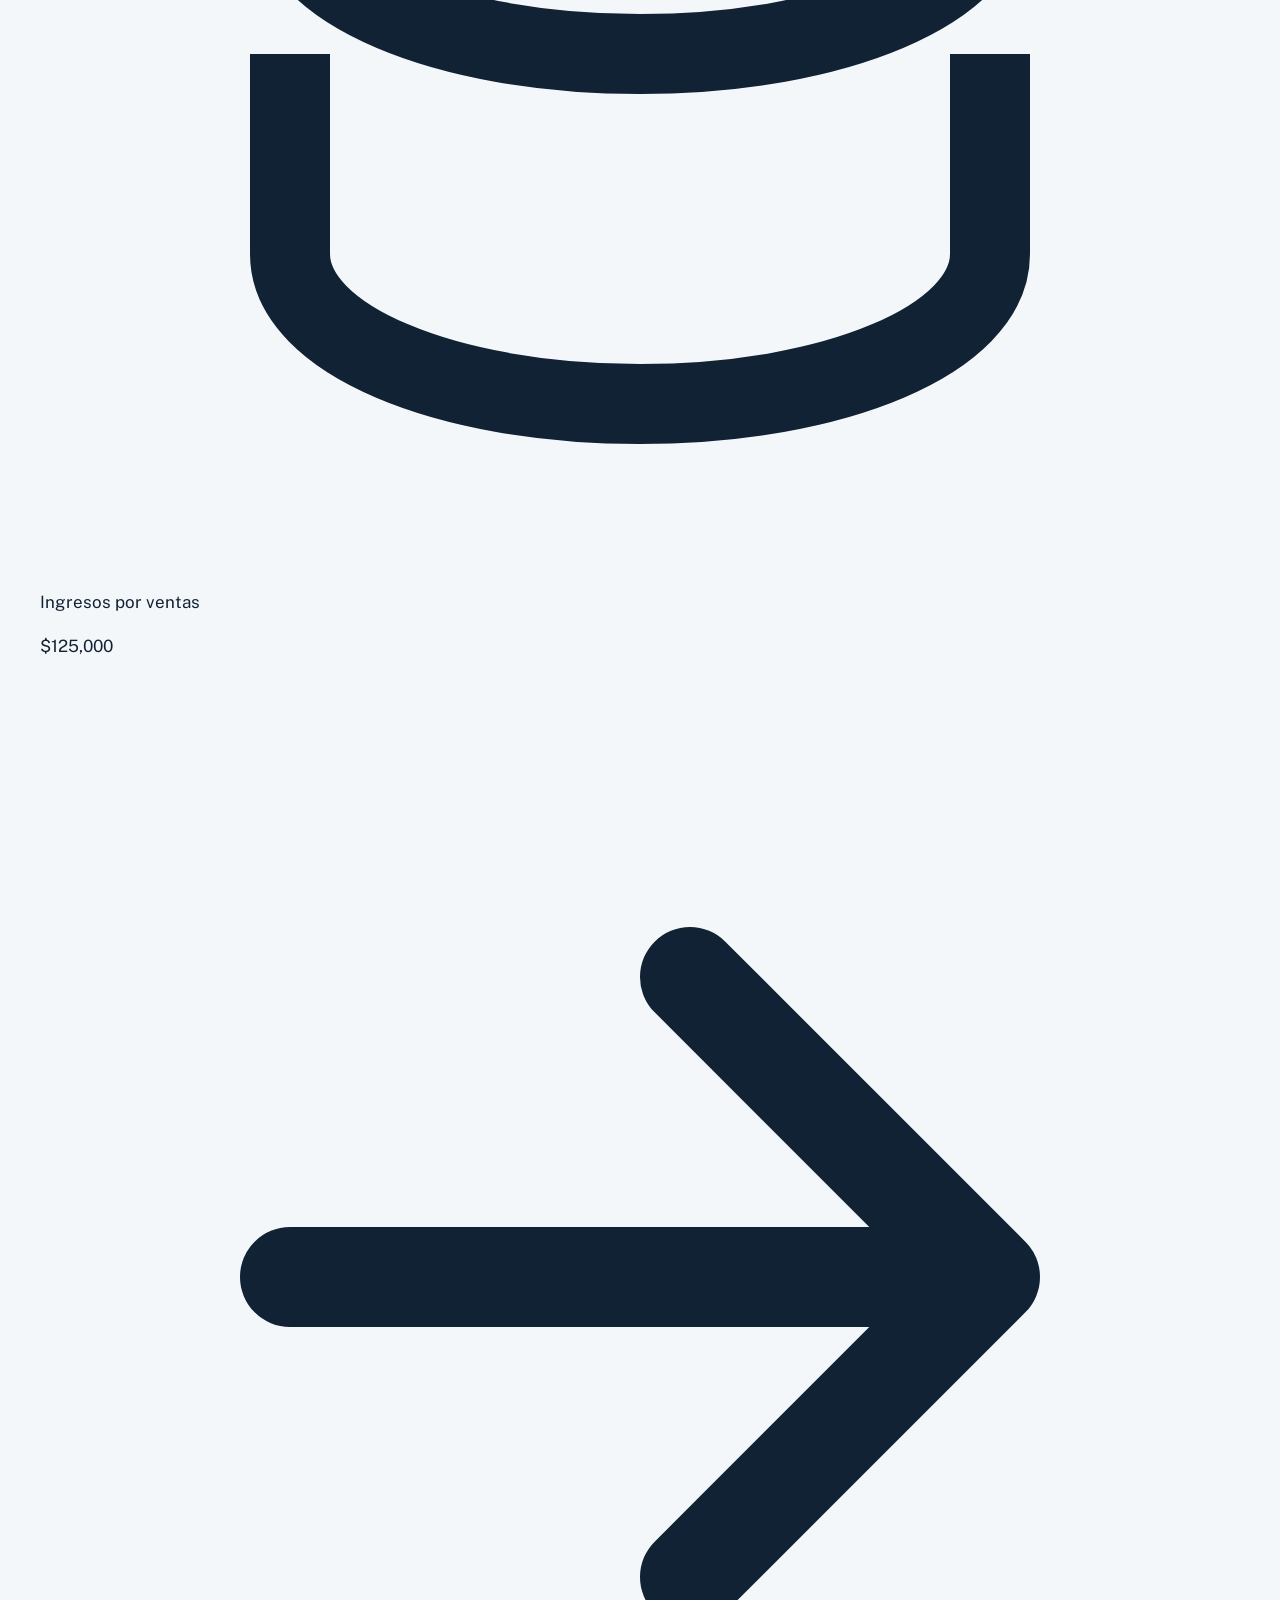
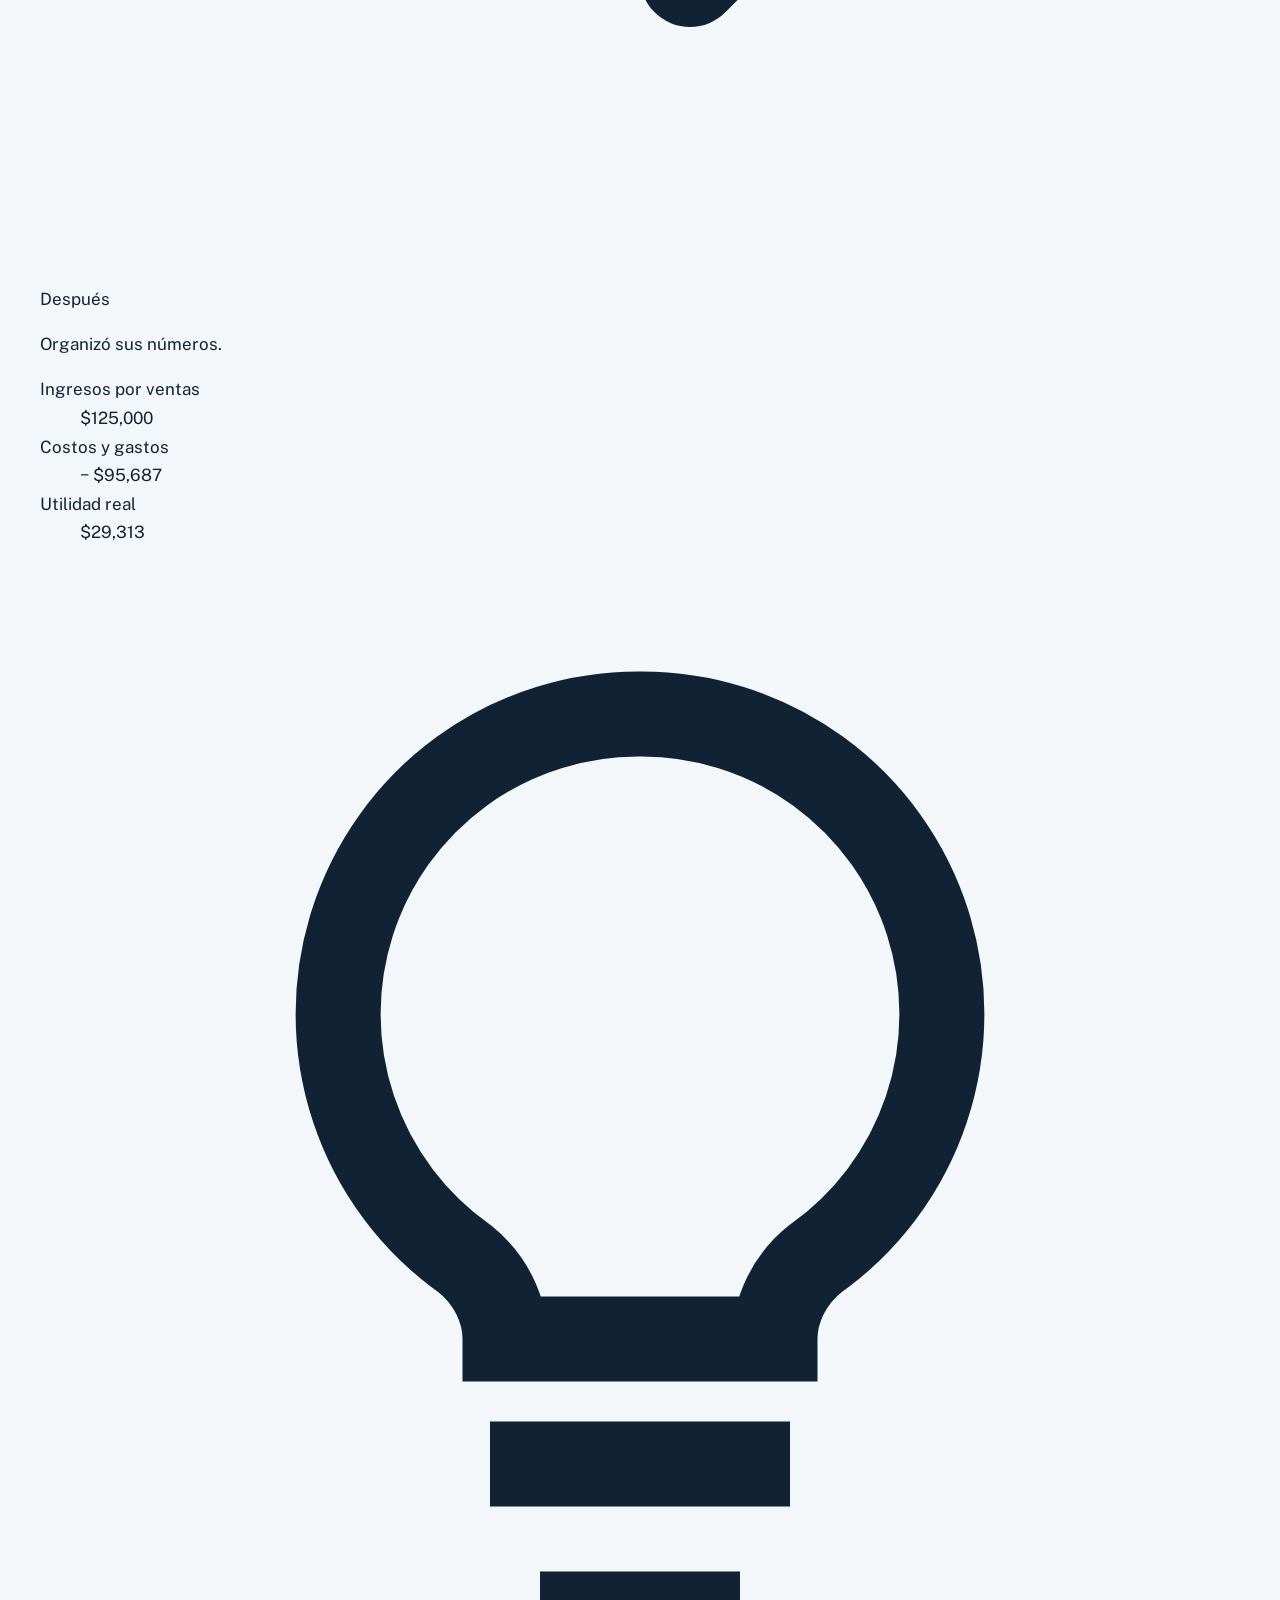
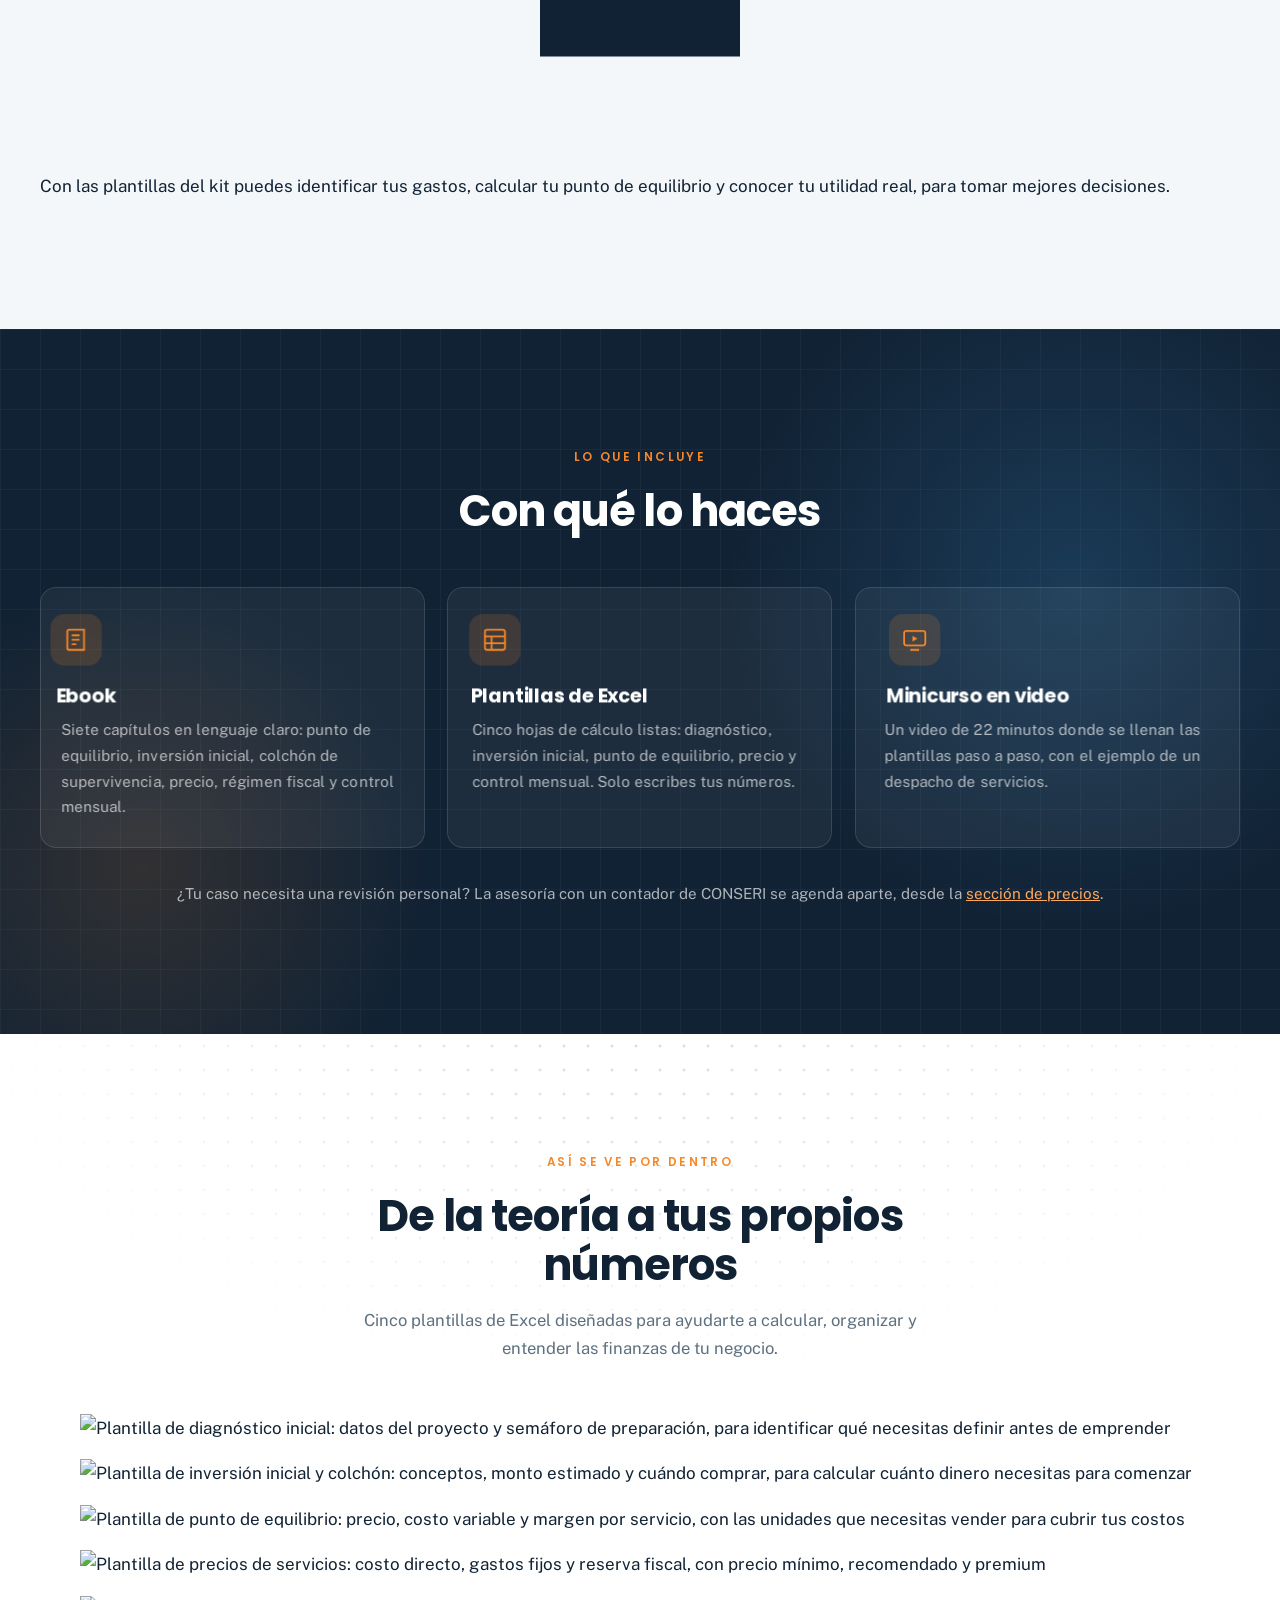
==== commit 2a9eb3b2: "Update index.html" ====
--- a/index.html
+++ b/index.html
@@ -1,30 +1,4 @@
 <!DOCTYPE html>
-<!--
-  ============================================================================
-  CONSERI · Kit Antes de Emprender
-  Landing de una sola pagina para vender productos digitales.
-
-  IDENTIDAD APLICADA
-  ---------------------------------------------------------------------------
-  Colores tomados de la lamina de marca:
-     navy    #112234
-     azul    #3173A7
-     naranja #F4882A
-  Tipografias: Poppins (titulos y subtitulos) + Public Sans (parrafos).
-  La marca pide TT Fors para encabezados; no es una fuente libre, asi que el
-  CSS ya trae el @font-face listo para cuando CONSERI entregue el archivo.
-
-  ESTRUCTURA DEL SITIO
-  ---------------------------------------------------------------------------
-  index.html        -> esta pagina
-  legal.html        -> aviso de privacidad y terminos
-  css/styles.css    -> colores de marca (variables al inicio) y todo el estilo
-  js/fondo.js       -> canvas animado de la portada
-  js/script.js      -> movimiento, efectos 3D y botones de compra
-  api/*.py          -> back-end en Vercel
-  api/catalogo.json -> catalogo de productos (aqui se agregan los nuevos)
-  ============================================================================
--->
 <html lang="es-MX">
 <head>
 <meta charset="UTF-8">
@@ -119,13 +93,13 @@
       </p>
 
       <h1 class="titular animar" data-animar="subir" data-retraso="80">
-        Organiza tus números
-        <span class="titular__acento">antes de emprender o empezar a facturar.</span>
+        Deja de adivinar
+        <span class="titular__acento">cuánto cobrar y cuánto necesitas vender.</span>
       </h1>
 
       <p class="entrada animar" data-animar="subir" data-retraso="160">
-        Un ebook, cinco plantillas de Excel que hacen las cuentas por ti y un video
-        que te enseña a llenarlas. Sin lenguaje de contador.
+        Aprende a calcular tus costos, definir precios y organizar el dinero de tu
+        negocio con herramientas prácticas, sin ser experto en finanzas.
       </p>
 
       <ul class="portada__beneficios animar" data-animar="subir" data-retraso="220">
@@ -245,76 +219,240 @@
   </p>
 </section>
 
-<!-- ============================ 3. VENDER NO ES GANAR ============================
-     Sustituye a la calculadora. En vez de pedirle datos al visitante, le
-     mostramos el caso de Carlos: la venta de $50,000 se desarma sola cuando la
-     sección entra en pantalla. Barras y cifras las anima js/script.js.
+<!-- ============================ 3. QUÉ CONSEGUIRÁS ============================
+     Tres beneficios, cada uno con la plantilla que lo respalda, y al final el
+     caso de Carlos reducido a lo esencial: antes veia solo las ventas, despues
+     vio su utilidad real.
+
+     Las mini tablas son HTML de verdad, no capturas: asi se leen bien en
+     celular y se pueden corregir las cifras sin volver a exportar una imagen.
+     El numero de renglon de la izquierda lo pone el CSS con un contador, para
+     que se sientan hojas de calculo sin ensuciar el marcado.
 ================================================================================ -->
 <section class="seccion seccion--clara" id="cifras">
   <div class="seccion__cabecera">
-    <p class="etiqueta animar" data-animar="subir">Lo que casi nadie te dice</p>
+    <p class="etiqueta animar" data-animar="subir">Resultados reales</p>
     <h2 class="seccion__titulo animar" data-animar="subir" data-retraso="60">
-      Vender no es lo mismo que ganar
+      Que tus números dejen de ser una duda
     </h2>
     <p class="seccion__intro animar" data-animar="subir" data-retraso="120">
-      Carlos abre su despacho y factura cincuenta mil pesos en su primer mes.
-      Suena a mes excelente. Míralo otra vez cuando se le restan las cosas que no
-      había contado.
+      Tres cosas que aprenderás a calcular y organizar para tomar mejores
+      decisiones en tu negocio.
     </p>
   </div>
 
-  <div class="desglose animar" data-animar="subir" id="desglose">
-    <div class="desglose__fila desglose__fila--total">
-      <p class="desglose__nombre">Facturó en el mes</p>
-      <div class="desglose__barra"><span data-ancho="100"></span></div>
-      <p class="desglose__monto" data-hasta="50000">$0</p>
+  <div class="beneficios">
+
+    <article class="beneficio animar" data-animar="subir">
+      <div class="beneficio__alto">
+        <span class="beneficio__icono" aria-hidden="true">
+          <svg viewBox="0 0 24 24" fill="none" stroke="currentColor" stroke-width="2"
+               stroke-linecap="round">
+            <path d="M5 20V12M12 20V5M19 20v-5"/>
+          </svg>
+        </span>
+        <div>
+          <p class="beneficio__num">01</p>
+          <h3 class="beneficio__titulo">
+            Conoce cuánto necesitas vender para no perder dinero.
+          </h3>
+        </div>
+      </div>
+
+      <p class="beneficio__texto">
+        Identifica tus gastos y calcula tu punto de equilibrio para saber cuánto
+        necesitas ingresar antes de generar utilidad.
+      </p>
+
+      <table class="hojita">
+        <caption class="hojita__titulo">Punto de equilibrio</caption>
+        <tbody>
+          <tr><th scope="row">Costos fijos mensuales</th><td>$25,000</td></tr>
+          <tr><th scope="row">Precio de venta por servicio</th><td>$5,000</td></tr>
+          <tr><th scope="row">Costo variable por servicio</th><td>$2,000</td></tr>
+          <tr class="hojita__total">
+            <th scope="row">Punto de equilibrio</th><td>9 servicios</td>
+          </tr>
+        </tbody>
+      </table>
+
+      <p class="beneficio__pie">
+        <svg viewBox="0 0 24 24" fill="none" stroke="currentColor" stroke-width="1.7"
+             aria-hidden="true">
+          <path d="M14 3H7a1 1 0 0 0-1 1v16a1 1 0 0 0 1 1h10a1 1 0 0 0 1-1V7z"/>
+          <path d="M14 3v4h4"/>
+        </svg>
+        Plantilla de punto de equilibrio
+      </p>
+    </article>
+
+    <article class="beneficio animar" data-animar="subir" data-retraso="80">
+      <div class="beneficio__alto">
+        <span class="beneficio__icono" aria-hidden="true">
+          <svg viewBox="0 0 24 24" fill="none" stroke="currentColor" stroke-width="1.7">
+            <rect x="4" y="2.5" width="16" height="19" rx="2"/>
+            <path d="M8 6.5h8M8 11h2M11.5 11h1M15 11h1M8 14.5h2M11.5 14.5h1M15 14.5h1M8 18h2M11.5 18h4.5"
+                  stroke-linecap="round"/>
+          </svg>
+        </span>
+        <div>
+          <p class="beneficio__num">02</p>
+          <h3 class="beneficio__titulo">
+            Aprende a definir tus precios que realmente dejen ganancia.
+          </h3>
+        </div>
+      </div>
+
+      <p class="beneficio__texto">
+        Calcula cuánto cobrar considerando tu tiempo, costos, gastos y una reserva
+        estimada para impuestos.
+      </p>
+
+      <table class="hojita">
+        <caption class="hojita__titulo">Cálculo de precio de servicios</caption>
+        <tbody>
+          <tr><th scope="row">Costo por hora</th><td>$250</td></tr>
+          <tr><th scope="row">Gastos indirectos</th><td>$100</td></tr>
+          <tr><th scope="row">Margen de utilidad</th><td>30%</td></tr>
+          <tr><th scope="row">Impuestos (estimado)</th><td>16%</td></tr>
+          <tr class="hojita__total">
+            <th scope="row">Precio sugerido</th><td>$580</td>
+          </tr>
+        </tbody>
+      </table>
+
+      <p class="beneficio__pie">
+        <svg viewBox="0 0 24 24" fill="none" stroke="currentColor" stroke-width="1.7"
+             aria-hidden="true">
+          <path d="M14 3H7a1 1 0 0 0-1 1v16a1 1 0 0 0 1 1h10a1 1 0 0 0 1-1V7z"/>
+          <path d="M14 3v4h4"/>
+        </svg>
+        Plantilla de precios de servicios
+      </p>
+    </article>
+
+    <article class="beneficio animar" data-animar="subir" data-retraso="160">
+      <div class="beneficio__alto">
+        <span class="beneficio__icono" aria-hidden="true">
+          <svg viewBox="0 0 24 24" fill="none" stroke="currentColor" stroke-width="1.7">
+            <path d="M3 8.5A2.5 2.5 0 0 1 5.5 6H19a2 2 0 0 1 2 2v9a2 2 0 0 1-2 2H5.5A2.5 2.5 0 0 1 3 16.5z"/>
+            <path d="M3 8.5V7a2 2 0 0 1 2-2h10"/>
+            <circle cx="16.5" cy="12.5" r="1.3" fill="currentColor" stroke="none"/>
+          </svg>
+        </span>
+        <div>
+          <p class="beneficio__num">03</p>
+          <h3 class="beneficio__titulo">
+            Organiza mejor el dinero de tu negocio.
+          </h3>
+        </div>
+      </div>
+
+      <p class="beneficio__texto">
+        Lleva un control mensual de tus ingresos, costos, gastos y utilidad
+        estimada, identificando el dinero que necesitas reservar.
+      </p>
+
+      <table class="hojita">
+        <caption class="hojita__titulo">Control mensual</caption>
+        <thead>
+          <tr><th scope="col">Concepto</th><th scope="col">Monto</th></tr>
+        </thead>
+        <tbody>
+          <tr><th scope="row">Ingresos</th><td>$125,000</td></tr>
+          <tr><th scope="row">Costos variables</th><td>$37,688</td></tr>
+          <tr><th scope="row">Gastos fijos</th><td>$15,000</td></tr>
+          <tr><th scope="row">Reserva de impuestos</th><td>$25,125</td></tr>
+          <tr class="hojita__total">
+            <th scope="row">Utilidad estimada</th><td>$29,313</td>
+          </tr>
+        </tbody>
+      </table>
+
+      <p class="beneficio__pie">
+        <svg viewBox="0 0 24 24" fill="none" stroke="currentColor" stroke-width="1.7"
+             aria-hidden="true">
+          <path d="M14 3H7a1 1 0 0 0-1 1v16a1 1 0 0 0 1 1h10a1 1 0 0 0 1-1V7z"/>
+          <path d="M14 3v4h4"/>
+        </svg>
+        Plantilla de control mensual
+      </p>
+    </article>
+
+  </div>
+
+  <!-- ===== El caso de Carlos, ya simplificado =====
+       Antes era un desglose animado de seis renglones. Ahora son dos columnas:
+       lo que veia y lo que vio despues de ordenar sus numeros. -->
+  <article class="carlos animar" data-animar="subir">
+    <div class="carlos__persona">
+      <img src="assets/kit/carlos.webp" width="760" height="751" loading="lazy"
+           alt="Carlos, el emprendedor del ejemplo"
+           class="carlos__foto">
     </div>
 
-    <div class="desglose__fila">
-      <p class="desglose__nombre">Software, internet y herramientas</p>
-      <div class="desglose__barra desglose__barra--resta"><span data-ancho="8"></span></div>
-      <p class="desglose__monto desglose__monto--resta" data-hasta="4000" data-signo="−">$0</p>
+    <div class="carlos__texto">
+      <p class="etiqueta">Un ejemplo real</p>
+      <h3 class="carlos__titulo">Vender no es lo mismo que ganar.</h3>
+      <p class="carlos__relato">
+        Carlos pensaba que su negocio iba bien porque tenía muchas ventas, pero al
+        revisar sus números descubrió que sus gastos eran más altos de lo que
+        imaginaba.
+      </p>
     </div>
 
-    <div class="desglose__fila">
-      <p class="desglose__nombre">Publicidad, capacitación y apoyo externo</p>
-      <div class="desglose__barra desglose__barra--resta"><span data-ancho="18"></span></div>
-      <p class="desglose__monto desglose__monto--resta" data-hasta="9000" data-signo="−">$0</p>
+    <div class="carlos__comparacion">
+      <div class="caso caso--antes">
+        <p class="caso__cuando">Antes</p>
+        <p class="caso__nota">Solo veía las ventas.</p>
+        <div class="caso__unica">
+          <span class="caso__moneda" aria-hidden="true">
+            <svg viewBox="0 0 24 24" fill="none" stroke="currentColor" stroke-width="1.6">
+              <ellipse cx="12" cy="6.5" rx="7" ry="3"/>
+              <path d="M5 6.5v4c0 1.7 3.1 3 7 3s7-1.3 7-3v-4"/>
+              <path d="M5 13.5v4c0 1.7 3.1 3 7 3s7-1.3 7-3v-4"/>
+            </svg>
+          </span>
+          <div>
+            <p class="caso__concepto">Ingresos por ventas</p>
+            <p class="caso__cifra">$125,000</p>
+          </div>
+        </div>
+      </div>
+
+      <span class="carlos__flecha" aria-hidden="true">
+        <svg viewBox="0 0 24 24" fill="none" stroke="currentColor" stroke-width="2"
+             stroke-linecap="round" stroke-linejoin="round">
+          <path d="M5 12h14M13 6l6 6-6 6"/>
+        </svg>
+      </span>
+
+      <div class="caso caso--despues">
+        <p class="caso__cuando">Después</p>
+        <p class="caso__nota">Organizó sus números.</p>
+        <dl class="caso__lista">
+          <div class="caso__renglon">
+            <dt>Ingresos por ventas</dt><dd>$125,000</dd>
+          </div>
+          <div class="caso__renglon">
+            <dt>Costos y gastos</dt><dd class="caso__resta">− $95,687</dd>
+          </div>
+          <div class="caso__renglon caso__renglon--total">
+            <dt>Utilidad real</dt><dd>$29,313</dd>
+          </div>
+        </dl>
+      </div>
     </div>
 
-    <div class="desglose__fila">
-      <p class="desglose__nombre">Costo de atender a cada cliente</p>
-      <div class="desglose__barra desglose__barra--resta"><span data-ancho="30"></span></div>
-      <p class="desglose__monto desglose__monto--resta" data-hasta="15000" data-signo="−">$0</p>
-    </div>
-
-    <div class="desglose__fila">
-      <p class="desglose__nombre">Impuestos que debió separar</p>
-      <div class="desglose__barra desglose__barra--resta"><span data-ancho="28"></span></div>
-      <p class="desglose__monto desglose__monto--resta" data-hasta="14000" data-signo="−">$0</p>
-    </div>
-
-    <div class="desglose__fila desglose__fila--queda">
-      <p class="desglose__nombre">Le quedó</p>
-      <div class="desglose__barra desglose__barra--queda"><span data-ancho="16"></span></div>
-      <p class="desglose__monto desglose__monto--queda" data-hasta="8000">$0</p>
-    </div>
-  </div>
-
-  <div class="conceptos">
-    <article class="concepto animar" data-animar="subir">
-      <h3 class="concepto__titulo">Ingreso</h3>
-      <p>Lo que cobras. Es la cifra que se presume y la que menos dice.</p>
-    </article>
-    <article class="concepto animar" data-animar="subir" data-retraso="80">
-      <h3 class="concepto__titulo">Utilidad</h3>
-      <p>Lo que queda después de costos, gastos y obligaciones. Aquí muchos descubren que trabajaron gratis.</p>
-    </article>
-    <article class="concepto animar" data-animar="subir" data-retraso="160">
-      <h3 class="concepto__titulo">Flujo de efectivo</h3>
-      <p>El dinero que de verdad entró y salió. Puede ser negativo aunque tengas clientes contentos.</p>
-    </article>
-  </div>
+    <p class="carlos__moraleja">
+      <svg viewBox="0 0 24 24" fill="none" stroke="currentColor" stroke-width="1.7"
+           aria-hidden="true">
+        <path d="M9 18h6M10 21h4M12 3a6 6 0 0 0-3.5 10.9c.5.4.8 1 .8 1.6h5.4c0-.6.3-1.2.8-1.6A6 6 0 0 0 12 3z"/>
+      </svg>
+      Con las plantillas del kit puedes identificar tus gastos, calcular tu punto
+      de equilibrio y conocer tu utilidad real, para tomar mejores decisiones.
+    </p>
+  </article>
 </section>
 
 <!-- ============================ 4. EL KIT ============================
@@ -323,40 +461,11 @@
 ================================================================================ -->
 <section class="seccion seccion--navy" id="kit">
   <div class="seccion__cabecera">
-    <p class="etiqueta etiqueta--clara animar" data-animar="subir">Qué vas a lograr</p>
+    <p class="etiqueta etiqueta--clara animar" data-animar="subir">Lo que incluye</p>
     <h2 class="seccion__titulo animar" data-animar="subir" data-retraso="60">
-      Al terminar la semana vas a tener claro
+      Con qué lo haces
     </h2>
   </div>
-
-  <ul class="logros">
-    <li class="logro animar" data-animar="subir">
-      <h3 class="logro__titulo">Cuánto necesitas para arrancar</h3>
-      <p>Tu inversión inicial, separando lo indispensable de lo que puede esperar.</p>
-    </li>
-    <li class="logro animar" data-animar="subir" data-retraso="60">
-      <h3 class="logro__titulo">Cuánto te cuesta cada mes</h3>
-      <p>Gastos fijos, costos variables y cuántos meses puedes resistir.</p>
-    </li>
-    <li class="logro animar" data-animar="subir" data-retraso="120">
-      <h3 class="logro__titulo">Cuánto tienes que vender</h3>
-      <p>Tu punto de equilibrio: las ventas mínimas para no perder dinero.</p>
-    </li>
-    <li class="logro animar" data-animar="subir" data-retraso="180">
-      <h3 class="logro__titulo">Cuánto cobrar</h3>
-      <p>Precio mínimo, recomendado y premium, con la reserva de impuestos incluida.</p>
-    </li>
-    <li class="logro animar" data-animar="subir" data-retraso="240">
-      <h3 class="logro__titulo">Qué dinero es de quién</h3>
-      <p>El del negocio, el tuyo y el de impuestos, cada uno en su lugar.</p>
-    </li>
-    <li class="logro animar" data-animar="subir" data-retraso="300">
-      <h3 class="logro__titulo">Cómo va tu negocio mes a mes</h3>
-      <p>Un tablero de control para no enterarte hasta la declaración anual.</p>
-    </li>
-  </ul>
-
-  <h3 class="subtitulo-seccion animar" data-animar="subir">Con qué lo haces</h3>
 
   <!-- data-inclina activa el efecto 3D al pasar el cursor (js/script.js) -->
   <div class="piezas">
@@ -410,160 +519,290 @@
   </p>
 </section>
 
-<!-- ============================ ASÍ SE VE POR DENTRO ============================
-     Capturas reales de las plantillas, sacadas del video del minicurso. Las
-     imagenes viven en assets/kit/. En celular cada captura se puede recorrer de
-     lado para que el texto no quede diminuto.
+<!-- ============================ 4. ASÍ FUNCIONAN LAS HERRAMIENTAS ============
+     Las cinco plantillas, cada una con su captura y su explicacion. Las
+     imagenes de assets/kit/ ya vienen con el texto puesto desde diseño, asi que
+     aqui no se repite: el alt describe lo que muestran para quien no las ve.
+
+     La rejilla es de seis columnas: las tres primeras tarjetas ocupan dos
+     columnas cada una y las dos ultimas tres, que es como queda el bloque
+     equilibrado sin dejar un hueco al final.
 ================================================================================ -->
 <section class="seccion seccion--blanca" id="por-dentro">
   <div class="seccion__cabecera">
     <p class="etiqueta animar" data-animar="subir">Así se ve por dentro</p>
     <h2 class="seccion__titulo animar" data-animar="subir" data-retraso="60">
-      No es un PDF para leer y guardar
+      De la teoría a tus propios números
     </h2>
     <p class="seccion__intro animar" data-animar="subir" data-retraso="120">
-      Son hojas de Excel que ya hacen las cuentas. Escribes tus datos en las celdas
-      azules y el resultado sale solo. Funcionan también en Google Sheets.
+      Cinco plantillas de Excel diseñadas para ayudarte a calcular, organizar y
+      entender las finanzas de tu negocio.
     </p>
   </div>
 
-  <p class="muestras__pista" aria-hidden="true">Desliza cada captura para verla completa</p>
-
-  <div class="muestras">
-    <figure class="muestra animar" data-animar="subir">
-      <figcaption class="muestra__texto">
-        <h3 class="muestra__titulo">Diagnóstico</h3>
-        <p>Ocho preguntas que te dicen qué tienes listo y qué conviene resolver antes de lanzar.</p>
-      </figcaption>
-      <div class="muestra__marco">
-        <img src="assets/kit/excel-diagnostico.webp" width="1200" height="275" loading="lazy"
-             alt="Hoja de diagnóstico del kit: preguntas por área con respuesta, puntaje y acción sugerida">
-      </div>
+  <div class="plantillas">
+    <figure class="plantilla animar" data-animar="subir">
+      <img src="assets/kit/diagnostico-inicial.webp" width="900" height="829" loading="lazy"
+           alt="Plantilla de diagnóstico inicial: datos del proyecto y semáforo de preparación, para identificar qué necesitas definir antes de emprender">
     </figure>
 
-    <figure class="muestra animar" data-animar="subir">
-      <figcaption class="muestra__texto">
-        <h3 class="muestra__titulo">Punto de equilibrio</h3>
-        <p>Cuántos clientes o ventas necesitas para cubrir el negocio, y cuántos para vivir de él.</p>
-      </figcaption>
-      <div class="muestra__marco">
-        <img src="assets/kit/excel-punto-equilibrio.webp" width="1200" height="412" loading="lazy"
-             alt="Hoja de punto de equilibrio: servicios con precio, costo, margen y unidades necesarias">
-      </div>
+    <figure class="plantilla animar" data-animar="subir" data-retraso="60">
+      <img src="assets/kit/inversion-inicial.webp" width="900" height="829" loading="lazy"
+           alt="Plantilla de inversión inicial y colchón: conceptos, monto estimado y cuándo comprar, para calcular cuánto dinero necesitas para comenzar">
     </figure>
 
-    <figure class="muestra animar" data-animar="subir">
-      <figcaption class="muestra__texto">
-        <h3 class="muestra__titulo">Precio de tus servicios</h3>
-        <p>Precio mínimo, recomendado y premium para cada servicio, con la reserva fiscal ya calculada.</p>
-      </figcaption>
-      <div class="muestra__marco">
-        <img src="assets/kit/excel-precio.webp" width="1200" height="147" loading="lazy"
-             alt="Hoja de precios: horas, costo directo, reserva fiscal y tres niveles de precio por servicio">
-      </div>
+    <figure class="plantilla animar" data-animar="subir" data-retraso="120">
+      <img src="assets/kit/punto-equilibrio.webp" width="900" height="829" loading="lazy"
+           alt="Plantilla de punto de equilibrio: precio, costo variable y margen por servicio, con las unidades que necesitas vender para cubrir tus costos">
     </figure>
 
-    <figure class="muestra animar" data-animar="subir">
-      <figcaption class="muestra__texto">
-        <h3 class="muestra__titulo">Control mensual</h3>
-        <p>Ingresos, gastos, impuestos y utilidad de cada mes en un solo lugar.</p>
-      </figcaption>
-      <div class="muestra__marco">
-        <img src="assets/kit/excel-control-mensual.webp" width="1200" height="337" loading="lazy"
-             alt="Hoja de control mensual: ingresos, costos, reserva de impuestos y utilidad por mes">
-      </div>
+    <figure class="plantilla plantilla--ancha animar" data-animar="subir">
+      <img src="assets/kit/precios-servicios.webp" width="900" height="829" loading="lazy"
+           alt="Plantilla de precios de servicios: costo directo, gastos fijos y reserva fiscal, con precio mínimo, recomendado y premium">
     </figure>
 
-    <figure class="muestra muestra--video animar" data-animar="subir">
-      <figcaption class="muestra__texto">
-        <h3 class="muestra__titulo">Minicurso en video</h3>
-        <p>22 minutos en los que se llenan todas las hojas, una por una, con un ejemplo real.</p>
-      </figcaption>
-      <div class="muestra__marco muestra__marco--video">
-        <img src="assets/kit/minicurso-portada.webp" width="1000" height="411" loading="lazy"
-             alt="Portada del archivo de plantillas, como aparece al inicio del minicurso">
-        <span class="muestra__sello">Video · 22 min</span>
-      </div>
+    <figure class="plantilla plantilla--ancha animar" data-animar="subir" data-retraso="60">
+      <img src="assets/kit/control-mensual.webp" width="900" height="829" loading="lazy"
+           alt="Plantilla de control mensual: ingresos, costos y gastos mes a mes, con la utilidad estimada y una gráfica de ingresos contra utilidad">
     </figure>
   </div>
 
+  <!-- Los dos recursos que no son plantillas de calculo, sino apoyos. -->
+  <div class="extras animar" data-animar="subir">
+    <img src="assets/kit/recursos-extra.webp" width="1600" height="452" loading="lazy"
+         alt="Recursos extra incluidos: checklist fiscal antes de operar, con preguntas de actividad, régimen, IVA y CFDI para revisar puntos clave antes de avanzar">
+    <img src="assets/kit/asesoria-previa.webp" width="1600" height="452" loading="lazy"
+         alt="Resumen para asesoría personalizada: cliente ideal, tipo de asesoría, inversión inicial y colchón sugerido, para aterrizar tu idea con preguntas guía">
+  </div>
 </section>
 
+<!-- ============================ MINICURSO ============================
+     Antes vivia como una captura mas dentro de las plantillas. Ahora tiene
+     seccion propia, porque es una pieza distinta: no es una herramienta que
+     llenas, es alguien enseñandote a llenarlas.
+================================================================================ -->
+<section class="seccion seccion--clara" id="minicurso">
+  <div class="seccion__cabecera">
+    <p class="etiqueta animar" data-animar="subir">Minicurso en video</p>
+    <h2 class="seccion__titulo animar" data-animar="subir" data-retraso="60">
+      Aprende a utilizar las plantillas, paso a paso
+    </h2>
+    <p class="seccion__intro animar" data-animar="subir" data-retraso="120">
+      Un video práctico de 22 minutos donde se explica cómo llenar las herramientas
+      de Excel utilizando un ejemplo real de un negocio de servicios.
+    </p>
+  </div>
+
+  <div class="curso">
+    <div class="curso__pantalla animar" data-animar="subir">
+      <img src="assets/kit/laptop-minicurso.webp" width="1100" height="666" loading="lazy"
+           alt="El minicurso en una laptop: la portada «Cómo utilizar tus plantillas» junto a la hoja de punto de equilibrio en Excel">
+    </div>
+
+    <div class="curso__ficha animar" data-animar="subir" data-retraso="80">
+      <div class="curso__encabezado">
+        <span class="curso__icono" aria-hidden="true">
+          <svg viewBox="0 0 24 24" fill="none" stroke="currentColor" stroke-width="1.7">
+            <rect x="2.5" y="4.5" width="19" height="15" rx="3"/>
+            <path d="M10 9.5l5 2.5-5 2.5z" fill="currentColor" stroke="none"/>
+          </svg>
+        </span>
+        <div>
+          <h3 class="curso__titulo">Video de 22 minutos</h3>
+          <p class="curso__pie">Disponible al adquirir el kit.</p>
+        </div>
+      </div>
+
+      <p class="curso__texto">
+        Te guiará en el uso de las cinco plantillas con un ejemplo práctico, para
+        que puedas aplicarlas a tu propio negocio, aunque no tengas experiencia
+        previa en Excel.
+      </p>
+
+      <ul class="curso__lista">
+        <li>Explicaciones claras y en lenguaje sencillo.</li>
+        <li>Ejemplo real de un negocio de servicios.</li>
+        <li>Recorrido por cada plantilla.</li>
+        <li>Consejos prácticos para tomar mejores decisiones.</li>
+      </ul>
+    </div>
+  </div>
+
+  <h3 class="subtitulo-seccion animar" data-animar="subir">
+    Así es el recorrido del minicurso
+  </h3>
+
+  <ol class="recorrido">
+    <li class="tramo animar" data-animar="subir">
+      <div class="tramo__alto">
+        <span class="tramo__num">1</span>
+        <div>
+          <h4 class="tramo__titulo">Conoce las plantillas</h4>
+          <p class="tramo__texto">
+            Una visión general de cada herramienta y cuándo utilizarla.
+          </p>
+        </div>
+      </div>
+      <img src="assets/kit/paso1-plantillas.webp" width="900" height="383" loading="lazy"
+           alt="Las cinco plantillas del kit: diagnóstico inicial, inversión inicial, punto de equilibrio, precios de servicios y control mensual">
+    </li>
+
+    <li class="tramo animar" data-animar="subir" data-retraso="80">
+      <div class="tramo__alto">
+        <span class="tramo__num">2</span>
+        <div>
+          <h4 class="tramo__titulo">Sigue el ejemplo paso a paso</h4>
+          <p class="tramo__texto">
+            Llenado de datos, interpretación de resultados y aplicación a un caso real.
+          </p>
+        </div>
+      </div>
+      <img src="assets/kit/paso2-precios.webp" width="900" height="379" loading="lazy"
+           alt="La hoja de precios de servicios llenándose en Excel: costo por hora, gastos indirectos, margen e impuestos dan el precio sugerido por hora">
+    </li>
+
+    <li class="tramo animar" data-animar="subir" data-retraso="160">
+      <div class="tramo__alto">
+        <span class="tramo__num">3</span>
+        <div>
+          <h4 class="tramo__titulo">Aplica los resultados a tu negocio</h4>
+          <p class="tramo__texto">
+            Recomendaciones para adaptar las plantillas a tu propia situación.
+          </p>
+        </div>
+      </div>
+      <img src="assets/kit/paso3-accion.webp" width="900" height="384" loading="lazy"
+           alt="Del análisis a la acción: revisa tus resultados, identifica áreas de mejora y define tus próximos pasos">
+    </li>
+  </ol>
+
+  <p class="curso__moraleja animar" data-animar="subir">
+    <svg viewBox="0 0 24 24" fill="none" stroke="currentColor" stroke-width="1.7"
+         aria-hidden="true">
+      <path d="M9 18h6M10 21h4M12 3a6 6 0 0 0-3.5 10.9c.5.4.8 1 .8 1.6h5.4c0-.6.3-1.2.8-1.6A6 6 0 0 0 12 3z"/>
+    </svg>
+    El minicurso complementa el ebook y te ayuda a obtener el máximo beneficio de
+    tus plantillas.
+  </p>
+</section>
+
 <!-- ============================ 5. CONTENIDO DEL EBOOK ============================
-     Índice con una línea vertical naranja que se va llenando conforme bajas.
-     El relleno lo controla js/script.js.
+     Antes era un indice con una linea naranja que se iba llenando al bajar.
+     Ahora es un acordeon: se ven los siete capitulos de un golpe y se abre el
+     que interese. El primero viene abierto para que se entienda que se puede.
+
+     Usa <details>, asi que funciona aunque el JavaScript no cargue.
 ================================================================================ -->
-<section class="seccion seccion--clara" id="contenido">
+<section class="seccion seccion--blanca" id="contenido">
   <div class="seccion__cabecera">
     <p class="etiqueta animar" data-animar="subir">Dentro del ebook</p>
     <h2 class="seccion__titulo animar" data-animar="subir" data-retraso="60">
-      Siete capítulos, en el orden real de las decisiones
+      7 capítulos para emprender con números claros
     </h2>
     <p class="seccion__intro animar" data-animar="subir" data-retraso="120">
-      Primero entiendes el riesgo, luego calculas, luego pones precio, luego te das de
-      alta y al final controlas. Cada capítulo cierra con un ejercicio.
+      De entender tus números a tomar decisiones. Cada capítulo incluye un
+      ejercicio práctico.
     </p>
   </div>
 
-  <div class="indice" id="indice">
-    <div class="indice__riel" aria-hidden="true"><span id="indice-relleno"></span></div>
-
-    <ol class="indice__lista">
-      <li class="indice__fila animar" data-animar="lado">
-        <span class="indice__num">01</span>
-        <div class="indice__cuerpo">
-          <h3 class="indice__titulo">Emprender sin números es manejar con los ojos vendados</h3>
-          <p class="indice__texto">Ventas, utilidad y flujo. Los tres bolsillos del emprendedor: operación, impuestos y dueño.</p>
-        </div>
-      </li>
-      <li class="indice__fila animar" data-animar="lado">
-        <span class="indice__num">02</span>
-        <div class="indice__cuerpo">
-          <h3 class="indice__titulo">De la idea al cálculo</h3>
-          <p class="indice__texto">Inversión inicial, gastos fijos, costos variables y cuántos meses puedes resistir antes de depender del negocio.</p>
-        </div>
-      </li>
-      <li class="indice__fila animar" data-animar="lado">
-        <span class="indice__num">03</span>
-        <div class="indice__cuerpo">
-          <h3 class="indice__titulo">Cómo definir cuánto cobrar</h3>
-          <p class="indice__texto">Precio mínimo, recomendado y premium. Costo, tiempo, impuestos y valor, sin copiarle el precio a la competencia.</p>
-        </div>
-      </li>
-      <li class="indice__fila animar" data-animar="lado">
-        <span class="indice__num">04</span>
-        <div class="indice__cuerpo">
-          <h3 class="indice__titulo">Alta fiscal y régimen</h3>
-          <p class="indice__texto">Primero la actividad, después el régimen. Qué preparar antes de sentarte con un contador.</p>
-        </div>
-      </li>
-      <li class="indice__fila animar" data-animar="lado">
-        <span class="indice__num">05</span>
-        <div class="indice__cuerpo">
-          <h3 class="indice__titulo">Control mensual</h3>
-          <p class="indice__texto">Cinco indicadores y una rutina de 60 minutos al mes para no descubrir cómo te fue hasta la declaración anual.</p>
-        </div>
-      </li>
-      <li class="indice__fila animar" data-animar="lado">
-        <span class="indice__num">06</span>
-        <div class="indice__cuerpo">
-          <h3 class="indice__titulo">El kit de implementación</h3>
-          <p class="indice__texto">Cómo usar juntos el ebook, las plantillas, el minicurso y la asesoría sin abrumarte.</p>
-        </div>
-      </li>
-      <li class="indice__fila animar" data-animar="lado">
-        <span class="indice__num">07</span>
-        <div class="indice__cuerpo">
-          <h3 class="indice__titulo">Plan de acción de 7 días</h3>
-          <p class="indice__texto">Una tarea por día para llegar a tu asesoría con todo ordenado.</p>
-        </div>
-      </li>
-    </ol>
-  </div>
-
-  <p class="indice__cierre animar" data-animar="subir">
-    Y al final, un checklist de diez puntos para revisar antes de invertir dinero importante.
-  </p>
+  <div class="libro-indice">
+
+    <div class="libro-indice__portada animar" data-animar="subir">
+      <img src="assets/kit/ebook-abierto.webp" width="900" height="618" loading="lazy"
+           alt="El ebook Antes de Emprender: finanzas e impuestos que nadie te explica">
+      <ul class="sellos-ebook">
+        <li>
+          <svg viewBox="0 0 24 24" fill="none" stroke="currentColor" stroke-width="1.7" aria-hidden="true">
+            <path d="M3 5.5A1.5 1.5 0 0 1 4.5 4H11v16H4.5A1.5 1.5 0 0 1 3 18.5z"/>
+            <path d="M21 5.5A1.5 1.5 0 0 0 19.5 4H13v16h6.5a1.5 1.5 0 0 0 1.5-1.5z"/>
+          </svg>
+          7 capítulos
+        </li>
+        <li>
+          <svg viewBox="0 0 24 24" fill="none" stroke="currentColor" stroke-width="1.7" aria-hidden="true">
+            <path d="M14 3H7a1 1 0 0 0-1 1v16a1 1 0 0 0 1 1h10a1 1 0 0 0 1-1V7z"/>
+            <path d="M14 3v4h4M9 12h6M9 16h4"/>
+          </svg>
+          Ejercicios prácticos
+        </li>
+        <li>
+          <svg viewBox="0 0 24 24" fill="none" stroke="currentColor" stroke-width="1.7"
+               stroke-linecap="round" stroke-linejoin="round" aria-hidden="true">
+            <path d="M12 3v12M7 11l5 5 5-5M4 20h16"/>
+          </svg>
+          PDF descargable
+        </li>
+      </ul>
+    </div>
+
+    <div class="capitulos">
+      <details class="capitulo animar" data-animar="subir" open>
+        <summary><span class="capitulo__num">01</span> Emprender sin números es manejar con los ojos vendados</summary>
+        <p>
+          Comprende la diferencia entre ventas, utilidad y flujo de efectivo. Conoce
+          los conceptos básicos que necesitas dominar para tomar decisiones
+          financieras con claridad desde el inicio.
+        </p>
+      </details>
+
+      <details class="capitulo animar" data-animar="subir" data-retraso="40">
+        <summary><span class="capitulo__num">02</span> De la idea al cálculo</summary>
+        <p>
+          Inversión inicial, gastos fijos, costos variables y cuántos meses puedes
+          resistir antes de depender del negocio.
+        </p>
+      </details>
+
+      <details class="capitulo animar" data-animar="subir" data-retraso="80">
+        <summary><span class="capitulo__num">03</span> Cómo definir cuánto cobrar</summary>
+        <p>
+          Precio mínimo, recomendado y premium. Costo, tiempo, impuestos y valor,
+          sin copiarle el precio a la competencia.
+        </p>
+      </details>
+
+      <details class="capitulo animar" data-animar="subir" data-retraso="120">
+        <summary><span class="capitulo__num">04</span> Alta fiscal y régimen</summary>
+        <p>
+          Primero la actividad, después el régimen. Qué preparar antes de sentarte
+          con un contador.
+        </p>
+      </details>
+
+      <details class="capitulo animar" data-animar="subir" data-retraso="160">
+        <summary><span class="capitulo__num">05</span> Control mensual</summary>
+        <p>
+          Cinco indicadores y una rutina de 60 minutos al mes para no descubrir
+          cómo te fue hasta la declaración anual.
+        </p>
+      </details>
+
+      <details class="capitulo animar" data-animar="subir" data-retraso="200">
+        <summary><span class="capitulo__num">06</span> El kit de implementación</summary>
+        <p>
+          Cómo usar juntos el ebook, las plantillas, el minicurso y la asesoría sin
+          abrumarte.
+        </p>
+      </details>
+
+      <details class="capitulo animar" data-animar="subir" data-retraso="240">
+        <summary><span class="capitulo__num">07</span> Plan de acción de 7 días</summary>
+        <p>
+          Una tarea por día para llegar a tu asesoría con todo ordenado.
+        </p>
+      </details>
+
+      <p class="capitulos__pie">
+        <svg viewBox="0 0 24 24" fill="none" stroke="currentColor" stroke-width="1.7"
+             aria-hidden="true">
+          <path d="M14 3H7a1 1 0 0 0-1 1v16a1 1 0 0 0 1 1h10a1 1 0 0 0 1-1V7z"/>
+          <path d="M14 3v4h4M9 12h6M9 16h4"/>
+        </svg>
+        Un ejercicio al final de cada capítulo para aplicar lo aprendido.
+      </p>
+    </div>
+
+  </div>
 </section>
 
 <!-- ============================ 6. RUTA DE 7 DÍAS ============================
@@ -601,11 +840,11 @@
   <div class="seccion__cabecera">
     <p class="etiqueta animar" data-animar="subir">Precios</p>
     <h2 class="seccion__titulo animar" data-animar="subir" data-retraso="60">
-      Empieza por donde te haga sentido
+      Elige cómo quieres empezar a organizar tus números
     </h2>
     <p class="seccion__intro animar" data-animar="subir" data-retraso="120">
-      El kit es la forma más completa de empezar. Si solo quieres leer, está el
-      ebook; si tu caso necesita una revisión personal, la asesoría.
+      Puedes comenzar comprendiendo los conceptos o llevarlos a la práctica con
+      herramientas de cálculo.
     </p>
   </div>
 
@@ -634,58 +873,47 @@
     </li>
   </ol>
 
-  <!-- Las descargas tienen ventana. Se dice ANTES de pagar, no en la pantalla
-       de entrega: quien lo sepa de antemano descarga todo de una vez y no
-       termina escribiendo a soporte. -->
+  <!-- Que quede claro antes de pagar: se descarga, es tuyo, y si algo falla
+       hay alguien del otro lado. El detalle de sesiones y vigencia vive en los
+       terminos y en la propia pagina de entrega. -->
   <aside class="nota-descarga animar" data-animar="subir">
-    <h3 class="nota-descarga__titulo">Antes de comprar: descarga todo de una vez</h3>
-    <p>
-      Tu página de descarga es personal y trae <strong>2 sesiones de 5 minutos</strong>.
-      Dentro de una sesión puedes recargar, ver el video y bajar los archivos uno
-      por uno sin gastar la otra. La liga deja de funcionar 24 horas después de tu compra.
-    </p>
+    <h3 class="nota-descarga__titulo">Tu contenido, listo para descargar</h3>
+    <p>Recibe tus materiales al confirmar el pago y guárdalos en tu dispositivo.</p>
     <p class="nota-descarga__pie">
-      Ten a la mano dónde guardarlos. Si se te acaban las sesiones, escríbenos y
-      te reponemos el acceso.
+      Si tienes problemas con el acceso, nuestro equipo puede ayudarte.
     </p>
   </aside>
 
   <div class="catalogo">
 
     <article class="producto animar" data-animar="subir">
-      <p class="producto__tipo">Ebook · PDF</p>
-      <h3 class="producto__nombre">Antes de Emprender</h3>
-      <p class="producto__descripcion">
-        El libro completo, para entender el panorama y hacer tus primeros cálculos.
-      </p>
+      <h3 class="producto__nombre">eBook individual</h3>
+      <p class="producto__precio"><span class="producto__moneda">$</span>249<span class="producto__divisa">MXN</span></p>
+      <p class="producto__descripcion">Aprende los fundamentos.</p>
       <ul class="producto__lista">
-        <li>7 capítulos y checklist final</li>
-        <li>Ejercicio al cierre de cada capítulo</li>
-        <li>Descarga inmediata</li>
+        <li>eBook completo</li>
+        <li>Ejercicios prácticos</li>
       </ul>
-      <p class="producto__precio"><span class="producto__moneda">$</span>249<span class="producto__divisa">MXN</span></p>
-      <button class="boton boton--bloque" data-producto="ebook_antes_de_emprender">Comprar el ebook</button>
+      <button class="boton boton--bloque" data-producto="ebook_antes_de_emprender">Comprar eBook</button>
     </article>
 
     <article class="producto producto--destacado animar" data-animar="subir" data-retraso="80">
-      <p class="producto__insignia">Más completo</p>
-      <p class="producto__tipo">Ebook + plantillas + video</p>
+      <p class="producto__insignia">Kit completo</p>
       <h3 class="producto__nombre">Kit Antes de Emprender</h3>
-      <p class="producto__descripcion">
-        Todo el material para pasar de la idea a números reales en una semana.
-      </p>
+      <p class="producto__precio"><span class="producto__moneda">$</span>899<span class="producto__divisa">MXN</span></p>
+      <p class="producto__descripcion">Aprende y lleva tus números a la práctica.</p>
       <ul class="producto__lista">
-        <li>Ebook completo en PDF</li>
-        <li>5 plantillas de cálculo en Excel</li>
-        <li>Minicurso en video de 22 minutos</li>
+        <li>eBook completo</li>
+        <li>5 plantillas de Excel</li>
+        <li>Minicurso de 22 min</li>
       </ul>
-      <p class="producto__precio"><span class="producto__moneda">$</span>899<span class="producto__divisa">MXN</span></p>
-      <button class="boton boton--bloque" data-producto="kit_completo">Comprar el kit</button>
+      <button class="boton boton--bloque" data-producto="kit_completo">Quiero el kit completo</button>
     </article>
 
     <article class="producto animar" data-animar="subir" data-retraso="160">
       <p class="producto__tipo">Sesión en línea</p>
       <h3 class="producto__nombre">Asesoría personalizada</h3>
+      <p class="producto__precio producto__precio--consultar">Precio a consultar</p>
       <p class="producto__descripcion">
         Una sesión directa con Luis Enrique Jacobo, con tus números ya en la mano.
       </p>
@@ -693,7 +921,6 @@
         <li>45 a 60 minutos por videollamada</li>
         <li>Revisión de idea, números y régimen probable</li>
       </ul>
-      <p class="producto__precio producto__precio--consultar">Precio a consultar</p>
       <!-- Esta tarjeta NO pasa por Mercado Pago: manda directo al calendario de
            Microsoft Bookings de CONSERI. Por eso es un enlace y no un botón con
            data-producto. Si algún día se cobra en línea, se agrega la entrada al
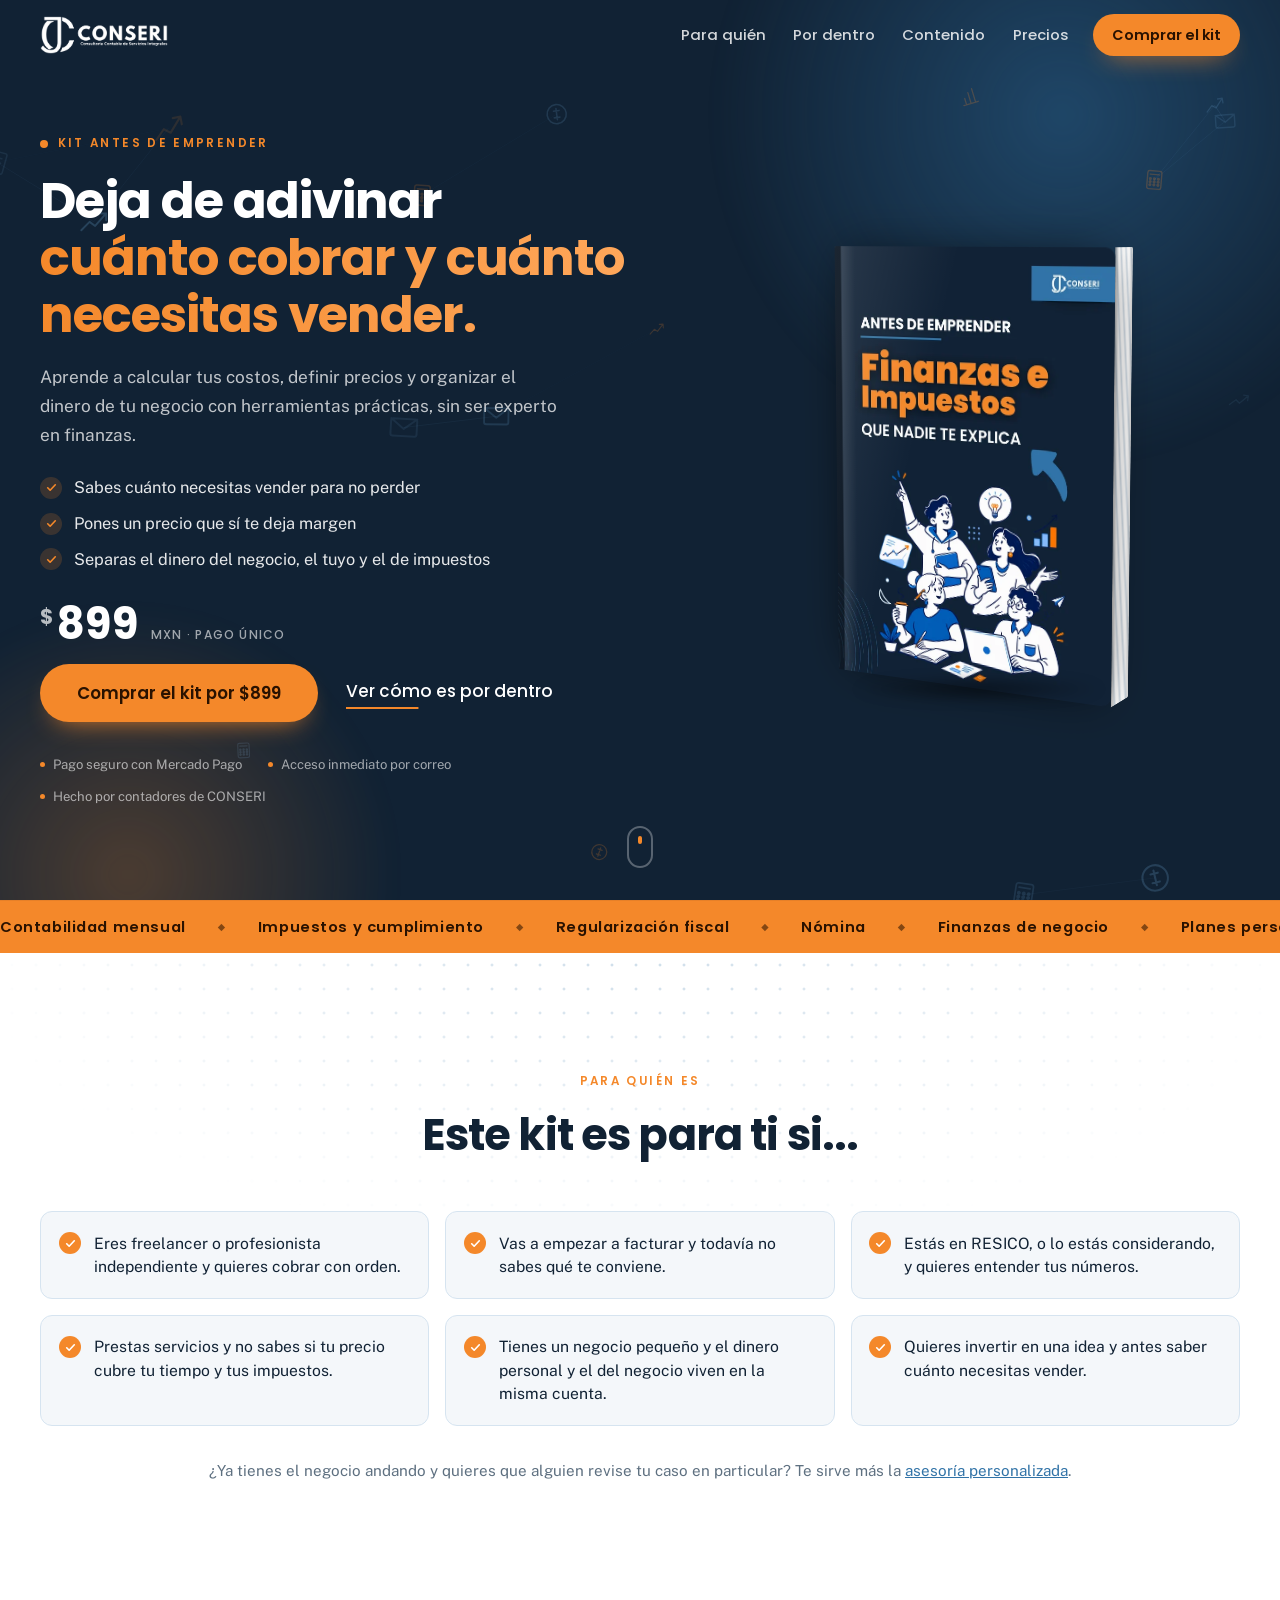
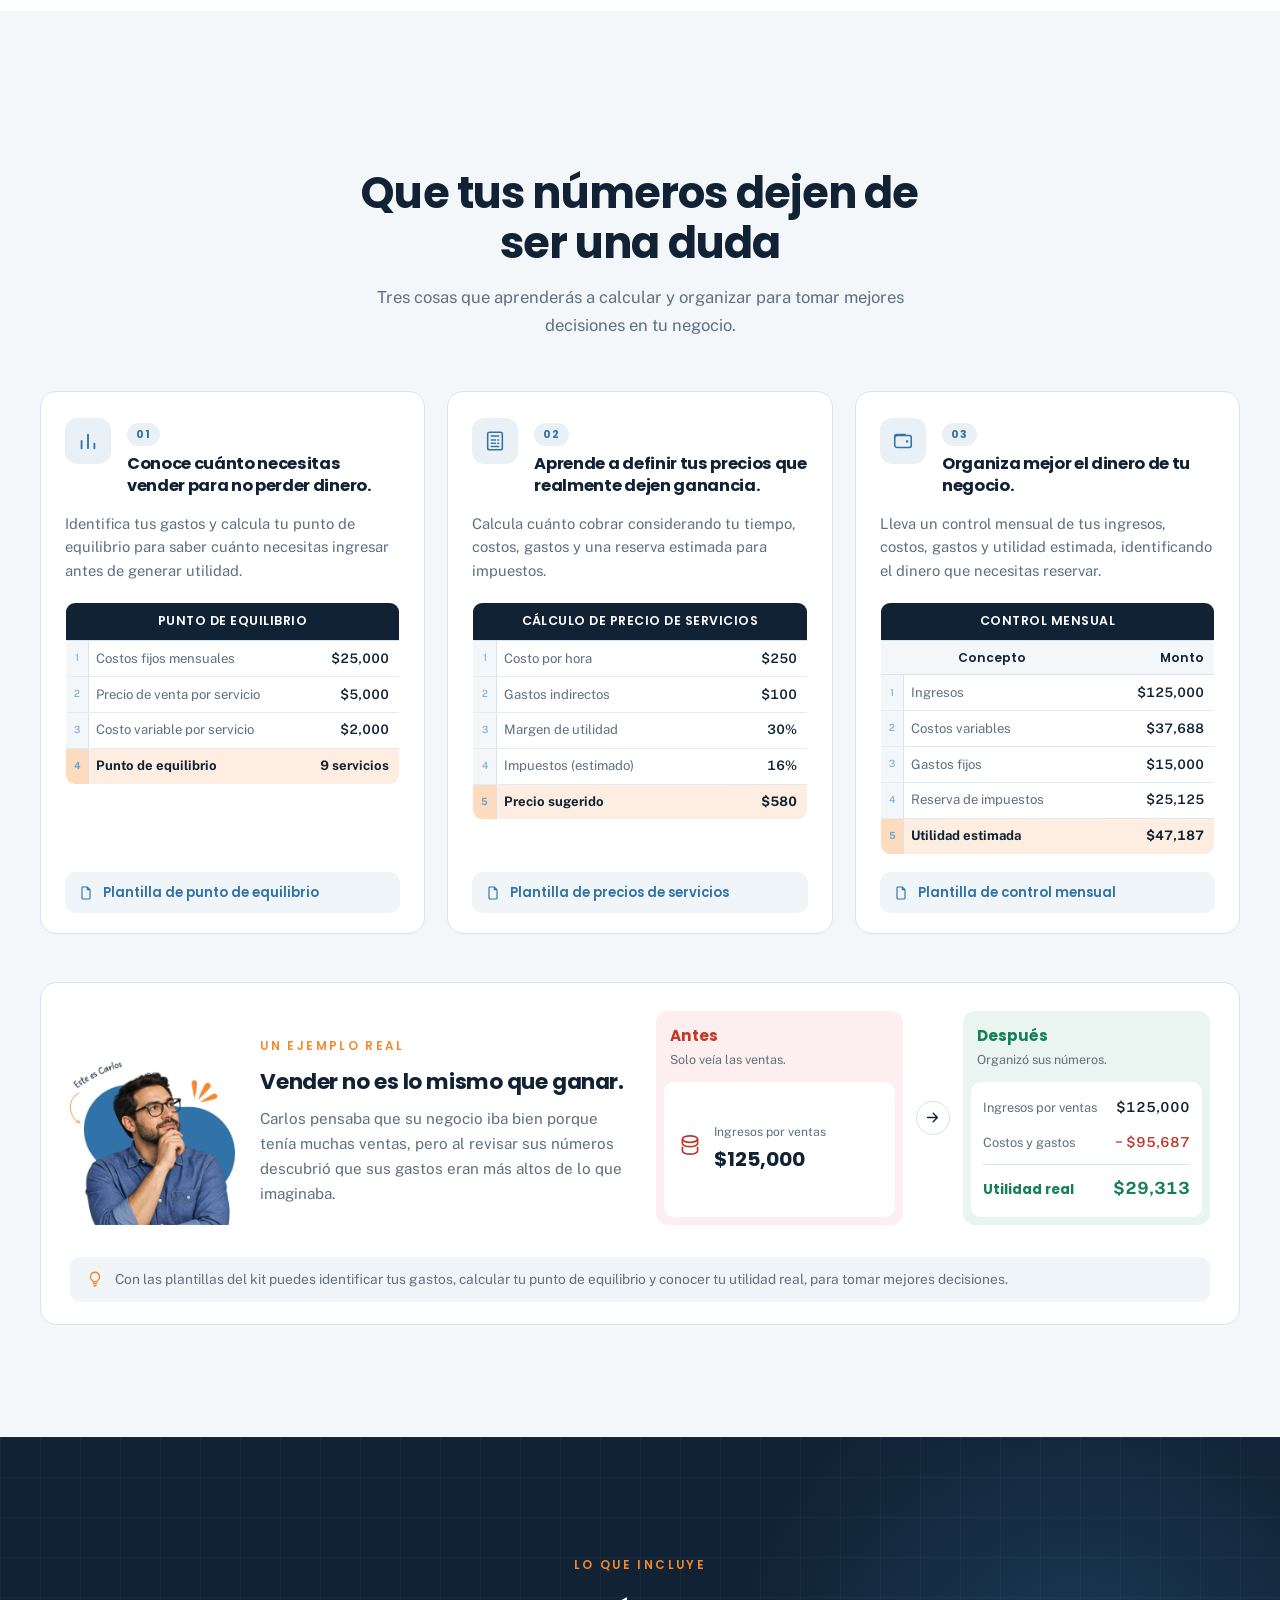
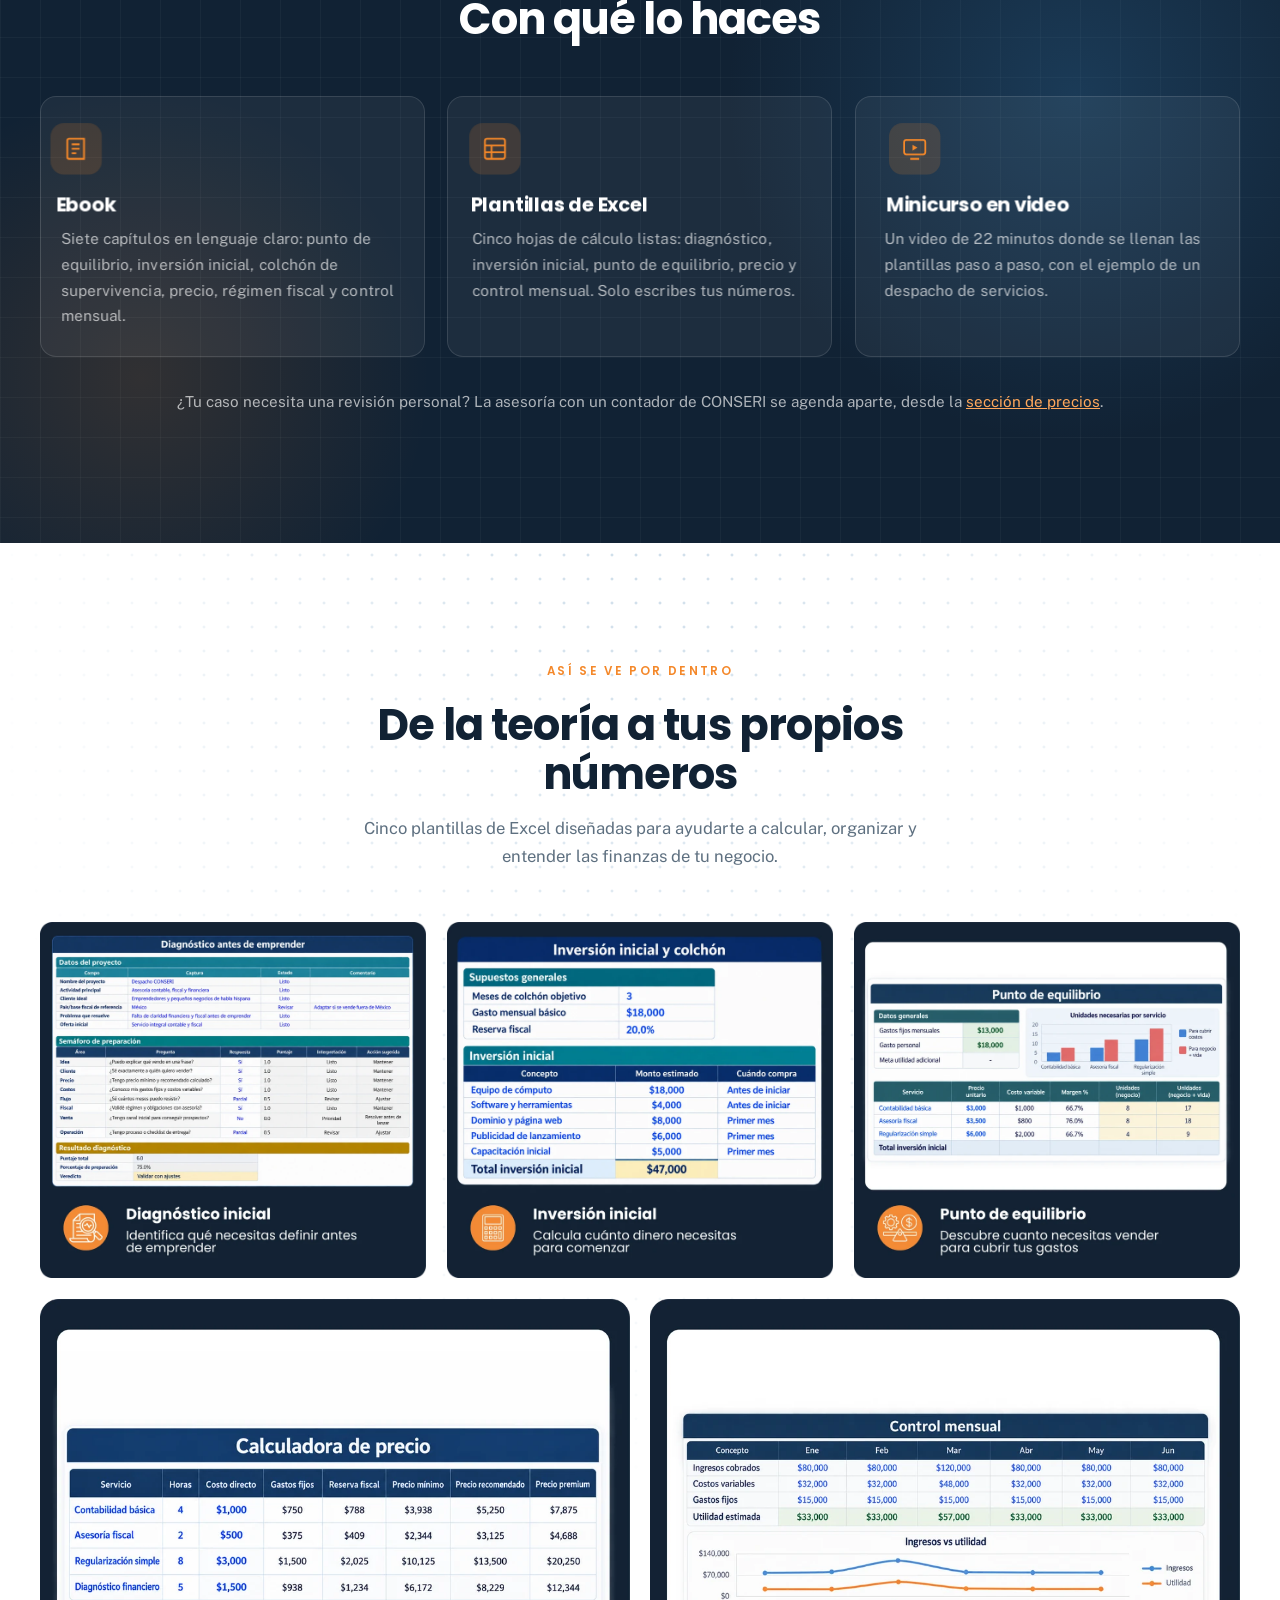
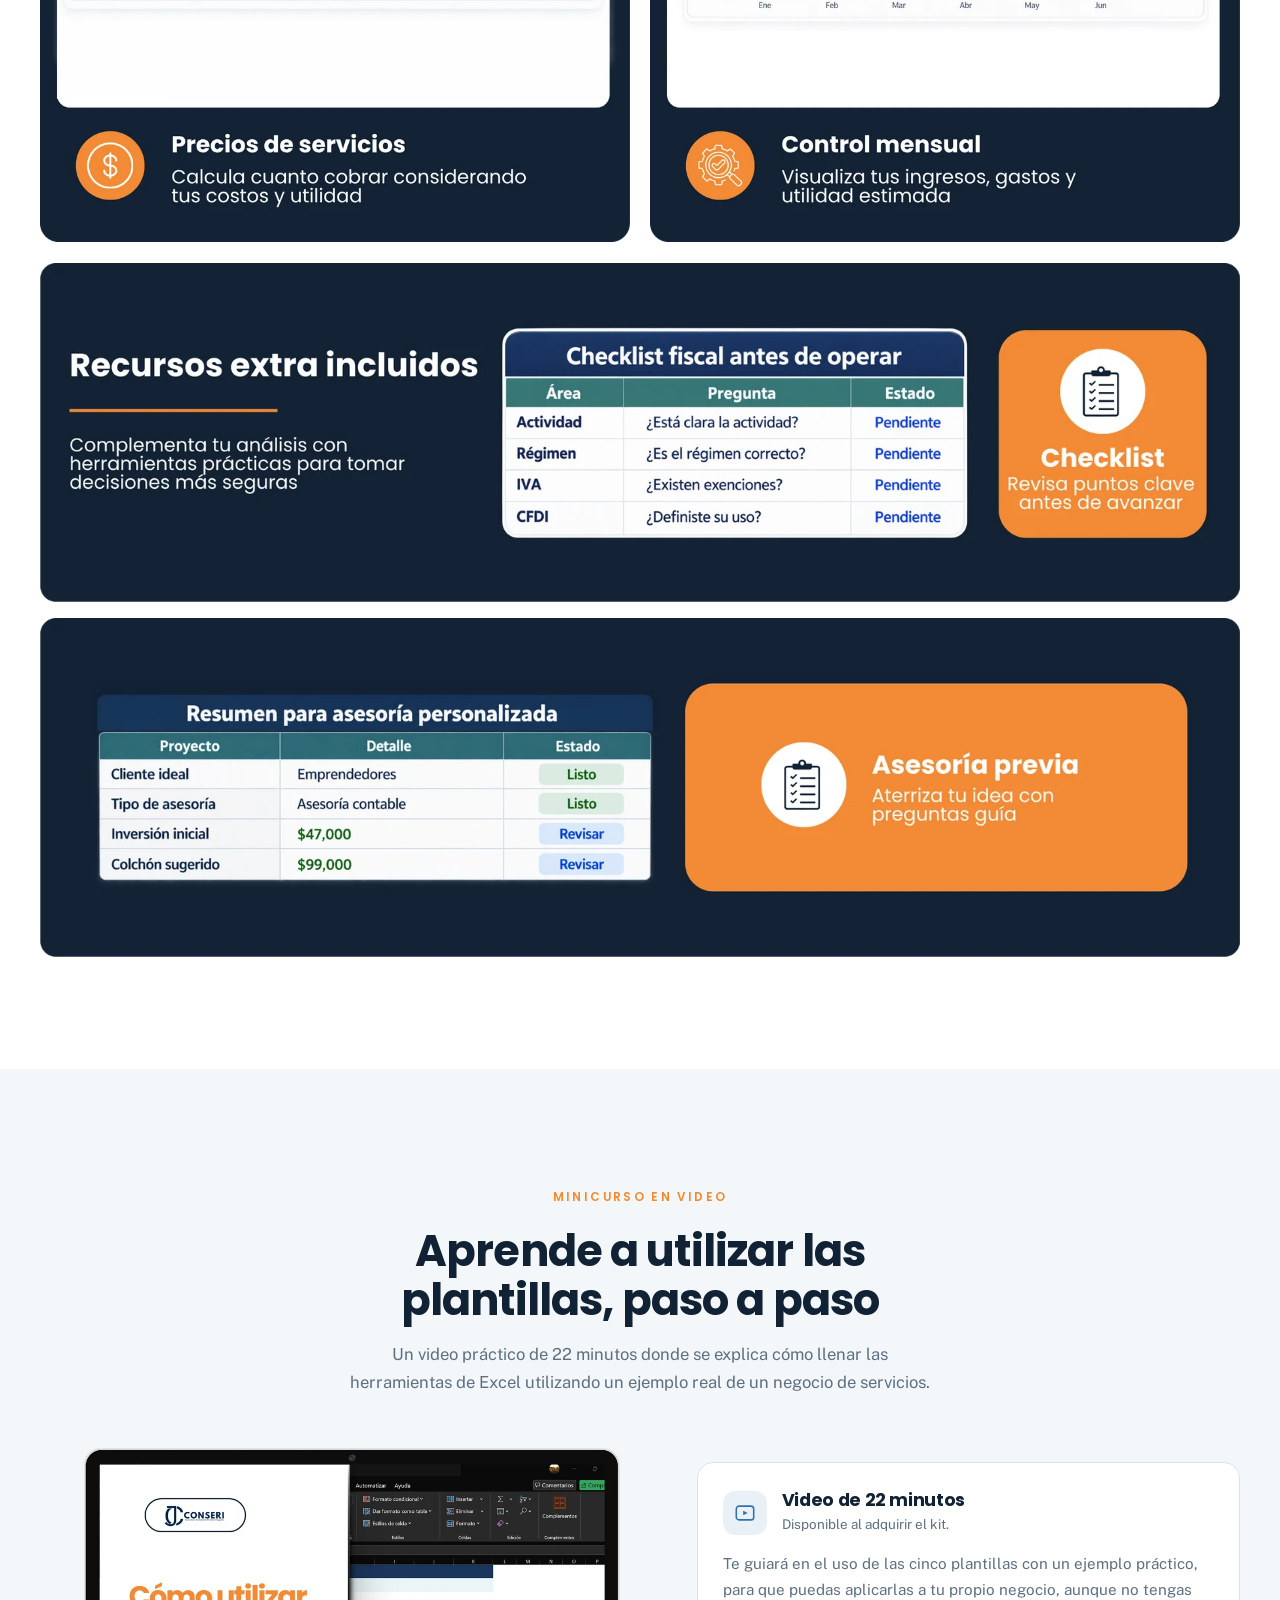
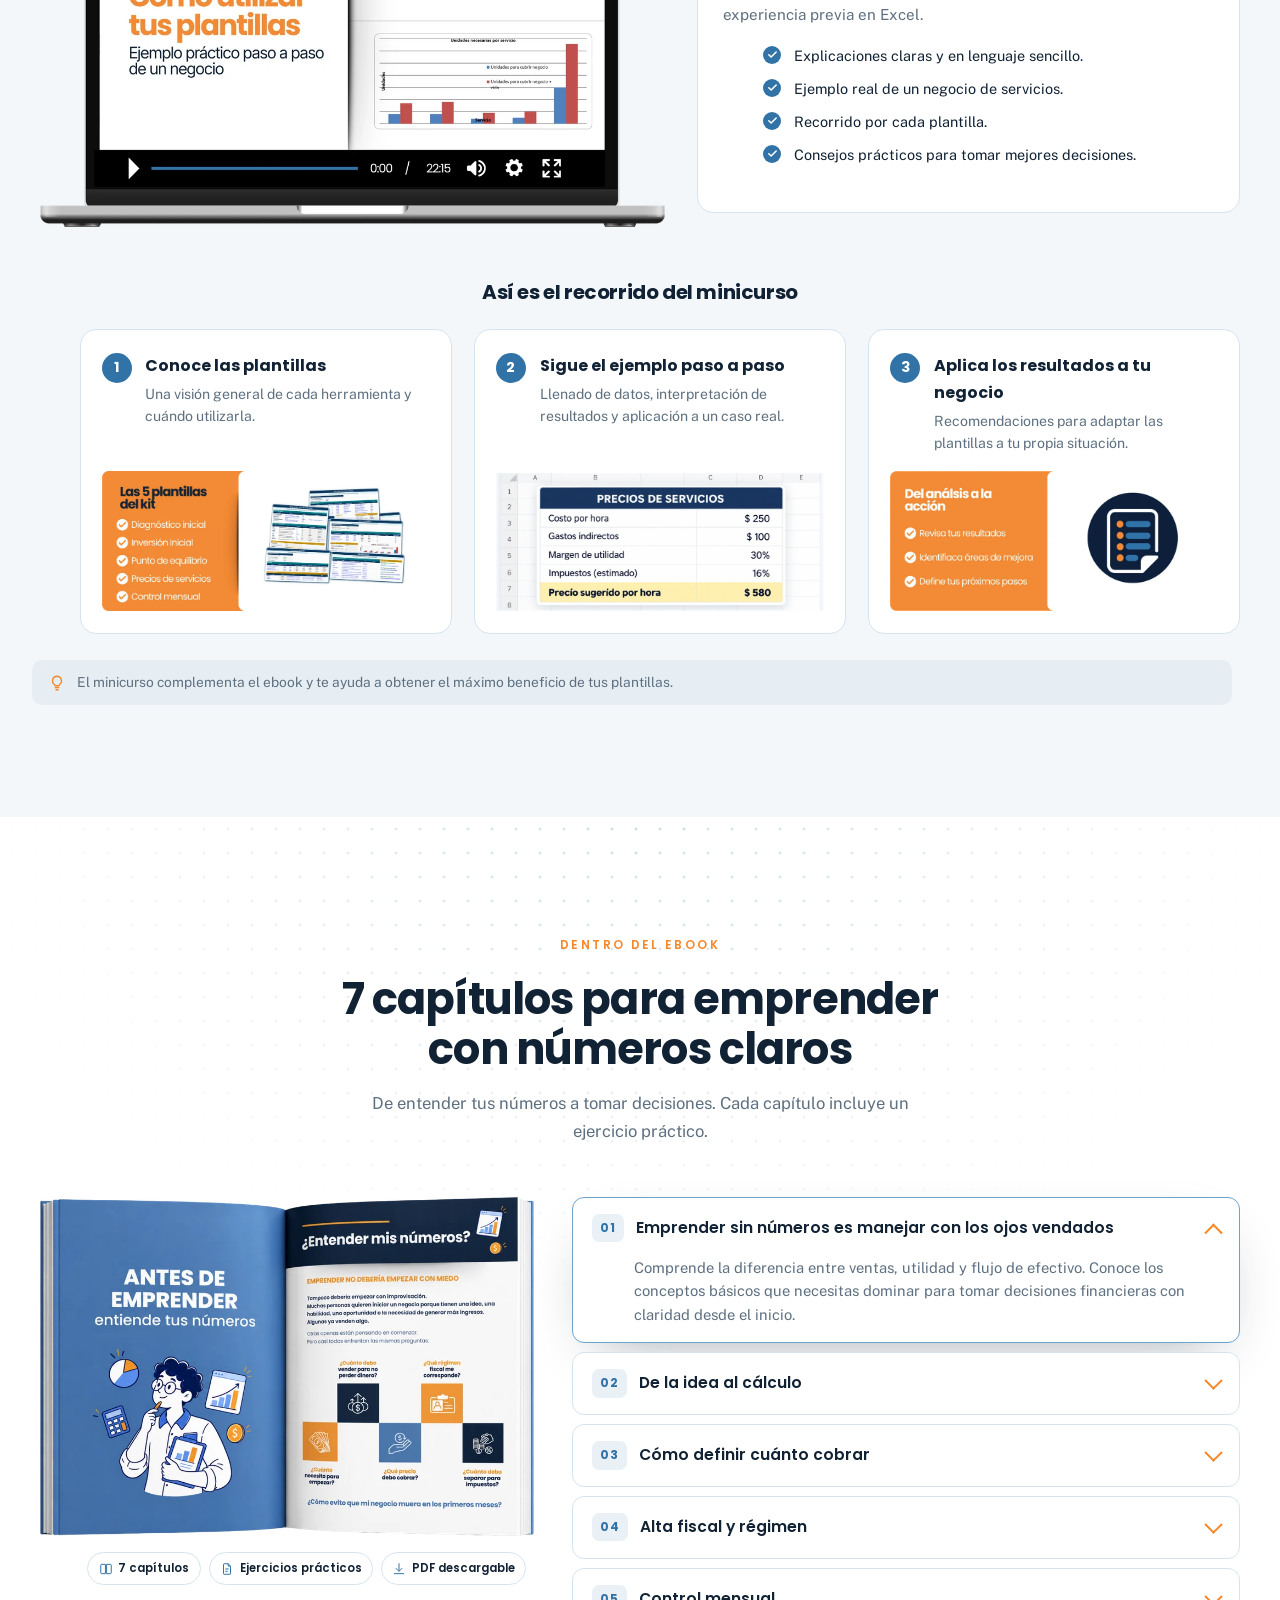
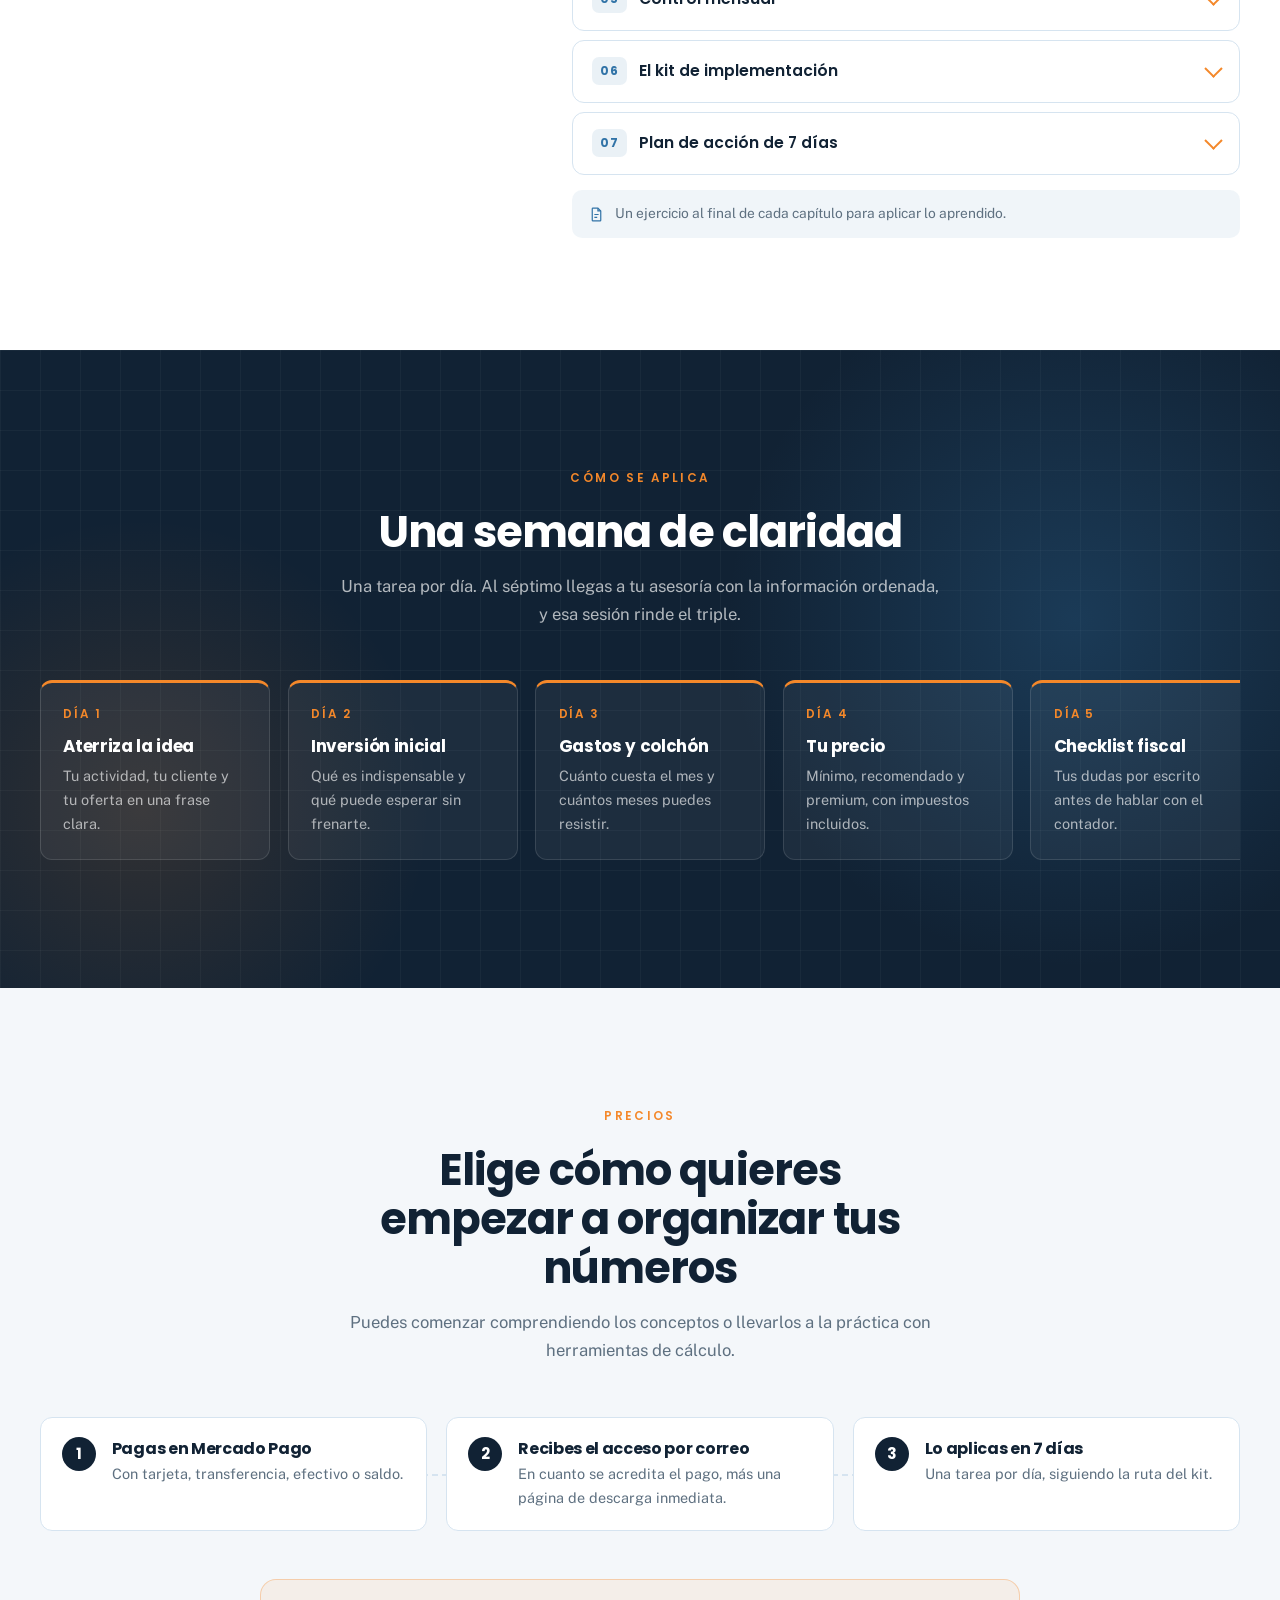
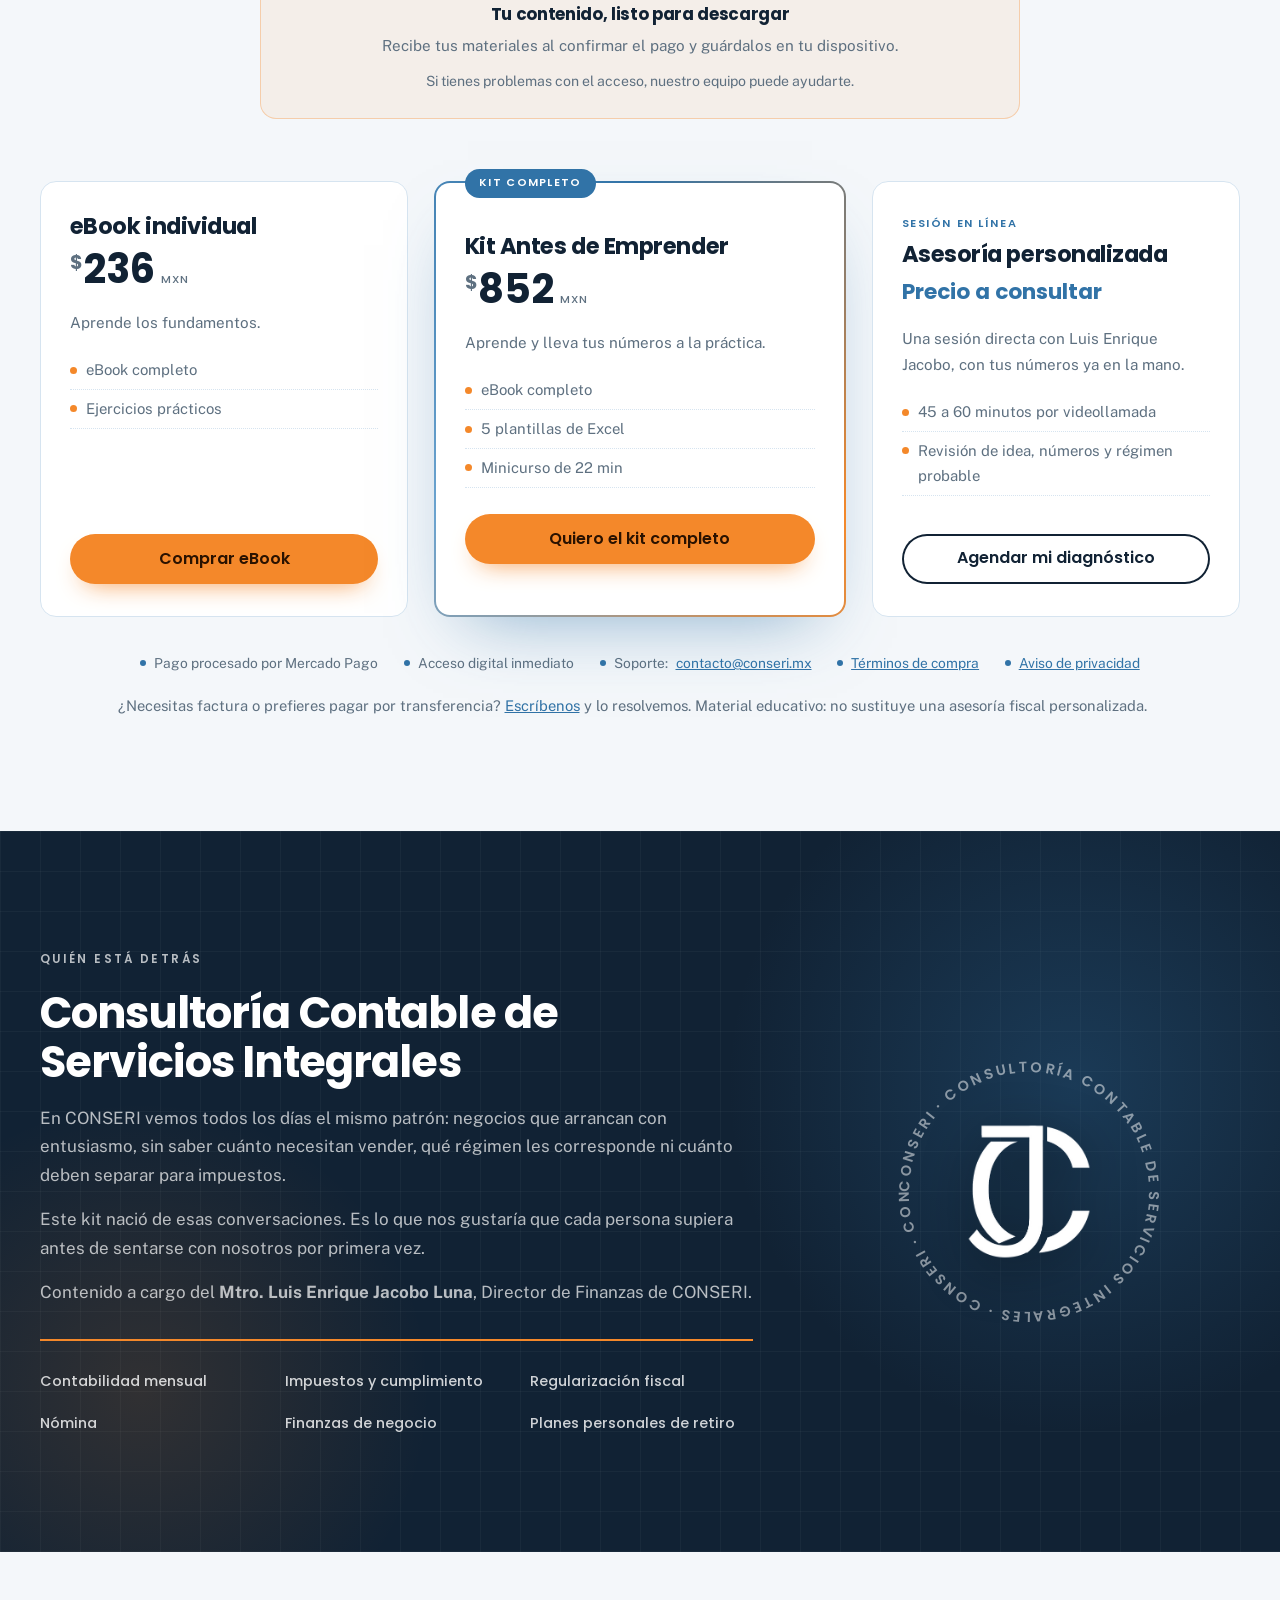
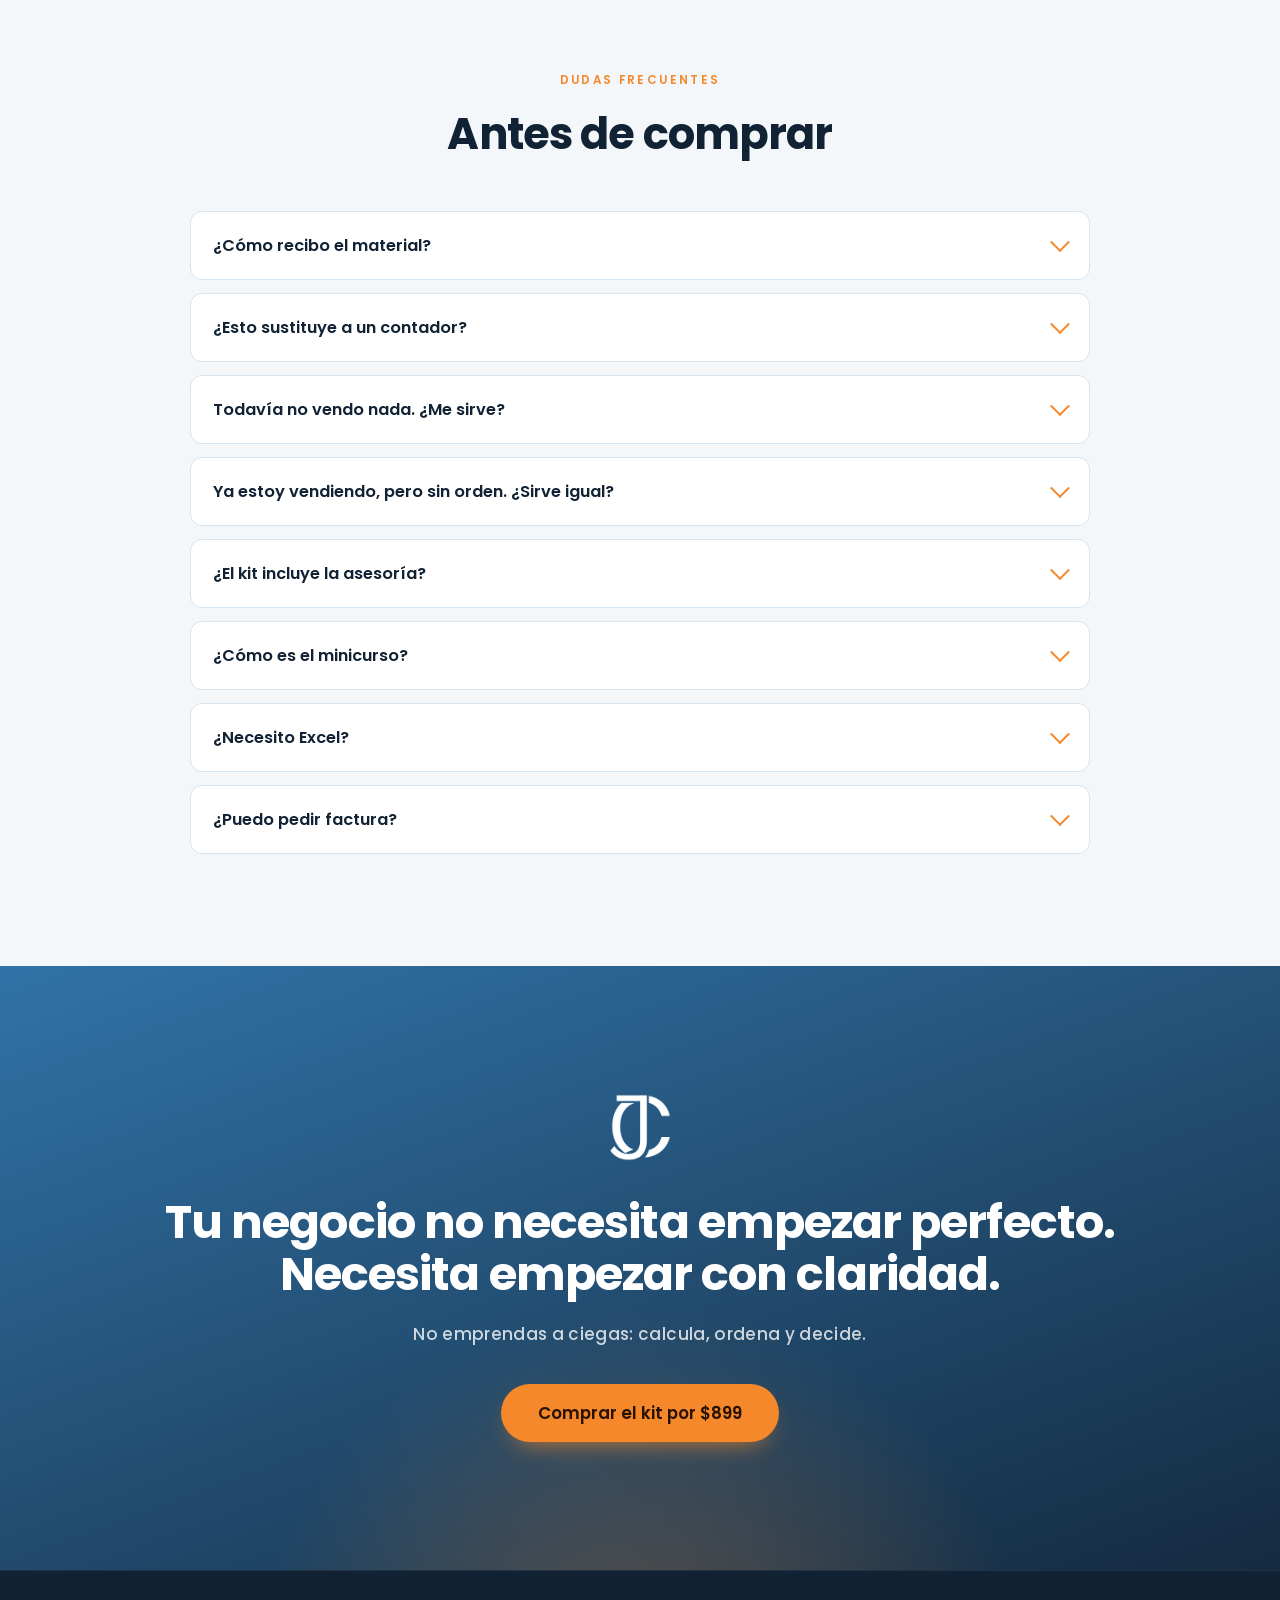
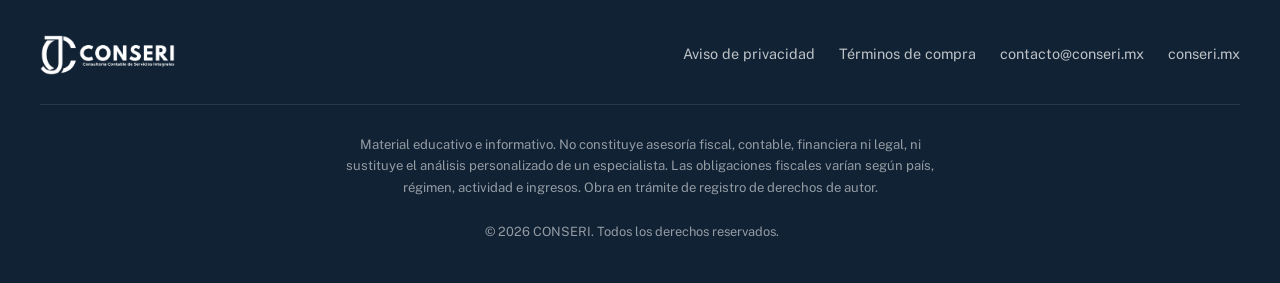
==== commit e8fdd8e0: "Update index.html" ====
--- a/index.html
+++ b/index.html
@@ -364,7 +364,7 @@
           <tr><th scope="row">Gastos fijos</th><td>$15,000</td></tr>
           <tr><th scope="row">Reserva de impuestos</th><td>$25,125</td></tr>
           <tr class="hojita__total">
-            <th scope="row">Utilidad estimada</th><td>$29,313</td>
+            <th scope="row">Utilidad estimada</th><td>$47,187</td>
           </tr>
         </tbody>
       </table>
--- a/css/styles.css
+++ b/css/styles.css
@@ -90,7 +90,6 @@
 
 /* Evita que el texto de la portada desborde su columna en pantallas angostas */
 .portada__texto{ min-width: 0; }
-.indice__cuerpo{ min-width: 0; }
 
 /* ============================ BARRA DE PROGRESO ============================ */
 .progreso{
@@ -252,8 +251,7 @@
 }
 @keyframes flotar{
   from{ transform: translate3d(0, 0, 0) scale(1); }
-  to  { transform: translate3d(-3%, 4%, 0) scale(1.12); }
-}
+  to  { transform: translate3d(-3%, 4%, 0) scale(1.12); }}
 
 .portada__lienzo{
   position: absolute;
@@ -298,8 +296,7 @@
 @keyframes pulso{
   0%  { box-shadow: 0 0 0 0 rgba(244, 136, 42, .6); }
   70% { box-shadow: 0 0 0 12px rgba(244, 136, 42, 0); }
-  100%{ box-shadow: 0 0 0 0 rgba(244, 136, 42, 0); }
-}
+  100%{ box-shadow: 0 0 0 0 rgba(244, 136, 42, 0); }}
 
 .titular{
   font-size: clamp(2.2rem, 5vw, 3.7rem);
@@ -371,8 +368,7 @@
 @keyframes bajar{
   0%  { transform: translateY(0);    opacity: 0; }
   35% { opacity: 1; }
-  100%{ transform: translateY(16px); opacity: 0; }
-}
+  100%{ transform: translateY(16px); opacity: 0; }}
 
 /* ============================ LIBRO EN 3D ============================
    Seis caras armadas con transform-style: preserve-3d. Las variables
@@ -400,8 +396,7 @@
 }
 @keyframes levitar{
   0%, 100%{ transform: translateY(var(--desplace)); }
-  50%     { transform: translateY(calc(var(--desplace) - 16px)); }
-}
+  50%     { transform: translateY(calc(var(--desplace) - 16px)); }}
 
 .libro{
   --giro-x: -7deg;
@@ -548,39 +543,7 @@
   0%, 68% { transform: translateX(-200%) rotate(16deg); opacity: 0; }
   72%     { opacity: 1; }
   94%     { opacity: 1; }
-  100%    { transform: translateX(320%) rotate(16deg); opacity: 0; }
-}
-
-.cubierta__marca{ width: 46px; opacity: .95; margin-bottom: .9rem; }
-.cubierta__sello{
-  font-family: var(--display);
-  font-size: .62rem;
-  letter-spacing: .34em;
-  color: var(--naranja);
-  margin: 0 0 auto;
-}
-.cubierta__titulo{
-  font-size: 1.9rem;
-  color: var(--blanco);
-  margin-bottom: .9rem;
-}
-.cubierta__linea{
-  width: 54px; height: 3px;
-  background: var(--naranja);
-  margin-bottom: .9rem;
-}
-.cubierta__bajada{
-  font-size: .84rem;
-  color: rgba(255, 255, 255, .72);
-  margin-bottom: 1.2rem;
-}
-.cubierta__autor{
-  font-family: var(--display);
-  font-size: .68rem;
-  letter-spacing: .04em;
-  color: rgba(255, 255, 255, .5);
-  margin: 0;
-}
+  100%    { transform: translateX(320%) rotate(16deg); opacity: 0; }}
 
 /* Sombra del libro en el piso */
 .escena__sombra{
@@ -593,8 +556,7 @@
 }
 @keyframes sombra{
   0%, 100%{ transform: scale(1);   opacity: .5; }
-  50%     { transform: scale(.86); opacity: .32; }
-}
+  50%     { transform: scale(.86); opacity: .32; }}
 
 /* ============================ CINTA DE SERVICIOS ============================ */
 .cinta{
@@ -619,8 +581,7 @@
 .cinta:hover .cinta__pista{ animation-play-state: paused; }
 @keyframes correr{
   from{ transform: translateX(0); }
-  to  { transform: translateX(-50%); }
-}
+  to  { transform: translateX(-50%); }}
 
 /* ============================ SECCIONES ============================ */
 .seccion{ padding: clamp(4rem, 9vw, 7rem) clamp(1.2rem, 5vw, 2rem); }
@@ -646,31 +607,6 @@
 }
 .seccion__intro{ color: var(--gris); font-size: 1.04rem; margin: 0; }
 
-/* ============================ DESGLOSE DE CARLOS ============================ */
-.desglose{
-  background: var(--blanco);
-  border-radius: var(--radio);
-  padding: clamp(1.4rem, 4vw, 2.4rem);
-  box-shadow: var(--sombra);
-  margin-bottom: 3rem;
-}
-.desglose__fila{
-  display: grid;
-  grid-template-columns: 1fr 2.2fr auto;
-  align-items: center;
-  gap: 1.2rem;
-  padding: .85rem 0;
-  border-bottom: 1px solid var(--azul-humo);
-}
-.desglose__fila:last-child{ border-bottom: 0; }
-.desglose__fila--total .desglose__nombre,
-.desglose__fila--queda .desglose__nombre{
-  font-family: var(--display);
-  font-weight: 600;
-  color: var(--navy);
-}
-.desglose__nombre{ margin: 0; font-size: .95rem; color: var(--gris); }
-
 .desglose__barra{
   height: 12px;
   background: var(--azul-humo);
@@ -685,8 +621,6 @@
   background: var(--azul);
   transition: width 1.1s var(--curva);
 }
-.desglose__barra--resta span{ background: var(--gris); opacity: .55; }
-.desglose__barra--queda span{ background: var(--naranja); }
 
 .desglose__monto{
   margin: 0;
@@ -698,21 +632,6 @@
   text-align: right;
   font-variant-numeric: tabular-nums;
 }
-.desglose__monto--resta{ color: var(--gris); font-weight: 500; font-size: 1rem; }
-.desglose__monto--queda{ color: var(--naranja); font-size: 1.5rem; }
-
-/* ---- Conceptos ---- */
-.conceptos{
-  display: grid;
-  grid-template-columns: repeat(auto-fit, minmax(250px, 1fr));
-  gap: 1.6rem;
-}
-.concepto{
-  border-top: 3px solid var(--naranja);
-  padding-top: 1.1rem;
-}
-.concepto__titulo{ font-size: 1.15rem; color: var(--navy); margin-bottom: .5rem; }
-.concepto p{ margin: 0; color: var(--gris); font-size: .96rem; }
 
 /* ============================ PIEZAS DEL KIT ============================ */
 .piezas{
@@ -758,23 +677,6 @@
   transform: translateZ(10px);
 }
 
-/* ============================ ÍNDICE DEL EBOOK ============================ */
-.indice{ position: relative; padding-left: 2.6rem; }
-.indice__riel{
-  position: absolute;
-  left: 12px; top: 8px; bottom: 8px;
-  width: 2px;
-  background: var(--azul-humo);
-}
-.indice__riel span{
-  position: absolute;
-  top: 0; left: 0;
-  width: 100%;
-  height: 0;
-  background: var(--naranja);
-}
-.indice__lista{ list-style: none; margin: 0; padding: 0; }
-
 .indice__fila{
   position: relative;
   display: grid;
@@ -798,46 +700,6 @@
 }
 .indice__fila:hover{ background: var(--blanco); transform: translateX(6px); }
 .indice__fila:hover::before{ border-color: var(--naranja); background: var(--naranja); }
-
-.indice__num{
-  font-family: var(--display);
-  font-size: 1.7rem;
-  font-weight: 700;
-  color: var(--azul-humo);
-  line-height: 1;
-  transition: color .3s ease;
-}
-.indice__fila:hover .indice__num{ color: var(--naranja); }
-.indice__titulo{ font-size: 1.14rem; color: var(--navy); margin-bottom: .35rem; }
-.indice__texto{ margin: 0; color: var(--gris); font-size: .96rem; }
-
-/* ---- Checklist ---- */
-.checklist{
-  margin-top: 3rem;
-  background: var(--navy);
-  color: rgba(255, 255, 255, .75);
-  border-radius: var(--radio);
-  padding: clamp(1.6rem, 4vw, 2.6rem);
-}
-.checklist__titulo{ font-size: 1.35rem; color: var(--blanco); margin-bottom: .6rem; }
-.checklist__intro{ color: rgba(255, 255, 255, .65); }
-.checklist__lista{
-  display: grid;
-  grid-template-columns: repeat(auto-fit, minmax(210px, 1fr));
-  gap: .55rem 1.6rem;
-  list-style: none;
-  margin: 1.2rem 0 0;
-  padding: 0;
-  font-size: .94rem;
-}
-.checklist__lista li{ display: flex; align-items: center; gap: .6rem; }
-.checklist__lista li::before{
-  content: "";
-  flex: none;
-  width: 15px; height: 15px;
-  border: 2px solid var(--naranja);
-  border-radius: 4px;
-}
 
 /* ============================ RUTA DE 7 DÍAS ============================ */
 .ruta{
@@ -938,8 +800,7 @@
 
 @keyframes insignia{
   0%, 100%{ box-shadow: 0 0 0 0 rgba(49, 115, 167, .45); }
-  55%     { box-shadow: 0 0 0 10px rgba(49, 115, 167, 0); }
-}
+  55%     { box-shadow: 0 0 0 10px rgba(49, 115, 167, 0); }}
 
 /* Los renglones de la lista entran escalonados cuando la tarjeta aparece.
    El retraso lo pone js/script.js con --paso. */
@@ -1019,6 +880,8 @@
 .producto:hover .producto__tipo{ letter-spacing: .2em; color: var(--naranja); }
 .producto__descripcion{ color: var(--gris); font-size: .95rem; }
 .producto__lista{ list-style: none; margin: 0 0 1.6rem; padding: 0; font-size: .93rem; }
+/* Empuja el boton al fondo para que los tres queden a la misma altura */
+.producto .boton--bloque{ margin-top: auto; }
 .producto__lista li{
   display: flex;
   align-items: flex-start;
@@ -1109,7 +972,7 @@
   height: 100%;
   animation: girar 26s linear infinite;
 }
-@keyframes girar{ to{ transform: rotate(360deg); } }
+@keyframes girar{ to{ transform: rotate(360deg); }}
 .sello__texto{
   font-family: var(--display);
   font-size: 12.5px;
@@ -1245,35 +1108,14 @@
 }
 @keyframes recorrer{
   from{ background-position: 0% 50%; }
-  to  { background-position: 100% 50%; }
-}
+  to  { background-position: 100% 50%; }}
 
 /* Los puntos de las listas de producto laten al pasar el cursor */
 .producto:hover .producto__lista li::before{
   animation: latido-punto .6s var(--curva);
 }
 @keyframes latido-punto{
-  50%{ transform: scale(1.9); }
-}
-
-/* La linea naranja de los conceptos crece al entrar en pantalla */
-.concepto{
-  position: relative;
-  border-top: 0;
-  padding-top: 1.3rem;
-}
-.concepto::before{
-  content: "";
-  position: absolute;
-  top: 0; left: 0;
-  height: 3px;
-  width: 100%;
-  background: var(--naranja);
-  transform: scaleX(0);
-  transform-origin: left;
-  transition: transform .8s var(--curva) .2s;
-}
-.concepto.visible::before{ transform: scaleX(1); }
+  50%{ transform: scale(1.9); }}
 
 /* Las fichas de la ruta de 7 dias se levantan y encienden su borde */
 .dia{ position: relative; overflow: hidden; }
@@ -1288,29 +1130,17 @@
 }
 .dia:hover::after{ opacity: 1; }
 
-/* Las filas del indice encienden su numero y su punto */
-.indice__num{ transition: color .3s ease, transform .3s var(--curva); }
-.indice__fila:hover .indice__num{ transform: scale(1.12); }
-
-/* Los items del checklist se palomean al pasar el cursor */
-.checklist__lista li{ transition: color .25s ease; }
-.checklist__lista li:hover{ color: var(--blanco); }
-.checklist__lista li::before{ transition: background .25s ease, transform .25s var(--curva); }
-.checklist__lista li:hover::before{ background: var(--naranja); transform: rotate(-8deg); }
-
 /* El monograma del cierre respira */
 .cierre__marca{ animation: respirar 5s ease-in-out infinite; }
 @keyframes respirar{
   0%, 100%{ transform: translateY(0) scale(1); }
-  50%     { transform: translateY(-8px) scale(1.03); }
-}
+  50%     { transform: translateY(-8px) scale(1.03); }}
 
 /* Las dudas abren con un desliz en vez de aparecer de golpe */
 .duda[open] p{ animation: desplegar .4s var(--curva); }
 @keyframes desplegar{
   from{ opacity: 0; transform: translateY(-6px); }
-  to  { opacity: 1; transform: none; }
-}
+  to  { opacity: 1; transform: none; }}
 
 /* El logo del encabezado reacciona al cursor */
 .barra__marca{ transition: transform .3s var(--curva); }
@@ -1465,67 +1295,11 @@
 }
 .perfiles__nota{ margin-top: 2rem; color: var(--gris); font-size: .95rem; }
 
-/* ---- Lo que vas a lograr ---- */
-.logros{
-  list-style: none;
-  margin: 0 auto 4rem;
-  padding: 0;
-  display: grid;
-  grid-template-columns: repeat(auto-fit, minmax(280px, 1fr));
-  gap: 2rem 2.4rem;
-}
-.logro{
-  border-left: 2px solid var(--naranja);
-  padding-left: 1.2rem;
-}
-.logro__titulo{ font-size: 1.12rem; color: var(--blanco); margin-bottom: .4rem; }
-.logro p{ margin: 0; color: rgba(255, 255, 255, .66); font-size: .95rem; }
-
 .subtitulo-seccion{ font-size: 1.25rem; color: var(--navy); margin-bottom: 1.6rem; }
 .seccion--navy .subtitulo-seccion{ color: var(--blanco); }
 
 .kit__nota{ margin-top: 2rem; color: rgba(255, 255, 255, .66); font-size: .95rem; }
 .kit__nota a{ color: var(--naranja-claro); }
-
-/* ---- Así se ve por dentro ---- */
-.muestras{ display: grid; gap: 2.6rem; }
-.muestra{
-  margin: 0;
-  display: grid;
-  grid-template-columns: minmax(200px, .85fr) 2.4fr;
-  gap: 2rem;
-  align-items: center;
-}
-.muestra__titulo{ font-size: 1.15rem; color: var(--navy); margin-bottom: .4rem; }
-.muestra__texto p{ margin: 0; color: var(--gris); font-size: .95rem; }
-.muestra__marco{
-  position: relative;
-  background: var(--blanco);
-  border: 1px solid var(--azul-humo);
-  border-radius: 12px;
-  overflow: auto;
-  box-shadow: var(--sombra);
-  -webkit-overflow-scrolling: touch;
-}
-.muestra__marco img{ display: block; width: 100%; height: auto; }
-.muestra__marco--video{ overflow: hidden; }
-.muestra__sello{
-  position: absolute;
-  right: 1rem; bottom: 1rem;
-  padding: .45rem .9rem;
-  border-radius: 999px;
-  background: var(--navy);
-  color: var(--blanco);
-  font-family: var(--display);
-  font-size: .72rem;
-  font-weight: 600;
-  letter-spacing: .1em;
-  text-transform: uppercase;
-}
-.muestras__pista{ display: none; }
-
-/* ---- Cierre del índice (sustituye al bloque del checklist) ---- */
-.indice__cierre{ margin-top: 2rem; color: var(--gris); font-size: .95rem; }
 
 /* ---- Cómo funciona la compra ---- */
 .pasos{
@@ -1564,9 +1338,8 @@
 @media (min-width: 981px){
   /* La tarjeta del kit es más ancha y más alta; las otras dos quedan centradas
      a su lado, así se lee como la opción recomendada sin decirlo a gritos. */
-  .catalogo{ grid-template-columns: 1fr 1.12fr 1fr; align-items: center; }
-  .producto--destacado{ padding-top: 3.2rem; padding-bottom: 3.2rem; }
-}
+  .catalogo{ grid-template-columns: 1fr 1.12fr 1fr; align-items: stretch; }
+  .producto--destacado{ padding-top: 3.2rem; padding-bottom: 3.2rem; }}
 
 /* Botón de la asesoría: alternativa, no acción principal */
 .boton--secundario{
@@ -1624,8 +1397,7 @@
 @keyframes pop{
   0%  { transform: scale(.4); opacity: 0; }
   70% { transform: scale(1.15); opacity: 1; }
-  100%{ transform: scale(1); }
-}
+  100%{ transform: scale(1); }}
 
 /* ---- Secciones navy: halos de luz que se mueven lento, como la portada ----
    isolation crea un contexto propio, así los halos (z-index: -1) quedan
@@ -1690,28 +1462,6 @@
   40% { text-shadow: 0 0 22px rgba(244, 136, 42, .55); transform: scale(1.12); }
   100%{ text-shadow: 0 0 0 rgba(244, 136, 42, 0); transform: scale(1); }
 }
-.desglose__monto--queda{ display: inline-block; transform-origin: right center; }
-.desglose__fila--queda.resaltado .desglose__monto--queda{ animation: resaltar 1.3s var(--curva); }
-.desglose__fila--queda.resaltado .desglose__barra--queda span{
-  box-shadow: 0 0 16px rgba(244, 136, 42, .6);
-  transition: box-shadow .6s ease;
-}
-
-/* ---- Lo que vas a lograr: la línea naranja se dibuja de arriba abajo ---- */
-.logro{ position: relative; border-left: 0; }
-.logro::before{
-  content: "";
-  position: absolute;
-  left: 0; top: 0; bottom: 0;
-  width: 2px;
-  background: linear-gradient(var(--naranja), rgba(244, 136, 42, .15));
-  transform: scaleY(0);
-  transform-origin: top;
-  transition: transform .9s var(--curva) .25s;
-}
-.logro.visible::before{ transform: scaleY(1); }
-.logro__titulo{ transition: color .3s ease; }
-.logro:hover .logro__titulo{ color: var(--naranja-claro); }
 
 /* ---- Con qué lo haces: luz que sigue al cursor dentro de cada tarjeta ---- */
 .pieza{ position: relative; --px: 50%; --py: 0%; }
@@ -1731,38 +1481,11 @@
   background: rgba(244, 136, 42, .26);
   box-shadow: 0 0 24px -4px rgba(244, 136, 42, .6);
 }
-
-/* ---- Así se ve por dentro: cada captura dentro de una "ventana" ----
-   La barra de arriba con tres puntos va pintada como fondo, así no se
-   desplaza cuando en celular se recorre la captura de lado. */
-.muestra__marco{
-  padding-top: 30px;
-  background:
-    radial-gradient(circle at 18px 15px, var(--naranja) 4px, transparent 4.6px),
-    radial-gradient(circle at 33px 15px, var(--azul-claro) 4px, transparent 4.6px),
-    radial-gradient(circle at 48px 15px, var(--azul-humo) 4px, transparent 4.6px),
-    linear-gradient(var(--azul-humo), var(--azul-humo)) 0 30px / 100% 1px no-repeat,
-    linear-gradient(#F1F5F9, #F1F5F9) 0 0 / 100% 30px no-repeat,
-    var(--blanco);
-  transition: transform .45s var(--curva), box-shadow .45s var(--curva), opacity .8s var(--curva);
-}
-/* Entran desde la derecha, un poco después que su texto */
-.muestra.animar .muestra__marco{ opacity: 0; transform: translateX(34px); }
-.muestra.visible .muestra__marco{ opacity: 1; transform: none; transition-delay: .15s; }
-@media (hover: hover){
-  .muestra.visible:hover .muestra__marco{
-    transform: translateY(-6px);
-    box-shadow: 0 34px 70px -32px rgba(17, 34, 52, .55);
-    transition-delay: 0s;
-  }
-}
-.muestra__titulo{ transition: color .3s ease; }
-.muestra:hover .muestra__titulo{ color: var(--azul); }
+@media (hover: hover){}
 
 /* ---- Índice: cada capítulo se enciende cuando la línea naranja lo alcanza ----
    js/script.js pone .pasado a las filas que ya quedaron arriba. */
 .indice__fila::before{ transition: border-color .3s ease, background .3s ease, box-shadow .3s ease; }
-.indice__fila.pasado .indice__num{ color: var(--naranja); }
 .indice__fila.pasado::before{
   border-color: var(--naranja);
   background: var(--naranja);
@@ -1783,8 +1506,7 @@
     border-top: 2px dashed var(--azul-humo);
     z-index: 0;
   }
-  .paso{ position: relative; z-index: 1; }
-}
+  .paso{ position: relative; z-index: 1; }}
 .pasos.visible .paso__num{ animation: pop .5s var(--curva) both; }
 .pasos.visible .paso:nth-child(2) .paso__num{ animation-delay: .15s; }
 .pasos.visible .paso:nth-child(3) .paso__num{ animation-delay: .3s; }
@@ -1801,7 +1523,7 @@
   box-shadow: 0 30px 70px -34px rgba(49, 115, 167, .6);
   animation: borde-giro 7s linear infinite;
 }
-@keyframes borde-giro{ to{ --giro: 360deg; } }
+@keyframes borde-giro{ to{ --giro: 360deg; }}
 
 /* ---- Dudas: la pregunta abierta lleva su marca naranja ---- */
 .duda summary{ transition: color .25s ease; }
@@ -1838,8 +1560,7 @@
 
   /* El kit aparece primero en celular y tableta */
   .producto--destacado{ order: -1; }
-  .pasos{ grid-template-columns: 1fr; }
-}
+  .pasos{ grid-template-columns: 1fr; }}
 
 @media (max-width: 780px){
   /* Barra fija de compra. js/script.js le pone .barra-compra--visible solo
@@ -1885,34 +1606,17 @@
 
   /* En celular la barra de abajo ya lleva el boton de compra: el del
      encabezado sobraria. */
-  .barra > .boton{ display: none; }
-
-  /* Capturas: legibles en celular deslizando de lado */
-  .muestra{ grid-template-columns: 1fr; gap: 1rem; }
-  .muestra__marco img{ min-width: 640px; }
-  .muestra__marco--video img{ min-width: 0; }
-  .muestras__pista{
-    display: block;
-    margin-top: -1.6rem;
-    margin-bottom: 1.6rem;
-    font-size: .82rem;
-    color: var(--gris);
-  }
-}
+  .barra > .boton{ display: none; }}
 
 @media (max-width: 620px){
   body{ font-size: 16px; }
   .portada{ padding-top: 6rem; }
   .titular{ font-size: clamp(1.9rem, 8vw, 2.4rem); }
-  .desglose__fila{ grid-template-columns: 1fr auto; }
   .desglose__barra{ grid-column: 1 / -1; order: 3; }
-  .desglose__nombre{ font-size: .88rem; }
-  .indice{ padding-left: 1.9rem; }
   .indice__fila{ grid-template-columns: 48px 1fr; padding: 1.2rem .6rem; }
   .indice__fila::before{ left: -1.9rem; }
   .producto{ padding: 1.6rem 1.3rem; }
-  .portada__bajar{ display: none; }
-}
+  .portada__bajar{ display: none; }}
 
 /* ============================ ACCESIBILIDAD ============================ */
 @media (prefers-reduced-motion: reduce){
@@ -1922,7 +1626,6 @@
   }
   html{ scroll-behavior: auto; }
   .animar{ opacity: 1; transform: none; }
-  /* Las barras del desglose las llena js/script.js con su valor real. */
 }
 
 
@@ -1960,5 +1663,610 @@
 }
 
 @media (max-width: 640px){
-  .nota-descarga{ padding: 1.3rem 1.2rem; margin-bottom: 2.2rem; }
-}
+  .nota-descarga{ padding: 1.3rem 1.2rem; margin-bottom: 2.2rem; }}
+
+/* ============================================================================
+   REDISEÑO DE OCTUBRE 2026
+   ----------------------------------------------------------------------------
+   Piezas nuevas: los tres beneficios con su mini hoja de calculo, el caso de
+   Carlos en dos columnas, la rejilla de plantillas, el minicurso y el acordeon
+   de capitulos del ebook.
+
+   Todo reusa las variables de arriba (--navy, --azul, --naranja, --radio...),
+   asi que un cambio de marca se sigue haciendo en un solo lugar.
+   ============================================================================ */
+
+/* ---------------------------------------------------------------------------
+   1. LOS TRES BENEFICIOS
+   --------------------------------------------------------------------------- */
+.beneficios{
+  display: grid;
+  grid-template-columns: repeat(3, 1fr);
+  gap: 1.4rem;
+  margin-bottom: 3rem;
+}
+
+.beneficio{
+  display: flex;
+  flex-direction: column;
+  background: var(--blanco);
+  border: 1px solid var(--azul-humo);
+  border-radius: var(--radio);
+  padding: 1.6rem 1.5rem 1.2rem;
+  transition: box-shadow .35s var(--curva), transform .35s var(--curva),
+              border-color .3s ease;
+}
+@media (hover: hover){
+  .beneficio:hover{
+    transform: translateY(-4px);
+    border-color: var(--azul-claro);
+    box-shadow: var(--sombra);
+  }
+}
+
+.beneficio__alto{
+  display: grid;
+  grid-template-columns: auto 1fr;
+  gap: 1rem;
+  align-items: start;
+  margin-bottom: .9rem;
+}
+.beneficio__icono{
+  flex: none;
+  width: 46px; height: 46px;
+  display: grid;
+  place-items: center;
+  border-radius: 12px;
+  background: rgba(49, 115, 167, .10);
+  color: var(--azul);
+}
+.beneficio__icono svg{ width: 22px; height: 22px; }
+
+.beneficio__num{
+  display: inline-block;
+  font-family: var(--display);
+  font-size: .68rem;
+  font-weight: 700;
+  letter-spacing: .1em;
+  color: var(--azul);
+  background: rgba(49, 115, 167, .10);
+  border-radius: 999px;
+  padding: .15rem .55rem;
+  margin: 0 0 .45rem;
+}
+.beneficio__titulo{
+  font-family: var(--display);
+  font-size: 1.02rem;
+  font-weight: 700;
+  line-height: 1.35;
+  color: var(--navy);
+  margin: 0;
+}
+.beneficio__texto{
+  color: var(--gris);
+  font-size: .92rem;
+  line-height: 1.6;
+  margin: 0 0 1.2rem;
+}
+
+/* ---- La mini hoja de calculo ----
+   Los numeros de renglon de la izquierda los pone un contador del CSS, para
+   que se sienta Excel sin meter una celda falsa en cada fila. */
+.hojita{
+  width: 100%;
+  border-collapse: collapse;
+  font-size: .82rem;
+  border: 1px solid var(--azul-humo);
+  border-radius: 10px;
+  overflow: hidden;
+  margin-bottom: 1.1rem;
+  counter-reset: renglon;
+}
+.hojita__titulo{
+  caption-side: top;
+  background: var(--navy);
+  color: var(--blanco);
+  font-family: var(--display);
+  font-weight: 600;
+  font-size: .78rem;
+  letter-spacing: .04em;
+  text-transform: uppercase;
+  padding: .55rem .6rem;
+  text-align: center;
+}
+.hojita thead th{
+  background: var(--hueso);
+  color: var(--navy);
+  font-family: var(--display);
+  font-size: .76rem;
+  font-weight: 600;
+  padding: .4rem .6rem;
+  border-bottom: 1px solid var(--azul-humo);
+}
+.hojita thead th:last-child{ text-align: right; }
+.hojita tbody tr{ counter-increment: renglon; }
+.hojita th[scope="row"]{
+  position: relative;
+  text-align: left;
+  font-weight: 400;
+  color: var(--gris);
+  padding: .4rem .6rem .4rem 1.9rem;
+  border-bottom: 1px solid rgba(214, 228, 240, .7);
+}
+.hojita th[scope="row"]::before{
+  content: counter(renglon);
+  position: absolute;
+  left: 0; top: 0; bottom: 0;
+  width: 1.4rem;
+  display: grid;
+  place-items: center;
+  background: var(--hueso);
+  border-right: 1px solid var(--azul-humo);
+  font-size: .62rem;
+  color: var(--azul-claro);
+}
+.hojita td{
+  text-align: right;
+  color: var(--navy);
+  font-weight: 600;
+  padding: .4rem .6rem;
+  border-bottom: 1px solid rgba(214, 228, 240, .7);
+  font-variant-numeric: tabular-nums;
+}
+.hojita tr:last-child th[scope="row"],
+.hojita tr:last-child td{ border-bottom: 0; }
+
+.hojita__total th[scope="row"],
+.hojita__total td{
+  background: rgba(244, 136, 42, .14);
+  color: var(--navy);
+  font-weight: 700;
+}
+.hojita__total th[scope="row"]::before{ background: rgba(244, 136, 42, .18); }
+
+.beneficio__pie{
+  display: flex;
+  align-items: center;
+  gap: .55rem;
+  margin: auto 0 0;
+  padding: .6rem .8rem;
+  border-radius: 10px;
+  background: rgba(49, 115, 167, .07);
+  color: var(--azul);
+  font-family: var(--display);
+  font-size: .82rem;
+  font-weight: 600;
+}
+.beneficio__pie svg{ width: 16px; height: 16px; flex: none; }
+
+/* ---------------------------------------------------------------------------
+   2. EL CASO DE CARLOS
+   --------------------------------------------------------------------------- */
+.carlos{
+  display: grid;
+  grid-template-columns: 165px 1fr 1.5fr;
+  align-items: end;
+  gap: 1.6rem;
+  background: var(--blanco);
+  border: 1px solid var(--azul-humo);
+  border-radius: var(--radio);
+  padding: 1.8rem 1.8rem 1.4rem;
+}
+.carlos__persona{ align-self: end; }
+.carlos__foto{
+  display: block;
+  width: 100%;
+  height: auto;
+}
+.carlos__texto{ align-self: center; }
+.carlos__texto .etiqueta{ margin-bottom: .7rem; }
+.carlos__titulo{
+  font-family: var(--display);
+  font-size: 1.35rem;
+  font-weight: 700;
+  line-height: 1.25;
+  color: var(--navy);
+  margin: 0 0 .7rem;
+}
+.carlos__relato{
+  color: var(--gris);
+  font-size: .95rem;
+  line-height: 1.65;
+  margin: 0;
+}
+
+.carlos__comparacion{
+  display: grid;
+  grid-template-columns: 1fr auto 1fr;
+  align-items: stretch;
+  gap: .8rem;
+  align-self: center;
+}
+.caso{ display: flex; flex-direction: column; }
+.carlos__flecha{
+  align-self: center;
+  display: grid;
+  place-items: center;
+  width: 34px; height: 34px;
+  border-radius: 50%;
+  background: var(--blanco);
+  border: 1px solid var(--azul-humo);
+  color: var(--navy);
+}
+.carlos__flecha svg{ width: 17px; height: 17px; }
+
+.caso{ border-radius: 12px; overflow: hidden; }
+.caso--antes{ background: rgba(220, 38, 38, .07); }
+.caso--despues{ background: rgba(22, 128, 86, .09); }
+
+.caso__cuando{
+  font-family: var(--display);
+  font-size: .95rem;
+  font-weight: 700;
+  margin: 0;
+  padding: .7rem .9rem 0;
+}
+.caso--antes .caso__cuando{ color: #C0392B; }
+.caso--despues .caso__cuando{ color: #157F56; }
+.caso__nota{
+  font-size: .78rem;
+  color: var(--gris);
+  margin: .1rem 0 .7rem;
+  padding: 0 .9rem;
+}
+
+.caso__unica{
+  display: flex;
+  align-items: center;
+  gap: .7rem;
+  background: var(--blanco);
+  margin: 0 .5rem .5rem;
+  padding: .8rem .85rem;
+  border-radius: 10px;
+  flex: 1;
+}
+.caso__moneda{ color: #C0392B; flex: none; }
+.caso__moneda svg{ width: 26px; height: 26px; }
+.caso__concepto{ font-size: .76rem; color: var(--gris); margin: 0; }
+.caso__cifra{
+  font-family: var(--display);
+  font-size: 1.25rem;
+  font-weight: 700;
+  color: var(--navy);
+  margin: 0;
+  font-variant-numeric: tabular-nums;
+}
+
+.caso__lista{
+  background: var(--blanco);
+  margin: 0 .5rem .5rem;
+  padding: .5rem .75rem;
+  border-radius: 10px;
+  flex: 1;
+}
+.caso__renglon{
+  display: flex;
+  justify-content: space-between;
+  align-items: baseline;
+  gap: .7rem;
+  padding: .38rem 0;
+}
+.caso__renglon dt{ font-size: .8rem; color: var(--gris); line-height: 1.35; }
+.caso__renglon dd{
+  margin: 0;
+  font-size: .86rem;
+  font-weight: 600;
+  color: var(--navy);
+  font-variant-numeric: tabular-nums;
+  white-space: nowrap;
+}
+.caso__resta{ color: #C0392B !important; }
+.caso__renglon--total{
+  border-top: 1px solid var(--azul-humo);
+  margin-top: .2rem;
+  padding-top: .6rem;
+}
+.caso__renglon--total dt{
+  font-family: var(--display);
+  font-weight: 700;
+  color: #157F56;
+  font-size: .85rem;
+  white-space: nowrap;
+}
+.caso__renglon--total dd{ color: #157F56; font-size: 1.05rem; font-weight: 700; }
+
+/* Barra de cierre, igual en Carlos y en el minicurso */
+.carlos__moraleja,
+.curso__moraleja{
+  grid-column: 1 / -1;
+  display: flex;
+  align-items: center;
+  gap: .7rem;
+  margin: .4rem 0 0;
+  padding: .75rem 1rem;
+  border-radius: 10px;
+  background: rgba(49, 115, 167, .07);
+  color: var(--gris);
+  font-size: .86rem;
+  line-height: 1.55;
+}
+.carlos__moraleja svg,
+.curso__moraleja svg{ width: 18px; height: 18px; flex: none; color: var(--naranja); }
+.curso__moraleja{ max-width: var(--ancho); margin-top: 1.6rem; }
+
+/* ---------------------------------------------------------------------------
+   3. LAS CINCO PLANTILLAS
+   --------------------------------------------------------------------------- */
+/* Seis columnas: las tres de arriba ocupan dos cada una y las dos de abajo
+   tres, asi no queda un hueco suelto al final de la segunda fila. */
+.plantillas{
+  display: grid;
+  grid-template-columns: repeat(6, 1fr);
+  gap: 1.3rem;
+}
+.plantilla{ grid-column: span 2; margin: 0; }
+.plantilla--ancha{ grid-column: span 3; }
+.plantilla img{
+  display: block;
+  width: 100%;
+  height: auto;
+  transition: transform .4s var(--curva);
+}
+@media (hover: hover){
+  .plantilla:hover img{ transform: translateY(-5px); }
+}
+
+.extras{
+  display: grid;
+  gap: 1rem;
+  margin-top: 1.3rem;
+}
+.extras img{ display: block; width: 100%; height: auto; }
+
+/* ---------------------------------------------------------------------------
+   4. MINICURSO
+   --------------------------------------------------------------------------- */
+.curso{
+  display: grid;
+  grid-template-columns: 1.15fr 1fr;
+  align-items: center;
+  gap: 2rem;
+  margin-bottom: 3.4rem;
+}
+.curso__pantalla img{ display: block; width: 100%; height: auto; }
+
+.curso__ficha{
+  background: var(--blanco);
+  border: 1px solid var(--azul-humo);
+  border-radius: var(--radio);
+  padding: 1.7rem 1.6rem;
+}
+.curso__encabezado{
+  display: grid;
+  grid-template-columns: auto 1fr;
+  gap: .9rem;
+  align-items: center;
+  margin-bottom: 1rem;
+}
+.curso__icono{
+  width: 44px; height: 44px;
+  display: grid;
+  place-items: center;
+  border-radius: 12px;
+  background: rgba(49, 115, 167, .10);
+  color: var(--azul);
+}
+.curso__icono svg{ width: 22px; height: 22px; }
+.curso__titulo{
+  font-family: var(--display);
+  font-size: 1.1rem;
+  font-weight: 700;
+  color: var(--navy);
+  margin: 0;
+}
+.curso__pie{ font-size: .84rem; color: var(--gris); margin: .15rem 0 0; }
+.curso__texto{
+  color: var(--gris);
+  font-size: .95rem;
+  line-height: 1.65;
+  margin: 0 0 1.1rem;
+}
+.curso__lista{ list-style: none; display: grid; gap: .55rem; }
+.curso__lista li{
+  position: relative;
+  padding-left: 1.9rem;
+  font-size: .9rem;
+  color: var(--navy);
+}
+.curso__lista li::before{
+  content: "";
+  position: absolute;
+  left: 0; top: .1rem;
+  width: 18px; height: 18px;
+  border-radius: 50%;
+  background: var(--azul) url("data:image/svg+xml,%3Csvg xmlns='http://www.w3.org/2000/svg' viewBox='0 0 24 24' fill='none' stroke='%23fff' stroke-width='3.4' stroke-linecap='round' stroke-linejoin='round'%3E%3Cpath d='M4 12.5l5 5L20 6.5'/%3E%3C/svg%3E") center / 11px no-repeat;
+}
+
+/* ---- El recorrido en tres pasos ---- */
+.recorrido{
+  display: grid;
+  grid-template-columns: repeat(3, 1fr);
+  gap: 1.4rem;
+  list-style: none;
+  counter-reset: none;
+}
+.tramo{
+  display: flex;
+  flex-direction: column;
+  background: var(--blanco);
+  border: 1px solid var(--azul-humo);
+  border-radius: var(--radio);
+  padding: 1.4rem 1.3rem;
+}
+.tramo__alto{
+  display: grid;
+  grid-template-columns: auto 1fr;
+  gap: .85rem;
+  align-items: start;
+  margin-bottom: 1rem;
+}
+.tramo__num{
+  flex: none;
+  width: 30px; height: 30px;
+  display: grid;
+  place-items: center;
+  border-radius: 50%;
+  background: var(--azul);
+  color: var(--blanco);
+  font-family: var(--display);
+  font-weight: 700;
+  font-size: .88rem;
+}
+.tramo__titulo{
+  font-family: var(--display);
+  font-size: 1rem;
+  font-weight: 700;
+  color: var(--navy);
+  margin: 0 0 .3rem;
+}
+.tramo__texto{
+  color: var(--gris);
+  font-size: .88rem;
+  line-height: 1.55;
+  margin: 0;
+}
+.tramo img{
+  display: block;
+  width: 100%;
+  height: auto;
+  margin-top: auto;
+}
+
+/* ---------------------------------------------------------------------------
+   5. LOS SIETE CAPÍTULOS DEL EBOOK
+   --------------------------------------------------------------------------- */
+.libro-indice{
+  display: grid;
+  grid-template-columns: .85fr 1.15fr;
+  gap: 2.4rem;
+  align-items: start;
+}
+.libro-indice__portada img{ display: block; width: 100%; height: auto; }
+
+.sellos-ebook{
+  list-style: none;
+  display: flex;
+  flex-wrap: wrap;
+  justify-content: center;
+  gap: .5rem;
+  margin-top: 1rem;
+}
+.sellos-ebook li{
+  display: inline-flex;
+  align-items: center;
+  gap: .35rem;
+  background: var(--blanco);
+  border: 1px solid var(--azul-humo);
+  border-radius: 999px;
+  padding: .38rem .65rem;
+  font-family: var(--display);
+  font-size: .72rem;
+  font-weight: 600;
+  color: var(--navy);
+  white-space: nowrap;
+}
+.sellos-ebook svg{ width: 14px; height: 14px; color: var(--azul); flex: none; }
+
+.capitulos{ display: grid; gap: .6rem; align-content: start; }
+.capitulo{
+  background: var(--blanco);
+  border: 1px solid var(--azul-humo);
+  border-radius: 12px;
+  padding: .95rem 1.2rem;
+  transition: border-color .3s ease, box-shadow .3s ease;
+}
+.capitulo[open]{ border-color: var(--azul-claro); box-shadow: var(--sombra); }
+.capitulo summary{
+  cursor: pointer;
+  font-family: var(--display);
+  font-weight: 600;
+  font-size: .97rem;
+  color: var(--navy);
+  list-style: none;
+  display: flex;
+  align-items: center;
+  gap: .75rem;
+  min-height: 30px;
+}
+.capitulo summary::-webkit-details-marker{ display: none; }
+.capitulo summary::after{
+  content: "";
+  flex: none;
+  margin-left: auto;
+  width: 11px; height: 11px;
+  border-right: 2px solid var(--naranja);
+  border-bottom: 2px solid var(--naranja);
+  transform: rotate(45deg) translate(-2px, -2px);
+  transition: transform .3s var(--curva);
+}
+.capitulo[open] summary::after{ transform: rotate(-135deg) translate(-3px, -3px); }
+.capitulo__num{
+  flex: none;
+  font-size: .75rem;
+  font-weight: 700;
+  letter-spacing: .06em;
+  color: var(--azul);
+  background: rgba(49, 115, 167, .10);
+  border-radius: 7px;
+  padding: .25rem .5rem;
+}
+.capitulo p{
+  margin: .8rem 0 0 2.6rem;
+  color: var(--gris);
+  font-size: .92rem;
+  line-height: 1.6;
+}
+
+.capitulos__pie{
+  display: flex;
+  align-items: center;
+  gap: .6rem;
+  margin: .4rem 0 0;
+  padding: .75rem 1rem;
+  border-radius: 10px;
+  background: rgba(49, 115, 167, .07);
+  color: var(--gris);
+  font-size: .86rem;
+}
+.capitulos__pie svg{ width: 17px; height: 17px; flex: none; color: var(--azul); }
+
+/* ---------------------------------------------------------------------------
+   6. AJUSTES PARA PANTALLAS CHICAS
+   --------------------------------------------------------------------------- */
+@media (max-width: 980px){
+  .beneficios{ grid-template-columns: 1fr; }
+  .recorrido{ grid-template-columns: 1fr; }
+  .curso{ grid-template-columns: 1fr; gap: 1.6rem; }
+  .libro-indice{ grid-template-columns: 1fr; gap: 1.8rem; }
+  .libro-indice__portada{ max-width: 420px; margin: 0 auto; }
+
+  /* Carlos pasa a una sola columna: foto, texto y luego la comparacion */
+  .carlos{ grid-template-columns: 1fr; text-align: center; }
+  .carlos__persona{ max-width: 230px; margin: 0 auto; }
+  .carlos__texto .etiqueta{ justify-content: center; }
+
+  /* Las plantillas en dos por renglon */
+  .plantillas{ grid-template-columns: repeat(2, 1fr); gap: 1rem; }
+  .plantilla, .plantilla--ancha{ grid-column: span 1; }
+}
+
+@media (max-width: 620px){
+  .plantillas{ grid-template-columns: 1fr; }
+  .carlos{ padding: 1.4rem 1.1rem 1.1rem; }
+  .carlos__comparacion{ grid-template-columns: 1fr; gap: .6rem; }
+  /* La flecha se acuesta para apuntar hacia abajo */
+  .carlos__flecha{ margin: 0 auto; transform: rotate(90deg); }
+  .beneficio{ padding: 1.3rem 1.1rem 1rem; }
+  .capitulo p{ margin-left: 0; }
+  .capitulo summary{ font-size: .92rem; gap: .55rem; }
+}
